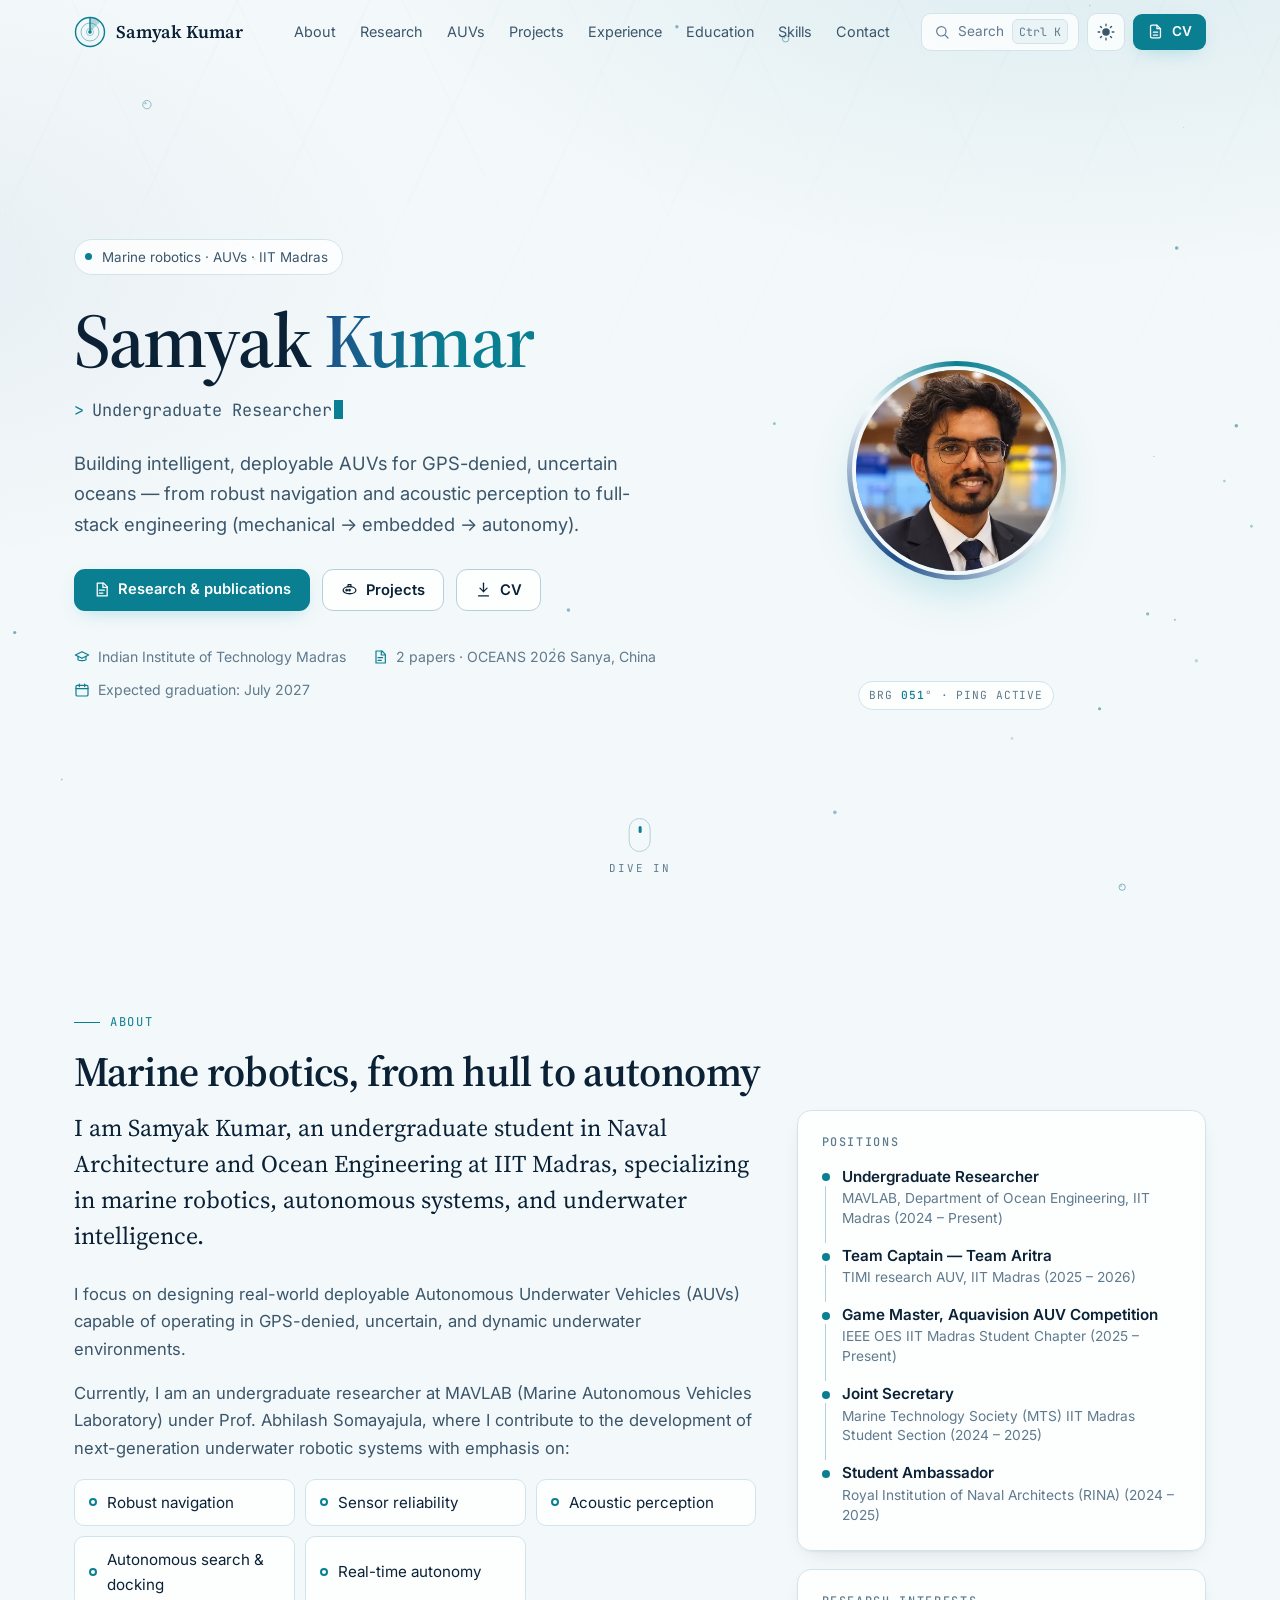
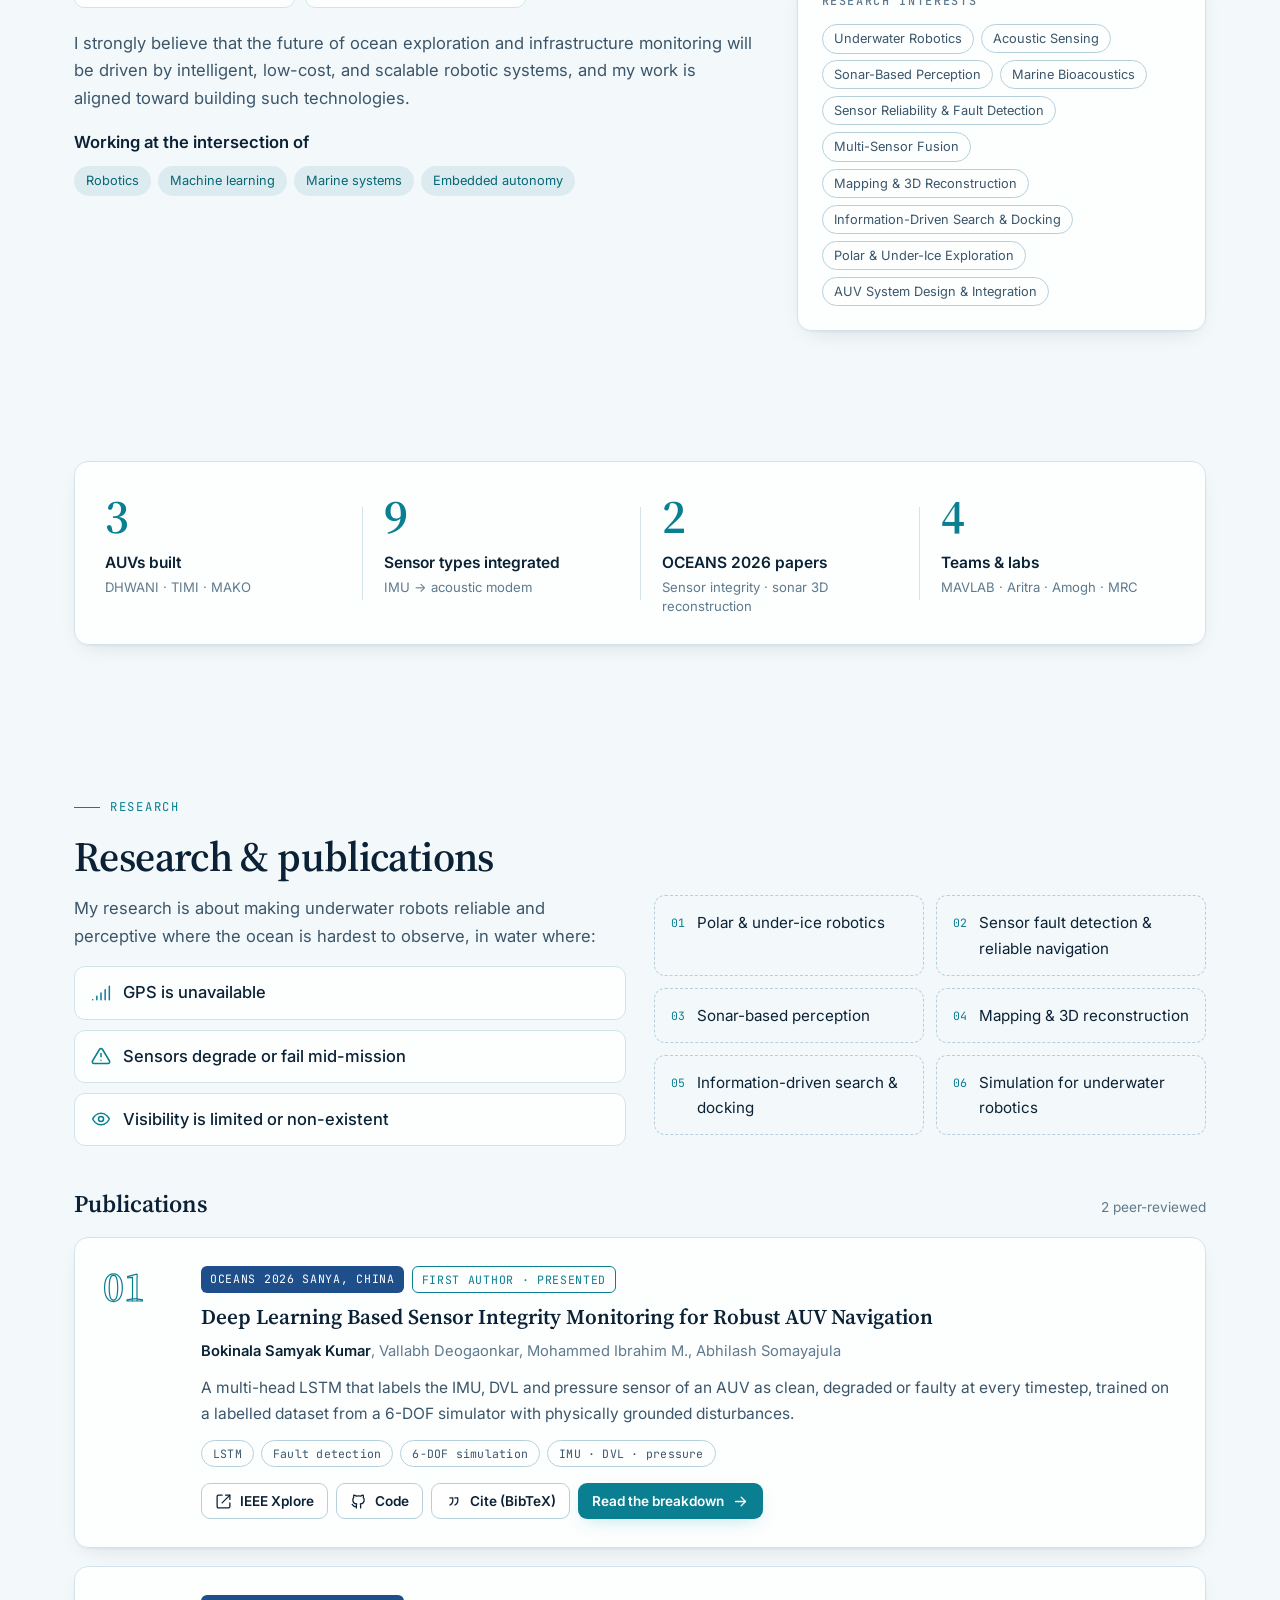
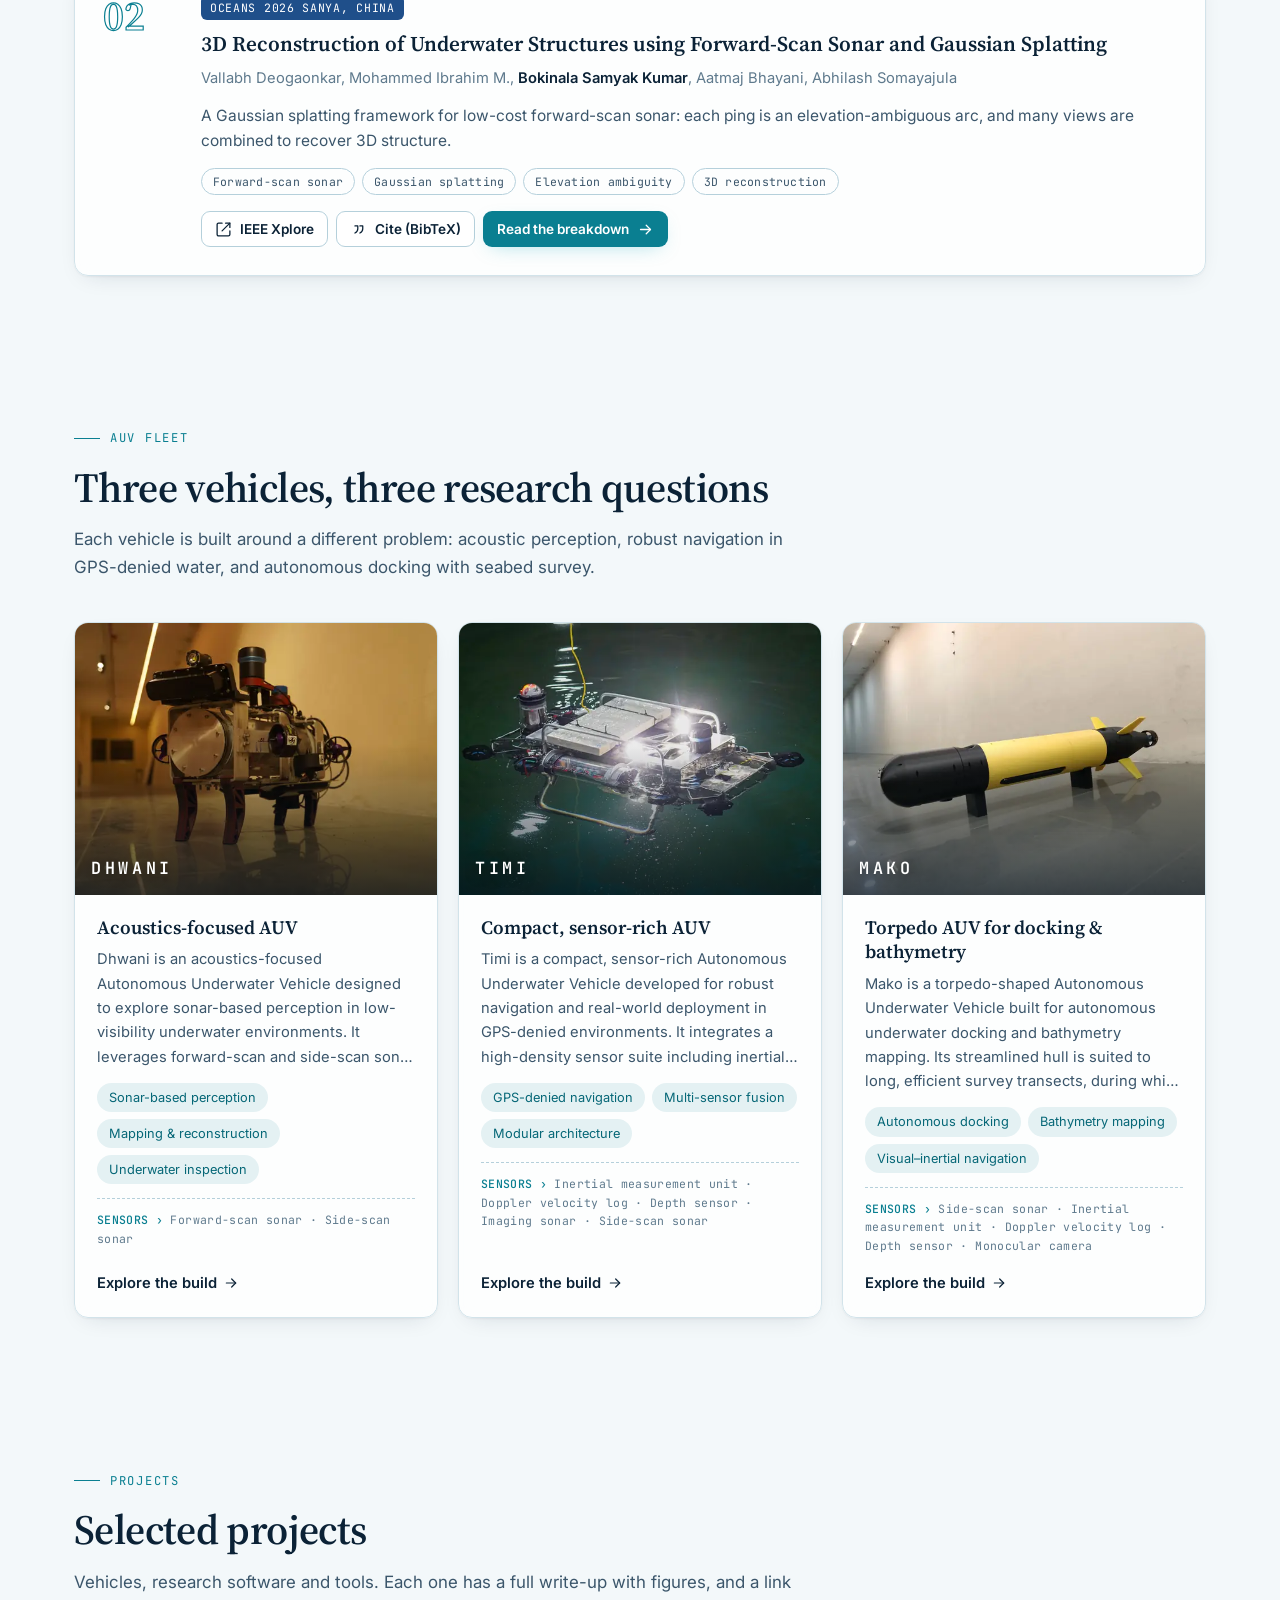
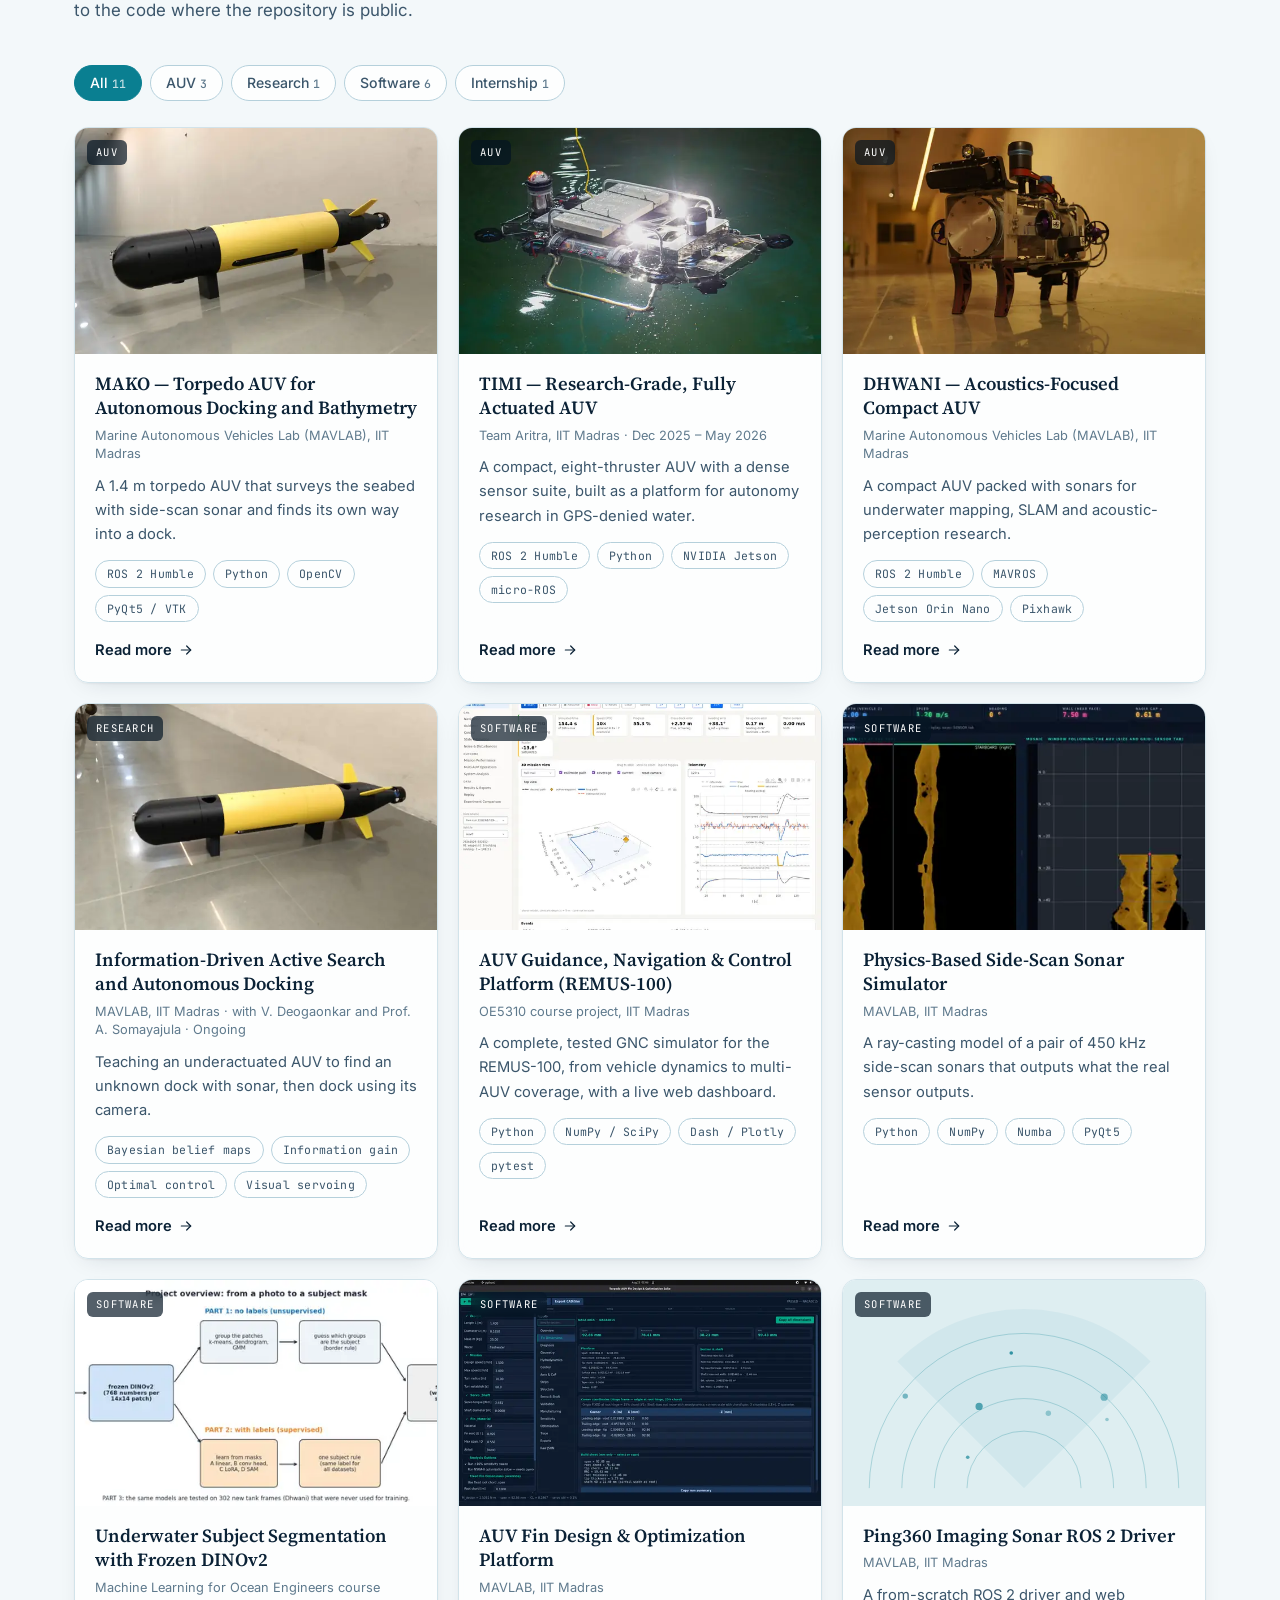
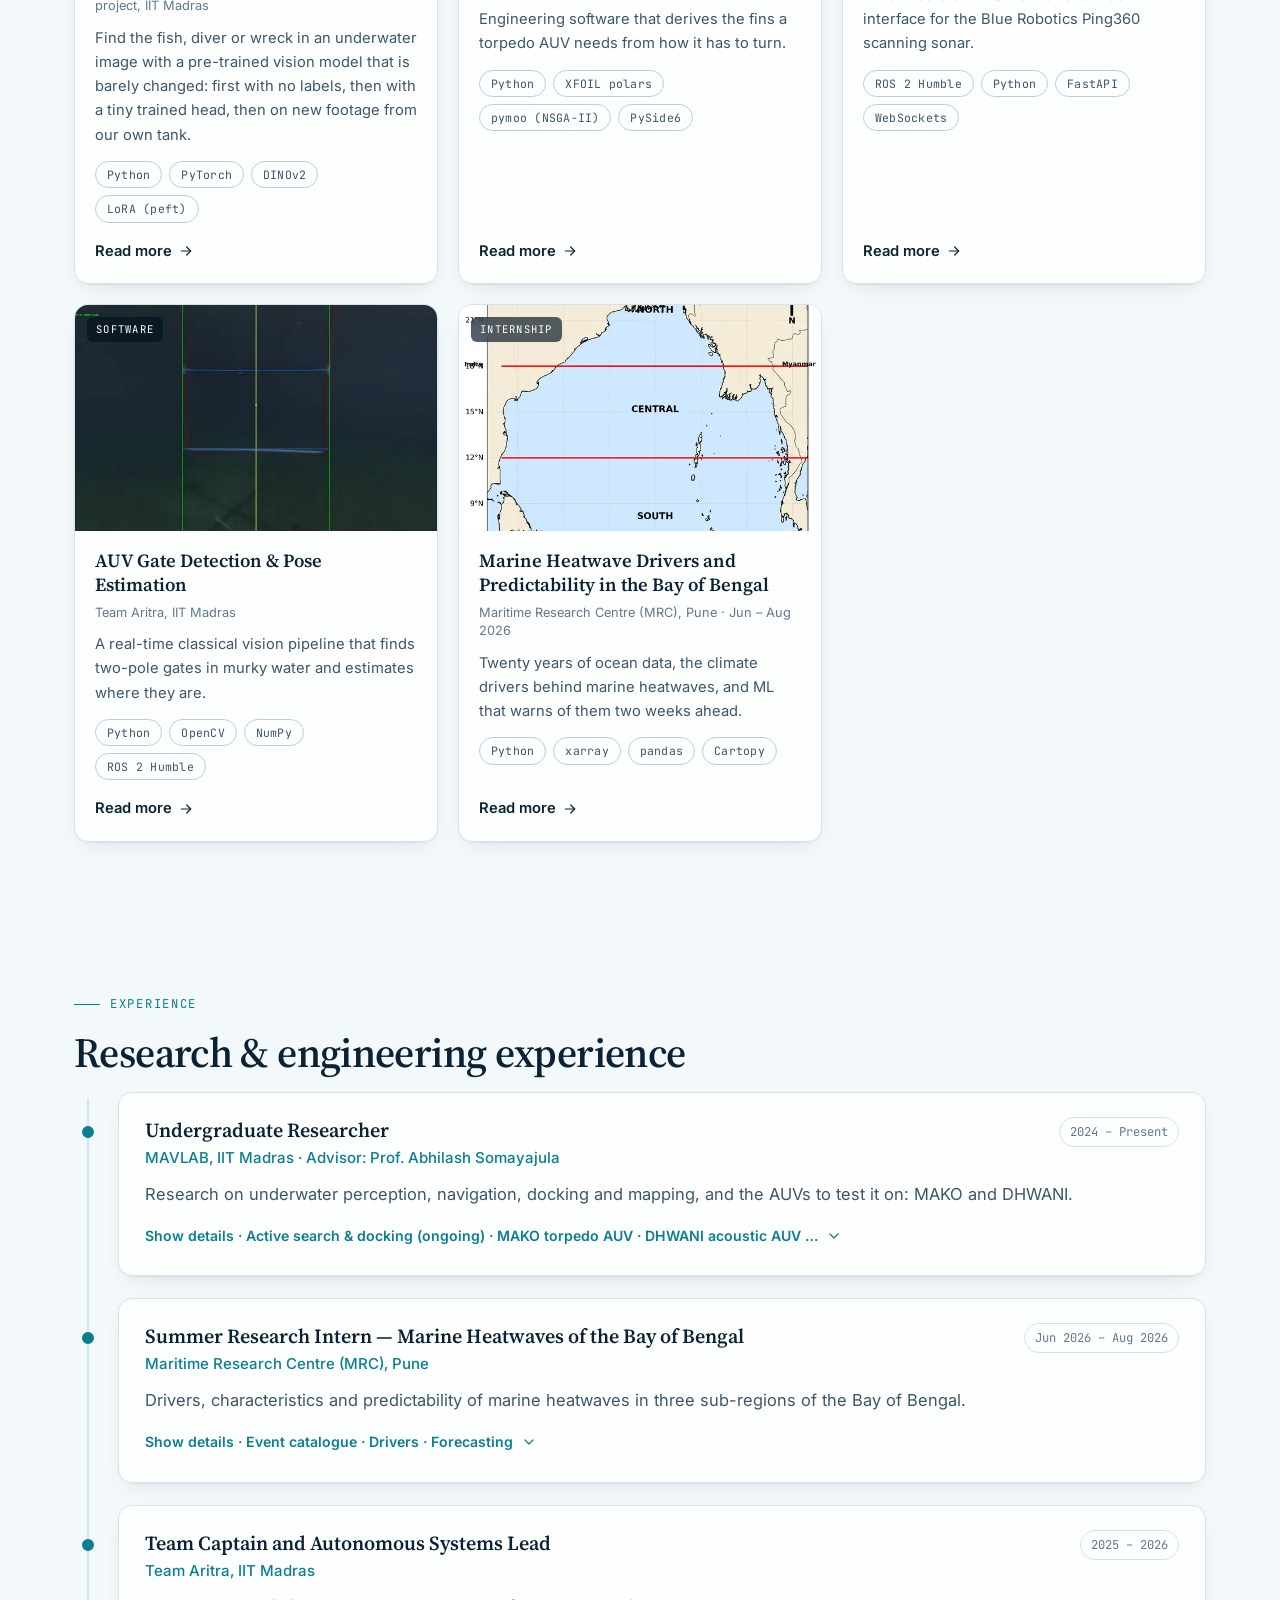
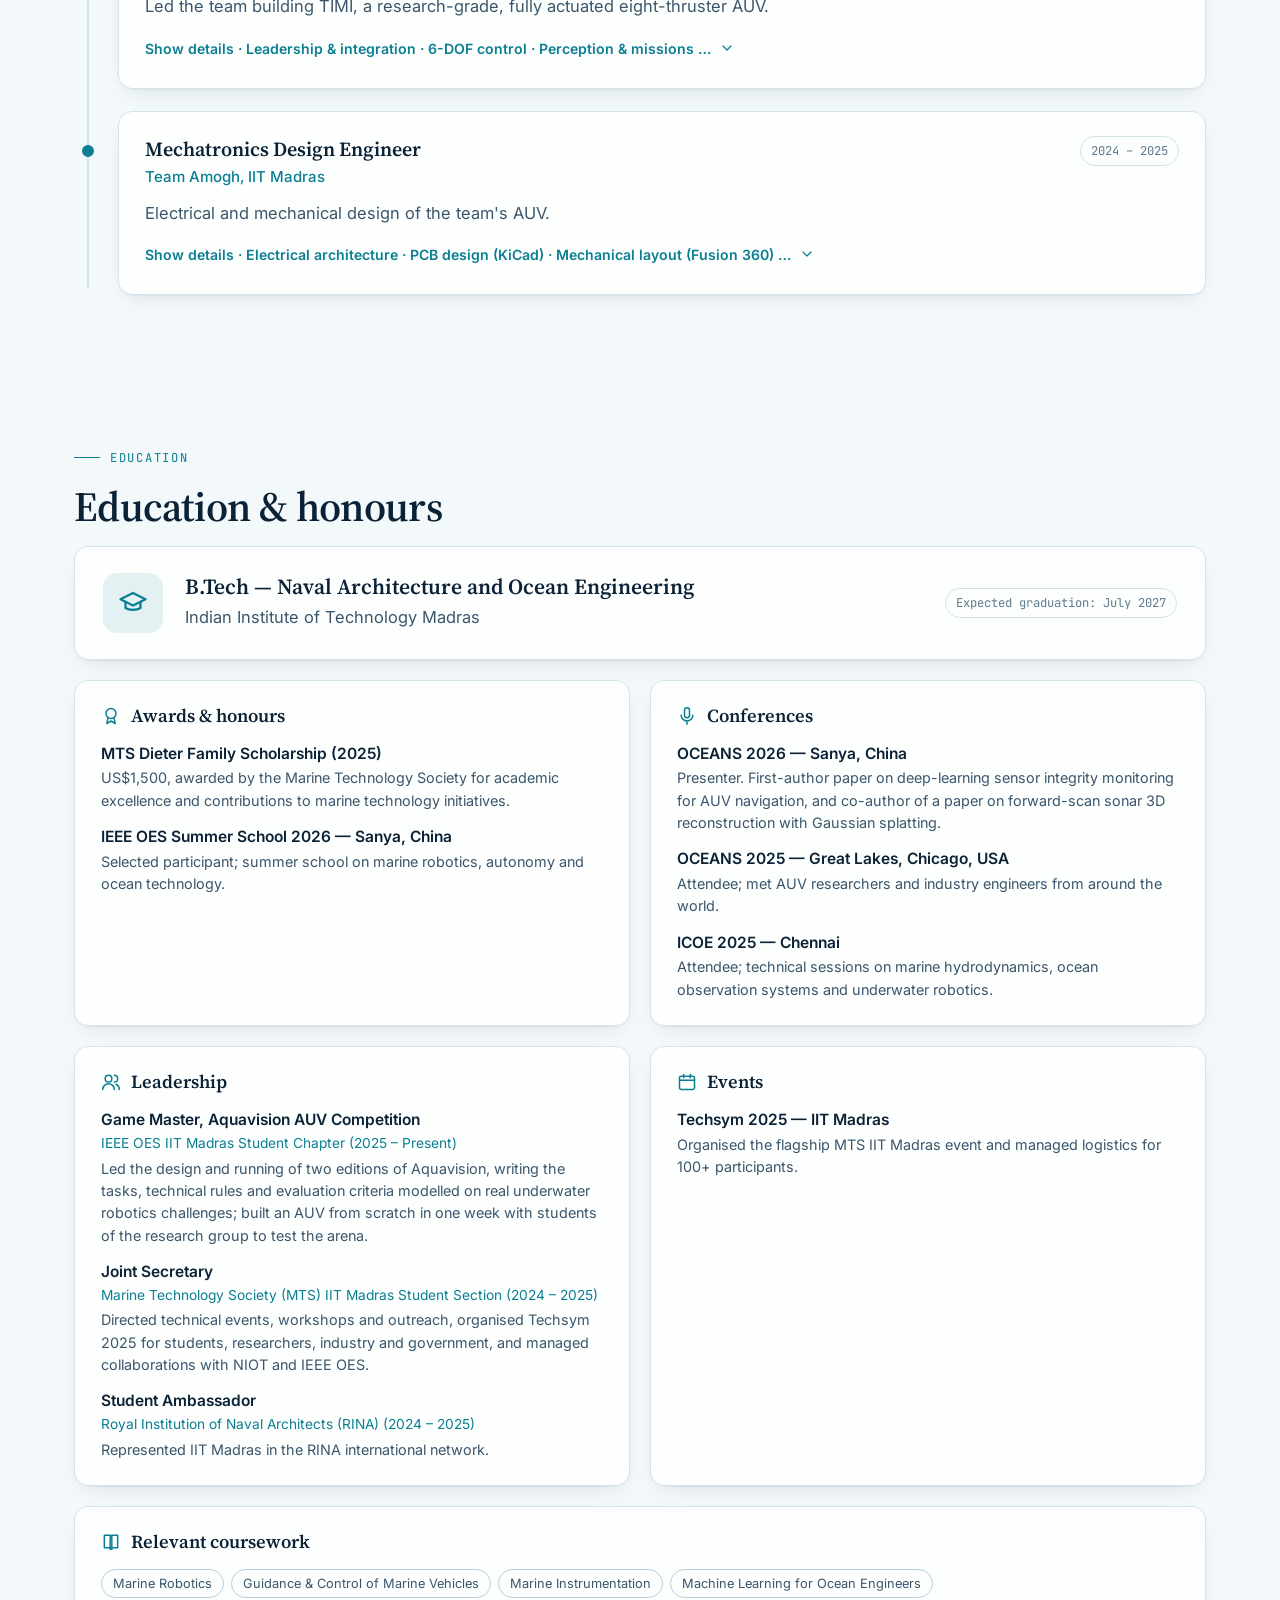
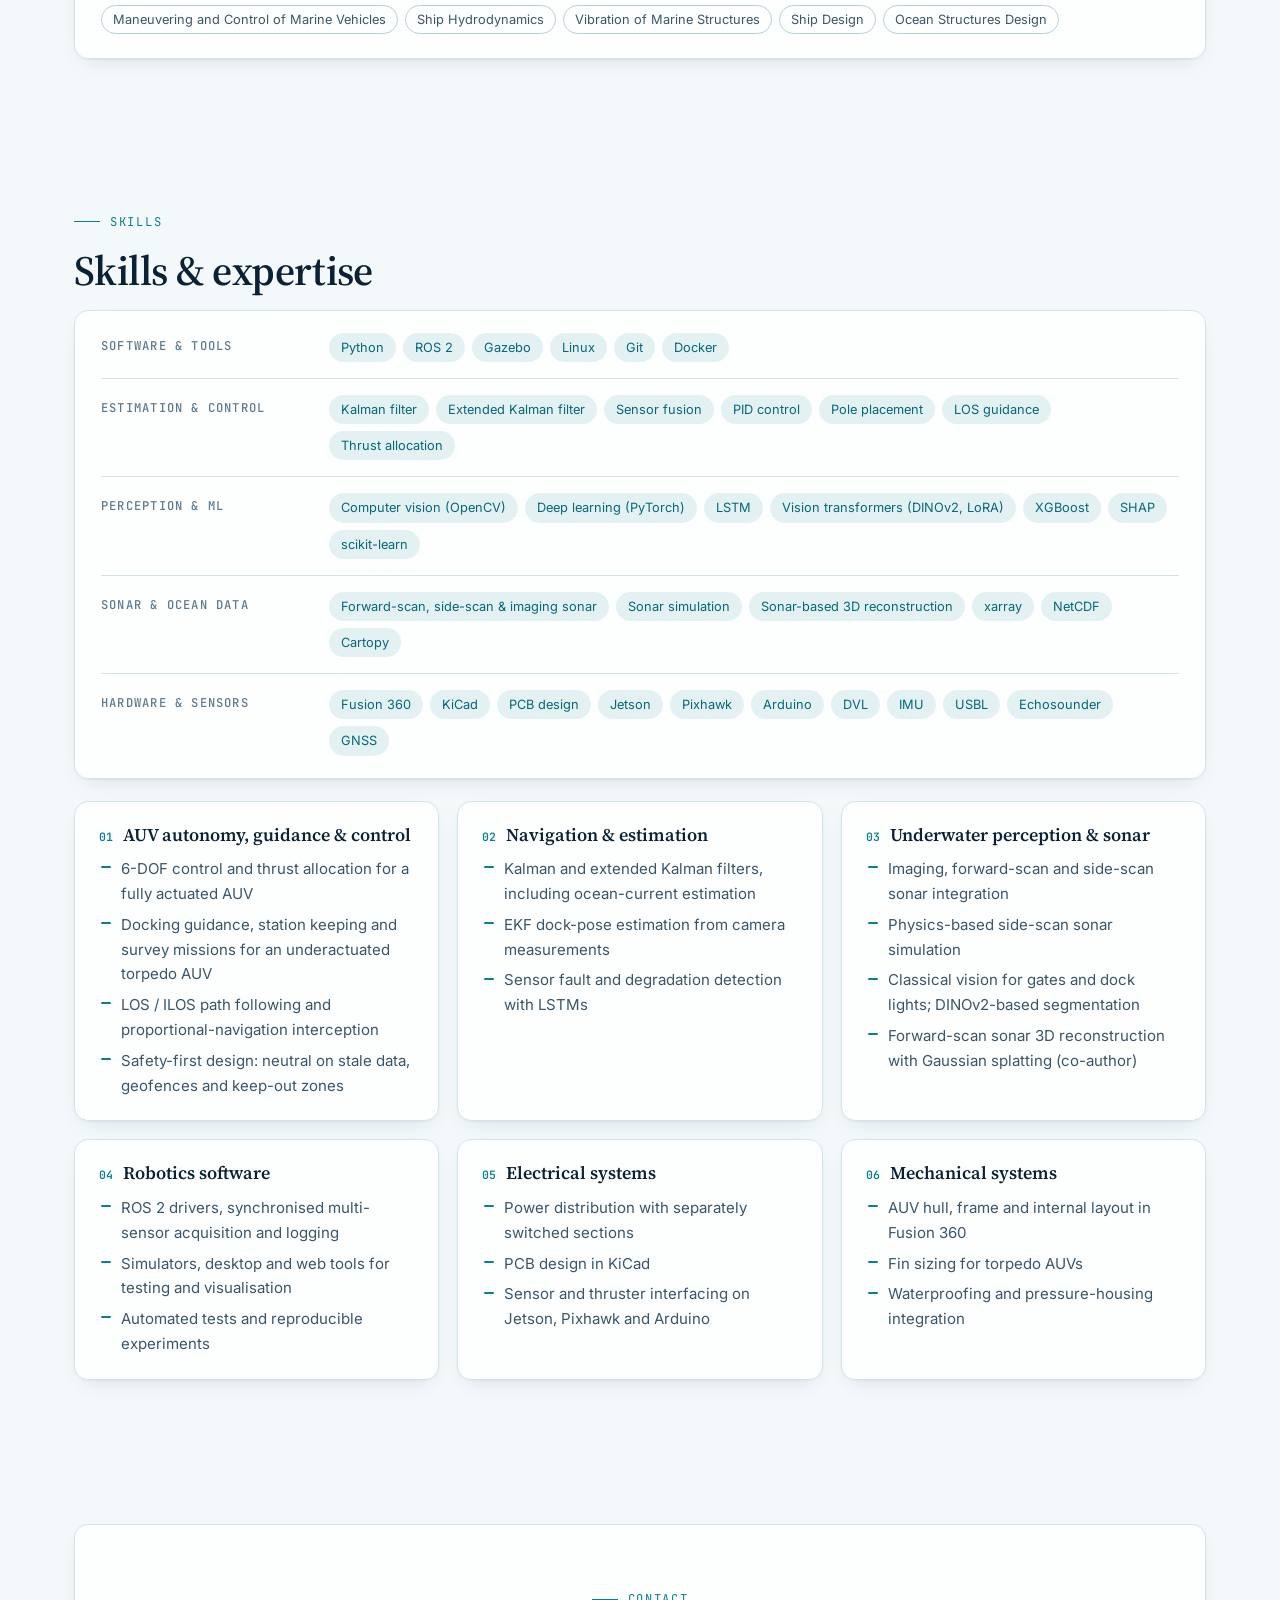
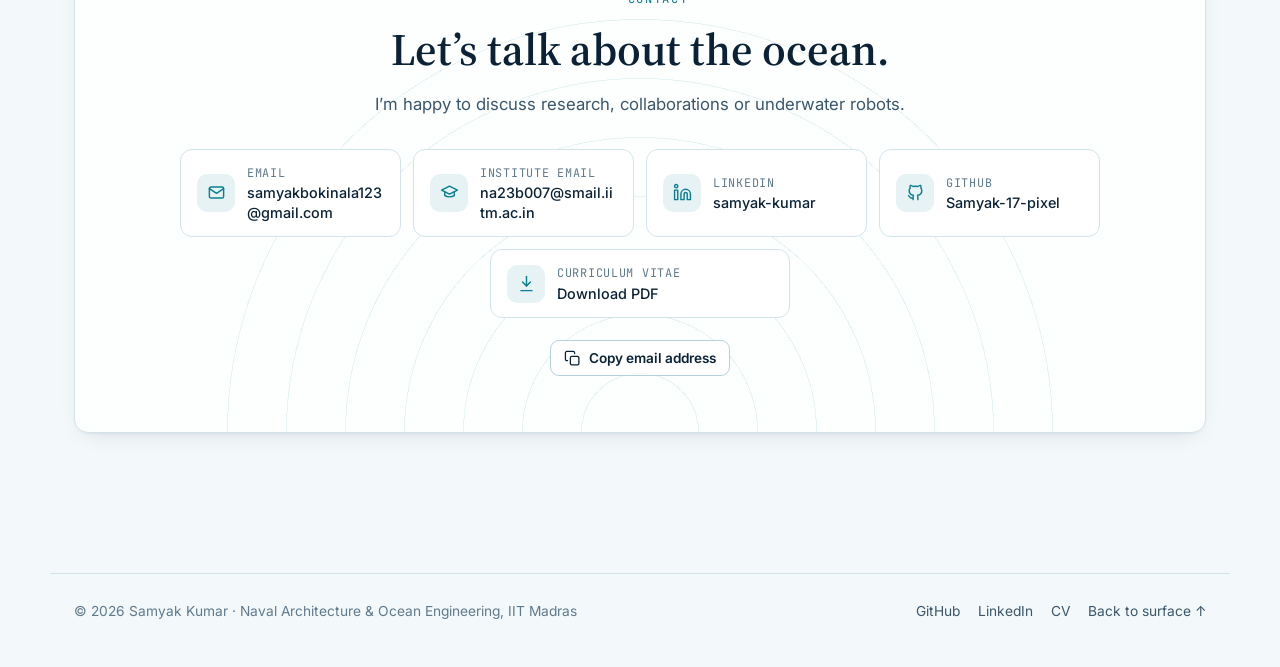
==== index.html @ 3d07dc27 "Move site to https://samyakkumarb.github.io/ (org user site)" ====
<!doctype html>
<html lang="en" data-theme="light">
<head>
  <meta charset="utf-8" />
  <meta name="viewport" content="width=device-width, initial-scale=1" />
  <title>Samyak Kumar — Marine Robotics &amp; AUV Research · IIT Madras</title>
  <meta name="description" content="Samyak Kumar — undergraduate researcher in marine robotics at IIT Madras. Autonomous underwater vehicles, sensor fusion, sonar perception, and OCEANS 2026 publications." />
  <meta name="author" content="Samyak Kumar" />
  <meta name="theme-color" content="#f3f8fa" />
  <link rel="canonical" href="https://samyakkumarb.github.io/" />

  <meta property="og:type" content="website" />
  <meta property="og:title" content="Samyak Kumar — Marine Robotics &amp; AUV Research" />
  <meta property="og:description" content="Autonomous underwater vehicles, sensor fusion and sonar perception at IIT Madras." />
  <meta property="og:url" content="https://samyakkumarb.github.io/" />
  <meta property="og:image" content="https://samyakkumarb.github.io/assets/img/og-card.png" />
  <meta name="twitter:card" content="summary_large_image" />

  <link rel="icon" href="favicon.svg" type="image/svg+xml" />
  <link rel="preconnect" href="https://fonts.googleapis.com" />
  <link rel="preconnect" href="https://fonts.gstatic.com" crossorigin />
  <link rel="stylesheet" href="https://fonts.googleapis.com/css2?family=Inter:wght@400;500;600;700&family=JetBrains+Mono:wght@400;500;600&family=Source+Serif+4:opsz,wght@8..60,500;8..60,600;8..60,700&display=swap" />
  <link rel="preload" as="image" href="assets/img/headshot.webp" />

  <!-- set the theme before first paint (light by default) -->
  <script>
    (function () {
      var t = "light";
      try { t = localStorage.getItem("theme") || "light"; } catch (e) {}
      document.documentElement.setAttribute("data-theme", t);
      document.documentElement.classList.add("js");
    })();
  </script>
  <link rel="stylesheet" href="assets/css/style.css" />
  <link rel="stylesheet" href="assets/css/print.css" media="print" />

  <script type="application/ld+json">
  {
    "@context": "https://schema.org",
    "@type": "Person",
    "name": "Samyak Kumar",
    "alternateName": "Bokinala Samyak Kumar",
    "url": "https://samyakkumarb.github.io/",
    "image": "https://samyakkumarb.github.io/assets/img/headshot.webp",
    "jobTitle": "Undergraduate Researcher, Marine Robotics",
    "affiliation": { "@type": "CollegeOrUniversity", "name": "Indian Institute of Technology Madras" },
    "sameAs": ["https://github.com/Samyak-17-pixel", "https://www.linkedin.com/in/samyak-kumar-1905saha"]
  }
  </script>

  <script defer src="assets/js/content.js"></script>
  <script defer src="assets/js/links.js"></script>
  <script defer src="assets/js/common.js"></script>
  <script defer src="assets/js/home.js"></script>
</head>
<body>
  <a class="skip-link" href="#main">Skip to content</a>

  <main id="main">
    <section class="hero" id="home" aria-label="Introduction">
      <div class="container hero-grid">
        <div class="hero-anim" id="hero-text">
          <h1>Samyak Kumar</h1>
        </div>
        <div class="hero-visual">
          <div class="sonar-wrap">
            <canvas id="sonar-canvas" aria-hidden="true"></canvas>
            <div class="portrait">
              <img src="assets/img/headshot.webp" alt="Portrait of Samyak Kumar" width="377" height="377" />
            </div>
            <div class="sonar-readout" aria-hidden="true">BRG <b id="sonar-bearing">000</b>° · PING ACTIVE</div>
          </div>
        </div>
      </div>
      <a class="scroll-cue" href="#about" aria-label="Scroll to About"><span></span>Dive in</a>
    </section>

    <section class="section" id="about" aria-label="About"><div class="container" id="about-body"></div></section>
    <section class="section" id="stats" aria-label="At a glance" style="padding-top:0"><div class="container" id="stats-body"></div></section>
    <section class="section" id="research" aria-label="Research and publications"><div class="container" id="research-body"></div></section>
    <section class="section" id="fleet" aria-label="AUV fleet"><div class="container" id="fleet-body"></div></section>
    <section class="section" id="projects" aria-label="Projects"><div class="container" id="projects-body"></div></section>
    <section class="section" id="experience" aria-label="Experience"><div class="container" id="experience-body"></div></section>
    <section class="section" id="education" aria-label="Education"><div class="container" id="education-body"></div></section>
    <section class="section" id="skills" aria-label="Skills"><div class="container" id="skills-body"></div></section>
    <section class="section" id="contact" aria-label="Contact"><div class="container" id="contact-body"></div></section>
  </main>

  <noscript>
    <div class="container" style="padding:40px 24px">
      <p>This site uses JavaScript to show its content. You can still
        <a href="Samyak_Kumar_CV.pdf">download the CV (PDF)</a>, or find Samyak on
        <a href="https://github.com/Samyak-17-pixel">GitHub</a> and
        <a href="https://www.linkedin.com/in/samyak-kumar-1905saha">LinkedIn</a>.</p>
    </div>
  </noscript>
</body>
</html>
---- assets/css/style.css ----
/* =====================================================================
   Samyak Kumar — portfolio. Plain CSS, two ocean themes (light default).
   ===================================================================== */

/* ---------- Tokens ---------- */
:root {
  --font-serif: "Source Serif 4", Georgia, "Times New Roman", serif;
  --font-sans: "Inter", system-ui, -apple-system, "Segoe UI", Roboto, sans-serif;
  --font-mono: "JetBrains Mono", ui-monospace, SFMono-Regular, Menlo, monospace;

  /* Light ocean — sunlit shallows */
  --bg: #f3f8fa;
  --bg-deep: #dcebf1;
  --surface: rgba(255, 255, 255, 0.78);
  --surface-solid: #ffffff;
  --surface-2: #eaf4f7;
  --border: #d2e3ea;
  --border-strong: #b5d0db;
  --text: #0b2236;
  --text-2: #3b566b;
  --text-3: #5f7a8d;
  --accent: #0a7f91;
  --accent-strong: #066777;
  --accent-soft: rgba(10, 127, 145, 0.1);
  --accent-2: #1f4f8a;
  --glow: rgba(10, 160, 180, 0.35);
  --particle: 10, 110, 130;
  --sonar: 10, 127, 145;
  --shadow: 0 1px 2px rgba(11, 34, 54, 0.05), 0 8px 24px -12px rgba(11, 34, 54, 0.18);
  --shadow-lg: 0 2px 4px rgba(11, 34, 54, 0.05), 0 24px 48px -20px rgba(11, 34, 54, 0.28);
  --header-bg: rgba(243, 248, 250, 0.82);

  --radius: 14px;
  --radius-sm: 9px;
  --maxw: 1180px;
  --header-h: 64px;
  --ease: cubic-bezier(0.22, 1, 0.36, 1);
  color-scheme: light;
}

:root[data-theme="dark"] {
  /* Dark ocean — twilight zone, never pure black */
  --bg: #071b2c;
  --bg-deep: #03101d;
  --surface: rgba(13, 42, 64, 0.62);
  --surface-solid: #0d2a40;
  --surface-2: #0f3049;
  --border: rgba(126, 196, 222, 0.16);
  --border-strong: rgba(126, 196, 222, 0.3);
  --text: #e4f1f6;
  --text-2: #a9c3d2;
  --text-3: #7f9eb1;
  --accent: #4fd3e3;
  --accent-strong: #84e4ef;
  --accent-soft: rgba(79, 211, 227, 0.12);
  --accent-2: #8fb8ff;
  --glow: rgba(79, 211, 227, 0.35);
  --particle: 190, 235, 245;
  --sonar: 79, 211, 227;
  --shadow: 0 1px 2px rgba(0, 0, 0, 0.3), 0 10px 28px -14px rgba(0, 0, 0, 0.6);
  --shadow-lg: 0 2px 4px rgba(0, 0, 0, 0.3), 0 28px 56px -24px rgba(0, 0, 0, 0.75);
  --header-bg: rgba(7, 27, 44, 0.8);
  color-scheme: dark;
}

/* ---------- Base ---------- */
*,
*::before,
*::after { box-sizing: border-box; }

html {
  scroll-behavior: smooth;
  scroll-padding-top: calc(var(--header-h) + 16px);
  -webkit-text-size-adjust: 100%;
}

body {
  margin: 0;
  font-family: var(--font-sans);
  font-size: 16.5px;
  line-height: 1.65;
  color: var(--text);
  background: var(--bg);
  -webkit-font-smoothing: antialiased;
  text-rendering: optimizeLegibility;
  overflow-x: hidden;
  transition: background-color 0.5s var(--ease), color 0.3s var(--ease);
}

img { max-width: 100%; display: block; }
a { color: var(--accent); text-decoration: none; }
a:hover { color: var(--accent-strong); }
p { margin: 0 0 1em; }
h1, h2, h3, h4 { margin: 0; line-height: 1.2; font-weight: 600; }
ul { margin: 0; padding: 0; }
button { font: inherit; color: inherit; }
::selection { background: var(--accent); color: #fff; }

:focus-visible {
  outline: 2px solid var(--accent);
  outline-offset: 3px;
  border-radius: 6px;
}

.skip-link {
  position: absolute;
  left: 12px;
  top: -60px;
  z-index: 200;
  padding: 10px 14px;
  border-radius: 8px;
  background: var(--accent);
  color: #fff;
  font-weight: 600;
}
.skip-link:focus { top: 12px; color: #fff; }

.sr-only {
  position: absolute; width: 1px; height: 1px; padding: 0; margin: -1px;
  overflow: hidden; clip: rect(0, 0, 0, 0); white-space: nowrap; border: 0;
}

.container {
  width: 100%;
  max-width: var(--maxw);
  margin: 0 auto;
  padding: 0 24px;
}

/* ---------- Ocean backdrop (fixed) ---------- */
.ocean {
  position: fixed;
  inset: 0;
  z-index: -1;
  pointer-events: none;
  background:
    radial-gradient(1200px 600px at 85% -10%, var(--accent-soft), transparent 60%),
    radial-gradient(900px 500px at -10% 30%, rgba(31, 79, 138, 0.06), transparent 60%),
    linear-gradient(180deg, var(--bg) 0%, var(--bg) 100%);
}
.ocean::after {
  /* the "deeper" layer: JS sets --depth 0 → 1 as you scroll */
  content: "";
  position: absolute;
  inset: 0;
  background: linear-gradient(180deg, transparent 0%, var(--bg-deep) 100%);
  opacity: calc(var(--depth, 0) * 0.95);
  transition: opacity 0.2s linear;
}
.caustics {
  position: absolute;
  inset: -20% -10% auto;
  height: 70vh;
  opacity: calc(0.5 - var(--depth, 0) * 0.5);
  background:
    repeating-linear-gradient(115deg, transparent 0 46px, rgba(var(--sonar), 0.035) 46px 49px, transparent 49px 120px),
    repeating-linear-gradient(65deg, transparent 0 70px, rgba(var(--sonar), 0.03) 70px 72px, transparent 72px 150px);
  mask-image: linear-gradient(180deg, #000 0%, transparent 100%);
  -webkit-mask-image: linear-gradient(180deg, #000 0%, transparent 100%);
  animation: caustics 18s linear infinite alternate;
}
@keyframes caustics {
  from { transform: translateX(-2%) skewX(-2deg); }
  to { transform: translateX(2%) skewX(2deg); }
}
#ocean-canvas { position: absolute; inset: 0; width: 100%; height: 100%; }

/* ---------- Header ---------- */
.progress {
  position: fixed;
  top: 0;
  left: 0;
  height: 2px;
  width: 100%;
  z-index: 120;
  transform-origin: 0 50%;
  transform: scaleX(var(--progress, 0));
  background: linear-gradient(90deg, var(--accent-2), var(--accent));
}

.site-header {
  position: fixed;
  top: 0;
  left: 0;
  right: 0;
  z-index: 100;
  height: var(--header-h);
  transition: background-color 0.3s, box-shadow 0.3s, border-color 0.3s;
  border-bottom: 1px solid transparent;
}
.site-header.scrolled {
  background: var(--header-bg);
  backdrop-filter: saturate(160%) blur(14px);
  -webkit-backdrop-filter: saturate(160%) blur(14px);
  border-bottom-color: var(--border);
}
.header-inner {
  height: 100%;
  display: flex;
  align-items: center;
  gap: 20px;
}
.brand {
  display: flex;
  align-items: center;
  gap: 10px;
  color: var(--text);
  font-weight: 600;
  letter-spacing: -0.01em;
  white-space: nowrap;
}
.brand:hover { color: var(--text); }
.brand-mark {
  width: 32px;
  height: 32px;
  flex: none;
}
.brand-mark .sweep { transform-origin: 16px 16px; animation: spin 4s linear infinite; }
.brand-name { font-family: var(--font-serif); font-size: 1.12rem; }

.nav {
  margin-left: auto;
  display: flex;
  gap: 2px;
}
.nav a {
  position: relative;
  padding: 8px 11px;
  font-size: 0.9rem;
  color: var(--text-2);
  border-radius: 8px;
  transition: color 0.2s;
}
.nav a::after {
  content: "";
  position: absolute;
  left: 11px;
  right: 11px;
  bottom: 3px;
  height: 2px;
  border-radius: 2px;
  background: var(--accent);
  transform: scaleX(0);
  transition: transform 0.35s var(--ease);
}
.nav a:hover { color: var(--text); }
.nav a.active { color: var(--text); }
.nav a.active::after { transform: scaleX(1); }

.header-actions { display: flex; align-items: center; gap: 8px; }

.icon-btn {
  width: 38px;
  height: 38px;
  display: inline-grid;
  place-items: center;
  border-radius: 10px;
  border: 1px solid var(--border);
  background: var(--surface);
  color: var(--text-2);
  cursor: pointer;
  transition: color 0.2s, border-color 0.2s, transform 0.2s;
}
.icon-btn:hover { color: var(--accent); border-color: var(--border-strong); }
.icon-btn svg { width: 18px; height: 18px; }

.search-btn {
  display: inline-flex;
  align-items: center;
  gap: 8px;
  height: 38px;
  padding: 0 10px 0 12px;
  border-radius: 10px;
  border: 1px solid var(--border);
  background: var(--surface);
  color: var(--text-3);
  font-size: 0.85rem;
  cursor: pointer;
  transition: border-color 0.2s, color 0.2s;
}
.search-btn:hover { border-color: var(--border-strong); color: var(--text-2); }
.search-btn svg { width: 16px; height: 16px; }
kbd {
  font-family: var(--font-mono);
  font-size: 0.72rem;
  padding: 2px 6px;
  border-radius: 6px;
  border: 1px solid var(--border);
  background: var(--surface-2);
  color: var(--text-3);
}

/* theme toggle: sun ↔ moon morph */
.theme-toggle svg { overflow: visible; }
.theme-toggle .sun-rays { transform-origin: 12px 12px; transition: transform 0.6s var(--ease), opacity 0.3s; }
.theme-toggle .moon-cut { transition: transform 0.6s var(--ease); }
.theme-toggle .core { transition: r 0.5s var(--ease); }
:root[data-theme="dark"] .theme-toggle .sun-rays { transform: rotate(90deg) scale(0); opacity: 0; }
:root[data-theme="dark"] .theme-toggle .moon-cut { transform: translate(-7px, 7px); }
:root[data-theme="dark"] .theme-toggle .core { r: 8; }

.btn {
  display: inline-flex;
  align-items: center;
  justify-content: center;
  gap: 8px;
  height: 42px;
  padding: 0 18px;
  border-radius: 11px;
  font-weight: 600;
  font-size: 0.92rem;
  border: 1px solid transparent;
  cursor: pointer;
  white-space: nowrap;
  transition: transform 0.25s var(--ease), box-shadow 0.25s, background-color 0.2s, border-color 0.2s, color 0.2s;
}
.btn svg { width: 17px; height: 17px; flex: none; }
.btn-primary {
  background: var(--accent);
  color: #fff;
  box-shadow: 0 6px 20px -8px var(--glow);
}
:root[data-theme="dark"] .btn-primary { color: #04202b; }
.btn-primary:hover { color: #fff; transform: translateY(-2px); box-shadow: 0 10px 26px -8px var(--glow); background: var(--accent-strong); }
:root[data-theme="dark"] .btn-primary:hover { color: #04202b; }
.btn-ghost {
  background: var(--surface);
  border-color: var(--border-strong);
  color: var(--text);
}
.btn-ghost:hover { color: var(--accent); border-color: var(--accent); transform: translateY(-2px); }
.btn-sm { height: 36px; padding: 0 13px; font-size: 0.85rem; border-radius: 9px; }

.menu-btn { display: none; }

/* mobile drawer */
.drawer {
  position: fixed;
  inset: var(--header-h) 0 auto 0;
  z-index: 99;
  padding: 12px 20px 22px;
  background: var(--header-bg);
  backdrop-filter: blur(16px);
  -webkit-backdrop-filter: blur(16px);
  border-bottom: 1px solid var(--border);
  transform: translateY(-12px);
  opacity: 0;
  visibility: hidden;
  transition: transform 0.35s var(--ease), opacity 0.25s, visibility 0.35s;
}
.drawer.open { transform: none; opacity: 1; visibility: visible; }
.drawer a {
  display: block;
  padding: 12px 4px;
  color: var(--text);
  font-size: 1.05rem;
  border-bottom: 1px solid var(--border);
}
.drawer a:last-child { border-bottom: 0; }

@media (max-width: 1120px) {
  .nav { display: none; }
  .menu-btn { display: inline-grid; }
  .header-actions { margin-left: auto; }
}
@media (max-width: 640px) {
  .search-btn .label, .search-btn kbd { display: none; }
  .search-btn { width: 38px; padding: 0; justify-content: center; }
  .header-cv { display: none; }
  .brand-name { font-size: 1.02rem; }
}

/* ---------- Sections ---------- */
main { display: block; }
.section { padding: 104px 0; position: relative; }
.section + .section { padding-top: 40px; }

.eyebrow {
  display: inline-flex;
  align-items: center;
  gap: 10px;
  font-family: var(--font-mono);
  font-size: 0.76rem;
  letter-spacing: 0.14em;
  text-transform: uppercase;
  color: var(--accent);
  margin-bottom: 14px;
}
.eyebrow::before {
  content: "";
  width: 26px;
  height: 1px;
  background: currentColor;
}
.section-title {
  font-family: var(--font-serif);
  font-size: clamp(1.9rem, 3.4vw, 2.6rem);
  font-weight: 600;
  letter-spacing: -0.015em;
  margin-bottom: 14px;
}
.section-lead {
  max-width: 720px;
  color: var(--text-2);
  font-size: 1.06rem;
  margin-bottom: 40px;
}

.card {
  position: relative;
  background: var(--surface);
  border: 1px solid var(--border);
  border-radius: var(--radius);
  box-shadow: var(--shadow);
  backdrop-filter: blur(8px);
  -webkit-backdrop-filter: blur(8px);
}

.chips { display: flex; flex-wrap: wrap; gap: 7px; list-style: none; }
.chip {
  display: inline-flex;
  align-items: center;
  padding: 4px 11px;
  border-radius: 999px;
  font-size: 0.8rem;
  line-height: 1.5;
  background: var(--accent-soft);
  color: var(--accent-strong);
  border: 1px solid transparent;
  white-space: nowrap;
}
:root[data-theme="dark"] .chip { color: var(--accent); }
.chip-outline {
  background: transparent;
  border-color: var(--border-strong);
  color: var(--text-2);
}
:root[data-theme="dark"] .chip-outline { color: var(--text-2); }
.chip-mono { font-family: var(--font-mono); font-size: 0.72rem; letter-spacing: 0.02em; }

.badge {
  display: inline-flex;
  align-items: center;
  gap: 6px;
  font-family: var(--font-mono);
  font-size: 0.7rem;
  letter-spacing: 0.08em;
  text-transform: uppercase;
  color: var(--text-3);
}
.dot {
  width: 7px;
  height: 7px;
  border-radius: 50%;
  background: var(--accent);
  box-shadow: 0 0 0 0 var(--glow);
  animation: ping 2.4s infinite;
}
@keyframes ping {
  0% { box-shadow: 0 0 0 0 var(--glow); }
  70% { box-shadow: 0 0 0 9px transparent; }
  100% { box-shadow: 0 0 0 0 transparent; }
}

/* ---------- Hero ---------- */
.hero {
  min-height: 100vh;
  min-height: 100svh;
  display: flex;
  align-items: center;
  padding: calc(var(--header-h) + 40px) 0 64px;
}
.hero-grid {
  display: grid;
  grid-template-columns: 1.08fr 0.92fr;
  gap: 48px;
  align-items: center;
}
.hero-badge {
  display: inline-flex;
  align-items: center;
  gap: 10px;
  padding: 6px 14px 6px 10px;
  border-radius: 999px;
  border: 1px solid var(--border);
  background: var(--surface);
  font-size: 0.84rem;
  color: var(--text-2);
  margin-bottom: 26px;
}
.hero h1 {
  font-family: var(--font-serif);
  font-size: clamp(2.8rem, 6.4vw, 4.8rem);
  font-weight: 600;
  letter-spacing: -0.025em;
  line-height: 1.02;
  margin-bottom: 18px;
}
.hero h1 .accent {
  background: linear-gradient(100deg, var(--accent-2), var(--accent) 60%);
  -webkit-background-clip: text;
  background-clip: text;
  color: transparent;
}
.typed {
  font-family: var(--font-mono);
  font-size: clamp(0.92rem, 1.6vw, 1.06rem);
  color: var(--text-2);
  min-height: 1.7em;
  margin-bottom: 22px;
}
.typed .prompt { color: var(--accent); margin-right: 8px; }
.typed .caret {
  display: inline-block;
  width: 9px;
  height: 1.1em;
  margin-left: 2px;
  vertical-align: -0.18em;
  background: var(--accent);
  animation: blink 1s steps(1) infinite;
}
@keyframes blink { 50% { opacity: 0; } }
.hero-lead {
  font-size: clamp(1.02rem, 1.5vw, 1.15rem);
  color: var(--text-2);
  max-width: 600px;
  margin-bottom: 30px;
}
.hero-ctas { display: flex; flex-wrap: wrap; gap: 12px; margin-bottom: 34px; }
.hero-facts {
  display: flex;
  flex-wrap: wrap;
  gap: 10px 26px;
  list-style: none;
  font-size: 0.88rem;
  color: var(--text-3);
}
.hero-facts li { display: flex; align-items: center; gap: 8px; }
.hero-facts svg { width: 16px; height: 16px; color: var(--accent); flex: none; }

.sonar-wrap {
  position: relative;
  width: 100%;
  max-width: 500px;
  aspect-ratio: 1;
  margin-left: auto;
}
#sonar-canvas { position: absolute; inset: 0; width: 100%; height: 100%; }
.portrait {
  position: absolute;
  left: 28%;
  top: 28%;
  width: 44%;
  height: 44%;
  border-radius: 50%;
  padding: 5px;
  box-shadow: 0 20px 50px -18px var(--glow);
}
.portrait::before {
  content: "";
  position: absolute;
  inset: 0;
  border-radius: 50%;
  background: conic-gradient(from 0deg, var(--accent), transparent 35%, var(--accent-2) 60%, transparent 85%, var(--accent));
  animation: spin 9s linear infinite;
}
.portrait img {
  position: relative;
  width: 100%;
  height: 100%;
  border-radius: 50%;
  object-fit: cover;
  border: 4px solid var(--bg);
}
@keyframes spin { to { transform: rotate(360deg); } }
.portrait-wrap { position: absolute; inset: 0; }
.sonar-readout {
  position: absolute;
  left: 50%;
  bottom: 2%;
  transform: translateX(-50%);
  font-family: var(--font-mono);
  font-size: 0.7rem;
  letter-spacing: 0.08em;
  color: var(--text-3);
  white-space: nowrap;
  padding: 4px 10px;
  border-radius: 999px;
  background: var(--surface);
  border: 1px solid var(--border);
}
.sonar-readout b { color: var(--accent); font-weight: 500; }

.scroll-cue {
  position: absolute;
  left: 50%;
  bottom: 22px;
  transform: translateX(-50%);
  display: flex;
  flex-direction: column;
  align-items: center;
  gap: 8px;
  font-family: var(--font-mono);
  font-size: 0.68rem;
  letter-spacing: 0.18em;
  color: var(--text-3);
  text-transform: uppercase;
}
.scroll-cue span {
  width: 22px;
  height: 34px;
  border: 1.5px solid var(--border-strong);
  border-radius: 12px;
  position: relative;
}
.scroll-cue span::after {
  content: "";
  position: absolute;
  left: 50%;
  top: 7px;
  width: 3px;
  height: 7px;
  margin-left: -1.5px;
  border-radius: 2px;
  background: var(--accent);
  animation: wheel 1.8s var(--ease) infinite;
}
@keyframes wheel {
  0% { transform: translateY(0); opacity: 1; }
  80% { transform: translateY(12px); opacity: 0; }
  100% { opacity: 0; }
}

@media (max-width: 900px) {
  .hero-grid { grid-template-columns: 1fr; gap: 28px; }
  .hero-visual { order: -1; }
  .sonar-wrap { max-width: 300px; margin: 0 auto; }
  .scroll-cue { display: none; }
}

/* ---------- About ---------- */
.about-grid {
  display: grid;
  grid-template-columns: 1.25fr 0.75fr;
  gap: 40px;
  align-items: start;
}
.prose { color: var(--text-2); font-size: 1.04rem; }
.prose strong { color: var(--text); font-weight: 600; }
.prose .lede {
  font-family: var(--font-serif);
  font-size: clamp(1.25rem, 2vw, 1.5rem);
  line-height: 1.5;
  color: var(--text);
  margin-bottom: 1.1em;
}
.emphasis-list {
  list-style: none;
  display: grid;
  grid-template-columns: repeat(auto-fill, minmax(200px, 1fr));
  gap: 10px;
  margin: 6px 0 22px;
}
.emphasis-list li {
  display: flex;
  align-items: center;
  gap: 10px;
  padding: 10px 14px;
  border-radius: 10px;
  border: 1px solid var(--border);
  background: var(--surface);
  color: var(--text);
  font-size: 0.95rem;
}
.emphasis-list li::before {
  content: "";
  width: 8px;
  height: 8px;
  border-radius: 50%;
  border: 2px solid var(--accent);
  flex: none;
}
.side-card { padding: 24px; }
.side-card + .side-card { margin-top: 18px; }
.side-card h3 {
  font-family: var(--font-mono);
  font-size: 0.74rem;
  letter-spacing: 0.14em;
  text-transform: uppercase;
  color: var(--text-3);
  font-weight: 500;
  margin-bottom: 16px;
}
.positions { list-style: none; }
.positions li {
  position: relative;
  padding: 0 0 16px 20px;
}
.positions li:last-child { padding-bottom: 0; }
.positions li::before {
  content: "";
  position: absolute;
  left: 0;
  top: 8px;
  width: 8px;
  height: 8px;
  border-radius: 50%;
  background: var(--accent);
}
.positions li::after {
  content: "";
  position: absolute;
  left: 3.5px;
  top: 20px;
  bottom: 2px;
  width: 1px;
  background: var(--border-strong);
}
.positions li:last-child::after { display: none; }
.positions .pos-role { font-weight: 600; color: var(--text); font-size: 0.95rem; line-height: 1.4; }
.positions .pos-org { font-size: 0.86rem; color: var(--text-3); line-height: 1.45; margin-top: 2px; }

.vision-grid {
  display: grid;
  grid-template-columns: 1fr 1fr;
  gap: 18px;
  margin-top: 26px;
}
.vision-card { padding: 22px 24px; }
.vision-card h3 { font-family: var(--font-serif); font-size: 1.2rem; margin-bottom: 8px; }
.vision-card p { color: var(--text-2); font-size: 0.95rem; margin-bottom: 10px; }
.ticks { list-style: none; display: grid; gap: 6px; font-size: 0.94rem; color: var(--text-2); }
.ticks li { position: relative; padding-left: 22px; }
.ticks li::before {
  content: "";
  position: absolute;
  left: 2px;
  top: 0.62em;
  width: 10px;
  height: 2px;
  border-radius: 2px;
  background: var(--accent);
}

@media (max-width: 900px) {
  .about-grid, .vision-grid { grid-template-columns: 1fr; }
}

/* ---------- Stats ---------- */
.stats {
  display: grid;
  grid-template-columns: repeat(4, 1fr);
  gap: 0;
  padding: 8px;
  border-radius: var(--radius);
  overflow: hidden;
}
.stat {
  padding: 22px 22px 20px;
  position: relative;
}
.stat + .stat::before {
  content: "";
  position: absolute;
  left: 0;
  top: 22%;
  bottom: 22%;
  width: 1px;
  background: var(--border);
}
.stat-value {
  font-family: var(--font-serif);
  font-size: clamp(2.2rem, 4vw, 3rem);
  font-weight: 600;
  line-height: 1;
  color: var(--accent);
  font-variant-numeric: tabular-nums;
}
.stat-label { font-weight: 600; margin-top: 10px; font-size: 0.97rem; }
.stat-detail { font-size: 0.82rem; color: var(--text-3); margin-top: 2px; line-height: 1.45; }
@media (max-width: 820px) {
  .stats { grid-template-columns: 1fr 1fr; }
  .stat:nth-child(3)::before { display: none; }
}

/* ---------- Research & publications ---------- */
.research-intro {
  display: grid;
  grid-template-columns: 1fr 1fr;
  gap: 28px;
  margin-bottom: 44px;
}
.env-list { list-style: none; display: grid; gap: 10px; }
.env-list li {
  display: flex;
  align-items: center;
  gap: 12px;
  padding: 12px 16px;
  border-radius: 11px;
  background: var(--surface);
  border: 1px solid var(--border);
  font-weight: 500;
}
.env-list svg { width: 20px; height: 20px; color: var(--accent); flex: none; }
.themes {
  display: grid;
  grid-template-columns: repeat(auto-fill, minmax(240px, 1fr));
  gap: 12px;
  list-style: none;
}
.theme {
  display: flex;
  gap: 12px;
  align-items: flex-start;
  padding: 14px 16px;
  border-radius: 11px;
  border: 1px dashed var(--border-strong);
  font-size: 0.95rem;
  color: var(--text);
  transition: border-color 0.2s, background-color 0.2s;
}
.theme:hover { border-color: var(--accent); background: var(--accent-soft); }
.theme .n { font-family: var(--font-mono); font-size: 0.72rem; color: var(--accent); padding-top: 3px; }

.subhead {
  display: flex;
  align-items: baseline;
  justify-content: space-between;
  gap: 16px;
  margin: 8px 0 18px;
}
.subhead h3 { font-family: var(--font-serif); font-size: 1.5rem; }
.subhead .hint { font-size: 0.85rem; color: var(--text-3); }

.pubs { display: grid; gap: 18px; }
.pub {
  display: grid;
  grid-template-columns: 76px 1fr;
  gap: 22px;
  padding: 28px;
  transition: transform 0.35s var(--ease), box-shadow 0.35s, border-color 0.3s;
}
.pub:hover { transform: translateY(-3px); box-shadow: var(--shadow-lg); border-color: var(--border-strong); }
.pub-index {
  font-family: var(--font-serif);
  font-size: 2.6rem;
  line-height: 1;
  font-weight: 600;
  color: transparent;
  -webkit-text-stroke: 1.2px var(--accent);
}
.pub-meta { display: flex; flex-wrap: wrap; gap: 8px; margin-bottom: 10px; }
.pub-venue {
  font-family: var(--font-mono);
  font-size: 0.72rem;
  letter-spacing: 0.06em;
  text-transform: uppercase;
  padding: 3px 9px;
  border-radius: 6px;
  background: var(--accent-2);
  color: #fff;
}
:root[data-theme="dark"] .pub-venue { background: rgba(143, 184, 255, 0.16); color: var(--accent-2); }
.pub-role {
  font-family: var(--font-mono);
  font-size: 0.72rem;
  letter-spacing: 0.06em;
  text-transform: uppercase;
  padding: 3px 9px;
  border-radius: 6px;
  border: 1px solid var(--accent);
  color: var(--accent);
}
.pub h4 {
  font-family: var(--font-serif);
  font-size: 1.32rem;
  line-height: 1.32;
  margin-bottom: 8px;
}
.pub h4 a { color: var(--text); background: linear-gradient(var(--accent), var(--accent)) 0 100% / 0 1.5px no-repeat; transition: background-size 0.4s var(--ease); }
.pub h4 a:hover { background-size: 100% 1.5px; }
.authors { font-size: 0.92rem; color: var(--text-3); margin-bottom: 12px; }
.authors b { color: var(--text); font-weight: 600; }
.pub-summary { color: var(--text-2); font-size: 0.97rem; margin-bottom: 14px; }
.pub-actions { display: flex; flex-wrap: wrap; gap: 8px; margin-top: 16px; }
@media (max-width: 720px) {
  .research-intro { grid-template-columns: 1fr; }
  .pub { grid-template-columns: 1fr; gap: 6px; padding: 22px; }
  .pub-index { font-size: 2rem; }
}

/* ---------- AUV fleet ---------- */
.fleet {
  display: grid;
  grid-template-columns: repeat(3, 1fr);
  gap: 20px;
}
.auv {
  display: flex;
  flex-direction: column;
  overflow: hidden;
  transition: transform 0.4s var(--ease), box-shadow 0.4s, border-color 0.3s;
}
.auv:hover { transform: translateY(-5px); box-shadow: var(--shadow-lg); border-color: var(--border-strong); }
.auv-media {
  position: relative;
  aspect-ratio: 4 / 3;
  overflow: hidden;
  background: var(--surface-2);
}
.auv-media img {
  width: 100%;
  height: 100%;
  object-fit: cover;
  transition: transform 0.8s var(--ease);
}
.auv:hover .auv-media img { transform: scale(1.06); }
.auv-media::after {
  /* sonar scan line sweeping over the photo on hover */
  content: "";
  position: absolute;
  inset: 0;
  background: linear-gradient(90deg, transparent 0%, rgba(var(--sonar), 0.28) 48%, rgba(255, 255, 255, 0.5) 50%, transparent 52%);
  transform: translateX(-100%);
  pointer-events: none;
}
.auv:hover .auv-media::after { animation: scanline 1.2s var(--ease); }
@keyframes scanline { to { transform: translateX(100%); } }
.auv-name {
  position: absolute;
  left: 16px;
  bottom: 12px;
  font-family: var(--font-mono);
  font-weight: 600;
  letter-spacing: 0.22em;
  font-size: 1.05rem;
  color: #fff;
  text-shadow: 0 2px 12px rgba(0, 0, 0, 0.55);
}
.auv-media .shade {
  position: absolute;
  inset: 45% 0 0;
  background: linear-gradient(180deg, transparent, rgba(3, 16, 29, 0.7));
}
.auv-body { padding: 20px 22px 22px; display: flex; flex-direction: column; flex: 1; }
.auv-tagline { font-family: var(--font-serif); font-size: 1.18rem; font-weight: 600; margin-bottom: 8px; line-height: 1.3; }
.auv-desc {
  color: var(--text-2);
  font-size: 0.92rem;
  display: -webkit-box;
  -webkit-line-clamp: 5;
  -webkit-box-orient: vertical;
  overflow: hidden;
  margin-bottom: 14px;
}
.auv-sensors {
  font-family: var(--font-mono);
  font-size: 0.72rem;
  color: var(--text-3);
  letter-spacing: 0.03em;
  line-height: 1.6;
  margin: 14px 0 16px;
  padding-top: 12px;
  border-top: 1px dashed var(--border-strong);
}
.auv-sensors b { color: var(--accent); font-weight: 500; }
.more-link {
  margin-top: auto;
  display: inline-flex;
  align-items: center;
  gap: 6px;
  font-weight: 600;
  font-size: 0.92rem;
}
.more-link svg { width: 16px; height: 16px; transition: transform 0.3s var(--ease); }
.more-link:hover svg, .auv:hover .more-link svg, .project:hover .more-link svg { transform: translateX(4px); }
@media (max-width: 980px) { .fleet { grid-template-columns: 1fr 1fr; } }
@media (max-width: 640px) { .fleet { grid-template-columns: 1fr; } }

/* ---------- Projects ---------- */
.filters {
  display: flex;
  flex-wrap: wrap;
  gap: 8px;
  margin-bottom: 26px;
}
.filter {
  height: 36px;
  padding: 0 15px;
  border-radius: 999px;
  border: 1px solid var(--border-strong);
  background: var(--surface);
  color: var(--text-2);
  font-size: 0.88rem;
  font-weight: 500;
  cursor: pointer;
  transition: all 0.25s var(--ease);
}
.filter .count { font-family: var(--font-mono); font-size: 0.72rem; color: var(--text-3); margin-left: 4px; }
.filter:hover { border-color: var(--accent); color: var(--accent); }
.filter[aria-pressed="true"] { background: var(--accent); border-color: var(--accent); color: #fff; }
:root[data-theme="dark"] .filter[aria-pressed="true"] { color: #04202b; }
.filter[aria-pressed="true"] .count { color: inherit; opacity: 0.75; }

.projects {
  display: grid;
  grid-template-columns: repeat(3, 1fr);
  gap: 20px;
}
.project {
  display: flex;
  flex-direction: column;
  overflow: hidden;
  color: var(--text);
  transform-style: preserve-3d;
  transition: transform 0.5s var(--ease), box-shadow 0.4s, border-color 0.3s, opacity 0.4s;
  will-change: transform;
}
.project:hover { color: var(--text); box-shadow: var(--shadow-lg); border-color: var(--border-strong); }
.project.hide { display: none; }
.project-media {
  position: relative;
  aspect-ratio: 16 / 10;
  overflow: hidden;
  background: var(--surface-2);
}
.project-media img { width: 100%; height: 100%; object-fit: cover; transition: transform 0.8s var(--ease); }
.project:hover .project-media img { transform: scale(1.06); }
.project-media .placeholder { width: 100%; height: 100%; color: var(--accent); }
.cat {
  position: absolute;
  left: 12px;
  top: 12px;
  font-family: var(--font-mono);
  font-size: 0.66rem;
  letter-spacing: 0.12em;
  text-transform: uppercase;
  padding: 4px 9px;
  border-radius: 6px;
  background: rgba(3, 20, 34, 0.68);
  color: #fff;
  backdrop-filter: blur(6px);
}
.project-body { padding: 18px 20px 20px; display: flex; flex-direction: column; flex: 1; }
.project h3 { font-family: var(--font-serif); font-size: 1.16rem; line-height: 1.3; margin-bottom: 6px; }
.project .org { font-size: 0.8rem; color: var(--text-3); margin-bottom: 10px; line-height: 1.45; }
.project .tagline { font-size: 0.92rem; color: var(--text-2); margin-bottom: 14px; }
.project .chips { margin-bottom: 16px; }
.glare {
  position: absolute;
  inset: 0;
  pointer-events: none;
  border-radius: inherit;
  background: radial-gradient(420px circle at var(--mx, 50%) var(--my, 50%), rgba(255, 255, 255, 0.16), transparent 45%);
  opacity: 0;
  transition: opacity 0.3s;
  z-index: 2;
}
:root[data-theme="dark"] .glare { background: radial-gradient(420px circle at var(--mx, 50%) var(--my, 50%), rgba(var(--sonar), 0.14), transparent 45%); }
.project:hover .glare { opacity: 1; }
@media (max-width: 980px) { .projects { grid-template-columns: 1fr 1fr; } }
@media (max-width: 640px) { .projects { grid-template-columns: 1fr; } }

/* ---------- Experience timeline ---------- */
.timeline {
  position: relative;
  padding-left: 44px;
  --p: 0;
}
.timeline::before,
.timeline::after {
  content: "";
  position: absolute;
  left: 13px;
  top: 6px;
  bottom: 6px;
  width: 2px;
  border-radius: 2px;
}
.timeline::before { background: var(--border); }
.timeline::after {
  background: linear-gradient(180deg, var(--accent-2), var(--accent));
  transform-origin: top;
  transform: scaleY(var(--p));
}
.role { position: relative; margin-bottom: 22px; }
.role:last-child { margin-bottom: 0; }
.role-node {
  position: absolute;
  left: -44px;
  top: 26px;
  width: 28px;
  height: 28px;
  display: grid;
  place-items: center;
}
.role-node::before {
  content: "";
  width: 12px;
  height: 12px;
  border-radius: 50%;
  background: var(--bg);
  border: 2px solid var(--border-strong);
  transition: all 0.4s var(--ease);
  z-index: 1;
}
.role-node::after {
  content: "";
  position: absolute;
  inset: 0;
  border-radius: 50%;
  border: 2px solid var(--accent);
  opacity: 0;
  transform: scale(0.4);
}
.role.in .role-node::before { background: var(--accent); border-color: var(--accent); }
.role.in .role-node::after { animation: nodeping 1.4s var(--ease) 0.2s; }
@keyframes nodeping {
  0% { opacity: 0.9; transform: scale(0.4); }
  100% { opacity: 0; transform: scale(1.6); }
}
.role-card { padding: 24px 26px; }
.role-head {
  display: flex;
  justify-content: space-between;
  align-items: flex-start;
  gap: 8px 20px;
  flex-wrap: wrap;
  margin-bottom: 10px;
}
.role h3 { font-family: var(--font-serif); font-size: 1.25rem; line-height: 1.3; }
.role .org { color: var(--accent); font-weight: 500; font-size: 0.94rem; margin-top: 3px; }
.period {
  font-family: var(--font-mono);
  font-size: 0.76rem;
  color: var(--text-3);
  padding: 4px 10px;
  border-radius: 999px;
  border: 1px solid var(--border);
  white-space: nowrap;
}
.role-intro { color: var(--text-2); margin-bottom: 12px; }
.role details { margin-top: 4px; }
.role summary {
  display: inline-flex;
  align-items: center;
  gap: 8px;
  cursor: pointer;
  list-style: none;
  font-weight: 600;
  font-size: 0.88rem;
  color: var(--accent);
  padding: 4px 0;
}
.role summary::-webkit-details-marker { display: none; }
.role summary svg { width: 16px; height: 16px; transition: transform 0.3s var(--ease); }
.role details[open] summary svg { transform: rotate(180deg); }
.role details[open] summary .open-label { display: none; }
.role details:not([open]) summary .close-label { display: none; }
.role-sections {
  display: grid;
  grid-template-columns: 1fr 1fr;
  gap: 18px 28px;
  margin-top: 14px;
  padding-top: 18px;
  border-top: 1px dashed var(--border-strong);
}
.role-sections h4 {
  font-size: 0.82rem;
  font-family: var(--font-mono);
  letter-spacing: 0.06em;
  text-transform: uppercase;
  color: var(--text);
  font-weight: 600;
  margin-bottom: 8px;
}
.role-sections ul { list-style: none; display: grid; gap: 6px; }
.role-sections li { position: relative; padding-left: 16px; font-size: 0.92rem; color: var(--text-2); }
.role-sections li::before {
  content: "";
  position: absolute;
  left: 0;
  top: 0.66em;
  width: 6px;
  height: 6px;
  border-radius: 50%;
  border: 1.5px solid var(--accent);
}
@media (max-width: 760px) {
  .timeline { padding-left: 30px; }
  .timeline::before, .timeline::after { left: 6px; }
  .role-node { left: -31px; }
  .role-card { padding: 20px; }
  .role-sections { grid-template-columns: 1fr; }
}

/* ---------- Education ---------- */
.edu-hero {
  display: grid;
  grid-template-columns: auto 1fr auto;
  gap: 22px;
  align-items: center;
  padding: 26px 28px;
  margin-bottom: 20px;
}
.edu-logo {
  width: 60px;
  height: 60px;
  border-radius: 14px;
  display: grid;
  place-items: center;
  background: var(--accent-soft);
  color: var(--accent);
}
.edu-logo svg { width: 30px; height: 30px; }
.edu-hero h3 { font-family: var(--font-serif); font-size: 1.35rem; margin-bottom: 4px; }
.edu-hero .school { color: var(--text-2); }
.edu-grid {
  display: grid;
  grid-template-columns: repeat(2, 1fr);
  gap: 20px;
}
.edu-card { padding: 24px 26px; }
.edu-card h3 {
  display: flex;
  align-items: center;
  gap: 10px;
  font-family: var(--font-serif);
  font-size: 1.15rem;
  margin-bottom: 16px;
}
.edu-card h3 svg { width: 20px; height: 20px; color: var(--accent); }
.items { list-style: none; display: grid; gap: 14px; }
.items .t { font-weight: 600; font-size: 0.97rem; line-height: 1.4; }
.items .s { font-size: 0.86rem; color: var(--accent); margin-top: 1px; }
.items .d { font-size: 0.9rem; color: var(--text-2); margin-top: 3px; line-height: 1.55; }
.edu-wide { grid-column: 1 / -1; }
@media (max-width: 820px) {
  .edu-grid { grid-template-columns: 1fr; }
  .edu-hero { grid-template-columns: auto 1fr; }
  .edu-hero .period { grid-column: 1 / -1; justify-self: start; }
}

/* ---------- Skills ---------- */
.skill-groups {
  display: grid;
  gap: 0;
  padding: 6px 26px;
  margin-bottom: 22px;
}
.skill-row {
  display: grid;
  grid-template-columns: 210px 1fr;
  gap: 18px;
  padding: 16px 0;
  align-items: start;
}
.skill-row + .skill-row { border-top: 1px solid var(--border); }
.skill-row h3 {
  font-family: var(--font-mono);
  font-size: 0.76rem;
  letter-spacing: 0.1em;
  text-transform: uppercase;
  color: var(--text-3);
  font-weight: 500;
  padding-top: 6px;
}
.expertise {
  display: grid;
  grid-template-columns: repeat(auto-fill, minmax(320px, 1fr));
  gap: 18px;
}
.exp-card { padding: 22px 24px; transition: border-color 0.3s, transform 0.4s var(--ease); }
.exp-card:hover { border-color: var(--accent); transform: translateY(-3px); }
.exp-card h3 { font-family: var(--font-serif); font-size: 1.12rem; margin-bottom: 12px; display: flex; gap: 10px; align-items: baseline; }
.exp-card h3 .n { font-family: var(--font-mono); font-size: 0.72rem; color: var(--accent); }
@media (max-width: 700px) {
  .skill-row { grid-template-columns: 1fr; gap: 8px; }
  .skill-groups { padding: 6px 20px; }
  .expertise { grid-template-columns: 1fr; }
}

/* ---------- Contact ---------- */
.contact {
  padding: 56px;
  text-align: center;
  overflow: hidden;
}
.contact::before {
  content: "";
  position: absolute;
  left: 50%;
  top: 100%;
  width: 900px;
  height: 900px;
  margin-left: -450px;
  margin-top: -450px;
  border-radius: 50%;
  background: repeating-radial-gradient(circle, transparent 0 58px, rgba(var(--sonar), 0.09) 58px 59px);
  pointer-events: none;
  animation: ripple 6s linear infinite;
}
@keyframes ripple {
  from { transform: scale(1); }
  to { transform: scale(1.13); }
}
.contact > * { position: relative; }
.contact h2 { font-family: var(--font-serif); font-size: clamp(1.9rem, 4vw, 2.8rem); margin-bottom: 14px; }
.contact p { color: var(--text-2); max-width: 600px; margin: 0 auto 30px; font-size: 1.05rem; }
.contact-links {
  display: flex;
  flex-wrap: wrap;
  justify-content: center;
  gap: 12px;
  max-width: 920px;
  margin: 0 auto;
  text-align: left;
}
.contact-link {
  flex: 1 1 200px;
  max-width: 300px;
  display: flex;
  align-items: center;
  gap: 12px;
  padding: 14px 16px;
  border-radius: 12px;
  border: 1px solid var(--border);
  background: var(--surface-solid);
  color: var(--text);
  transition: border-color 0.2s, transform 0.3s var(--ease);
  cursor: pointer;
  font: inherit;
  text-align: left;
  width: 100%;
}
.contact-link:hover { border-color: var(--accent); transform: translateY(-2px); color: var(--text); }
.contact-link .ic {
  width: 38px;
  height: 38px;
  border-radius: 10px;
  display: grid;
  place-items: center;
  background: var(--accent-soft);
  color: var(--accent);
  flex: none;
}
.contact-link .ic svg { width: 19px; height: 19px; }
.contact-link .k { font-size: 0.74rem; font-family: var(--font-mono); color: var(--text-3); letter-spacing: 0.06em; text-transform: uppercase; }
.contact-link .v { font-size: 0.9rem; font-weight: 500; word-break: break-all; line-height: 1.35; }
@media (max-width: 640px) { .contact { padding: 40px 20px; } }

/* ---------- Footer ---------- */
.site-footer {
  padding: 36px 0 44px;
  color: var(--text-3);
  font-size: 0.86rem;
}
.footer-inner {
  display: flex;
  flex-wrap: wrap;
  gap: 12px 24px;
  justify-content: space-between;
  align-items: center;
  border-top: 1px solid var(--border);
  padding-top: 26px;
}
.footer-inner a { color: var(--text-2); }
.footer-inner a:hover { color: var(--accent); }

/* ---------- Reveal animations ---------- */
.js [data-reveal] {
  opacity: 0;
  transform: translateY(26px);
  transition: opacity 0.9s var(--ease), transform 0.9s var(--ease);
  transition-delay: var(--d, 0s);
}
.js [data-reveal="left"] { transform: translateX(-30px); }
.js [data-reveal="scale"] { transform: scale(0.96); }
.js [data-reveal].in { opacity: 1; transform: none; }
.js .project[data-reveal].in { transition: transform 0.5s var(--ease), box-shadow 0.4s, border-color 0.3s, opacity 0.9s var(--ease); }

.hero-anim > * {
  opacity: 0;
  transform: translateY(18px);
  animation: rise 1s var(--ease) forwards;
}
.hero-anim > *:nth-child(1) { animation-delay: 0.1s; }
.hero-anim > *:nth-child(2) { animation-delay: 0.2s; }
.hero-anim > *:nth-child(3) { animation-delay: 0.32s; }
.hero-anim > *:nth-child(4) { animation-delay: 0.44s; }
.hero-anim > *:nth-child(5) { animation-delay: 0.56s; }
.hero-anim > *:nth-child(6) { animation-delay: 0.68s; }
.hero-visual { animation: fadein 1.4s var(--ease) 0.2s both; }
@keyframes rise { to { opacity: 1; transform: none; } }
@keyframes fadein { from { opacity: 0; transform: scale(0.94); } to { opacity: 1; transform: none; } }

/* ---------- Command palette ---------- */
.palette {
  position: fixed;
  inset: 0;
  z-index: 300;
  display: none;
  align-items: flex-start;
  justify-content: center;
  padding: 12vh 16px 16px;
  background: rgba(3, 16, 29, 0.42);
  backdrop-filter: blur(4px);
  -webkit-backdrop-filter: blur(4px);
}
.palette.open { display: flex; animation: fade 0.2s ease; }
@keyframes fade { from { opacity: 0; } }
.palette-box {
  width: 100%;
  max-width: 620px;
  border-radius: 16px;
  background: var(--surface-solid);
  border: 1px solid var(--border-strong);
  box-shadow: var(--shadow-lg);
  overflow: hidden;
  animation: pop 0.25s var(--ease);
}
@keyframes pop { from { transform: translateY(-8px) scale(0.98); opacity: 0; } }
.palette-input {
  display: flex;
  align-items: center;
  gap: 12px;
  padding: 0 18px;
  border-bottom: 1px solid var(--border);
}
.palette-input svg { width: 18px; height: 18px; color: var(--text-3); flex: none; }
.palette-input input {
  flex: 1;
  height: 56px;
  border: 0;
  outline: 0;
  background: transparent;
  color: var(--text);
  font: inherit;
  font-size: 1.02rem;
}
.palette-list { max-height: 52vh; overflow-y: auto; padding: 8px; list-style: none; margin: 0; }
.palette-group {
  font-family: var(--font-mono);
  font-size: 0.68rem;
  letter-spacing: 0.12em;
  text-transform: uppercase;
  color: var(--text-3);
  padding: 10px 12px 6px;
}
.palette-item {
  display: flex;
  align-items: center;
  gap: 12px;
  padding: 10px 12px;
  border-radius: 10px;
  cursor: pointer;
  color: var(--text);
}
.palette-item .pi-ic {
  width: 30px;
  height: 30px;
  border-radius: 8px;
  display: grid;
  place-items: center;
  background: var(--surface-2);
  color: var(--accent);
  flex: none;
}
.palette-item .pi-ic svg { width: 16px; height: 16px; }
.palette-item .pi-t { font-size: 0.94rem; line-height: 1.3; }
.palette-item .pi-s { font-size: 0.78rem; color: var(--text-3); line-height: 1.3; }
.palette-item[aria-selected="true"] { background: var(--accent-soft); }
.palette-empty { padding: 26px; text-align: center; color: var(--text-3); }
.palette-foot {
  display: flex;
  gap: 16px;
  padding: 10px 16px;
  border-top: 1px solid var(--border);
  font-size: 0.75rem;
  color: var(--text-3);
}

/* ---------- Toast ---------- */
.toast {
  position: fixed;
  left: 50%;
  bottom: 28px;
  z-index: 400;
  transform: translate(-50%, 20px);
  opacity: 0;
  padding: 10px 18px;
  border-radius: 10px;
  background: var(--text);
  color: var(--bg);
  font-size: 0.9rem;
  font-weight: 500;
  box-shadow: var(--shadow-lg);
  transition: opacity 0.3s, transform 0.4s var(--ease);
  pointer-events: none;
}
.toast.show { opacity: 1; transform: translate(-50%, 0); }

/* =====================================================================
   Detail pages (project.html, paper.html)
   ===================================================================== */
.detail { padding: calc(var(--header-h) + 36px) 0 40px; }
.crumbs {
  display: flex;
  align-items: center;
  gap: 8px;
  font-size: 0.88rem;
  color: var(--text-3);
  margin-bottom: 26px;
}
.crumbs a { color: var(--text-2); display: inline-flex; align-items: center; gap: 6px; }
.crumbs a:hover { color: var(--accent); }
.crumbs svg { width: 15px; height: 15px; }
.detail-head { max-width: 900px; margin-bottom: 48px; }
.detail-head h1 {
  font-family: var(--font-serif);
  font-size: clamp(2rem, 4.4vw, 3.1rem);
  letter-spacing: -0.02em;
  line-height: 1.12;
  margin: 12px 0 16px;
}
.detail-tagline { font-size: clamp(1.05rem, 1.6vw, 1.22rem); color: var(--text-2); margin-bottom: 22px; }
.detail-meta {
  display: flex;
  flex-wrap: wrap;
  gap: 10px 28px;
  margin-bottom: 20px;
  font-size: 0.92rem;
}
.detail-meta div { display: flex; flex-direction: column; }
.detail-meta .k { font-family: var(--font-mono); font-size: 0.68rem; letter-spacing: 0.12em; text-transform: uppercase; color: var(--text-3); }
.detail-meta .v { color: var(--text); font-weight: 500; }
.detail-actions { display: flex; flex-wrap: wrap; gap: 10px; margin-top: 22px; }

.detail-hero {
  border-radius: var(--radius);
  overflow: hidden;
  border: 1px solid var(--border);
  box-shadow: var(--shadow-lg);
  margin-bottom: 46px;
  background: var(--surface-2);
  cursor: zoom-in;
}
.detail-hero img { width: 100%; max-height: 560px; object-fit: cover; }

.detail-layout {
  display: grid;
  grid-template-columns: 220px minmax(0, 1fr);
  gap: 56px;
  align-items: start;
}
.toc {
  position: sticky;
  top: calc(var(--header-h) + 24px);
  font-size: 0.88rem;
}
.toc h2 {
  font-family: var(--font-mono);
  font-size: 0.7rem;
  letter-spacing: 0.14em;
  text-transform: uppercase;
  color: var(--text-3);
  font-weight: 500;
  margin-bottom: 12px;
}
.toc ol { list-style: none; padding: 0; margin: 0; border-left: 1px solid var(--border); }
.toc a {
  display: block;
  padding: 6px 0 6px 14px;
  margin-left: -1px;
  border-left: 2px solid transparent;
  color: var(--text-3);
  line-height: 1.4;
  transition: color 0.2s, border-color 0.2s;
}
.toc a:hover { color: var(--text); }
.toc a.active { color: var(--accent); border-left-color: var(--accent); }

.article > section { margin-bottom: 52px; scroll-margin-top: calc(var(--header-h) + 20px); }
.article h2 {
  font-family: var(--font-serif);
  font-size: 1.65rem;
  margin-bottom: 16px;
  letter-spacing: -0.01em;
}
.article p, .article li { color: var(--text-2); font-size: 1.02rem; }
.article .bullets { list-style: none; display: grid; gap: 9px; margin: 6px 0 0; }
.article .bullets li { position: relative; padding-left: 22px; }
.article .bullets li::before {
  content: "";
  position: absolute;
  left: 2px;
  top: 0.7em;
  width: 9px;
  height: 2px;
  background: var(--accent);
  border-radius: 2px;
}
.equations {
  margin: 16px 0 0;
  padding: 16px 20px;
  border-radius: 11px;
  background: var(--surface-2);
  border: 1px solid var(--border);
  font-family: var(--font-mono);
  font-size: 0.86rem;
  color: var(--text);
  overflow-x: auto;
  white-space: pre;
  line-height: 1.8;
}

.results {
  display: grid;
  grid-template-columns: repeat(auto-fill, minmax(200px, 1fr));
  gap: 14px;
}
.result { padding: 18px 18px 16px; }
.result .v {
  font-family: var(--font-serif);
  font-size: 1.7rem;
  font-weight: 600;
  color: var(--accent);
  line-height: 1.1;
  margin-bottom: 8px;
  font-variant-numeric: tabular-nums;
}
.result .l { font-size: 0.88rem; color: var(--text-2); line-height: 1.5; }
.result .n {
  display: inline-block;
  margin-top: 8px;
  font-family: var(--font-mono);
  font-size: 0.66rem;
  letter-spacing: 0.08em;
  text-transform: uppercase;
  color: var(--text-3);
}

.specs {
  width: 100%;
  border-collapse: collapse;
  font-size: 0.94rem;
  overflow: hidden;
}
.specs-wrap { padding: 4px 22px; }
.specs th, .specs td { text-align: left; padding: 12px 0; vertical-align: top; border-bottom: 1px solid var(--border); }
.specs tr:last-child th, .specs tr:last-child td { border-bottom: 0; }
.specs th { width: 34%; padding-right: 20px; font-weight: 500; color: var(--text-3); font-family: var(--font-mono); font-size: 0.78rem; letter-spacing: 0.04em; }
.specs td { color: var(--text); }

.pipeline {
  display: grid;
  grid-template-columns: repeat(auto-fit, minmax(160px, 1fr));
  gap: 12px;
  counter-reset: step;
  list-style: none;
  padding: 0;
  margin: 0;
}
.step {
  position: relative;
  padding: 18px 16px 16px;
  counter-increment: step;
}
.step::before {
  content: counter(step, decimal-leading-zero);
  font-family: var(--font-mono);
  font-size: 0.72rem;
  color: var(--accent);
  display: block;
  margin-bottom: 8px;
}
.step::after {
  content: "";
  position: absolute;
  left: 16px;
  right: 16px;
  top: 0;
  height: 2px;
  border-radius: 2px;
  background: linear-gradient(90deg, var(--accent-2), var(--accent));
  transform: scaleX(0);
  transform-origin: left;
  transition: transform 0.8s var(--ease);
  transition-delay: var(--d, 0s);
}
.step.in::after { transform: scaleX(1); }
.step h3 { font-size: 1rem; margin-bottom: 6px; font-family: var(--font-sans); }
.step p, .step li { font-size: 0.88rem !important; color: var(--text-2); margin: 0; line-height: 1.55; }
.step ul { list-style: none; display: grid; gap: 5px; }
.step li { position: relative; padding-left: 12px; }
.step li::before { content: "·"; position: absolute; left: 0; color: var(--accent); font-weight: 700; }

.gallery {
  display: grid;
  grid-template-columns: repeat(auto-fill, minmax(240px, 1fr));
  gap: 14px;
}
.gallery figure {
  margin: 0;
  border-radius: 12px;
  overflow: hidden;
  border: 1px solid var(--border);
  background: var(--surface);
  cursor: zoom-in;
  transition: transform 0.4s var(--ease), box-shadow 0.4s;
}
.gallery figure:hover { transform: translateY(-3px); box-shadow: var(--shadow-lg); }
.gallery img { width: 100%; aspect-ratio: 4 / 3; object-fit: cover; background: var(--surface-2); }
.gallery figcaption { padding: 10px 12px 12px; font-size: 0.8rem; color: var(--text-2); line-height: 1.45; }

.related {
  display: grid;
  grid-template-columns: repeat(auto-fill, minmax(240px, 1fr));
  gap: 14px;
}
.related a { display: block; padding: 18px; color: var(--text); transition: border-color 0.2s, transform 0.3s var(--ease); }
.related a:hover { border-color: var(--accent); transform: translateY(-2px); color: var(--text); }
.related .k { font-family: var(--font-mono); font-size: 0.68rem; letter-spacing: 0.1em; text-transform: uppercase; color: var(--accent); }
.related .t { font-family: var(--font-serif); font-weight: 600; font-size: 1.04rem; line-height: 1.35; margin-top: 6px; }

.pager {
  display: grid;
  grid-template-columns: 1fr 1fr;
  gap: 14px;
  margin-top: 30px;
  padding-top: 30px;
  border-top: 1px solid var(--border);
}
.pager a { display: block; padding: 18px 20px; color: var(--text); }
.pager a:hover { border-color: var(--accent); color: var(--text); }
.pager .k { font-size: 0.78rem; color: var(--text-3); display: flex; align-items: center; gap: 6px; }
.pager .k svg { width: 14px; height: 14px; }
.pager .t { font-family: var(--font-serif); font-weight: 600; margin-top: 4px; line-height: 1.35; }
.pager .next { text-align: right; }
.pager .next .k { justify-content: flex-end; }

.not-found { text-align: center; padding: 18vh 0; }
.not-found h1 { font-family: var(--font-serif); font-size: clamp(2.4rem, 6vw, 4rem); margin-bottom: 12px; }
.not-found p { color: var(--text-2); margin-bottom: 26px; }

@media (max-width: 960px) {
  .detail-layout { grid-template-columns: minmax(0, 1fr); gap: 0; }
  .toc { display: none; }
}
@media (max-width: 600px) {
  .pager { grid-template-columns: 1fr; }
  .specs th { width: 40%; }
  .specs-wrap { padding: 2px 16px; }
}

/* ---------- Lightbox ---------- */
.lightbox {
  position: fixed;
  inset: 0;
  z-index: 350;
  display: none;
  align-items: center;
  justify-content: center;
  padding: 60px 70px;
  background: rgba(2, 12, 22, 0.92);
}
.lightbox.open { display: flex; animation: fade 0.25s ease; }
.lightbox figure { margin: 0; max-width: 1200px; width: 100%; text-align: center; }
.lightbox img { max-height: 78vh; width: auto; max-width: 100%; margin: 0 auto; border-radius: 10px; animation: pop 0.3s var(--ease); }
.lightbox figcaption { color: #cfe3ec; font-size: 0.92rem; margin-top: 14px; }
.lightbox figcaption .count { font-family: var(--font-mono); font-size: 0.75rem; color: #8fb0c0; margin-right: 10px; }
.lb-btn {
  position: absolute;
  width: 46px;
  height: 46px;
  border-radius: 50%;
  border: 1px solid rgba(255, 255, 255, 0.2);
  background: rgba(255, 255, 255, 0.06);
  color: #fff;
  cursor: pointer;
  display: grid;
  place-items: center;
}
.lb-btn:hover { background: rgba(255, 255, 255, 0.16); }
.lb-btn svg { width: 22px; height: 22px; }
.lb-close { top: 16px; right: 16px; }
.lb-prev { left: 14px; top: 50%; margin-top: -23px; }
.lb-next { right: 14px; top: 50%; margin-top: -23px; }
@media (max-width: 640px) {
  .lightbox { padding: 60px 10px; }
  .lb-prev, .lb-next { top: auto; bottom: 14px; margin: 0; }
  .lb-prev { left: calc(50% - 56px); }
  .lb-next { right: calc(50% - 56px); }
}

/* ---------- Reduced motion ---------- */
@media (prefers-reduced-motion: reduce) {
  html { scroll-behavior: auto; }
  *, *::before, *::after {
    animation-duration: 0.001ms !important;
    animation-iteration-count: 1 !important;
    transition-duration: 0.001ms !important;
  }
  .js [data-reveal] { opacity: 1; transform: none; }
  .hero-anim > * { opacity: 1; transform: none; }
  .caustics { display: none; }
}
---- assets/css/print.css ----
/* Clean, ink-friendly print view (Ctrl/⌘+P). */
@page { margin: 16mm 14mm; }

:root, :root[data-theme="dark"] {
  --bg: #fff;
  --bg-deep: #fff;
  --surface: #fff;
  --surface-solid: #fff;
  --surface-2: #f4f6f7;
  --border: #d5dde2;
  --border-strong: #c2ccd2;
  --text: #000;
  --text-2: #222;
  --text-3: #555;
  --accent: #0a5f6c;
  --accent-strong: #0a5f6c;
  --accent-soft: transparent;
  --accent-2: #1f4f8a;
  --shadow: none;
  --shadow-lg: none;
  color-scheme: light;
}

html, body { background: #fff !important; color: #000; font-size: 10.5pt; line-height: 1.5; }

.ocean, .progress, .site-header, .drawer, .palette, .toast, .lightbox, .scroll-cue,
.hero-visual, .filters, .pub-actions .btn-cite, .search-btn, .skip-link, .toc,
.pager, .detail-actions, .hero-ctas, .contact::before, .glare, .more-link, .role summary {
  display: none !important;
}

.js [data-reveal], .hero-anim > *, .hero-visual { opacity: 1 !important; transform: none !important; animation: none !important; }
*, *::before, *::after { animation: none !important; transition: none !important; box-shadow: none !important; backdrop-filter: none !important; }

.section, .detail { padding: 0 0 14pt !important; }
.hero { min-height: 0 !important; padding: 0 0 14pt !important; display: block; }
.hero-grid, .about-grid, .vision-grid, .research-intro, .detail-layout { display: block !important; }
.hero h1 { font-size: 26pt; margin-bottom: 4pt; }
.section-title { font-size: 16pt; margin-bottom: 6pt; }
.section-lead { margin-bottom: 10pt; }
.eyebrow { margin-bottom: 2pt; }
.card { border-color: #d5dde2 !important; background: #fff !important; break-inside: avoid; }
.project, .auv, .pub, .role-card, .edu-card, .exp-card, .result, .step, .gallery figure { break-inside: avoid; }
.projects, .fleet { grid-template-columns: 1fr 1fr !important; gap: 8pt !important; }
.project-media, .auv-media { display: none !important; }
.project.hide { display: flex !important; }
.auv-desc { -webkit-line-clamp: unset !important; display: block !important; }
.pub-index { -webkit-text-stroke: 0 !important; color: #0a5f6c !important; font-size: 18pt; }
.pub-venue { background: #fff !important; color: #1f4f8a !important; border: 1px solid #1f4f8a; }
.chip { border: 1px solid #c2ccd2 !important; color: #222 !important; padding: 0 6px; }
.stat-value, .result .v { color: #0a5f6c !important; }
.timeline::after { transform: none !important; }
.role-sections { display: grid !important; }
.detail-hero { box-shadow: none !important; max-height: 70mm; }
.detail-hero img { max-height: 70mm; }
.gallery { grid-template-columns: repeat(3, 1fr) !important; }

/* show where links go */
.article a[href^="http"]::after, .pub h4 a::after, .contact-link[href^="http"] .v::after {
  content: " (" attr(href) ")";
  font-size: 8pt;
  color: #555;
  word-break: break-all;
}
.contact { padding: 10pt !important; text-align: left; }
.contact-links { display: grid !important; grid-template-columns: 1fr 1fr; }
.contact-link { max-width: none !important; }
.site-footer { padding: 8pt 0 0; }
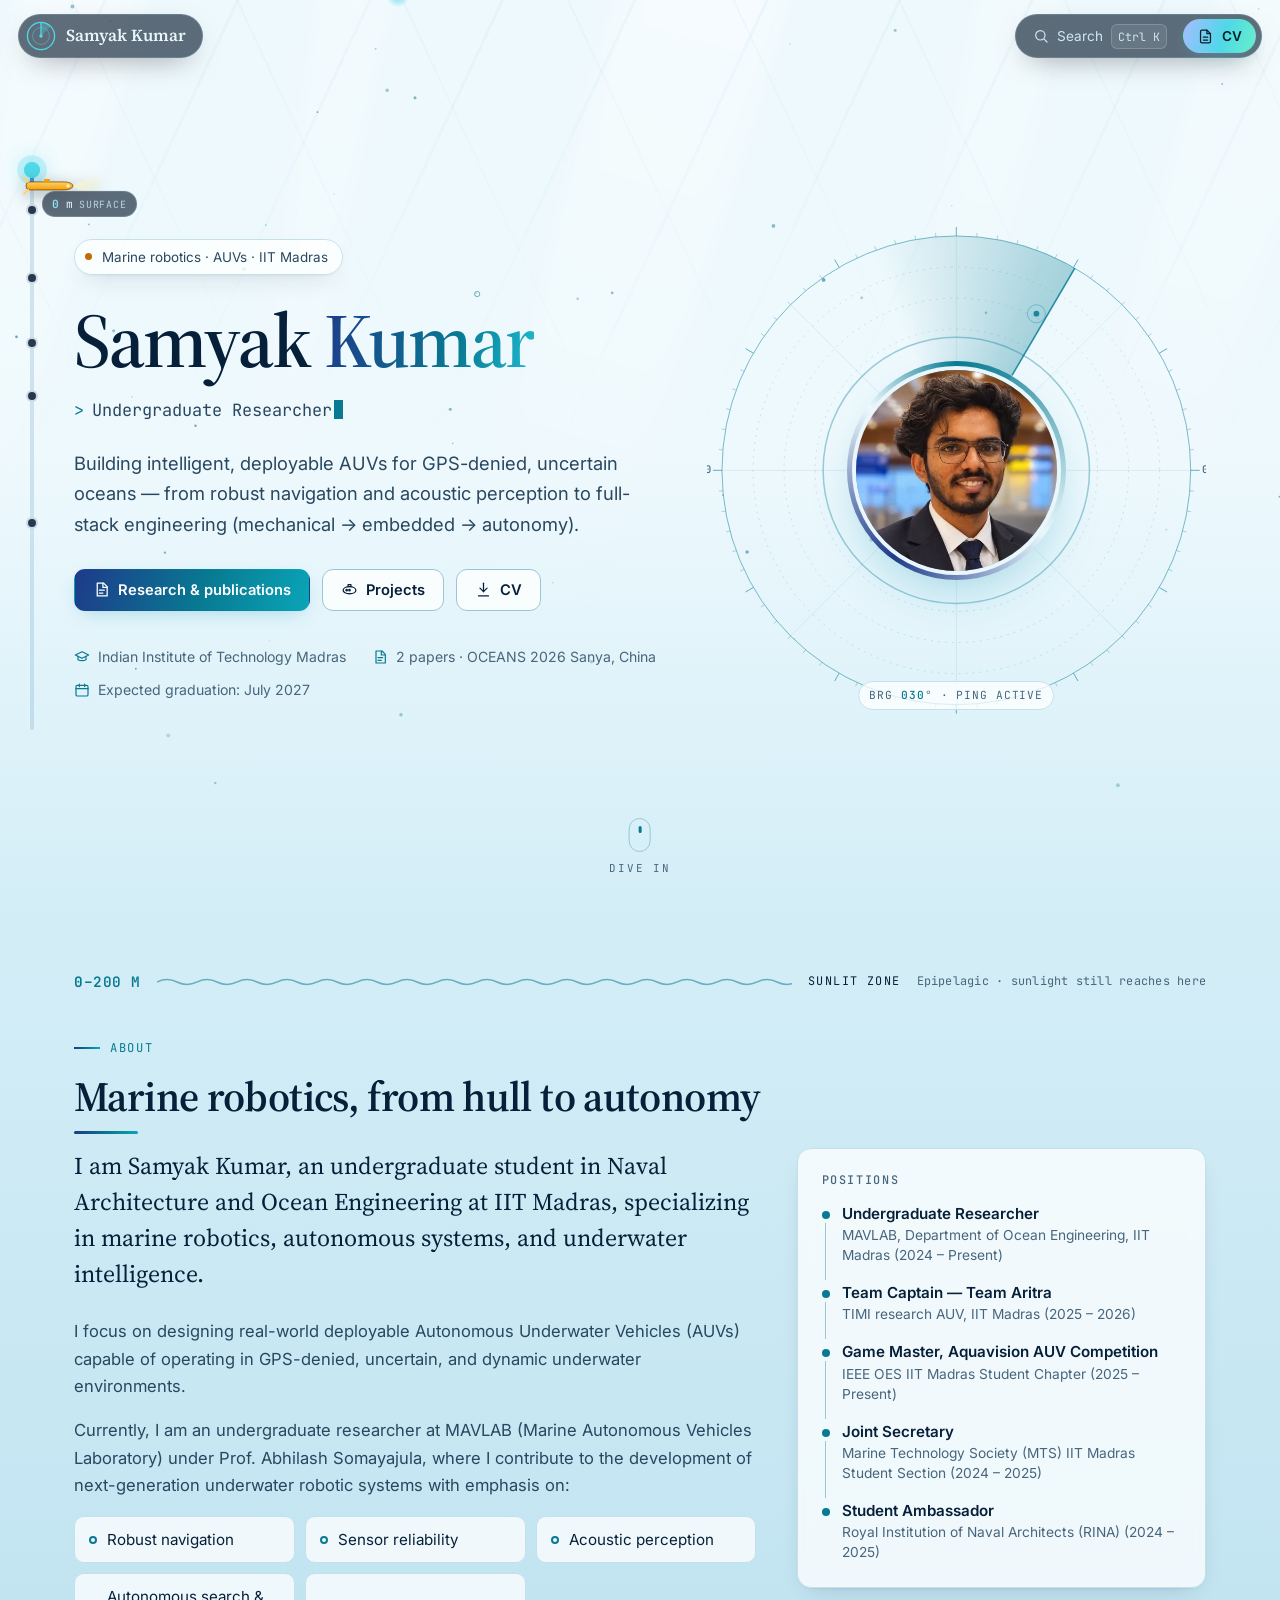
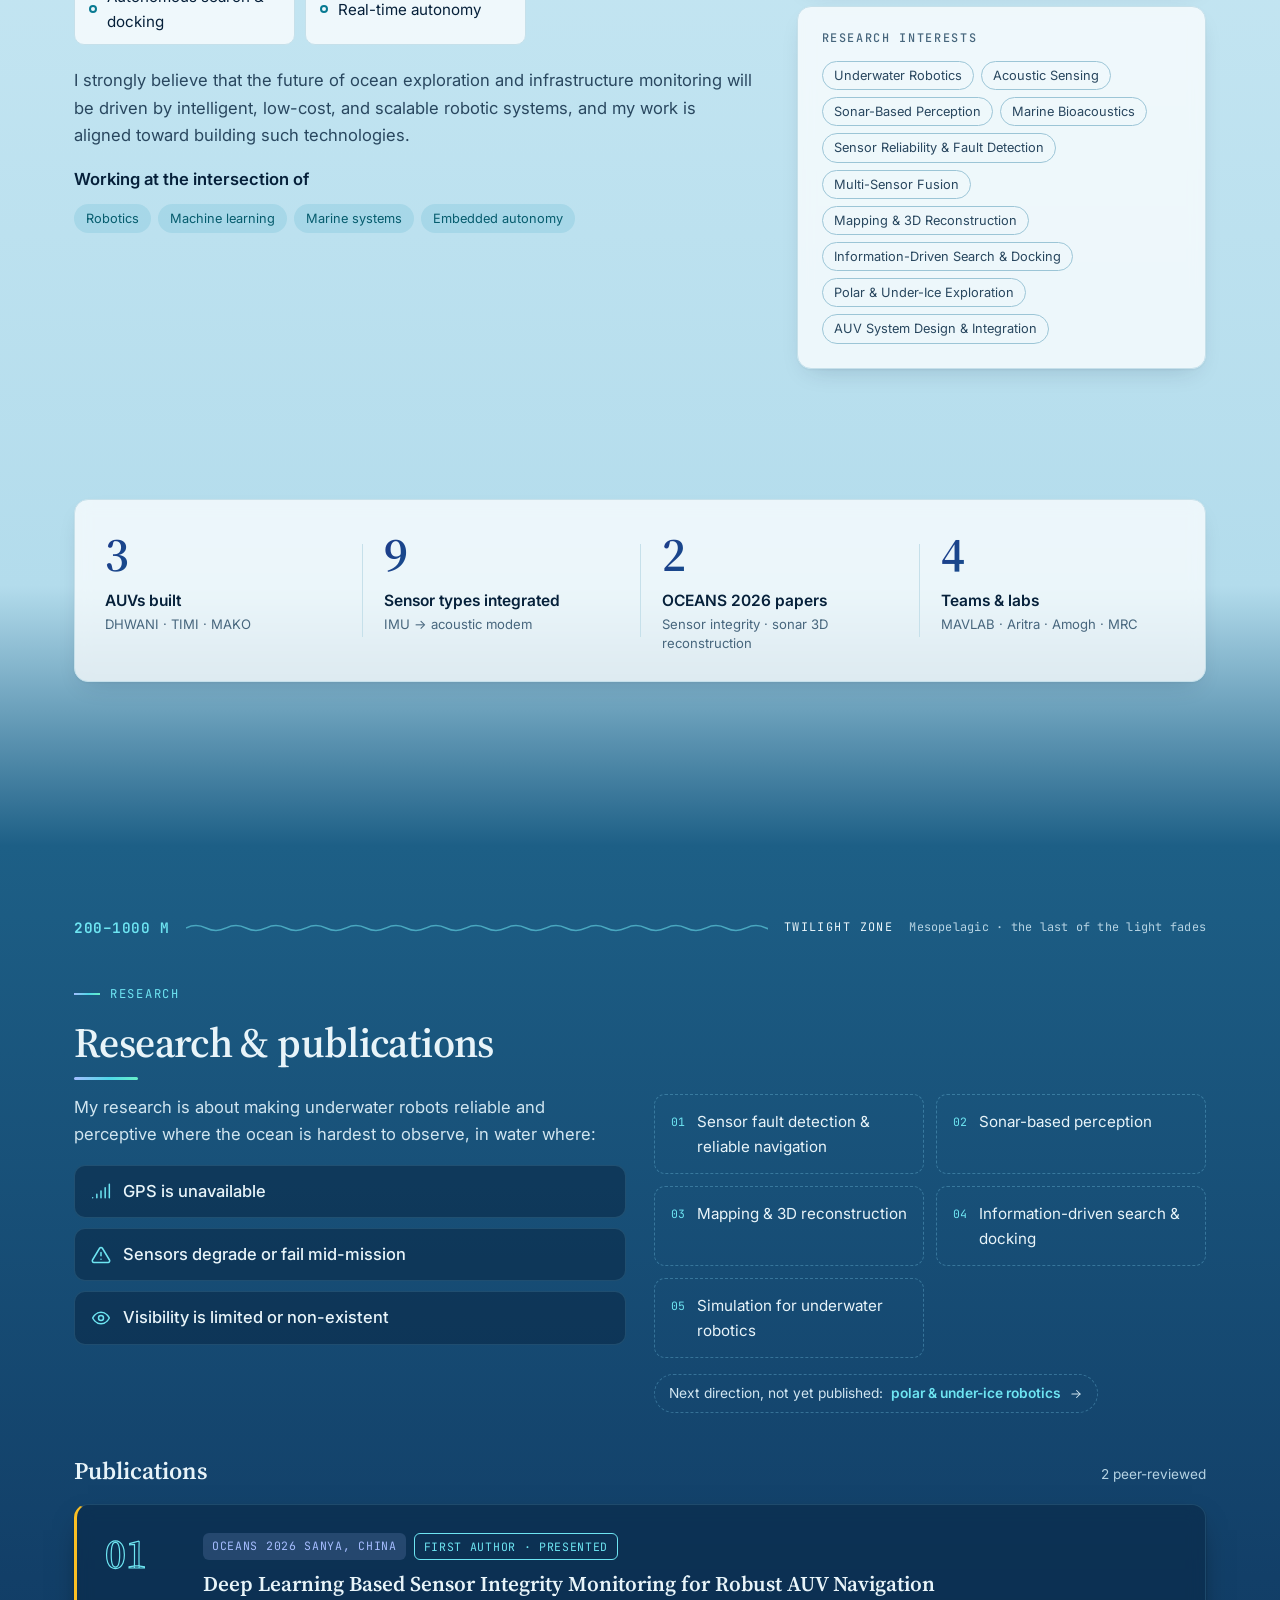
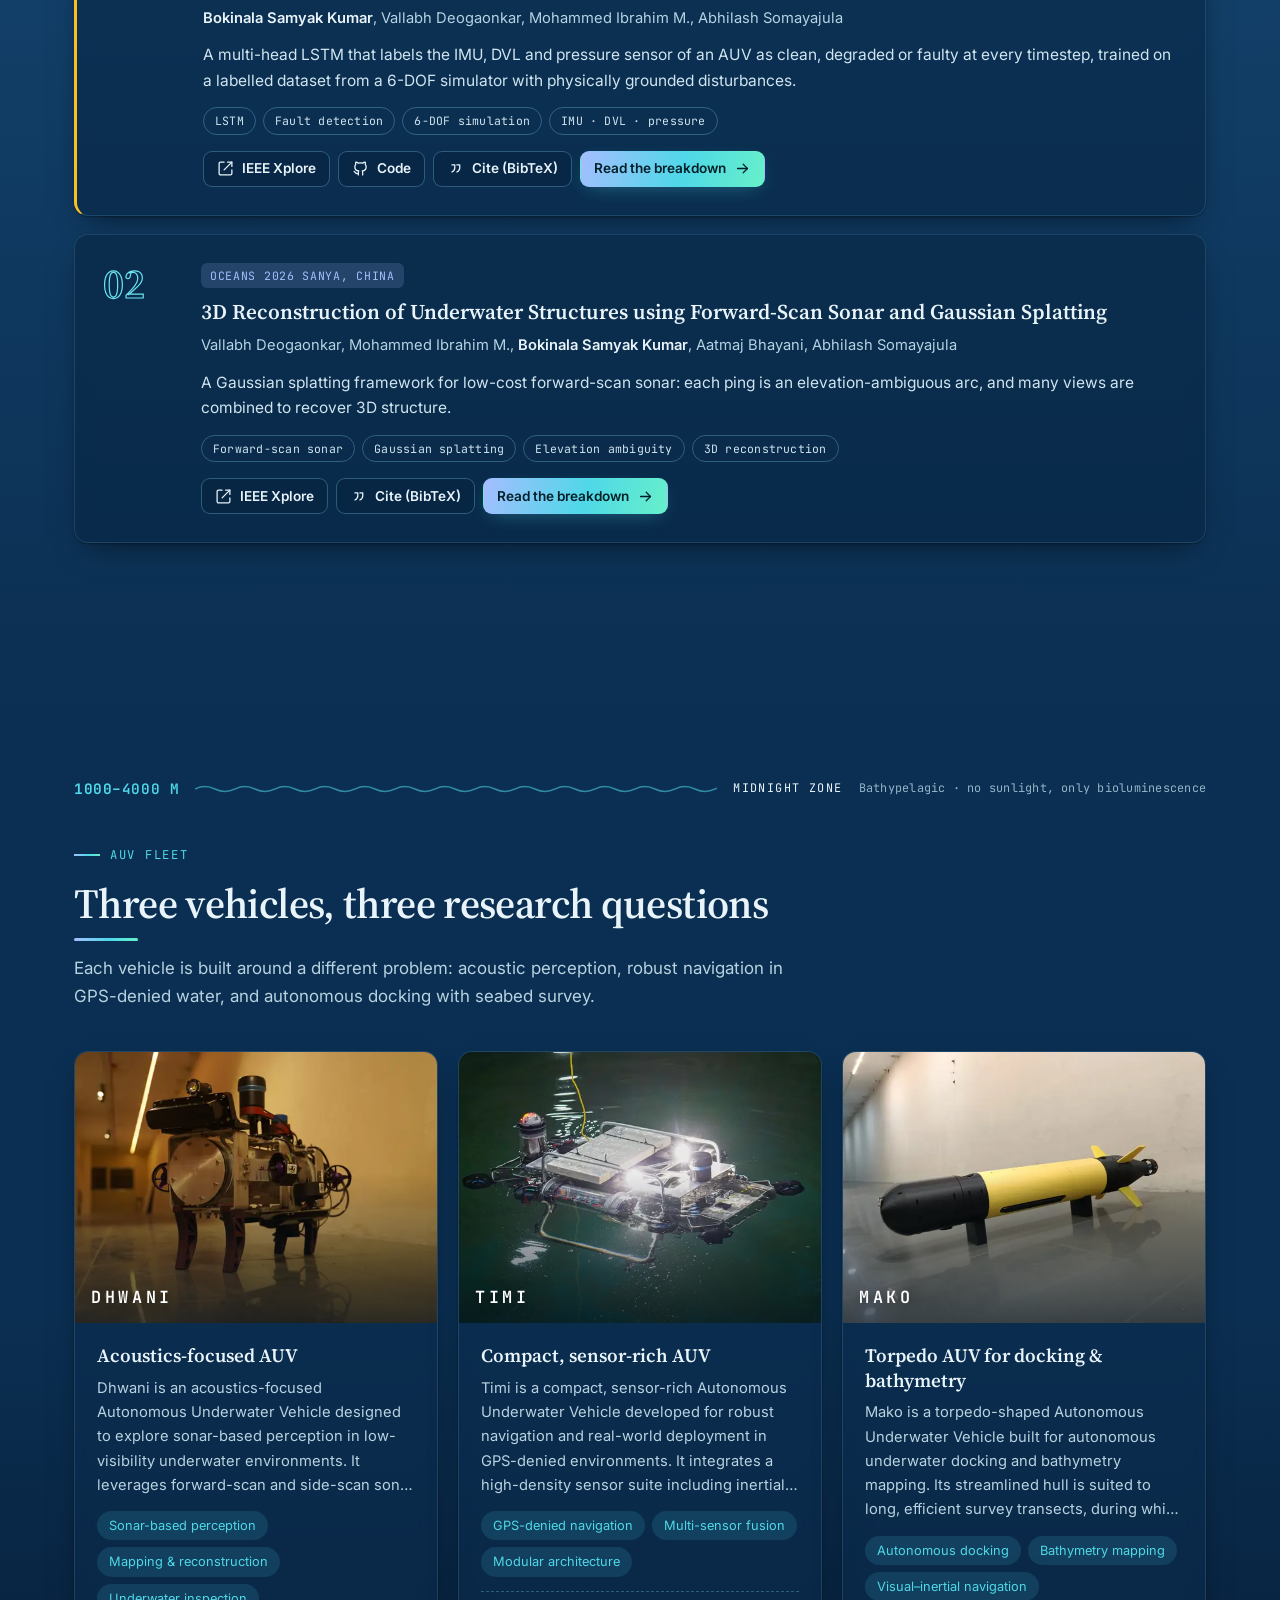
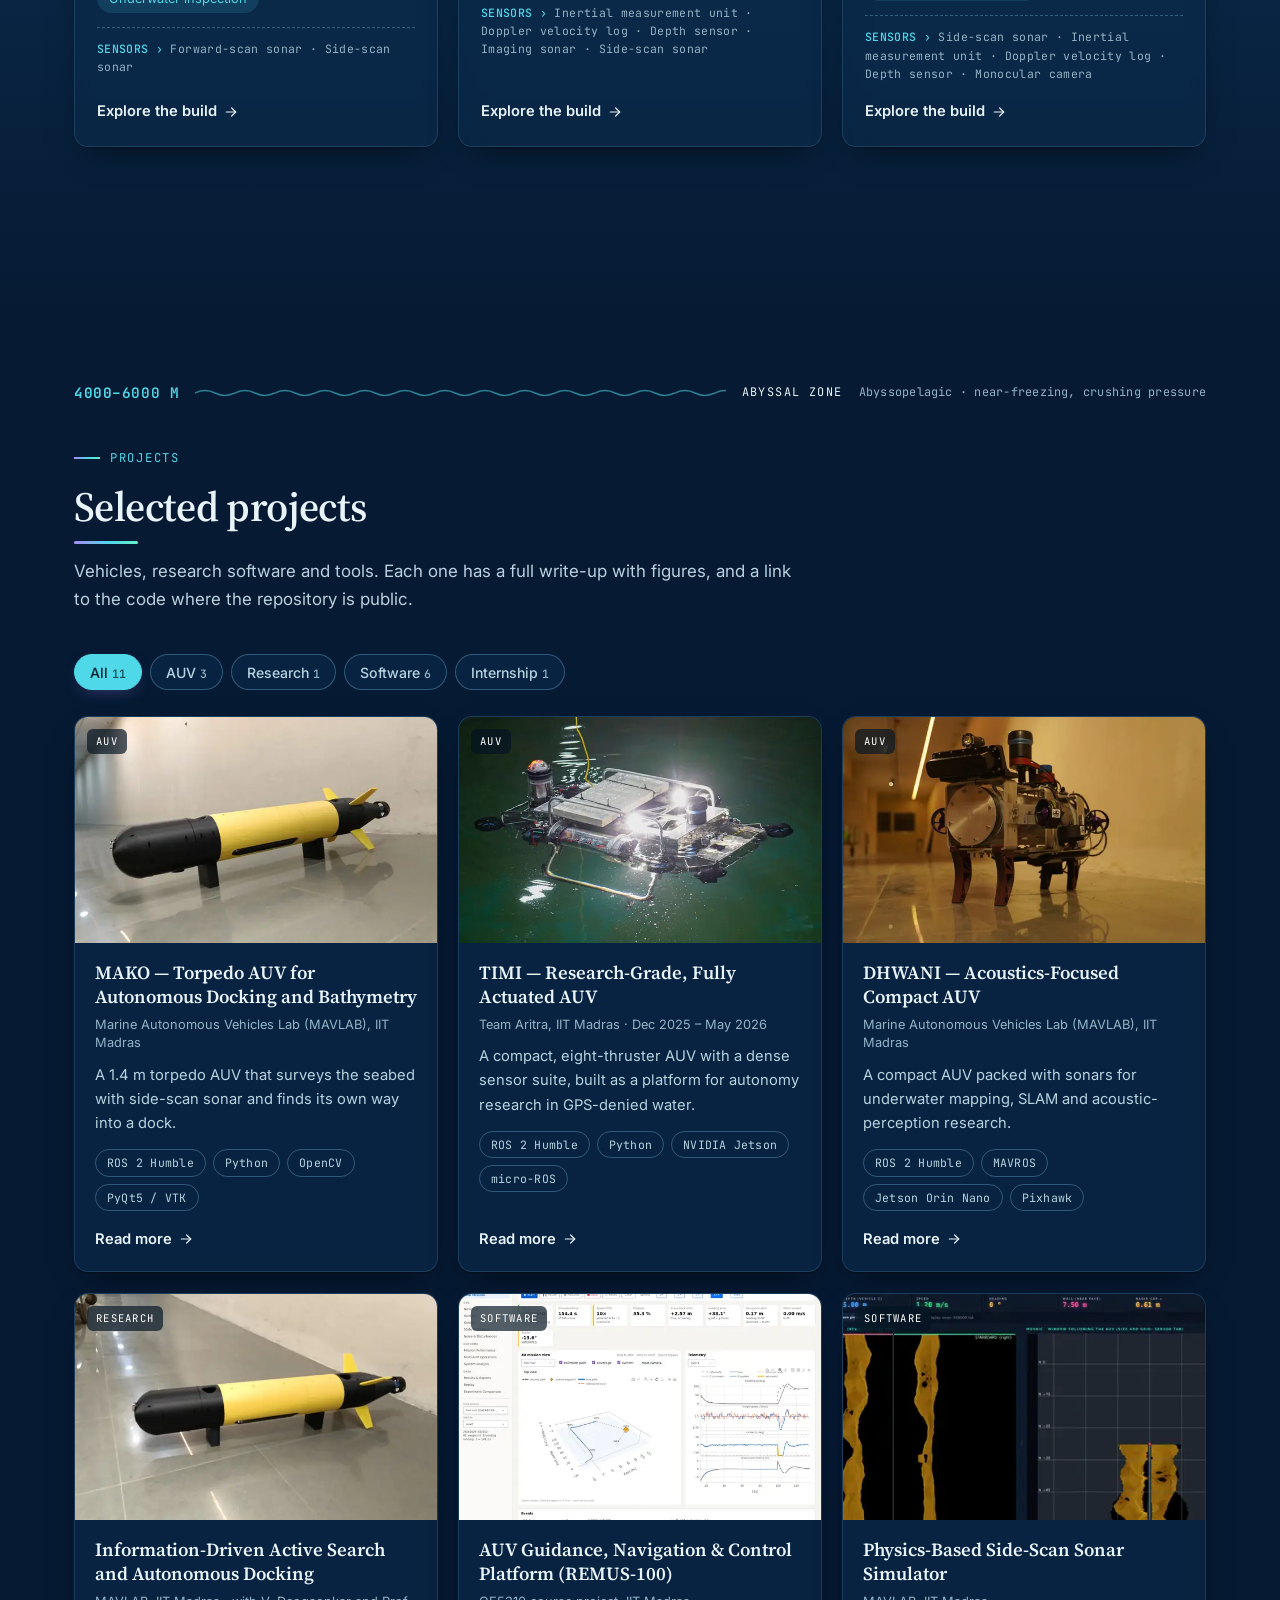
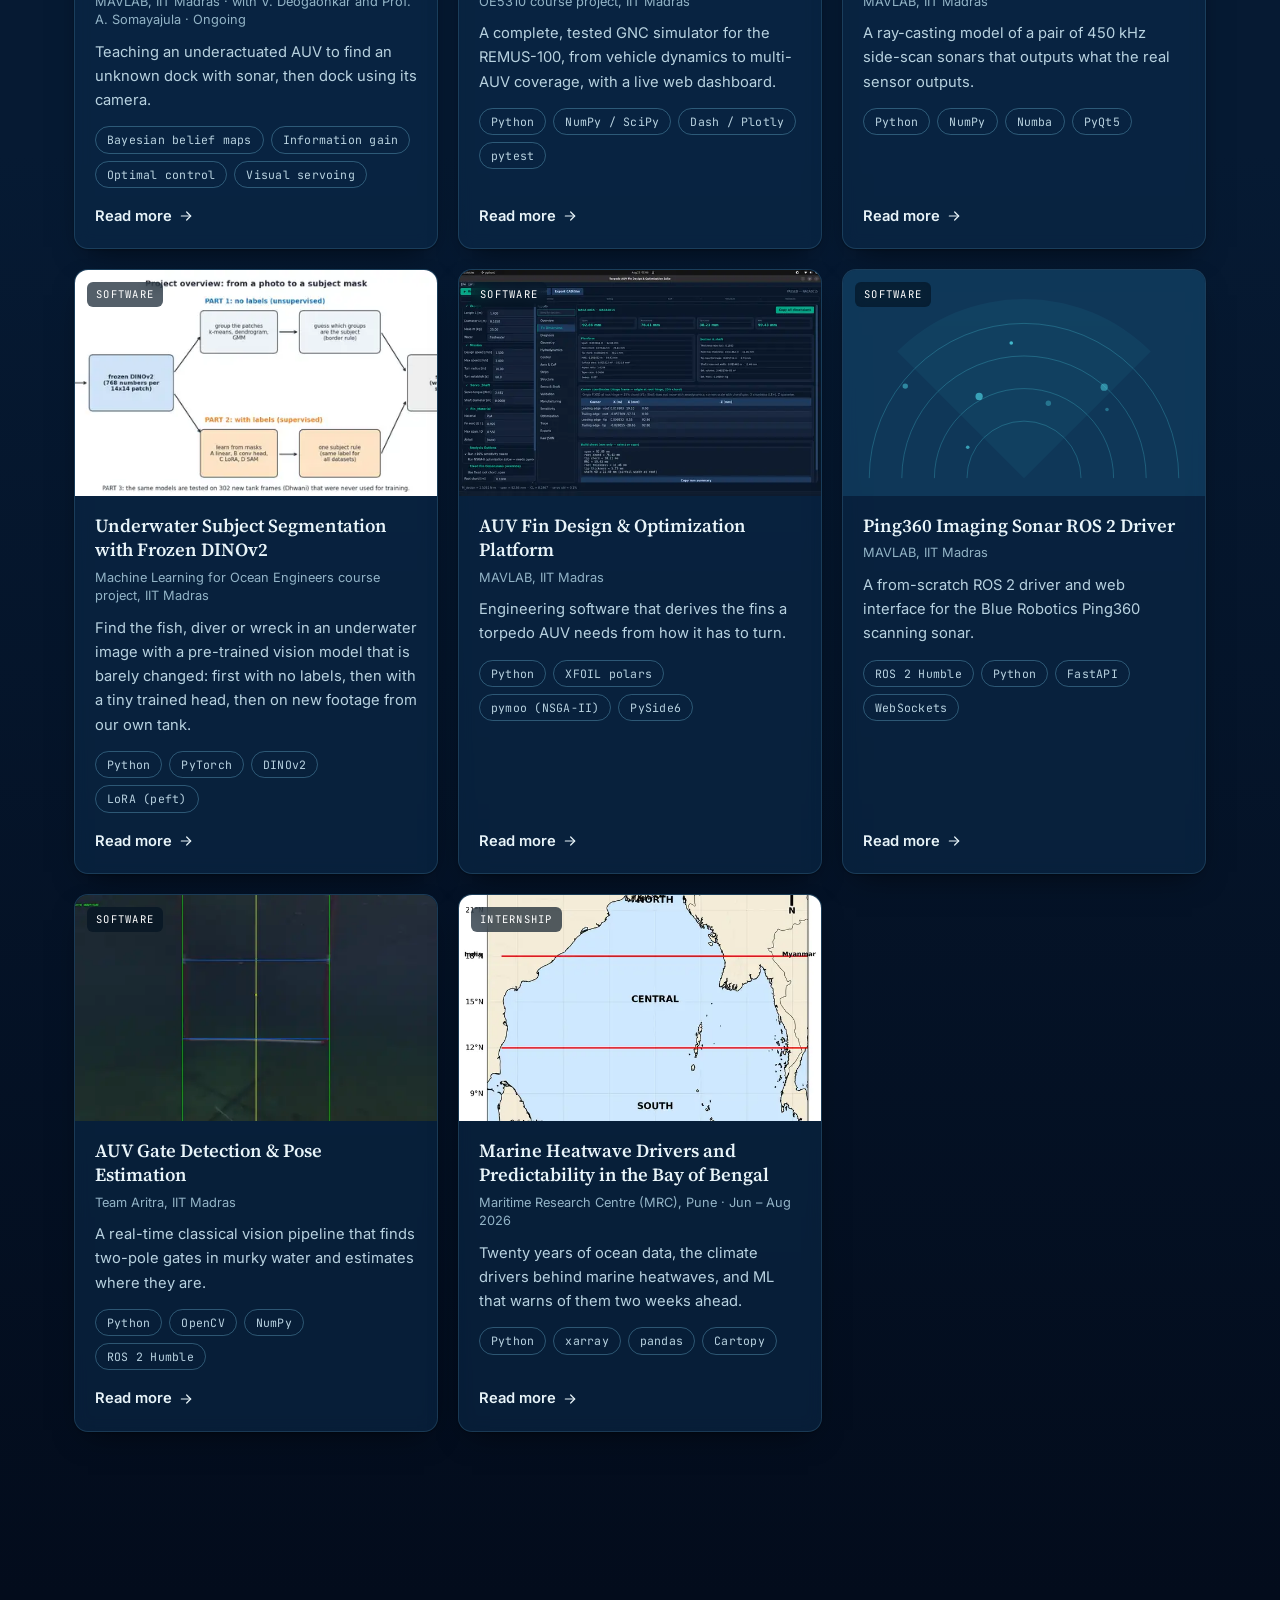
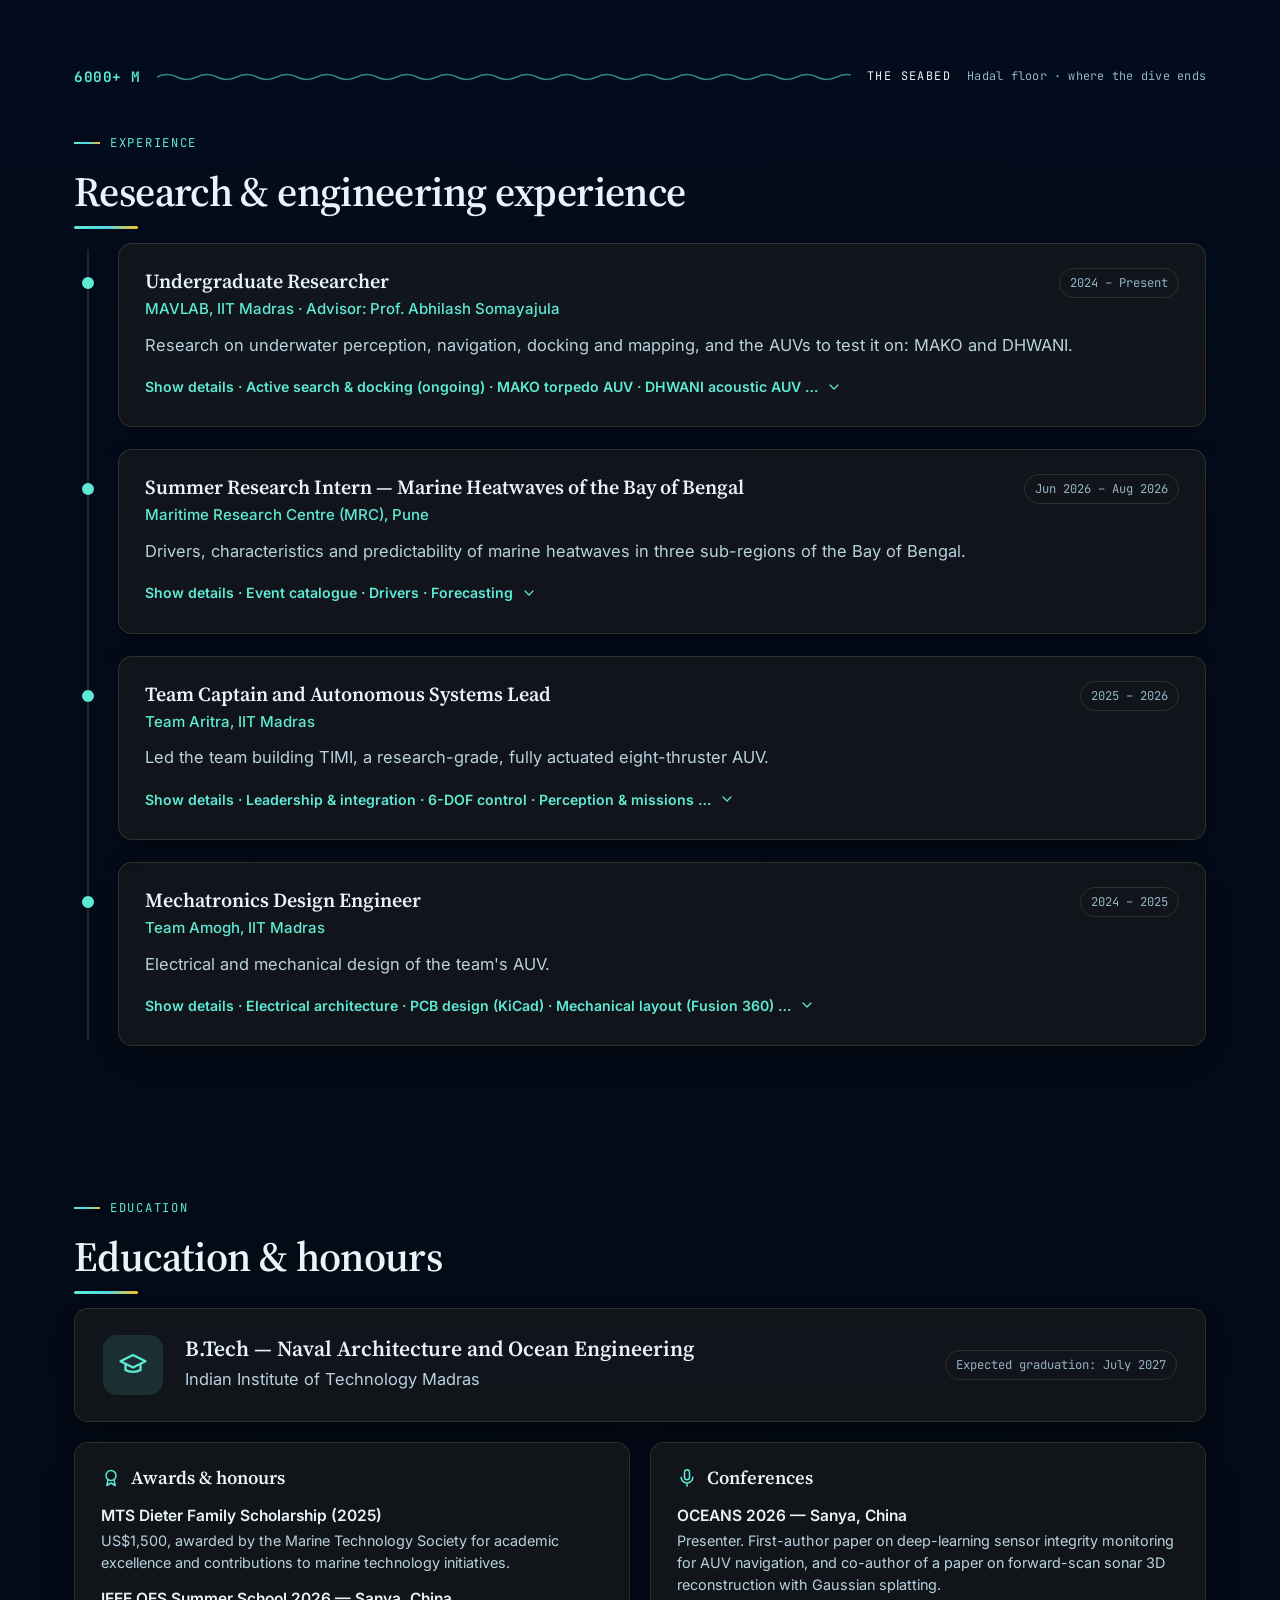
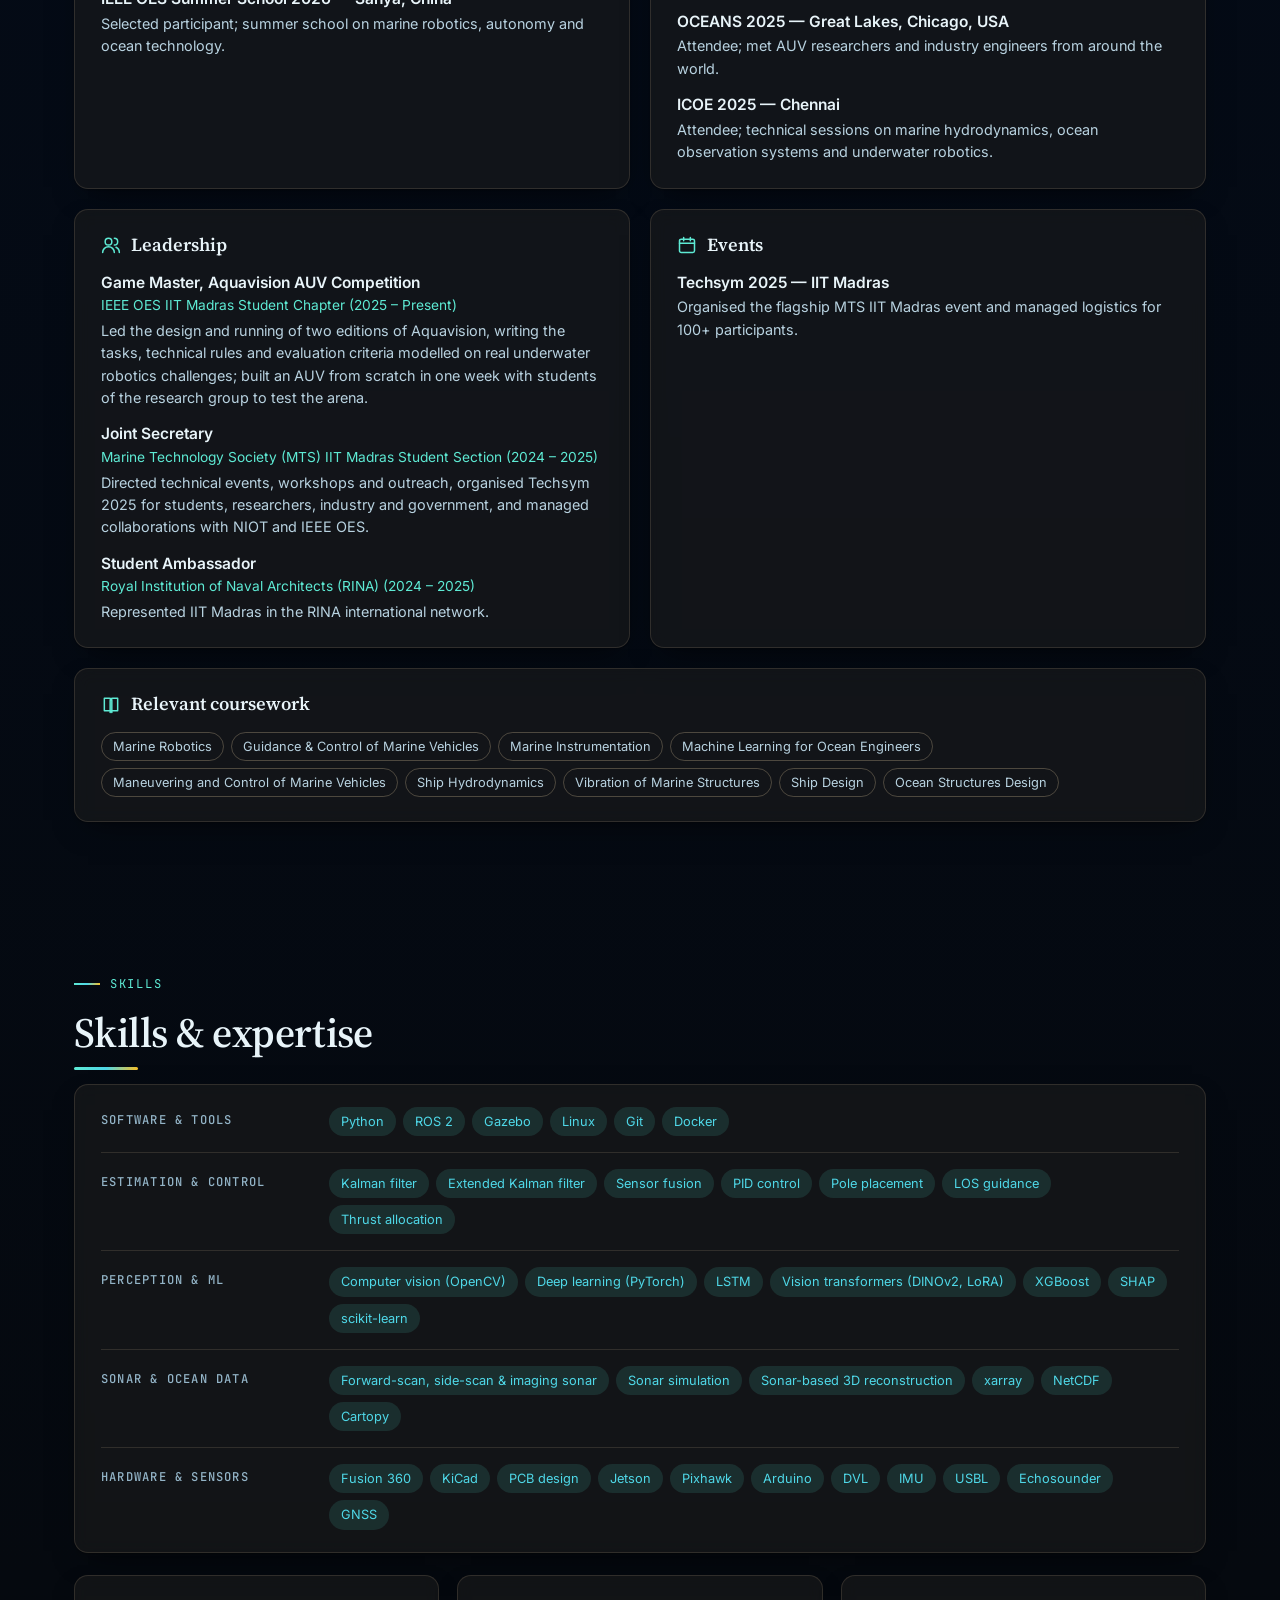
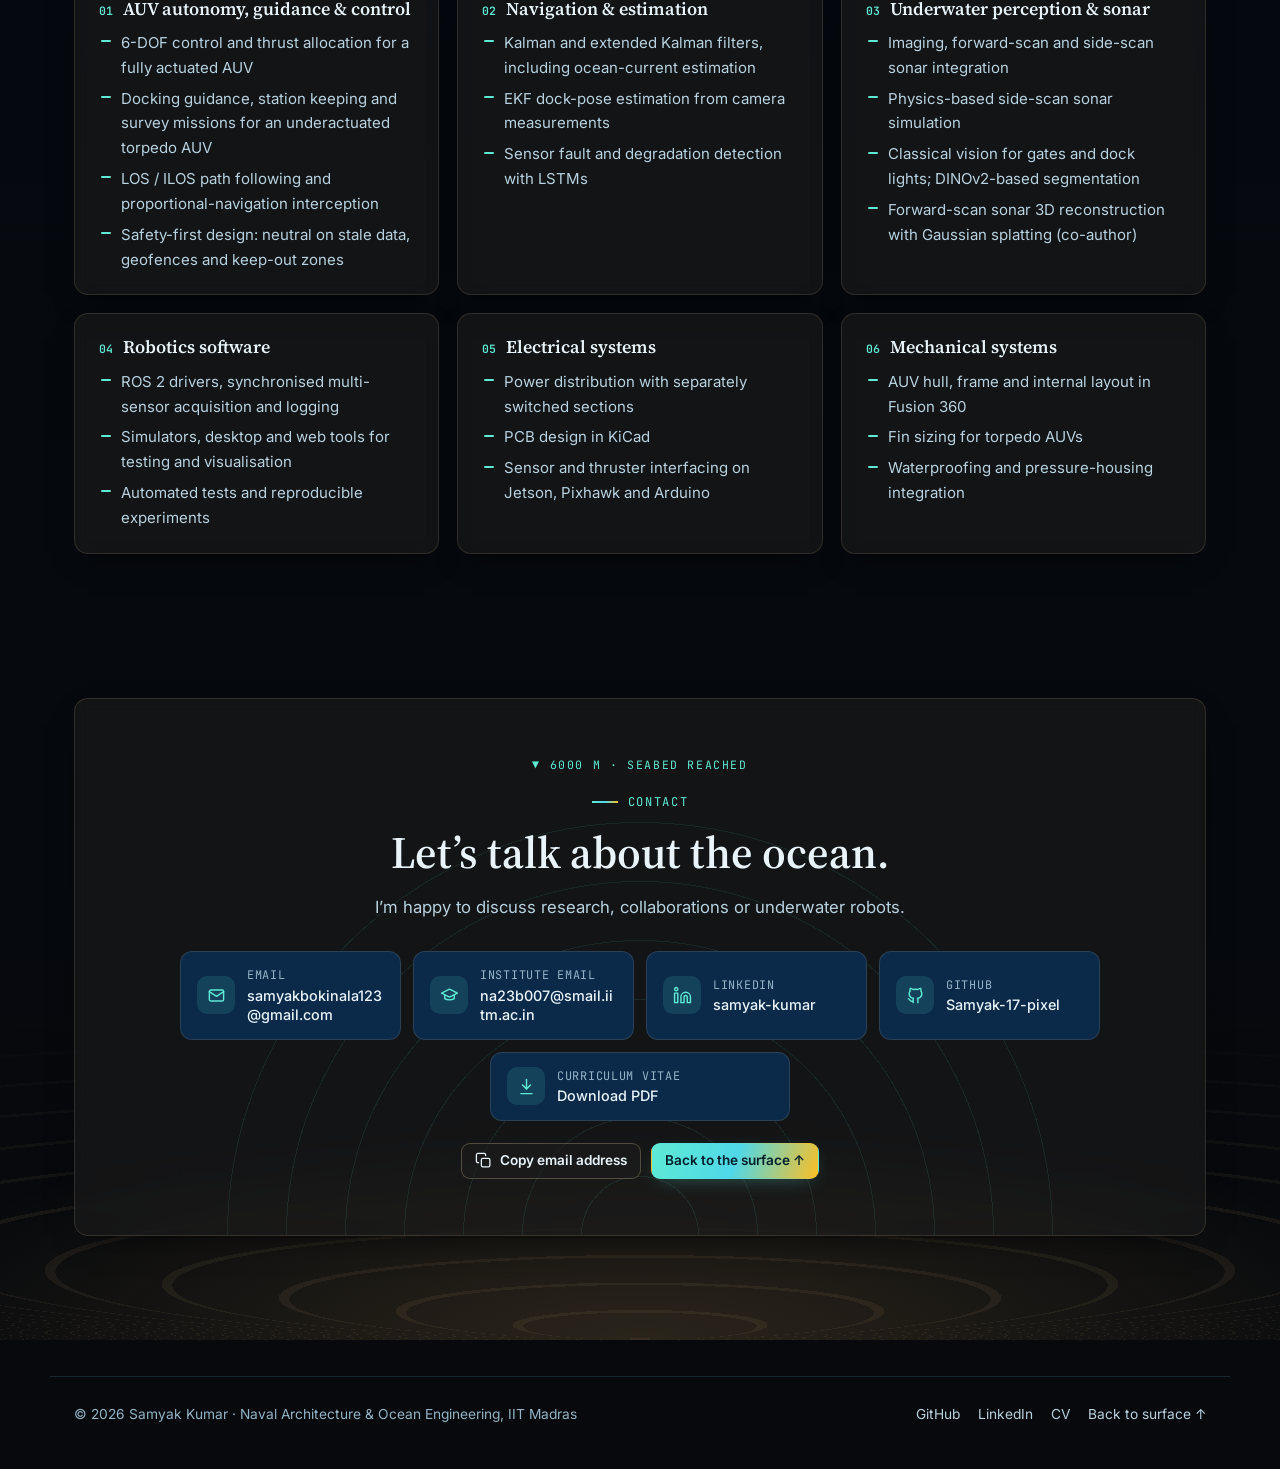
==== commit f1fdd001: "Redesign as 'The Dive': depth zones, depth-gauge nav, descending AUV, depth-aware ocean; drop polar " ====
--- a/index.html
+++ b/index.html
@@ -1,12 +1,12 @@
 <!doctype html>
-<html lang="en" data-theme="light">
+<html lang="en">
 <head>
   <meta charset="utf-8" />
   <meta name="viewport" content="width=device-width, initial-scale=1" />
   <title>Samyak Kumar — Marine Robotics &amp; AUV Research · IIT Madras</title>
   <meta name="description" content="Samyak Kumar — undergraduate researcher in marine robotics at IIT Madras. Autonomous underwater vehicles, sensor fusion, sonar perception, and OCEANS 2026 publications." />
   <meta name="author" content="Samyak Kumar" />
-  <meta name="theme-color" content="#f3f8fa" />
+  <meta name="theme-color" content="#e9f6fb" />
   <link rel="canonical" href="https://samyakkumarb.github.io/" />
 
   <meta property="og:type" content="website" />
@@ -22,15 +22,7 @@
   <link rel="stylesheet" href="https://fonts.googleapis.com/css2?family=Inter:wght@400;500;600;700&family=JetBrains+Mono:wght@400;500;600&family=Source+Serif+4:opsz,wght@8..60,500;8..60,600;8..60,700&display=swap" />
   <link rel="preload" as="image" href="assets/img/headshot.webp" />
 
-  <!-- set the theme before first paint (light by default) -->
-  <script>
-    (function () {
-      var t = "light";
-      try { t = localStorage.getItem("theme") || "light"; } catch (e) {}
-      document.documentElement.setAttribute("data-theme", t);
-      document.documentElement.classList.add("js");
-    })();
-  </script>
+  <script>document.documentElement.classList.add("js");</script>
   <link rel="stylesheet" href="assets/css/style.css" />
   <link rel="stylesheet" href="assets/css/print.css" media="print" />
 
@@ -57,6 +49,7 @@
   <a class="skip-link" href="#main">Skip to content</a>
 
   <main id="main">
+    <div class="zone tone-light" data-zone="surface" data-depth="0">
     <section class="hero" id="home" aria-label="Introduction">
       <div class="container hero-grid">
         <div class="hero-anim" id="hero-text">
@@ -75,15 +68,36 @@
       <a class="scroll-cue" href="#about" aria-label="Scroll to About"><span></span>Dive in</a>
     </section>
 
-    <section class="section" id="about" aria-label="About"><div class="container" id="about-body"></div></section>
-    <section class="section" id="stats" aria-label="At a glance" style="padding-top:0"><div class="container" id="stats-body"></div></section>
-    <section class="section" id="research" aria-label="Research and publications"><div class="container" id="research-body"></div></section>
-    <section class="section" id="fleet" aria-label="AUV fleet"><div class="container" id="fleet-body"></div></section>
-    <section class="section" id="projects" aria-label="Projects"><div class="container" id="projects-body"></div></section>
-    <section class="section" id="experience" aria-label="Experience"><div class="container" id="experience-body"></div></section>
-    <section class="section" id="education" aria-label="Education"><div class="container" id="education-body"></div></section>
-    <section class="section" id="skills" aria-label="Skills"><div class="container" id="skills-body"></div></section>
-    <section class="section" id="contact" aria-label="Contact"><div class="container" id="contact-body"></div></section>
+    </div>
+
+    <div class="zone tone-light" data-zone="sunlit" data-depth="5">
+      <div class="container"><div class="zone-banner" data-reveal><span class="zb-depth"><b>0</b>–200 m</span><span class="zb-wave" aria-hidden="true"></span><span class="zb-name">Sunlit zone</span><span class="zb-note">Epipelagic · sunlight still reaches here</span></div></div>
+      <section class="section" id="about" aria-label="About"><div class="container" id="about-body"></div></section>
+      <section class="section" id="stats" aria-label="At a glance" style="padding-top:0"><div class="container" id="stats-body"></div></section>
+    </div>
+
+    <div class="zone" data-zone="twilight" data-depth="200">
+      <div class="container"><div class="zone-banner" data-reveal><span class="zb-depth"><b data-count="200">0</b>–1000 m</span><span class="zb-wave" aria-hidden="true"></span><span class="zb-name">Twilight zone</span><span class="zb-note">Mesopelagic · the last of the light fades</span></div></div>
+      <section class="section" id="research" aria-label="Research and publications"><div class="container" id="research-body"></div></section>
+    </div>
+
+    <div class="zone" data-zone="midnight" data-depth="1000">
+      <div class="container"><div class="zone-banner" data-reveal><span class="zb-depth"><b data-count="1000">0</b>–4000 m</span><span class="zb-wave" aria-hidden="true"></span><span class="zb-name">Midnight zone</span><span class="zb-note">Bathypelagic · no sunlight, only bioluminescence</span></div></div>
+      <section class="section" id="fleet" aria-label="AUV fleet"><div class="container" id="fleet-body"></div></section>
+    </div>
+
+    <div class="zone" data-zone="abyss" data-depth="4000">
+      <div class="container"><div class="zone-banner" data-reveal><span class="zb-depth"><b data-count="4000">0</b>–6000 m</span><span class="zb-wave" aria-hidden="true"></span><span class="zb-name">Abyssal zone</span><span class="zb-note">Abyssopelagic · near-freezing, crushing pressure</span></div></div>
+      <section class="section" id="projects" aria-label="Projects"><div class="container" id="projects-body"></div></section>
+    </div>
+
+    <div class="zone" data-zone="seabed" data-depth="6000">
+      <div class="container"><div class="zone-banner" data-reveal><span class="zb-depth"><b data-count="6000">0</b>+ m</span><span class="zb-wave" aria-hidden="true"></span><span class="zb-name">The seabed</span><span class="zb-note">Hadal floor · where the dive ends</span></div></div>
+      <section class="section" id="experience" aria-label="Experience"><div class="container" id="experience-body"></div></section>
+      <section class="section" id="education" aria-label="Education"><div class="container" id="education-body"></div></section>
+      <section class="section" id="skills" aria-label="Skills"><div class="container" id="skills-body"></div></section>
+      <section class="section" id="contact" aria-label="Contact"><div class="container" id="contact-body"></div></section>
+    </div>
   </main>
 
   <noscript>
--- a/assets/css/style.css
+++ b/assets/css/style.css
@@ -1,66 +1,79 @@
 /* =====================================================================
-   Samyak Kumar — portfolio. Plain CSS, two ocean themes (light default).
+   Samyak Kumar — portfolio. Plain CSS. "The dive": surface → seabed.
    ===================================================================== */
 
-/* ---------- Tokens ---------- */
+/* ---------- Tokens ----------
+   The page is a dive: the root tokens are the deep ocean; .tone-light zones
+   (surface, sunlit) switch to the bright palette; each zone tunes its accents. */
 :root {
   --font-serif: "Source Serif 4", Georgia, "Times New Roman", serif;
   --font-sans: "Inter", system-ui, -apple-system, "Segoe UI", Roboto, sans-serif;
   --font-mono: "JetBrains Mono", ui-monospace, SFMono-Regular, Menlo, monospace;
 
-  /* Light ocean — sunlit shallows */
-  --bg: #f3f8fa;
-  --bg-deep: #dcebf1;
-  --surface: rgba(255, 255, 255, 0.78);
-  --surface-solid: #ffffff;
-  --surface-2: #eaf4f7;
-  --border: #d2e3ea;
-  --border-strong: #b5d0db;
-  --text: #0b2236;
-  --text-2: #3b566b;
-  --text-3: #5f7a8d;
-  --accent: #0a7f91;
-  --accent-strong: #066777;
-  --accent-soft: rgba(10, 127, 145, 0.1);
-  --accent-2: #1f4f8a;
-  --glow: rgba(10, 160, 180, 0.35);
-  --particle: 10, 110, 130;
-  --sonar: 10, 127, 145;
-  --shadow: 0 1px 2px rgba(11, 34, 54, 0.05), 0 8px 24px -12px rgba(11, 34, 54, 0.18);
-  --shadow-lg: 0 2px 4px rgba(11, 34, 54, 0.05), 0 24px 48px -20px rgba(11, 34, 54, 0.28);
-  --header-bg: rgba(243, 248, 250, 0.82);
+  --bg: #061a33;
+  --bg-deep: #030c1c;
+  --surface: rgba(12, 44, 78, 0.55);
+  --surface-solid: #0b2a4a;
+  --surface-2: rgba(16, 54, 92, 0.6);
+  --border: rgba(125, 205, 235, 0.16);
+  --border-strong: rgba(125, 205, 235, 0.32);
+  --text: #e8f4f9;
+  --text-2: #b8d2e0;
+  --text-3: #93b4c7;
+  --accent: #4fd8e8;
+  --accent-strong: #93ecf5;
+  --accent-soft: rgba(79, 216, 232, 0.13);
+  --accent-2: #a5bdff;
+  --pop: #fbbf24;
+  --glow: rgba(79, 216, 232, 0.42);
+  --on-accent: #03202a;
+  --chip-fg: var(--accent);
+  --venue-bg: rgba(165, 189, 255, 0.16);
+  --venue-fg: var(--accent-2);
+  --glare-c: rgba(var(--sonar), 0.16);
+  --particle: 200, 235, 245;
+  --sonar: 79, 216, 232;
+  --grad: linear-gradient(110deg, var(--accent-2), var(--accent) 55%, #67f0c8);
+  --shadow: 0 1px 2px rgba(0, 0, 0, 0.3), 0 12px 30px -14px rgba(0, 0, 0, 0.65);
+  --shadow-lg: 0 2px 4px rgba(0, 0, 0, 0.3), 0 30px 60px -24px rgba(0, 0, 0, 0.8);
+  --glass: rgba(4, 20, 40, 0.62);
+  --glass-border: rgba(170, 225, 245, 0.18);
 
   --radius: 14px;
   --radius-sm: 9px;
   --maxw: 1180px;
   --header-h: 64px;
   --ease: cubic-bezier(0.22, 1, 0.36, 1);
+  color-scheme: dark;
+}
+
+.tone-light {
+  --bg: #e9f6fb;
+  --bg-deep: #cfeaf4;
+  --surface: rgba(255, 255, 255, 0.74);
+  --surface-solid: #ffffff;
+  --surface-2: #e2f1f7;
+  --border: #c6e0ea;
+  --border-strong: #9cc5d6;
+  --text: #06203a;
+  --text-2: #29475f;
+  --text-3: #47667d;
+  --accent: #087a92;
+  --accent-strong: #065c6e;
+  --accent-soft: rgba(8, 145, 178, 0.12);
+  --accent-2: #1e3a8a;
+  --pop: #c26a00;
+  --glow: rgba(8, 145, 178, 0.38);
+  --on-accent: #ffffff;
+  --chip-fg: var(--accent-strong);
+  --venue-bg: var(--accent-2);
+  --venue-fg: #ffffff;
+  --glare-c: rgba(255, 255, 255, 0.45);
+  --sonar: 8, 125, 150;
+  --grad: linear-gradient(110deg, #1e3a8a, #087a92 55%, #0aa5b8);
+  --shadow: 0 1px 2px rgba(6, 32, 58, 0.05), 0 10px 26px -12px rgba(6, 32, 58, 0.22);
+  --shadow-lg: 0 2px 4px rgba(6, 32, 58, 0.06), 0 26px 50px -20px rgba(6, 32, 58, 0.32);
   color-scheme: light;
-}
-
-:root[data-theme="dark"] {
-  /* Dark ocean — twilight zone, never pure black */
-  --bg: #071b2c;
-  --bg-deep: #03101d;
-  --surface: rgba(13, 42, 64, 0.62);
-  --surface-solid: #0d2a40;
-  --surface-2: #0f3049;
-  --border: rgba(126, 196, 222, 0.16);
-  --border-strong: rgba(126, 196, 222, 0.3);
-  --text: #e4f1f6;
-  --text-2: #a9c3d2;
-  --text-3: #7f9eb1;
-  --accent: #4fd3e3;
-  --accent-strong: #84e4ef;
-  --accent-soft: rgba(79, 211, 227, 0.12);
-  --accent-2: #8fb8ff;
-  --glow: rgba(79, 211, 227, 0.35);
-  --particle: 190, 235, 245;
-  --sonar: 79, 211, 227;
-  --shadow: 0 1px 2px rgba(0, 0, 0, 0.3), 0 10px 28px -14px rgba(0, 0, 0, 0.6);
-  --shadow-lg: 0 2px 4px rgba(0, 0, 0, 0.3), 0 28px 56px -24px rgba(0, 0, 0, 0.75);
-  --header-bg: rgba(7, 27, 44, 0.8);
-  color-scheme: dark;
 }
 
 /* ---------- Base ---------- */
@@ -80,12 +93,12 @@
   font-size: 16.5px;
   line-height: 1.65;
   color: var(--text);
-  background: var(--bg);
   -webkit-font-smoothing: antialiased;
   text-rendering: optimizeLegibility;
   overflow-x: hidden;
-  transition: background-color 0.5s var(--ease), color 0.3s var(--ease);
-}
+}
+html { background: #07090c; }
+html.page-deep { background: #061a33; }
 
 img { max-width: 100%; display: block; }
 a { color: var(--accent); text-decoration: none; }
@@ -127,34 +140,22 @@
   padding: 0 24px;
 }
 
-/* ---------- Ocean backdrop (fixed) ---------- */
+/* ---------- Ocean backdrop (fixed) ----------
+   JS sets --light (1 at the surface → 0 below ~250 m). */
 .ocean {
   position: fixed;
   inset: 0;
   z-index: -1;
   pointer-events: none;
-  background:
-    radial-gradient(1200px 600px at 85% -10%, var(--accent-soft), transparent 60%),
-    radial-gradient(900px 500px at -10% 30%, rgba(31, 79, 138, 0.06), transparent 60%),
-    linear-gradient(180deg, var(--bg) 0%, var(--bg) 100%);
-}
-.ocean::after {
-  /* the "deeper" layer: JS sets --depth 0 → 1 as you scroll */
-  content: "";
-  position: absolute;
-  inset: 0;
-  background: linear-gradient(180deg, transparent 0%, var(--bg-deep) 100%);
-  opacity: calc(var(--depth, 0) * 0.95);
-  transition: opacity 0.2s linear;
-}
+}
+.caustics, .rays { opacity: var(--light, 0); transition: opacity 0.4s linear; }
 .caustics {
   position: absolute;
   inset: -20% -10% auto;
   height: 70vh;
-  opacity: calc(0.5 - var(--depth, 0) * 0.5);
   background:
-    repeating-linear-gradient(115deg, transparent 0 46px, rgba(var(--sonar), 0.035) 46px 49px, transparent 49px 120px),
-    repeating-linear-gradient(65deg, transparent 0 70px, rgba(var(--sonar), 0.03) 70px 72px, transparent 72px 150px);
+    repeating-linear-gradient(115deg, transparent 0 46px, rgba(8, 125, 150, 0.05) 46px 49px, transparent 49px 120px),
+    repeating-linear-gradient(65deg, transparent 0 70px, rgba(8, 125, 150, 0.045) 70px 72px, transparent 72px 150px);
   mask-image: linear-gradient(180deg, #000 0%, transparent 100%);
   -webkit-mask-image: linear-gradient(180deg, #000 0%, transparent 100%);
   animation: caustics 18s linear infinite alternate;
@@ -163,123 +164,89 @@
   from { transform: translateX(-2%) skewX(-2deg); }
   to { transform: translateX(2%) skewX(2deg); }
 }
+/* sunlight shafts slanting down from the surface */
+.rays { position: absolute; inset: -10% -20% 0; overflow: hidden; }
+.rays i {
+  position: absolute;
+  top: -10%;
+  width: 120px;
+  height: 110%;
+  background: linear-gradient(180deg, rgba(255, 255, 255, 0.55), rgba(255, 255, 255, 0) 75%);
+  transform-origin: 50% 0;
+  filter: blur(14px);
+  animation: sway 11s ease-in-out infinite alternate;
+}
+.rays i:nth-child(1) { left: 18%; transform: rotate(14deg); animation-delay: -2s; }
+.rays i:nth-child(2) { left: 34%; width: 70px; transform: rotate(10deg); animation-delay: -6s; opacity: 0.7; }
+.rays i:nth-child(3) { left: 52%; width: 160px; transform: rotate(16deg); animation-delay: -4s; }
+.rays i:nth-child(4) { left: 71%; width: 90px; transform: rotate(12deg); animation-delay: -9s; opacity: 0.6; }
+.rays i:nth-child(5) { left: 86%; width: 130px; transform: rotate(18deg); animation-delay: -1s; opacity: 0.8; }
+@keyframes sway {
+  0% { transform: rotate(10deg) scaleX(0.9); opacity: 0.45; }
+  50% { opacity: 0.95; }
+  100% { transform: rotate(18deg) scaleX(1.15); opacity: 0.55; }
+}
 #ocean-canvas { position: absolute; inset: 0; width: 100%; height: 100%; }
 
-/* ---------- Header ---------- */
-.progress {
+/* ---------- Floating chrome (no header bar) ---------- */
+.glass {
+  background: var(--glass);
+  border: 1px solid var(--glass-border);
+  color: #eaf6fb;
+  backdrop-filter: saturate(150%) blur(14px);
+  -webkit-backdrop-filter: saturate(150%) blur(14px);
+  box-shadow: 0 10px 30px -14px rgba(0, 0, 0, 0.55);
+}
+.brand {
   position: fixed;
-  top: 0;
-  left: 0;
-  height: 2px;
-  width: 100%;
-  z-index: 120;
-  transform-origin: 0 50%;
-  transform: scaleX(var(--progress, 0));
-  background: linear-gradient(90deg, var(--accent-2), var(--accent));
-}
-
-.site-header {
+  top: 14px;
+  left: 18px;
+  z-index: 100;
+  display: flex;
+  align-items: center;
+  gap: 10px;
+  height: 44px;
+  padding: 0 16px 0 7px;
+  border-radius: 999px;
+  color: #eaf6fb;
+  font-weight: 600;
+  white-space: nowrap;
+  transition: transform 0.3s var(--ease);
+}
+.brand:hover { color: #fff; transform: translateY(-1px); }
+.brand-mark { width: 30px; height: 30px; flex: none; }
+.brand-mark .sweep { transform-origin: 16px 16px; animation: spin 4s linear infinite; }
+.brand-name { font-family: var(--font-serif); font-size: 1.05rem; }
+.actions {
   position: fixed;
-  top: 0;
-  left: 0;
-  right: 0;
+  top: 14px;
+  right: 18px;
   z-index: 100;
-  height: var(--header-h);
-  transition: background-color 0.3s, box-shadow 0.3s, border-color 0.3s;
-  border-bottom: 1px solid transparent;
-}
-.site-header.scrolled {
-  background: var(--header-bg);
-  backdrop-filter: saturate(160%) blur(14px);
-  -webkit-backdrop-filter: saturate(160%) blur(14px);
-  border-bottom-color: var(--border);
-}
-.header-inner {
-  height: 100%;
-  display: flex;
-  align-items: center;
-  gap: 20px;
-}
-.brand {
-  display: flex;
-  align-items: center;
-  gap: 10px;
-  color: var(--text);
-  font-weight: 600;
-  letter-spacing: -0.01em;
-  white-space: nowrap;
-}
-.brand:hover { color: var(--text); }
-.brand-mark {
-  width: 32px;
-  height: 32px;
-  flex: none;
-}
-.brand-mark .sweep { transform-origin: 16px 16px; animation: spin 4s linear infinite; }
-.brand-name { font-family: var(--font-serif); font-size: 1.12rem; }
-
-.nav {
-  margin-left: auto;
-  display: flex;
-  gap: 2px;
-}
-.nav a {
-  position: relative;
-  padding: 8px 11px;
-  font-size: 0.9rem;
-  color: var(--text-2);
-  border-radius: 8px;
-  transition: color 0.2s;
-}
-.nav a::after {
-  content: "";
-  position: absolute;
-  left: 11px;
-  right: 11px;
-  bottom: 3px;
-  height: 2px;
-  border-radius: 2px;
-  background: var(--accent);
-  transform: scaleX(0);
-  transition: transform 0.35s var(--ease);
-}
-.nav a:hover { color: var(--text); }
-.nav a.active { color: var(--text); }
-.nav a.active::after { transform: scaleX(1); }
-
-.header-actions { display: flex; align-items: center; gap: 8px; }
-
-.icon-btn {
-  width: 38px;
-  height: 38px;
-  display: inline-grid;
-  place-items: center;
-  border-radius: 10px;
-  border: 1px solid var(--border);
-  background: var(--surface);
-  color: var(--text-2);
-  cursor: pointer;
-  transition: color 0.2s, border-color 0.2s, transform 0.2s;
-}
-.icon-btn:hover { color: var(--accent); border-color: var(--border-strong); }
-.icon-btn svg { width: 18px; height: 18px; }
-
+  display: flex;
+  align-items: center;
+  gap: 6px;
+  height: 44px;
+  padding: 0 5px;
+  border-radius: 999px;
+}
 .search-btn {
   display: inline-flex;
   align-items: center;
   gap: 8px;
-  height: 38px;
+  height: 34px;
   padding: 0 10px 0 12px;
-  border-radius: 10px;
-  border: 1px solid var(--border);
-  background: var(--surface);
-  color: var(--text-3);
+  border-radius: 999px;
+  border: 0;
+  background: transparent;
+  color: #cfe6f0;
   font-size: 0.85rem;
   cursor: pointer;
-  transition: border-color 0.2s, color 0.2s;
-}
-.search-btn:hover { border-color: var(--border-strong); color: var(--text-2); }
+  transition: background-color 0.2s, color 0.2s;
+}
+.search-btn:hover { background: rgba(255, 255, 255, 0.1); color: #fff; }
 .search-btn svg { width: 16px; height: 16px; }
+.search-btn kbd { border-color: rgba(255, 255, 255, 0.18); background: rgba(255, 255, 255, 0.08); color: #cfe6f0; }
+.actions .btn-primary { height: 34px; border-radius: 999px; }
 kbd {
   font-family: var(--font-mono);
   font-size: 0.72rem;
@@ -289,15 +256,159 @@
   background: var(--surface-2);
   color: var(--text-3);
 }
-
-/* theme toggle: sun ↔ moon morph */
-.theme-toggle svg { overflow: visible; }
-.theme-toggle .sun-rays { transform-origin: 12px 12px; transition: transform 0.6s var(--ease), opacity 0.3s; }
-.theme-toggle .moon-cut { transition: transform 0.6s var(--ease); }
-.theme-toggle .core { transition: r 0.5s var(--ease); }
-:root[data-theme="dark"] .theme-toggle .sun-rays { transform: rotate(90deg) scale(0); opacity: 0; }
-:root[data-theme="dark"] .theme-toggle .moon-cut { transform: translate(-7px, 7px); }
-:root[data-theme="dark"] .theme-toggle .core { r: 8; }
+@media (max-width: 640px) {
+  .brand { top: 10px; left: 10px; height: 40px; }
+  .brand-name { font-size: 0.98rem; }
+  .actions { top: 10px; right: 10px; height: 40px; }
+  .search-btn .label, .search-btn kbd { display: none; }
+  .search-btn { width: 34px; padding: 0; justify-content: center; }
+}
+
+/* ---------- Depth gauge (replaces the menu) ---------- */
+.gauge {
+  position: fixed;
+  left: 30px;
+  top: 50%;
+  z-index: 90;
+  height: min(64vh, 560px);
+  width: 4px;
+  transform: translateY(-50%);
+  border-radius: 4px;
+  background: rgba(120, 170, 200, 0.28);
+  box-shadow: 0 0 0 1px rgba(255, 255, 255, 0.12);
+}
+.gauge-fill {
+  position: absolute;
+  left: 0;
+  top: 0;
+  width: 100%;
+  height: 100%;
+  border-radius: inherit;
+  background: linear-gradient(180deg, #7fdcf0, #22b8cf 30%, #3b6fd8 60%, #8b5cf6 85%, #34d399);
+  transform-origin: 0 0;
+  transform: scaleY(var(--dive, 0));
+}
+.g-mark {
+  position: absolute;
+  left: 50%;
+  display: flex;
+  align-items: center;
+  transform: translate(-50%, -50%);
+  color: #eaf6fb;
+}
+.g-dot {
+  width: 12px;
+  height: 12px;
+  border-radius: 50%;
+  border: 2px solid rgba(234, 246, 251, 0.85);
+  background: rgba(6, 26, 51, 0.85);
+  transition: transform 0.3s var(--ease), background-color 0.3s, box-shadow 0.3s;
+}
+.g-mark:hover .g-dot { transform: scale(1.3); }
+.g-mark.passed .g-dot { background: #4fd8e8; border-color: #4fd8e8; }
+.g-mark.active .g-dot { transform: scale(1.35); box-shadow: 0 0 0 5px rgba(79, 216, 232, 0.25), 0 0 16px rgba(79, 216, 232, 0.8); }
+.g-label {
+  position: absolute;
+  left: 22px;
+  white-space: nowrap;
+  font-family: var(--font-mono);
+  font-size: 0.68rem;
+  letter-spacing: 0.08em;
+  text-transform: uppercase;
+  padding: 3px 9px;
+  border-radius: 999px;
+  background: var(--glass);
+  border: 1px solid var(--glass-border);
+  color: #eaf6fb;
+  opacity: 0;
+  transform: translateX(-6px);
+  pointer-events: none;
+  transition: opacity 0.25s, transform 0.3s var(--ease);
+}
+.g-label i { font-style: normal; color: #8fe3ef; margin-left: 6px; }
+.g-mark:hover .g-label, .g-mark:focus-visible .g-label { opacity: 1; transform: none; }
+.gauge:not(:hover) .g-mark.active .g-label { opacity: 0; }
+/* the AUV that dives with you */
+.g-auv {
+  position: absolute;
+  left: -6px;
+  top: 0;
+  width: 58px;
+  transform: translateY(calc(var(--dive, 0) * min(64vh, 560px) - 50%));
+  pointer-events: none;
+}
+.g-auv svg { display: block; width: 58px; height: 22px; overflow: visible; animation: bob 3.2s ease-in-out infinite; filter: drop-shadow(0 4px 8px rgba(0, 0, 0, 0.35)); }
+.g-auv .beam { opacity: 0; transition: opacity 0.6s; }
+.g-auv.lights .beam { opacity: 1; }
+@keyframes bob { 0%, 100% { transform: translate(14px, 0) rotate(12deg); } 50% { transform: translate(14px, 3px) rotate(16deg); } }
+.g-read {
+  position: absolute;
+  left: 18px;
+  top: 16px;
+  white-space: nowrap;
+  font-family: var(--font-mono);
+  font-size: 0.7rem;
+  padding: 3px 9px;
+  border-radius: 999px;
+}
+.g-read b { color: #8fe3ef; font-weight: 600; }
+.g-read span { color: #b9d3df; margin-left: 6px; text-transform: uppercase; letter-spacing: 0.08em; font-size: 0.62rem; }
+
+/* small screens: thin bar on the right + a depth chip that opens the zone list */
+.depth-chip, .zone-sheet { display: none; }
+@media (max-width: 1240px) {
+  .gauge { left: auto; right: 8px; width: 3px; height: 46vh; }
+  .g-auv, .g-label { display: none; }
+  .g-dot { width: 9px; height: 9px; border-width: 1.5px; }
+  .depth-chip {
+    position: fixed;
+    right: 14px;
+    bottom: 16px;
+    z-index: 95;
+    display: inline-flex;
+    align-items: center;
+    gap: 8px;
+    height: 40px;
+    padding: 0 14px;
+    border-radius: 999px;
+    font-family: var(--font-mono);
+    font-size: 0.78rem;
+    cursor: pointer;
+  }
+  .depth-chip b { color: #8fe3ef; }
+  .depth-chip svg { width: 14px; height: 14px; }
+  .zone-sheet {
+    position: fixed;
+    right: 14px;
+    bottom: 64px;
+    z-index: 96;
+    display: block;
+    min-width: 230px;
+    padding: 8px;
+    border-radius: 16px;
+    opacity: 0;
+    visibility: hidden;
+    transform: translateY(10px) scale(0.98);
+    transform-origin: 100% 100%;
+    transition: opacity 0.25s, transform 0.3s var(--ease), visibility 0.3s;
+  }
+  .zone-sheet.open { opacity: 1; visibility: visible; transform: none; }
+  .zone-sheet a {
+    display: flex;
+    justify-content: space-between;
+    gap: 16px;
+    padding: 11px 12px;
+    border-radius: 10px;
+    color: #eaf6fb;
+    font-size: 0.95rem;
+  }
+  .zone-sheet a:hover, .zone-sheet a.active { background: rgba(255, 255, 255, 0.09); color: #fff; }
+  .zone-sheet a i { font-style: normal; font-family: var(--font-mono); font-size: 0.75rem; color: #8fe3ef; }
+}
+@media (max-width: 640px) {
+  .gauge { display: none; }
+  .depth-chip { height: 36px; padding: 0 12px; font-size: 0.72rem; right: 10px; bottom: 12px; }
+}
 
 .btn {
   display: inline-flex;
@@ -312,63 +423,36 @@
   border: 1px solid transparent;
   cursor: pointer;
   white-space: nowrap;
+  position: relative;
+  overflow: hidden;
+  isolation: isolate;
   transition: transform 0.25s var(--ease), box-shadow 0.25s, background-color 0.2s, border-color 0.2s, color 0.2s;
 }
 .btn svg { width: 17px; height: 17px; flex: none; }
 .btn-primary {
-  background: var(--accent);
-  color: #fff;
+  background: var(--grad);
+  color: var(--on-accent);
   box-shadow: 0 6px 20px -8px var(--glow);
 }
-:root[data-theme="dark"] .btn-primary { color: #04202b; }
-.btn-primary:hover { color: #fff; transform: translateY(-2px); box-shadow: 0 10px 26px -8px var(--glow); background: var(--accent-strong); }
-:root[data-theme="dark"] .btn-primary:hover { color: #04202b; }
+.btn-primary::after {
+  /* shine sweep */
+  content: "";
+  position: absolute;
+  inset: 0;
+  z-index: -1;
+  background: linear-gradient(110deg, transparent 30%, rgba(255, 255, 255, 0.45) 50%, transparent 70%);
+  transform: translateX(-120%);
+  transition: transform 0.7s var(--ease);
+}
+.btn-primary:hover::after { transform: translateX(120%); }
+.btn-primary:hover { color: var(--on-accent); transform: translateY(-2px); box-shadow: 0 12px 30px -8px var(--glow); }
 .btn-ghost {
   background: var(--surface);
   border-color: var(--border-strong);
   color: var(--text);
 }
-.btn-ghost:hover { color: var(--accent); border-color: var(--accent); transform: translateY(-2px); }
+.btn-ghost:hover { color: var(--accent); border-color: var(--accent); transform: translateY(-2px); box-shadow: 0 10px 24px -14px var(--glow); }
 .btn-sm { height: 36px; padding: 0 13px; font-size: 0.85rem; border-radius: 9px; }
-
-.menu-btn { display: none; }
-
-/* mobile drawer */
-.drawer {
-  position: fixed;
-  inset: var(--header-h) 0 auto 0;
-  z-index: 99;
-  padding: 12px 20px 22px;
-  background: var(--header-bg);
-  backdrop-filter: blur(16px);
-  -webkit-backdrop-filter: blur(16px);
-  border-bottom: 1px solid var(--border);
-  transform: translateY(-12px);
-  opacity: 0;
-  visibility: hidden;
-  transition: transform 0.35s var(--ease), opacity 0.25s, visibility 0.35s;
-}
-.drawer.open { transform: none; opacity: 1; visibility: visible; }
-.drawer a {
-  display: block;
-  padding: 12px 4px;
-  color: var(--text);
-  font-size: 1.05rem;
-  border-bottom: 1px solid var(--border);
-}
-.drawer a:last-child { border-bottom: 0; }
-
-@media (max-width: 1120px) {
-  .nav { display: none; }
-  .menu-btn { display: inline-grid; }
-  .header-actions { margin-left: auto; }
-}
-@media (max-width: 640px) {
-  .search-btn .label, .search-btn kbd { display: none; }
-  .search-btn { width: 38px; padding: 0; justify-content: center; }
-  .header-cv { display: none; }
-  .brand-name { font-size: 1.02rem; }
-}
 
 /* ---------- Sections ---------- */
 main { display: block; }
@@ -425,17 +509,15 @@
   font-size: 0.8rem;
   line-height: 1.5;
   background: var(--accent-soft);
-  color: var(--accent-strong);
+  color: var(--chip-fg);
   border: 1px solid transparent;
   white-space: nowrap;
 }
-:root[data-theme="dark"] .chip { color: var(--accent); }
 .chip-outline {
   background: transparent;
   border-color: var(--border-strong);
   color: var(--text-2);
 }
-:root[data-theme="dark"] .chip-outline { color: var(--text-2); }
 .chip-mono { font-family: var(--font-mono); font-size: 0.72rem; letter-spacing: 0.02em; }
 
 .badge {
@@ -857,10 +939,9 @@
   text-transform: uppercase;
   padding: 3px 9px;
   border-radius: 6px;
-  background: var(--accent-2);
-  color: #fff;
-}
-:root[data-theme="dark"] .pub-venue { background: rgba(143, 184, 255, 0.16); color: var(--accent-2); }
+  background: var(--venue-bg);
+  color: var(--venue-fg);
+}
 .pub-role {
   font-family: var(--font-mono);
   font-size: 0.72rem;
@@ -998,8 +1079,7 @@
 }
 .filter .count { font-family: var(--font-mono); font-size: 0.72rem; color: var(--text-3); margin-left: 4px; }
 .filter:hover { border-color: var(--accent); color: var(--accent); }
-.filter[aria-pressed="true"] { background: var(--accent); border-color: var(--accent); color: #fff; }
-:root[data-theme="dark"] .filter[aria-pressed="true"] { color: #04202b; }
+.filter[aria-pressed="true"] { background: var(--accent); border-color: var(--accent); color: var(--on-accent); box-shadow: 0 6px 18px -8px var(--glow); }
 .filter[aria-pressed="true"] .count { color: inherit; opacity: 0.75; }
 
 .projects {
@@ -1051,12 +1131,11 @@
   inset: 0;
   pointer-events: none;
   border-radius: inherit;
-  background: radial-gradient(420px circle at var(--mx, 50%) var(--my, 50%), rgba(255, 255, 255, 0.16), transparent 45%);
+  background: radial-gradient(420px circle at var(--mx, 50%) var(--my, 50%), var(--glare-c), transparent 45%);
   opacity: 0;
   transition: opacity 0.3s;
   z-index: 2;
 }
-:root[data-theme="dark"] .glare { background: radial-gradient(420px circle at var(--mx, 50%) var(--my, 50%), rgba(var(--sonar), 0.14), transparent 45%); }
 .project:hover .glare { opacity: 1; }
 @media (max-width: 980px) { .projects { grid-template-columns: 1fr 1fr; } }
 @media (max-width: 640px) { .projects { grid-template-columns: 1fr; } }
@@ -1793,6 +1872,189 @@
   .lb-next { right: calc(50% - 56px); }
 }
 
+/* ---------- The dive: depth zones ----------
+   Each zone paints its own water colour (::before sits behind the particle
+   layer), so the page darkens continuously without JS. Text colours are fixed
+   per zone, so contrast never depends on scroll position. */
+.zone { position: relative; color: var(--text); padding-bottom: 60px; }
+.zone::before {
+  content: "";
+  position: absolute;
+  inset: 0;
+  z-index: -2;
+  background: linear-gradient(180deg, var(--z-top), var(--z-mid, var(--z-top)) var(--z-mid-at, 50%), var(--z-bot));
+}
+.zone[data-zone="surface"] { --z-top: #eef9fd; --z-bot: #d4eef7; padding-bottom: 0; }
+.zone[data-zone="sunlit"] { --z-top: #d4eef7; --z-mid: #b3dcec; --z-mid-at: calc(100% - 260px); --z-bot: #1d5f86; }
+.zone[data-zone="twilight"] {
+  --z-top: #1d5f86; --z-mid: #123f68; --z-bot: #0b2f52;
+  --surface: rgba(6, 34, 62, 0.5);
+  --text-2: #d0e5f0;
+  --text-3: #b5d3e3;
+  --accent: #6ee5f2;
+  --accent-strong: #a6f1f8;
+}
+.zone[data-zone="midnight"] { --z-top: #0b2f52; --z-bot: #061a33; }
+.zone[data-zone="abyss"] {
+  --z-top: #061a33; --z-bot: #030c1c;
+  --accent-2: #c4b5fd;
+  --glow: rgba(167, 139, 250, 0.42);
+  --grad: linear-gradient(110deg, #a78bfa, #4fd8e8 55%, #67f0c8);
+}
+.zone[data-zone="seabed"] {
+  --z-top: #030c1c; --z-mid: #05090f; --z-mid-at: 70%; --z-bot: #07090c;
+  --surface: rgba(30, 30, 30, 0.55);
+  --surface-2: rgba(44, 40, 34, 0.6);
+  --border: rgba(230, 205, 160, 0.14);
+  --border-strong: rgba(230, 205, 160, 0.28);
+  --accent: #5eead4;
+  --accent-strong: #99f6e4;
+  --accent-soft: rgba(94, 234, 212, 0.12);
+  --glow: rgba(94, 234, 212, 0.4);
+  --sonar: 94, 234, 212;
+  --grad: linear-gradient(110deg, #5eead4, #4fd8e8 50%, #fbbf24);
+  padding-bottom: 0;
+}
+/* sand ripples on the seabed */
+.zone[data-zone="seabed"]::after {
+  content: "";
+  position: absolute;
+  left: 0;
+  right: 0;
+  bottom: 0;
+  height: 340px;
+  z-index: -2;
+  background:
+    repeating-radial-gradient(ellipse 140% 40px at 50% 100%, rgba(214, 182, 128, 0.07) 0 2px, transparent 2px 22px),
+    radial-gradient(ellipse 90% 100% at 50% 100%, rgba(120, 96, 60, 0.32), transparent 70%);
+  mask-image: linear-gradient(180deg, transparent, #000 60%);
+  -webkit-mask-image: linear-gradient(180deg, transparent, #000 60%);
+}
+.zone > .container + .section { padding-top: 36px; }
+
+/* zone banner: depth · animated wave · name · note */
+.zone-banner {
+  display: flex;
+  align-items: center;
+  gap: 16px;
+  padding: 70px 0 0;
+  font-family: var(--font-mono);
+  font-size: 0.74rem;
+  letter-spacing: 0.12em;
+  text-transform: uppercase;
+  color: var(--text-3);
+}
+.zb-depth { color: var(--accent); font-weight: 600; font-size: 0.9rem; letter-spacing: 0.04em; white-space: nowrap; }
+.zb-name { color: var(--text); white-space: nowrap; }
+.zb-note { text-transform: none; letter-spacing: 0.02em; white-space: nowrap; overflow: hidden; text-overflow: ellipsis; }
+.zb-wave {
+  flex: 1;
+  min-width: 40px;
+  height: 10px;
+  background: var(--accent);
+  opacity: 0.55;
+  -webkit-mask: url("data:image/svg+xml,%3Csvg xmlns='http://www.w3.org/2000/svg' width='40' height='10' viewBox='0 0 40 10'%3E%3Cpath d='M0 5 Q10 0 20 5 T40 5' fill='none' stroke='%23000' stroke-width='1.4'/%3E%3C/svg%3E") repeat-x 0 50% / 40px 10px;
+  mask: url("data:image/svg+xml,%3Csvg xmlns='http://www.w3.org/2000/svg' width='40' height='10' viewBox='0 0 40 10'%3E%3Cpath d='M0 5 Q10 0 20 5 T40 5' fill='none' stroke='%23000' stroke-width='1.4'/%3E%3C/svg%3E") repeat-x 0 50% / 40px 10px;
+  animation: drift 4s linear infinite;
+  transform-origin: 0 50%;
+}
+.js .zone-banner .zb-wave { transform: scaleX(0); transition: transform 1.4s var(--ease) 0.2s; }
+.js .zone-banner.in .zb-wave { transform: scaleX(1); }
+@keyframes drift { to { -webkit-mask-position: 40px 50%; mask-position: 40px 50%; } }
+@media (max-width: 760px) {
+  .zone-banner { flex-wrap: wrap; gap: 6px 12px; padding-top: 54px; }
+  .zb-wave { order: 3; flex-basis: 100%; }
+  .zb-note { order: 4; flex-basis: 100%; white-space: normal; }
+}
+
+/* section titles get a growing gradient underline */
+.section-title { position: relative; padding-bottom: 12px; }
+.section-title::after {
+  content: "";
+  position: absolute;
+  left: 0;
+  bottom: 0;
+  width: 64px;
+  height: 3px;
+  border-radius: 3px;
+  background: var(--grad);
+  transform-origin: 0 50%;
+  transition: transform 1s var(--ease) 0.25s;
+}
+.js [data-reveal]:not(.in) .section-title::after { transform: scaleX(0); }
+.eyebrow::before { background: var(--grad); height: 2px; }
+
+/* hero: shimmering surname + sunlit glow */
+.hero h1 .accent {
+  background: linear-gradient(100deg, #1e3a8a, #087a92 30%, #22c5dc 50%, #087a92 70%, #1e3a8a);
+  background-size: 220% 100%;
+  -webkit-background-clip: text;
+  background-clip: text;
+  animation: shimmer 9s ease-in-out infinite;
+}
+@keyframes shimmer { 0%, 100% { background-position: 0% 50%; } 50% { background-position: 100% 50%; } }
+.hero-badge { box-shadow: var(--shadow); }
+.hero-badge .dot { background: var(--pop); --glow: rgba(251, 191, 36, 0.5); }
+.sonar-wrap::before {
+  /* ping ring on load */
+  content: "";
+  position: absolute;
+  inset: 22%;
+  border-radius: 50%;
+  border: 2px solid rgba(var(--sonar), 0.5);
+  opacity: 0;
+  animation: pingout 1.8s var(--ease) 0.6s 2;
+  pointer-events: none;
+}
+@keyframes pingout { 0% { transform: scale(0.6); opacity: 0.9; } 100% { transform: scale(1.5); opacity: 0; } }
+
+/* cards: glowing edge + cursor light in the dark zones */
+.zone:not(.tone-light) .card { transition: box-shadow 0.4s var(--ease), border-color 0.3s, transform 0.4s var(--ease), opacity 0.9s var(--ease); }
+.zone:not(.tone-light) .card:hover { border-color: rgba(var(--sonar), 0.45); box-shadow: 0 0 0 1px rgba(var(--sonar), 0.18), 0 24px 60px -26px var(--glow); }
+.zone:not(.tone-light) .card.auv:hover, .zone:not(.tone-light) .card.pub:hover { transform: translateY(-5px); }
+.card.pub.first-author { border-left: 3px solid var(--pop); }
+.stat-value {
+  background: var(--grad);
+  -webkit-background-clip: text;
+  background-clip: text;
+  color: transparent;
+}
+
+/* bioluminescent blur-in for the deep zones */
+.js .zone:not(.tone-light) [data-reveal]:not(.in) { filter: blur(6px); }
+.js .zone:not(.tone-light) [data-reveal] { transition: opacity 1s var(--ease), transform 1s var(--ease), filter 1s var(--ease); transition-delay: var(--d, 0s); }
+
+/* Research: honest pointer to the future direction */
+.next-hint {
+  display: inline-flex;
+  align-items: center;
+  gap: 8px;
+  margin-top: 16px;
+  padding: 7px 14px;
+  border-radius: 999px;
+  border: 1px dashed var(--border-strong);
+  color: var(--text-2);
+  font-size: 0.86rem;
+}
+.next-hint b { color: var(--accent); font-weight: 600; }
+.next-hint svg { width: 14px; height: 14px; }
+.next-hint:hover { color: var(--text); border-color: var(--accent); }
+
+/* Seabed contact */
+.seabed-mark {
+  font-family: var(--font-mono);
+  font-size: 0.72rem;
+  letter-spacing: 0.14em;
+  text-transform: uppercase;
+  color: var(--accent);
+  margin-bottom: 10px;
+}
+.ascend { margin-top: 22px; }
+
+/* pages other than home sit at midnight depth */
+.page-deep .detail, .page-deep main { color: var(--text); }
+.site-footer { position: relative; }
+
 /* ---------- Reduced motion ---------- */
 @media (prefers-reduced-motion: reduce) {
   html { scroll-behavior: auto; }
@@ -1803,5 +2065,8 @@
   }
   .js [data-reveal] { opacity: 1; transform: none; }
   .hero-anim > * { opacity: 1; transform: none; }
-  .caustics { display: none; }
-}
+  .caustics, .rays { display: none; }
+  .js .zone [data-reveal] { filter: none !important; }
+  .js .zone-banner .zb-wave { transform: none; }
+  .js [data-reveal]:not(.in) .section-title::after { transform: none; }
+}
--- a/assets/css/print.css
+++ b/assets/css/print.css
@@ -1,7 +1,7 @@
 /* Clean, ink-friendly print view (Ctrl/⌘+P). */
 @page { margin: 16mm 14mm; }
 
-:root, :root[data-theme="dark"] {
+:root, .tone-light, .zone, .zone[data-zone] {
   --bg: #fff;
   --bg-deep: #fff;
   --surface: #fff;
@@ -18,12 +18,21 @@
   --accent-2: #1f4f8a;
   --shadow: none;
   --shadow-lg: none;
+  --on-accent: #fff;
+  --chip-fg: #0a5f6c;
+  --venue-bg: #1f4f8a;
+  --venue-fg: #fff;
+  --grad: linear-gradient(#0a5f6c, #0a5f6c);
   color-scheme: light;
 }
+.zone::before, .zone::after { display: none !important; }
+.zone { padding-bottom: 0 !important; }
+.stat-value { color: #0a5f6c !important; background: none !important; }
+.js .zone [data-reveal] { filter: none !important; }
 
 html, body { background: #fff !important; color: #000; font-size: 10.5pt; line-height: 1.5; }
 
-.ocean, .progress, .site-header, .drawer, .palette, .toast, .lightbox, .scroll-cue,
+.ocean, .brand, .actions, .gauge, .depth-chip, .zone-sheet, .zone-banner, .next-hint, .ascend, .seabed-mark, .palette, .toast, .lightbox, .scroll-cue,
 .hero-visual, .filters, .pub-actions .btn-cite, .search-btn, .skip-link, .toc,
 .pager, .detail-actions, .hero-ctas, .contact::before, .glare, .more-link, .role summary {
   display: none !important;
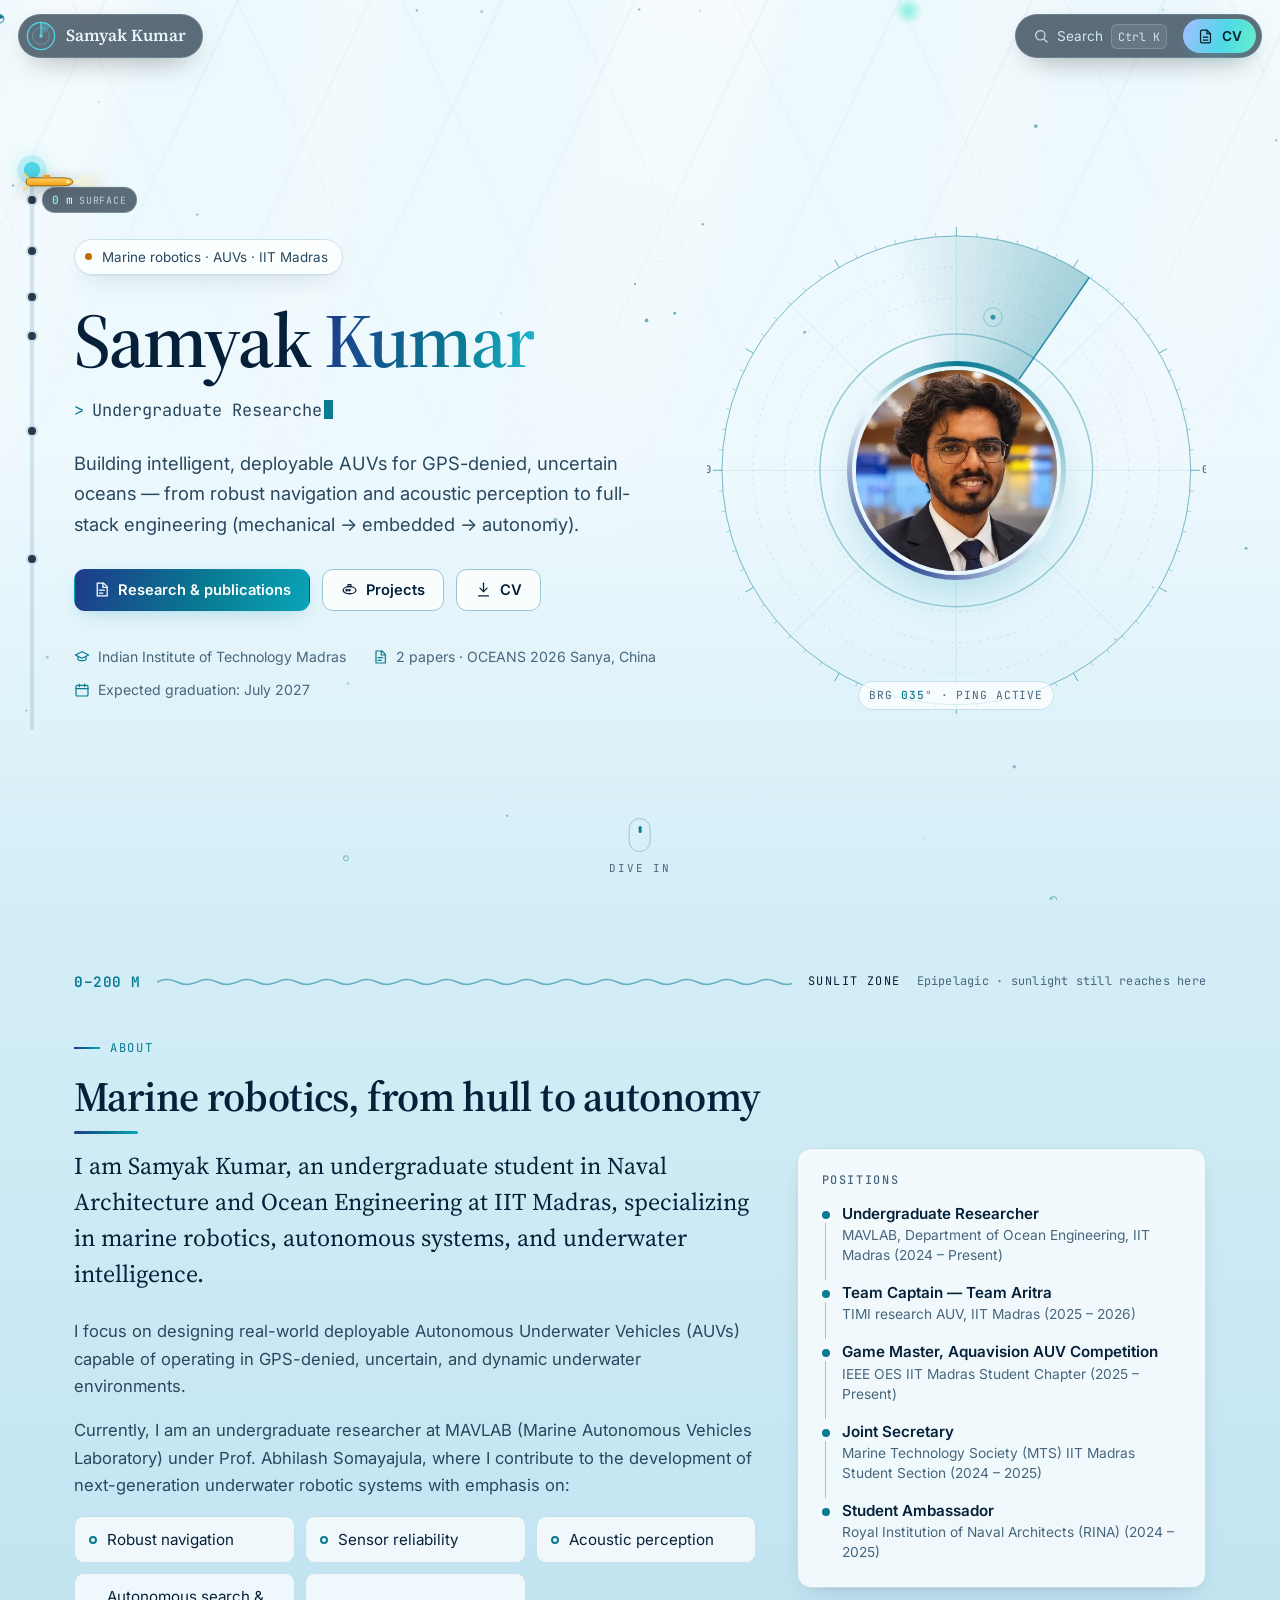
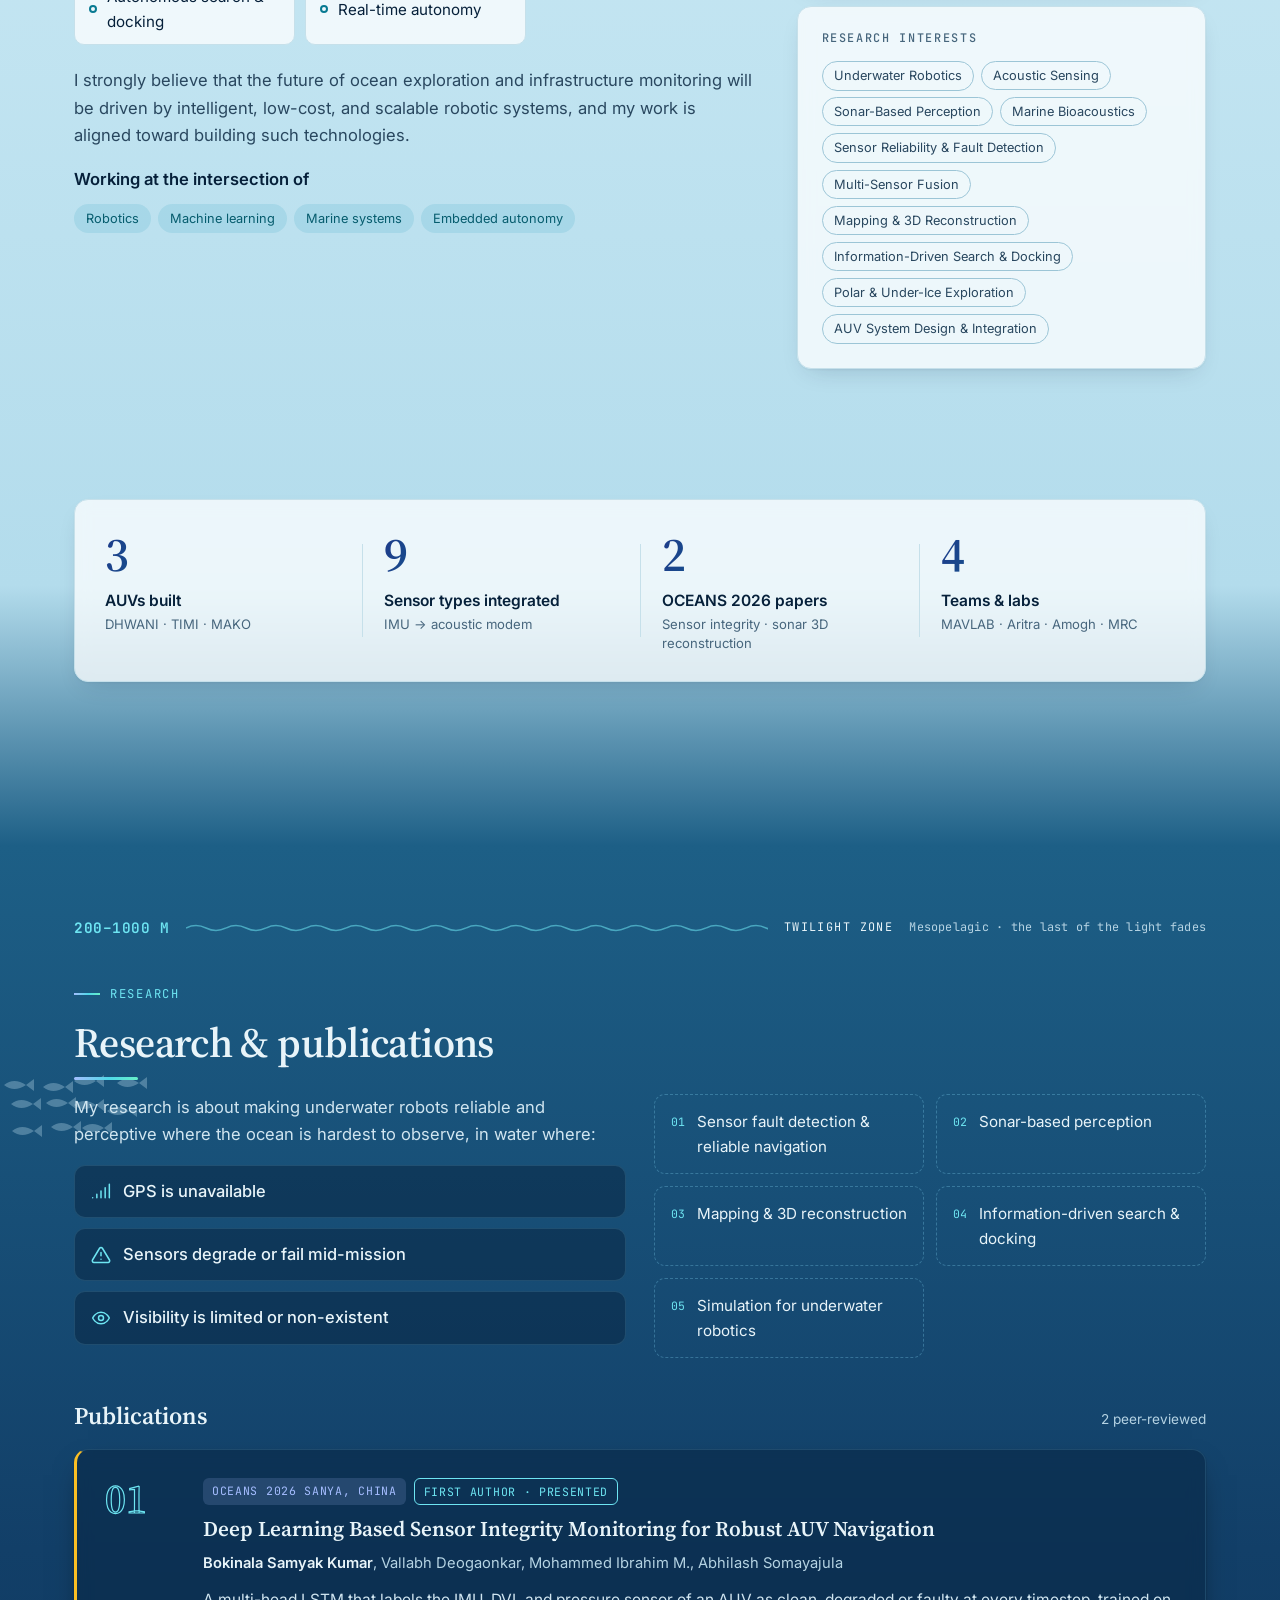
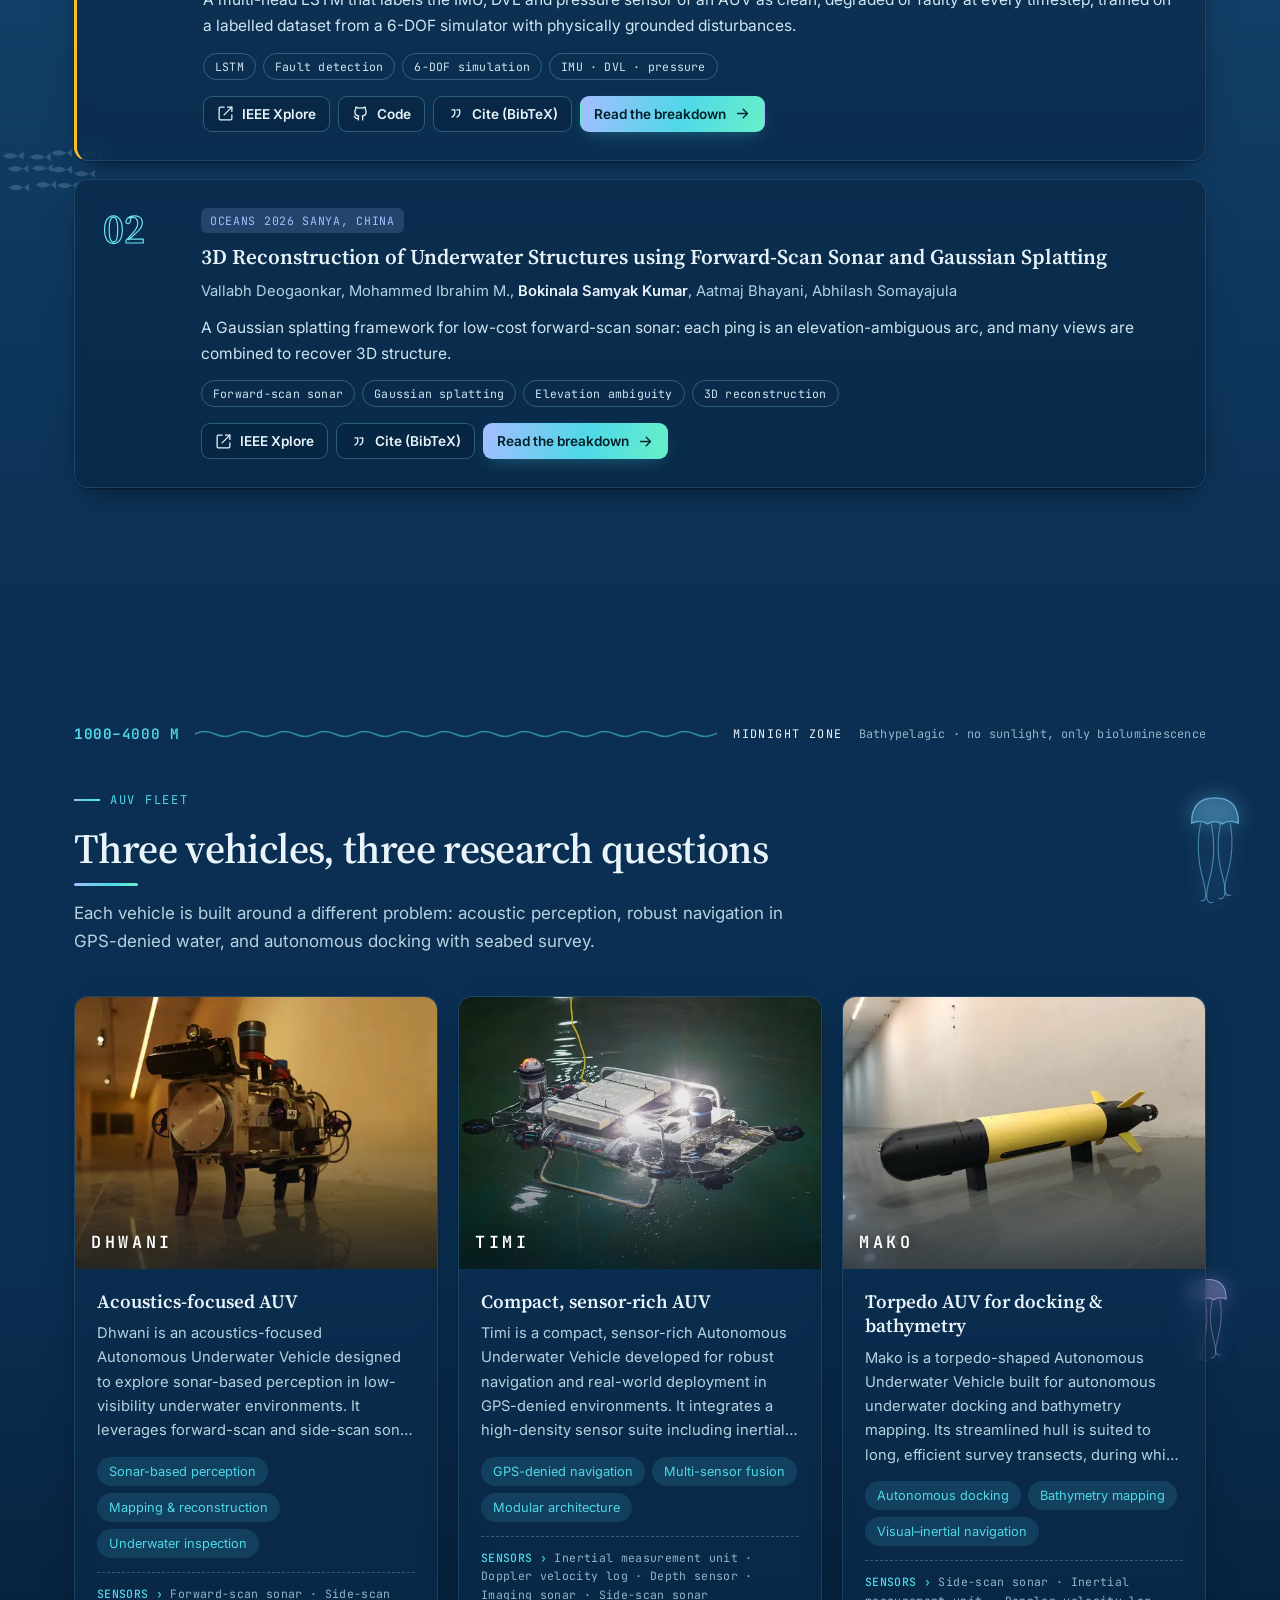
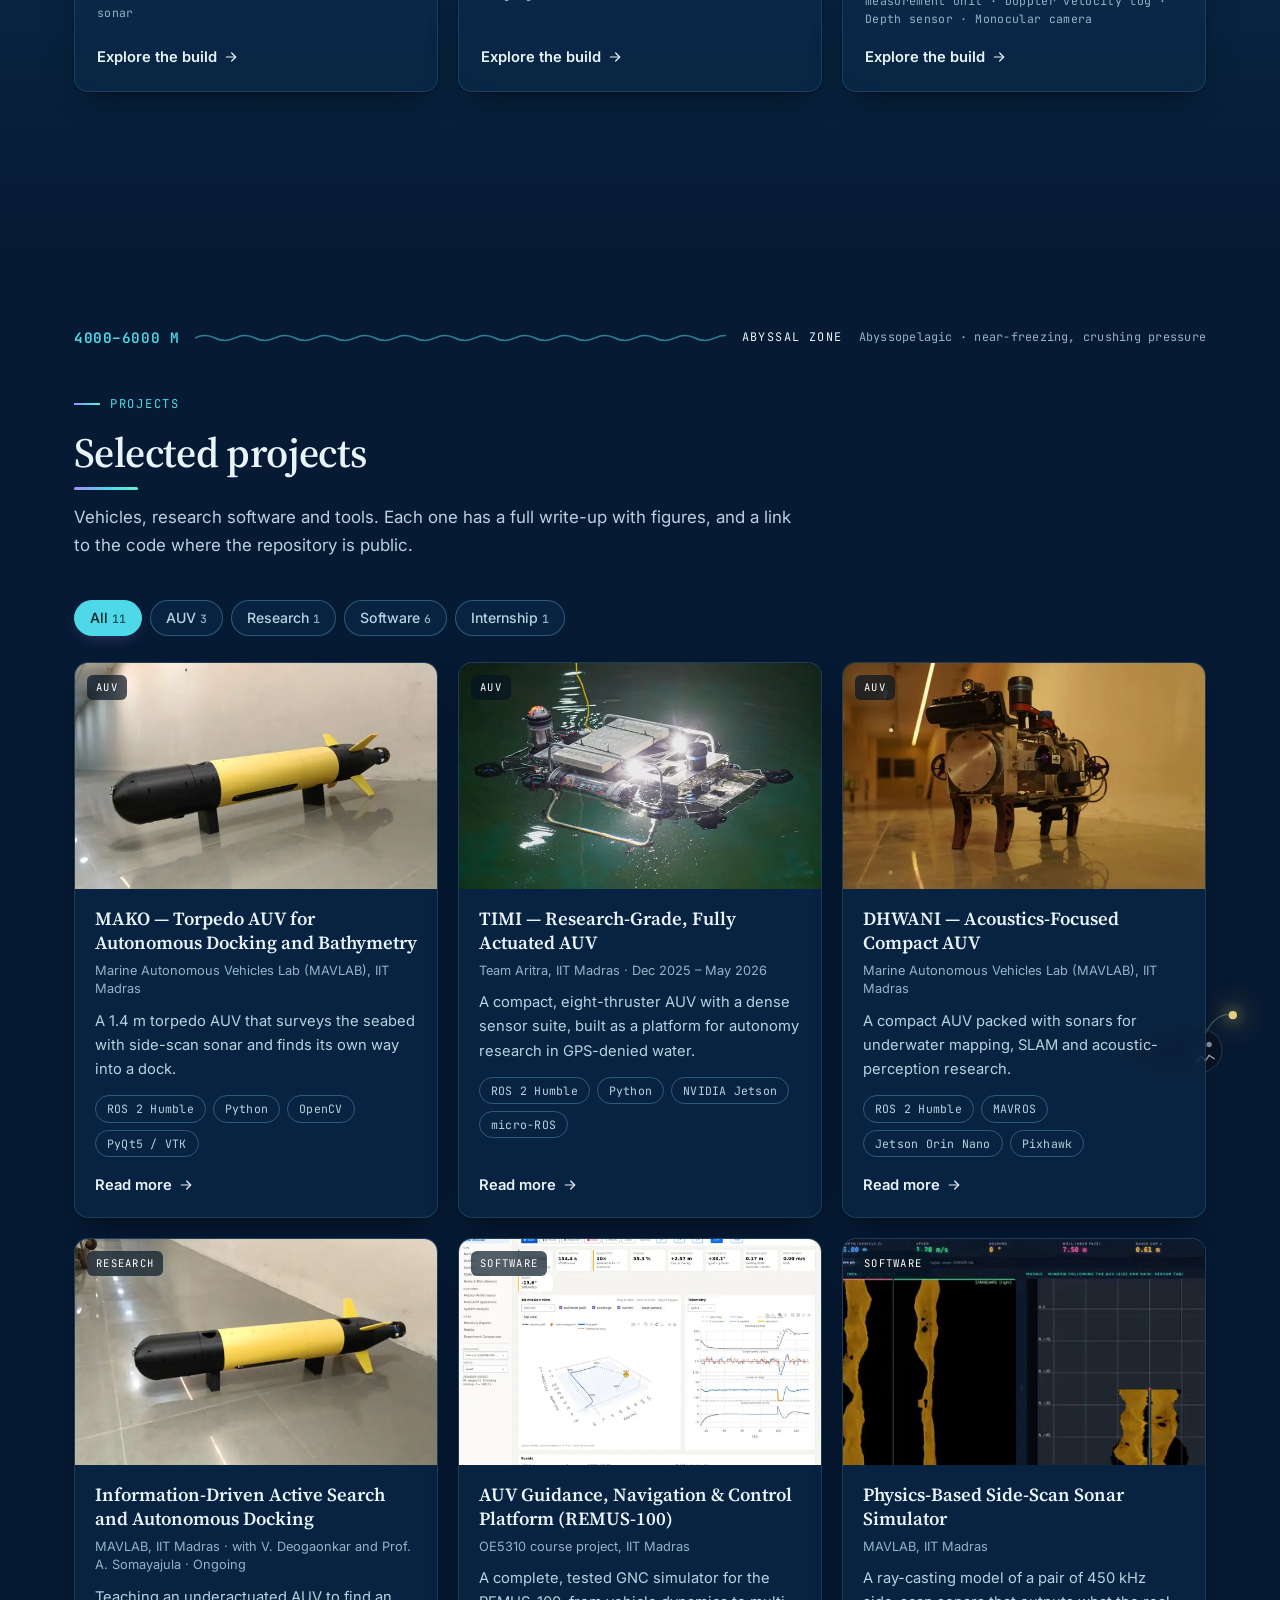
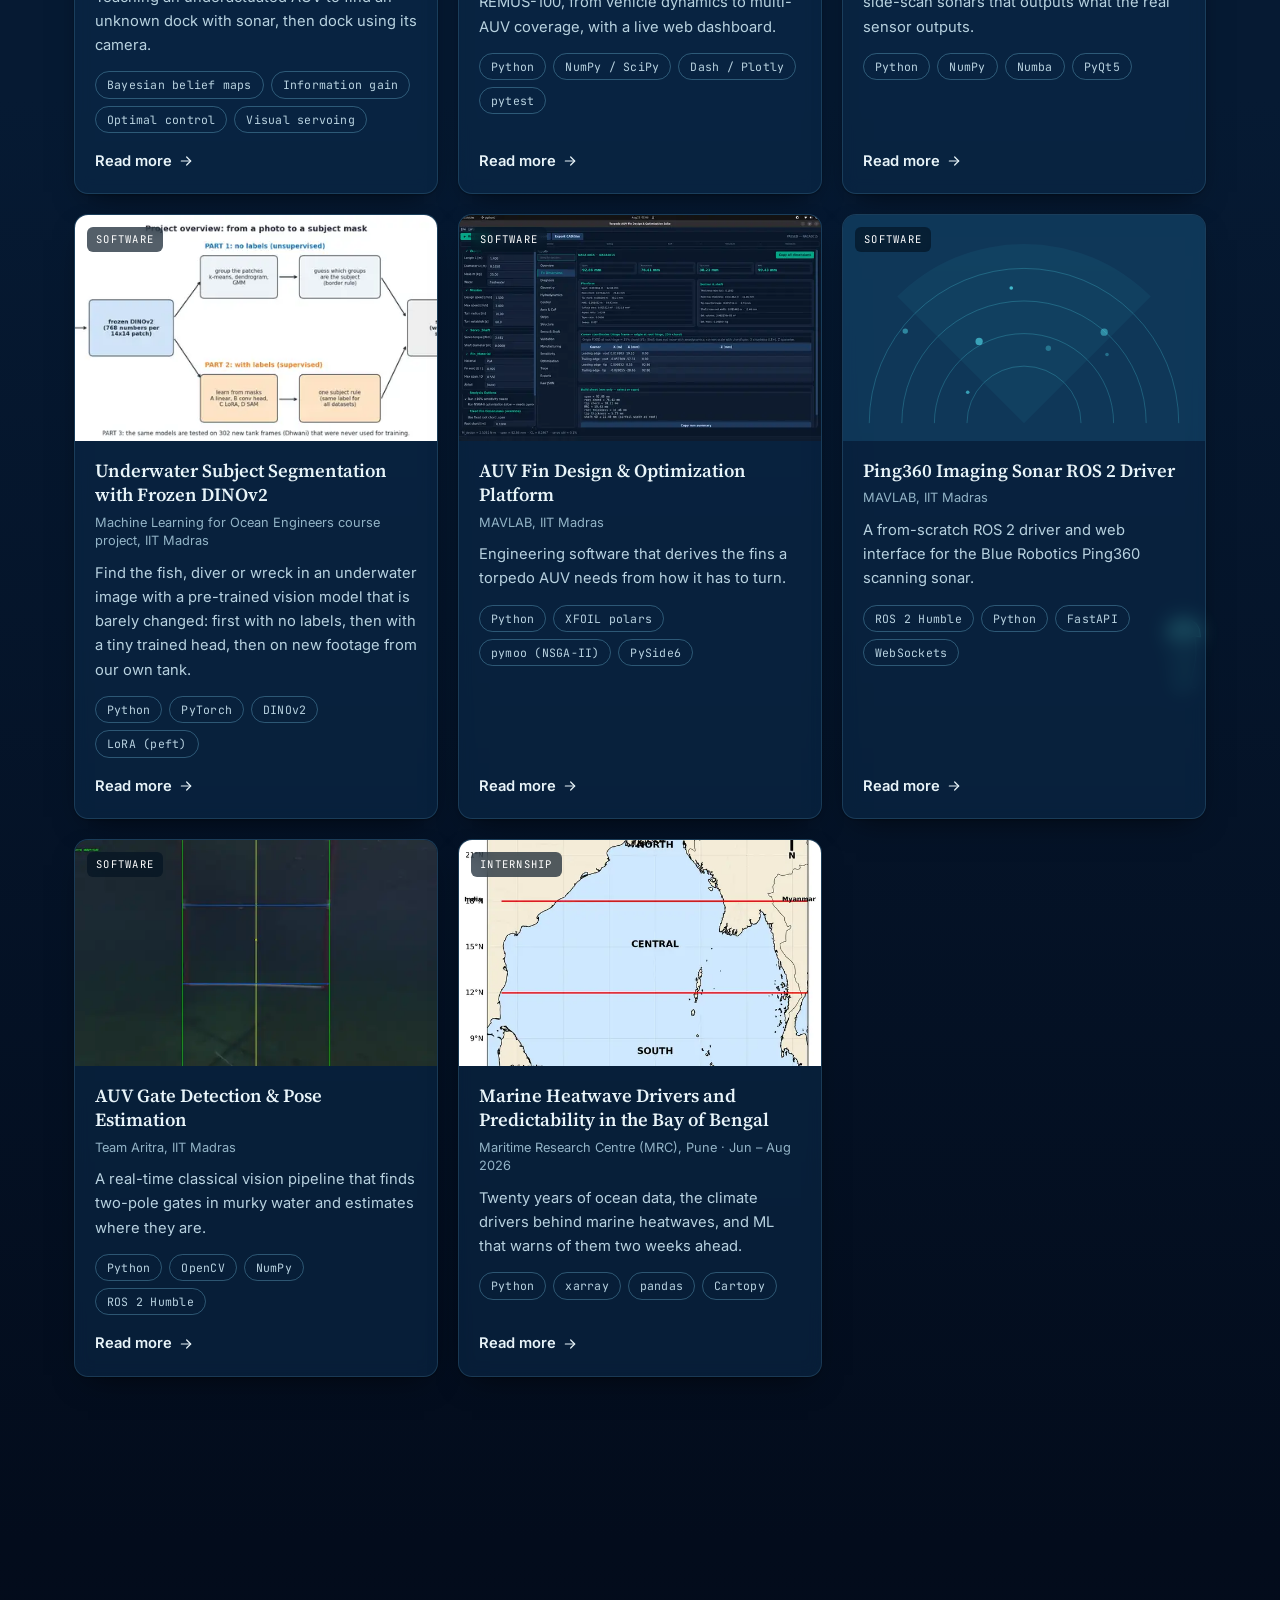
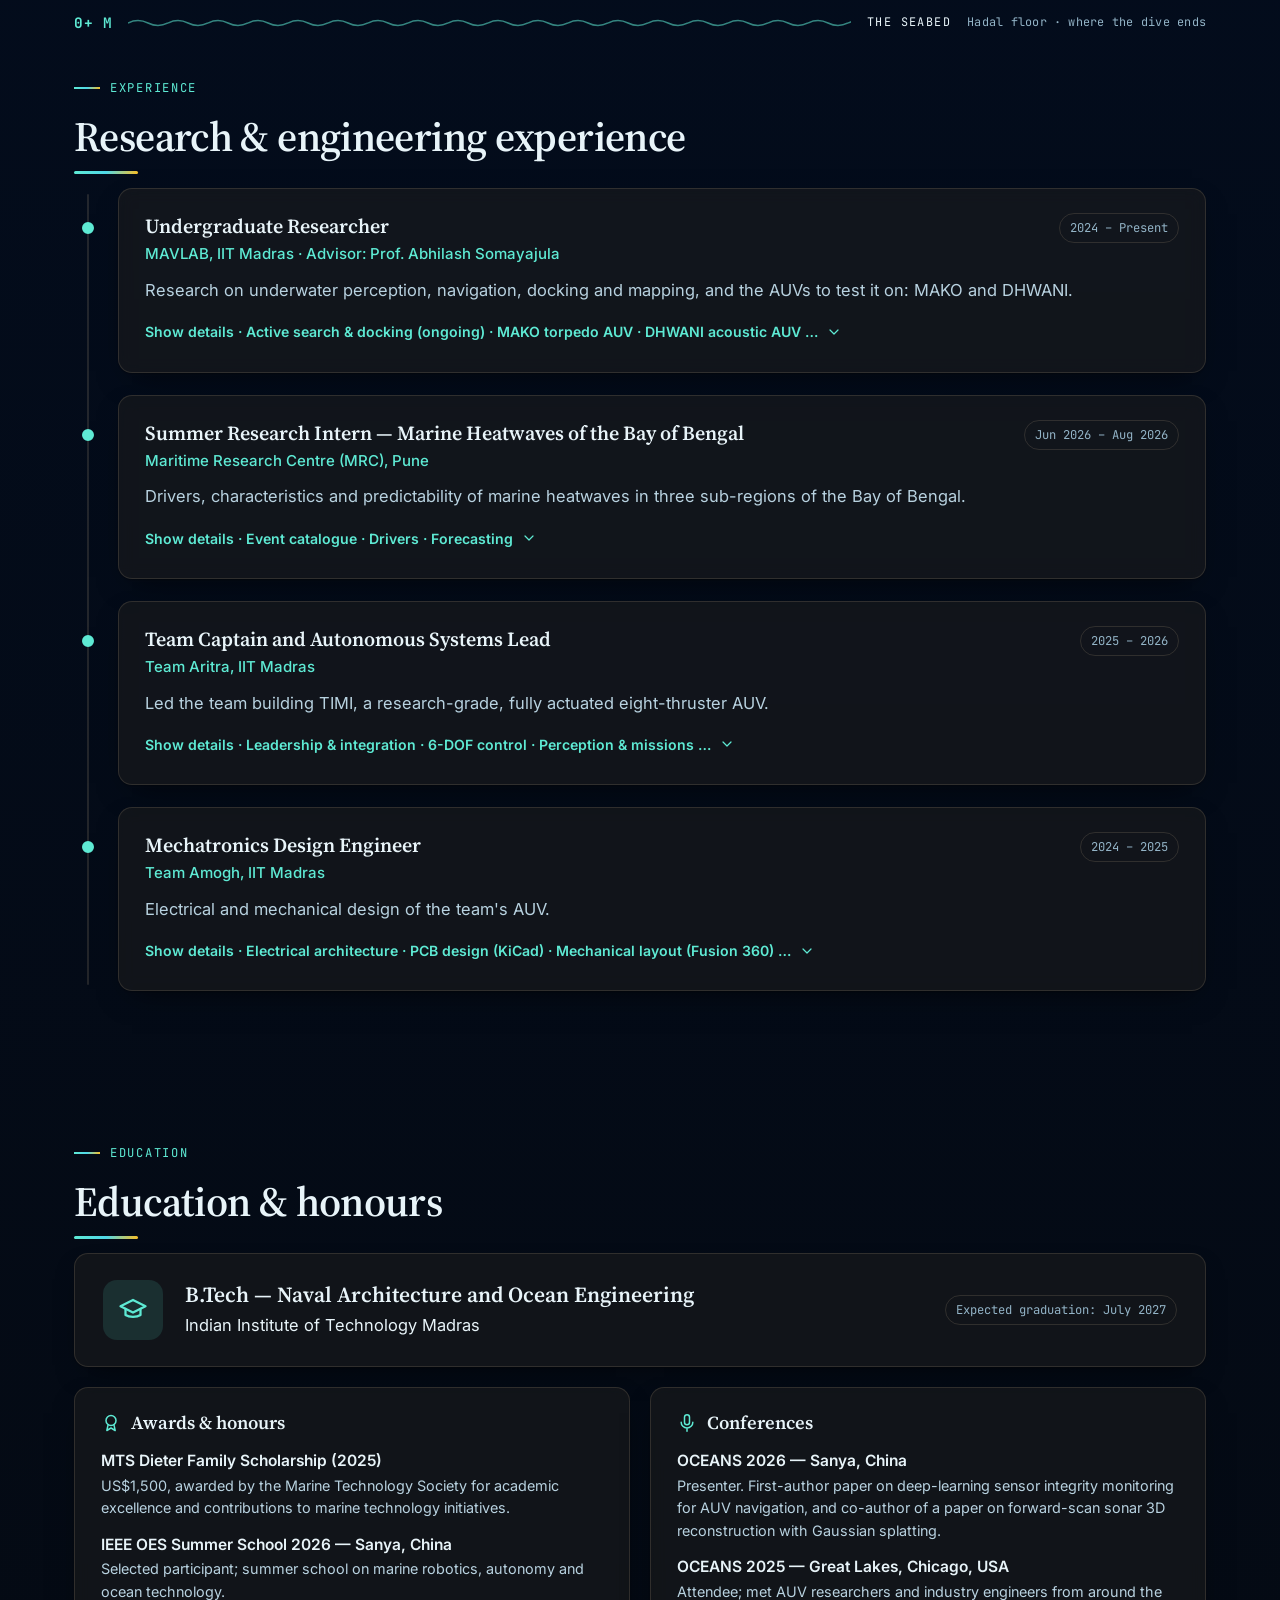
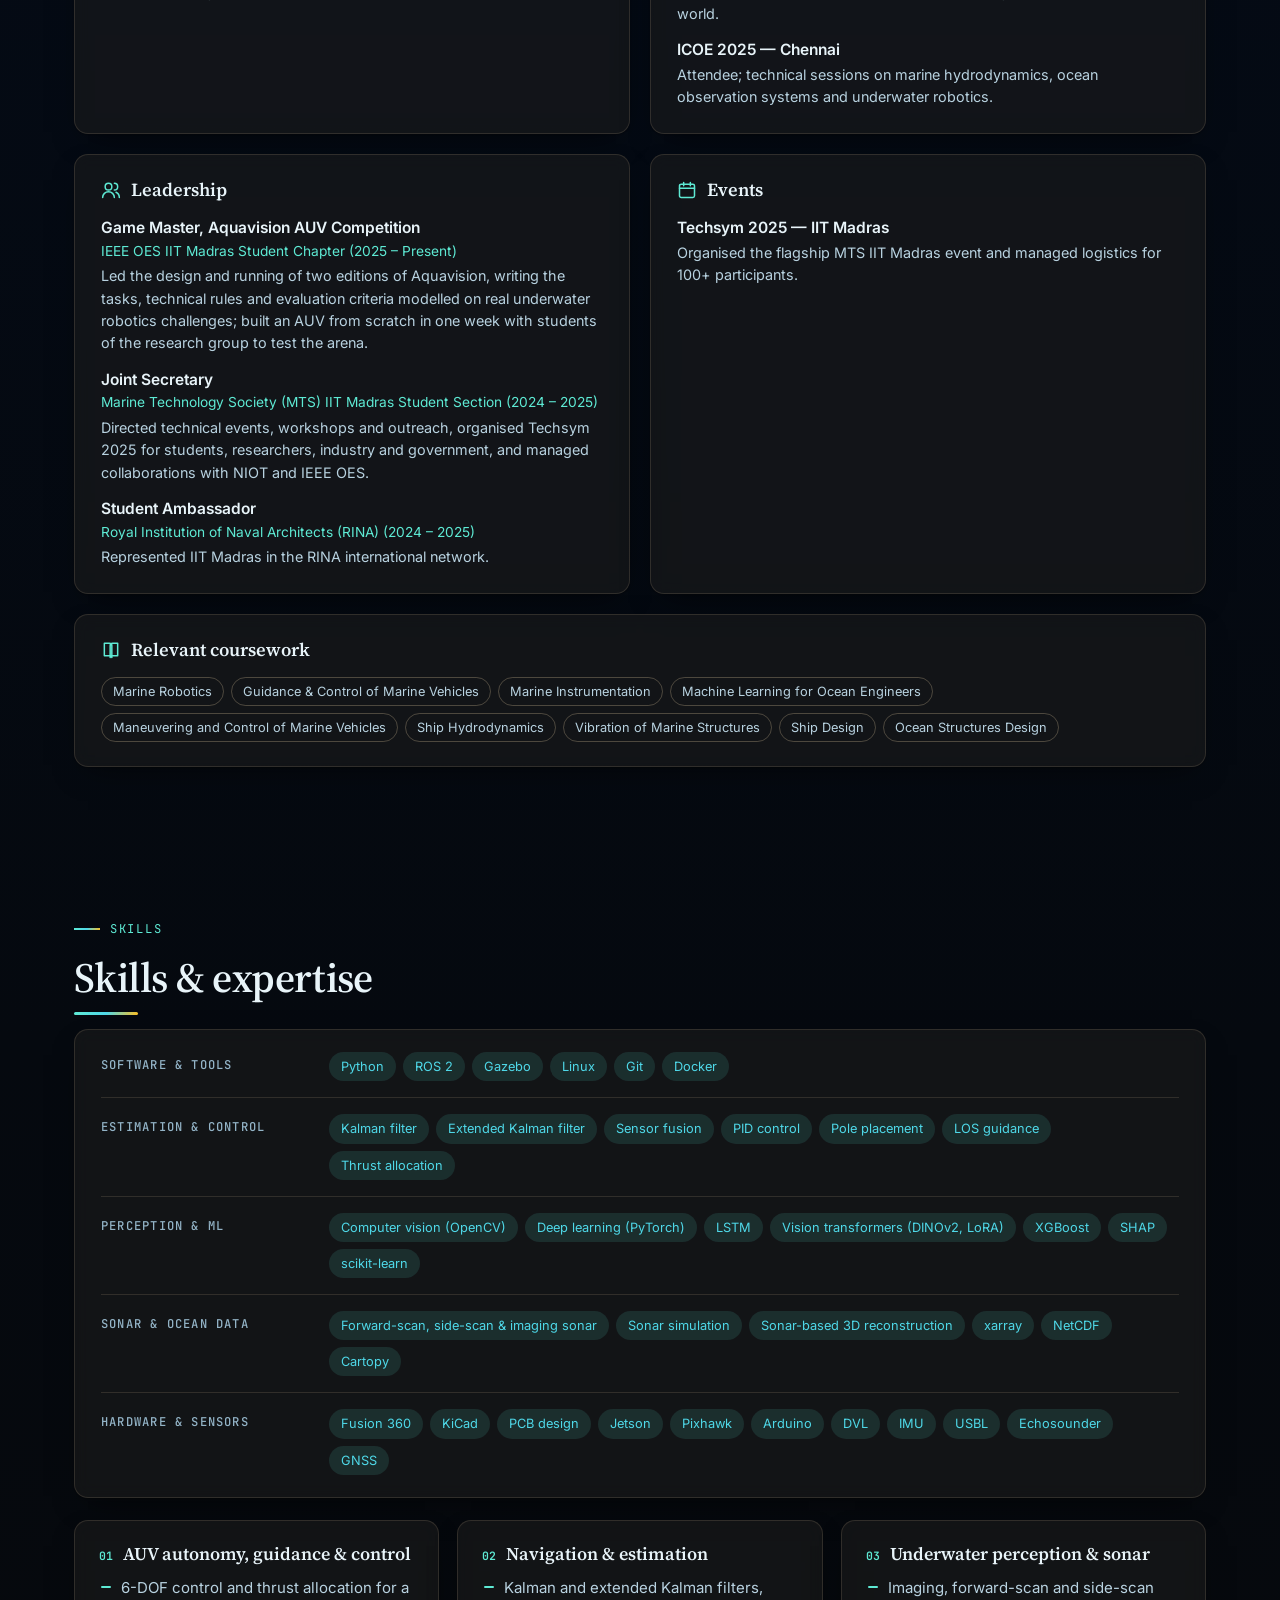
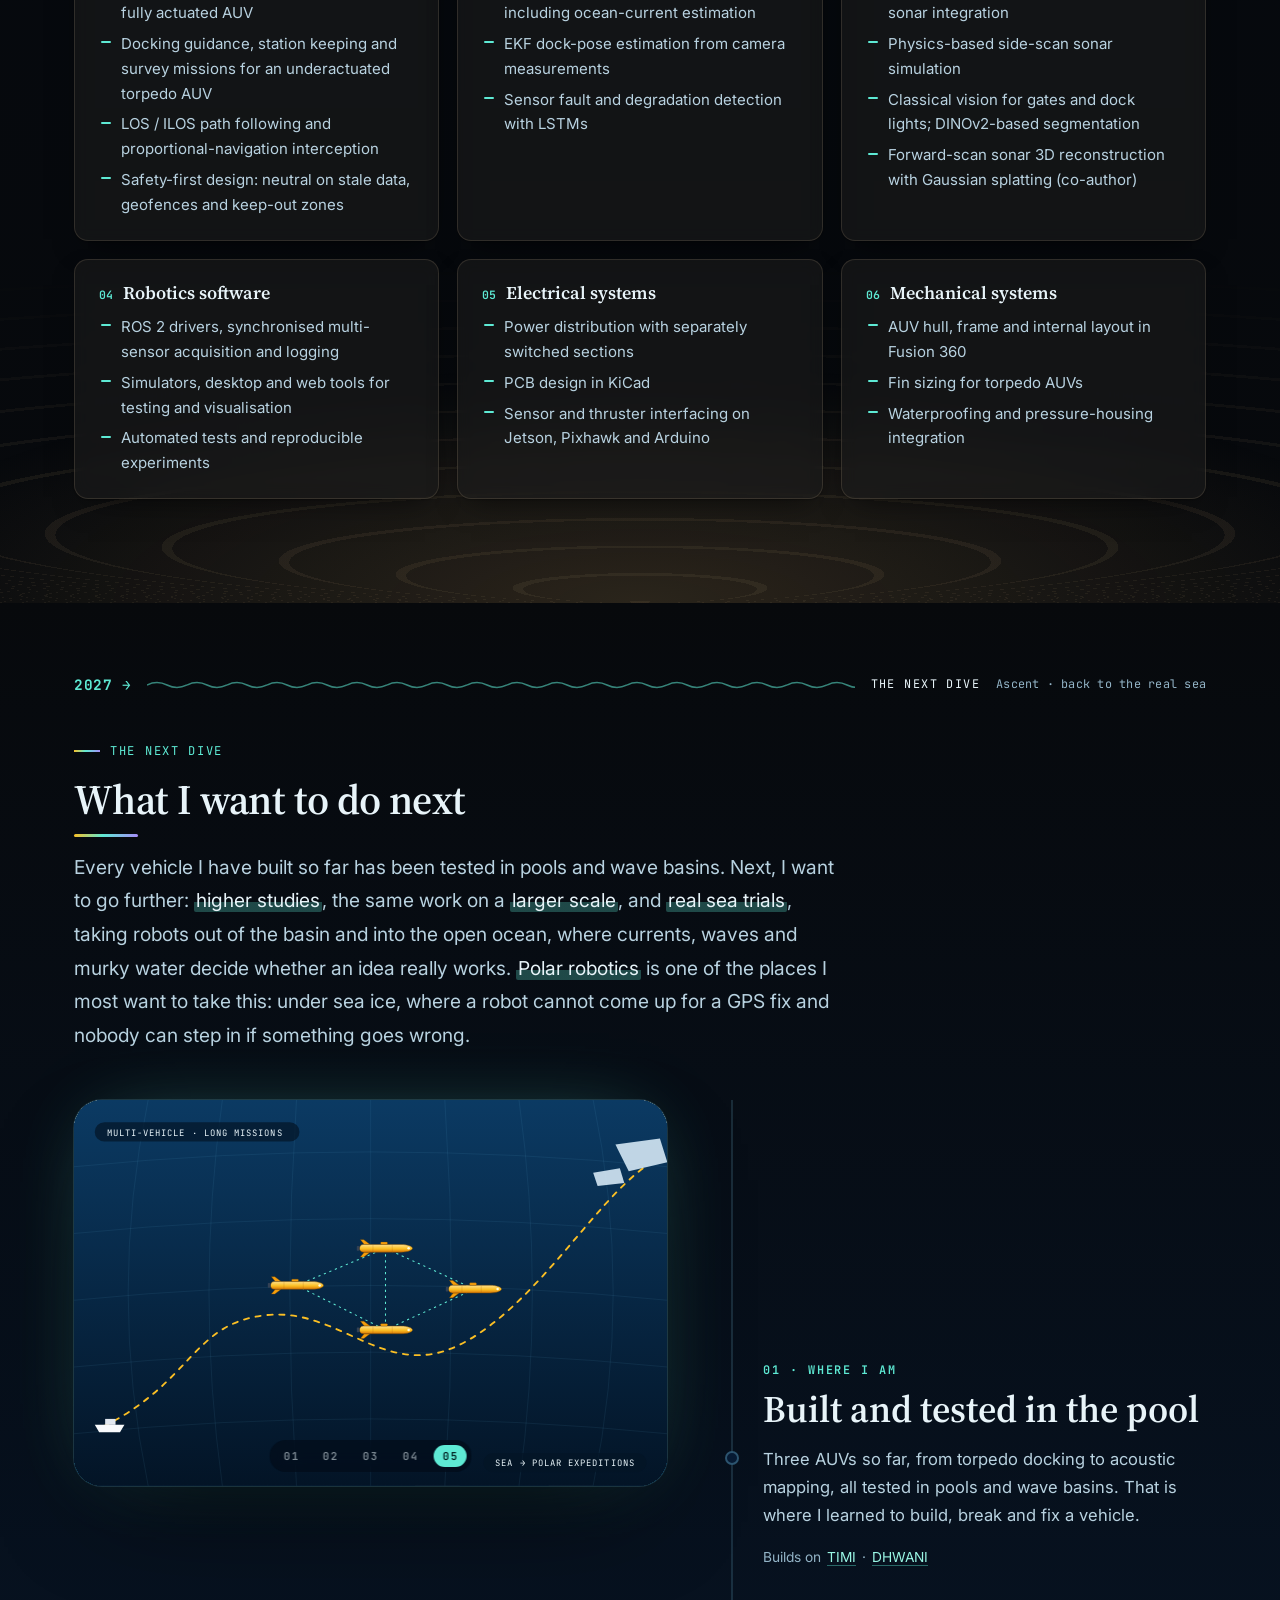
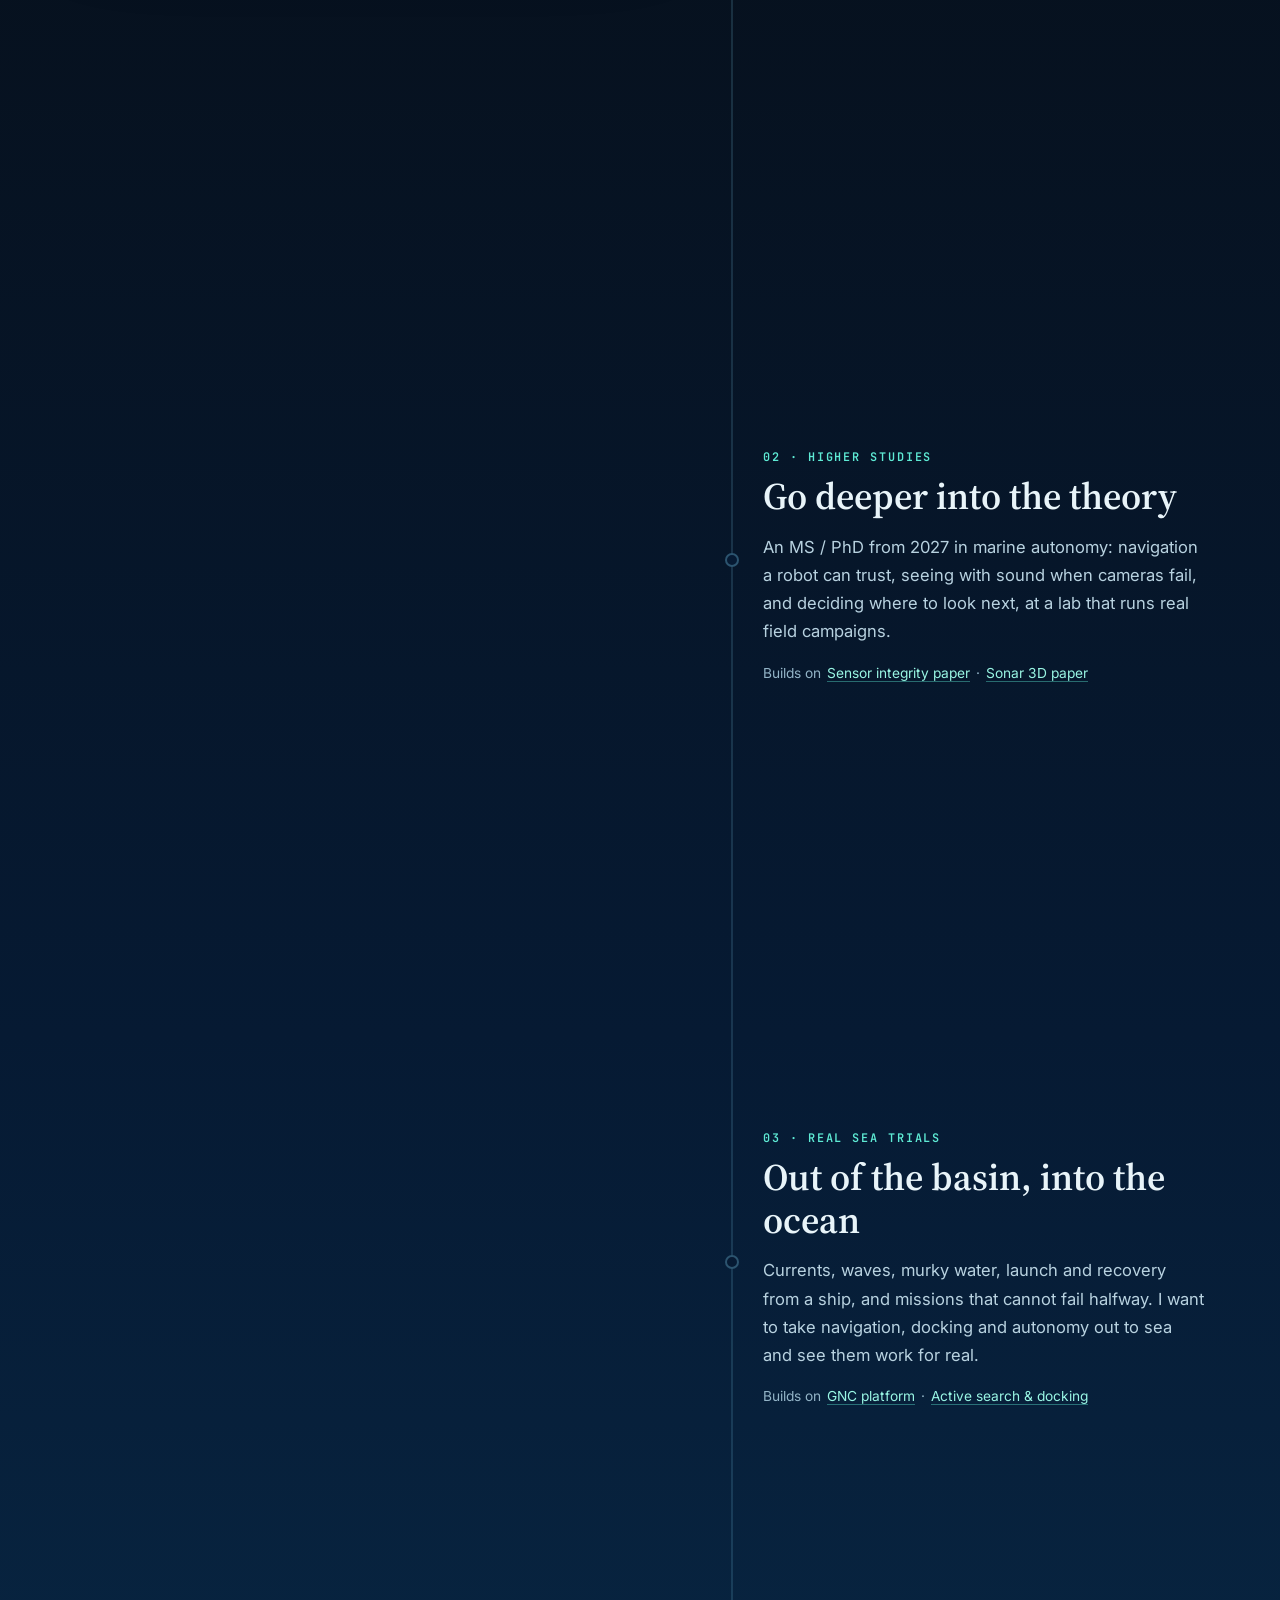
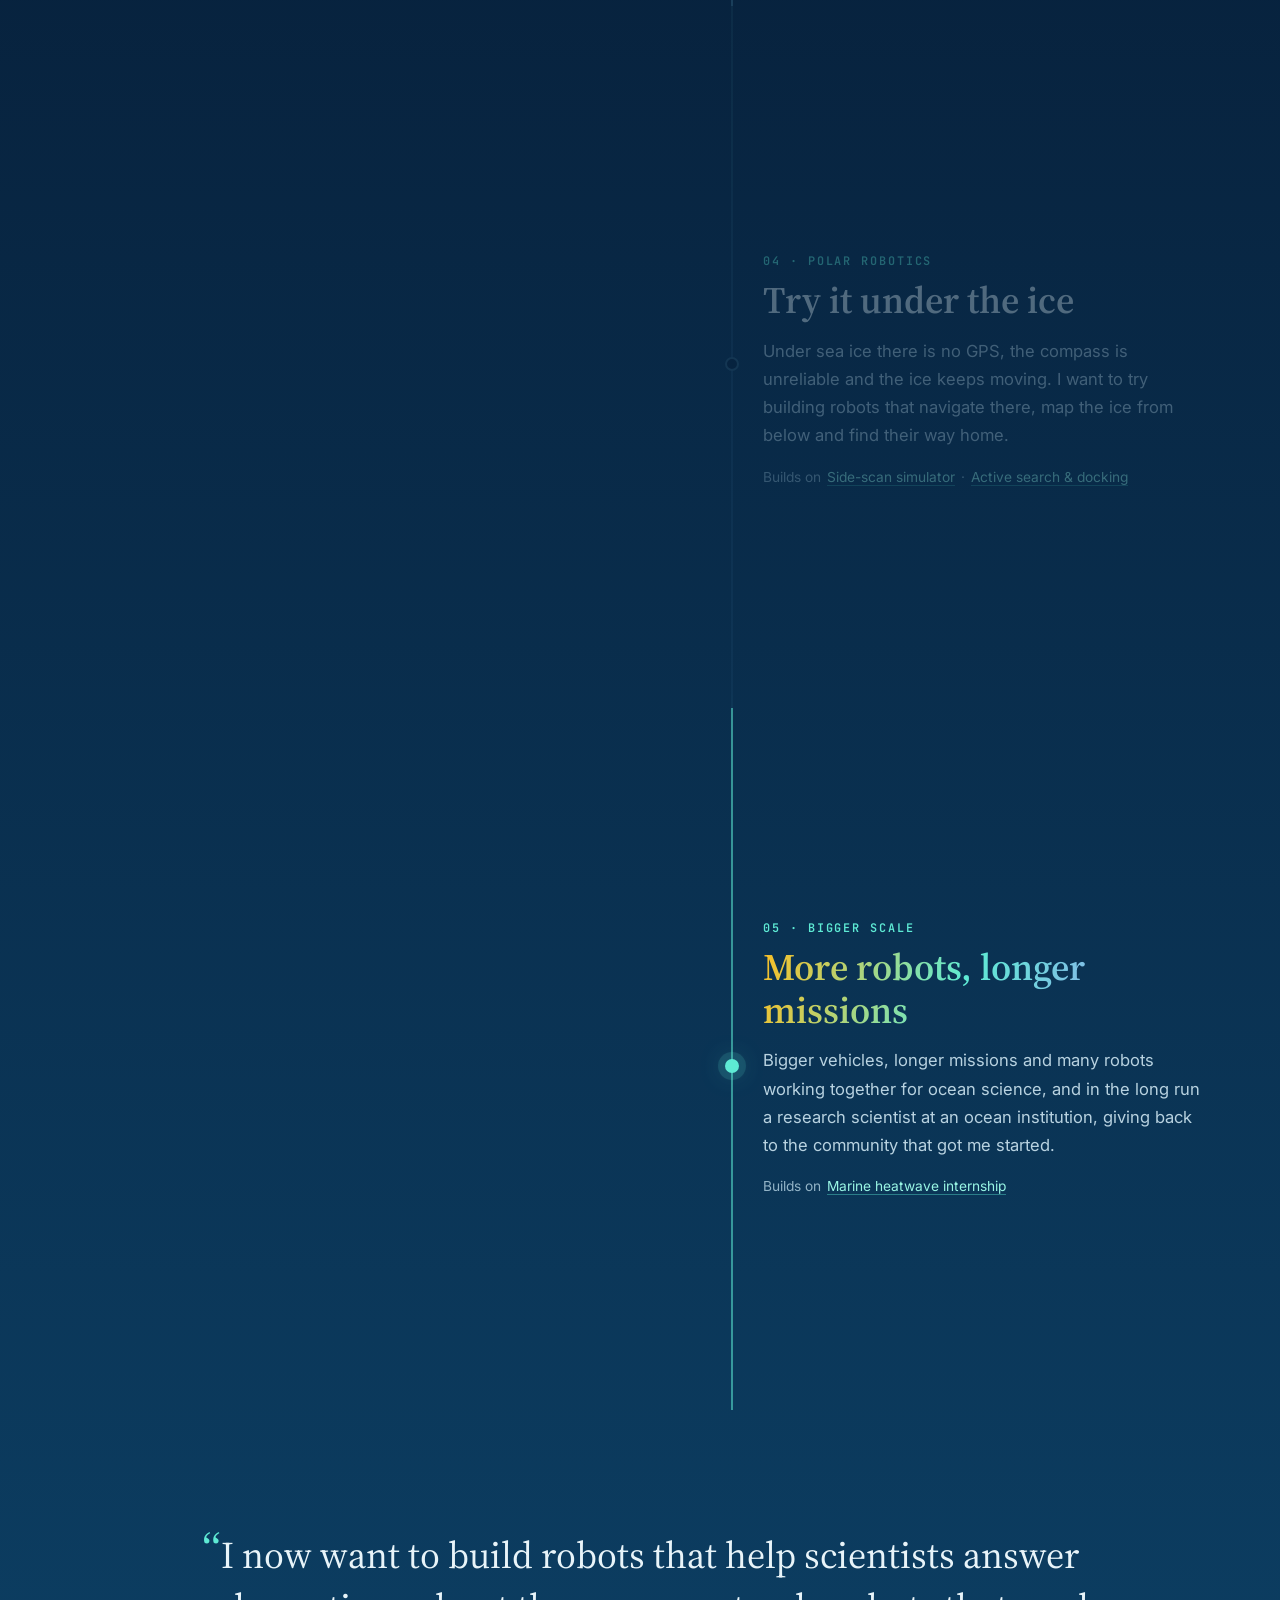
==== commit e7a4facd: "Add 'The next dive': ascent zone with a five-act animated story (pool, higher studies, real sea tria" ====
--- a/index.html
+++ b/index.html
@@ -44,6 +44,7 @@
   <script defer src="assets/js/links.js"></script>
   <script defer src="assets/js/common.js"></script>
   <script defer src="assets/js/home.js"></script>
+  <script defer src="assets/js/next.js"></script>
 </head>
 <body>
   <a class="skip-link" href="#main">Skip to content</a>
@@ -96,6 +97,11 @@
       <section class="section" id="experience" aria-label="Experience"><div class="container" id="experience-body"></div></section>
       <section class="section" id="education" aria-label="Education"><div class="container" id="education-body"></div></section>
       <section class="section" id="skills" aria-label="Skills"><div class="container" id="skills-body"></div></section>
+    </div>
+
+    <div class="zone" data-zone="next" data-depth="6500" data-label="2027">
+      <div class="container"><div class="zone-banner" data-reveal><span class="zb-depth"><b>2027</b> →</span><span class="zb-wave" aria-hidden="true"></span><span class="zb-name">The next dive</span><span class="zb-note">Ascent · back to the real sea</span></div></div>
+      <section class="section" id="next" aria-label="What I want to do next"><div class="container" id="next-body"></div></section>
       <section class="section" id="contact" aria-label="Contact"><div class="container" id="contact-body"></div></section>
     </div>
   </main>
--- a/assets/css/style.css
+++ b/assets/css/style.css
@@ -341,6 +341,8 @@
 .g-auv .beam { opacity: 0; transition: opacity 0.6s; }
 .g-auv.lights .beam { opacity: 1; }
 @keyframes bob { 0%, 100% { transform: translate(14px, 0) rotate(12deg); } 50% { transform: translate(14px, 3px) rotate(16deg); } }
+.g-auv.rising svg { animation-name: bob-up; }
+@keyframes bob-up { 0%, 100% { transform: translate(14px, 0) rotate(-14deg); } 50% { transform: translate(14px, -3px) rotate(-18deg); } }
 .g-read {
   position: absolute;
   left: 18px;
@@ -1293,7 +1295,7 @@
 }
 .edu-logo svg { width: 30px; height: 30px; }
 .edu-hero h3 { font-family: var(--font-serif); font-size: 1.35rem; margin-bottom: 4px; }
-.edu-hero .school { color: var(--text-2); }
+.edu-hero .cr-school { color: var(--text-2); }
 .edu-grid {
   display: grid;
   grid-template-columns: repeat(2, 1fr);
@@ -2024,22 +2026,6 @@
 .js .zone:not(.tone-light) [data-reveal]:not(.in) { filter: blur(6px); }
 .js .zone:not(.tone-light) [data-reveal] { transition: opacity 1s var(--ease), transform 1s var(--ease), filter 1s var(--ease); transition-delay: var(--d, 0s); }
 
-/* Research: honest pointer to the future direction */
-.next-hint {
-  display: inline-flex;
-  align-items: center;
-  gap: 8px;
-  margin-top: 16px;
-  padding: 7px 14px;
-  border-radius: 999px;
-  border: 1px dashed var(--border-strong);
-  color: var(--text-2);
-  font-size: 0.86rem;
-}
-.next-hint b { color: var(--accent); font-weight: 600; }
-.next-hint svg { width: 14px; height: 14px; }
-.next-hint:hover { color: var(--text); border-color: var(--accent); }
-
 /* Seabed contact */
 .seabed-mark {
   font-family: var(--font-mono);
@@ -2054,6 +2040,224 @@
 /* pages other than home sit at midnight depth */
 .page-deep .detail, .page-deep main { color: var(--text); }
 .site-footer { position: relative; }
+/* the home page ends in the ascent zone: footer continues its colour */
+body:has(.zone[data-zone="next"]) .site-footer { background: #0e4a72; border-top-color: transparent; }
+
+/* ================= The next dive (ascent zone + five-act story) ================= */
+.zone[data-zone="next"] {
+  --z-top: #07090c; --z-mid: #061a33; --z-mid-at: 40%; --z-bot: #0e4a72;
+  --accent: #5eead4;
+  --accent-strong: #99f6e4;
+  --accent-soft: rgba(94, 234, 212, 0.14);
+  --glow: rgba(94, 234, 212, 0.42);
+  --sonar: 94, 234, 212;
+  --grad: linear-gradient(110deg, #fbbf24, #5eead4 45%, #a78bfa);
+  padding-bottom: 0;
+}
+/* light from the surface returning at the end of the ascent */
+.zone[data-zone="next"]::after {
+  content: "";
+  position: absolute;
+  left: 0; right: 0; bottom: 0;
+  height: 520px;
+  z-index: -2;
+  background: radial-gradient(ellipse 70% 100% at 50% 100%, rgba(253, 226, 184, 0.16), transparent 70%);
+  pointer-events: none;
+}
+.nd-lead { max-width: 64ch; font-size: clamp(1.05rem, 1.6vw, 1.2rem); line-height: 1.75; color: var(--text-2); margin: 6px 0 0; }
+.nd-lead mark { background: linear-gradient(transparent 58%, rgba(var(--sonar), 0.28) 0); color: var(--text); padding: 0 2px; border-radius: 2px; }
+
+.nd { position: relative; display: grid; grid-template-columns: minmax(0, 1.25fr) minmax(0, 1fr); gap: clamp(28px, 5vw, 64px); margin-top: 48px; }
+.nd-stage {
+  position: sticky;
+  top: max(84px, calc(50vh - 210px));
+  aspect-ratio: 800 / 520;
+  border-radius: 28px;
+  overflow: hidden;
+  background: #04131f;
+  box-shadow: 0 0 0 1px var(--border), 0 40px 110px -40px rgba(0, 0, 0, 0.85), 0 0 80px -30px var(--glow);
+  isolation: isolate;
+}
+.nd-svg { display: block; width: 100%; height: 100%; }
+.nd-svg text { font-family: var(--font-mono); font-size: 12px; letter-spacing: 0.12em; fill: #e8f4f9; }
+.nd-svg .act { opacity: 0; transform-box: view-box; transform-origin: 50% 50%; transform: scale(1.08); transition: opacity 0.9s var(--ease), transform 1.4s var(--ease); }
+.nd[data-act="pool"] .act[data-act="pool"],
+.nd[data-act="study"] .act[data-act="study"],
+.nd[data-act="sea"] .act[data-act="sea"],
+.nd[data-act="polar"] .act[data-act="polar"],
+.nd[data-act="scale"] .act[data-act="scale"] { opacity: 1; transform: none; }
+.nd-svg .act * { animation-play-state: paused; }
+.nd.live[data-act="pool"] .act[data-act="pool"] *,
+.nd.live[data-act="study"] .act[data-act="study"] *,
+.nd.live[data-act="sea"] .act[data-act="sea"] *,
+.nd.live[data-act="polar"] .act[data-act="polar"] *,
+.nd.live[data-act="scale"] .act[data-act="scale"] * { animation-play-state: running; }
+
+.nd-hud { position: absolute; left: 50%; bottom: 14px; transform: translateX(-50%); display: flex; gap: 6px; padding: 5px; border-radius: 999px; background: rgba(2, 10, 20, 0.55); backdrop-filter: blur(8px); -webkit-backdrop-filter: blur(8px); }
+.nd-hud span { font: 600 0.68rem var(--font-mono); letter-spacing: 0.08em; color: rgba(232, 244, 249, 0.55); padding: 4px 9px; border-radius: 999px; transition: background 0.4s, color 0.4s; }
+.nd[data-act="pool"] .nd-hud [data-act="pool"],
+.nd[data-act="study"] .nd-hud [data-act="study"],
+.nd[data-act="sea"] .nd-hud [data-act="sea"],
+.nd[data-act="polar"] .nd-hud [data-act="polar"],
+.nd[data-act="scale"] .nd-hud [data-act="scale"] { background: var(--accent); color: #022; }
+
+/* chapters: plain text on a glowing rail, no cards */
+.nd-chapters { list-style: none; margin: 0; padding: 0; }
+.nd-ch { position: relative; min-height: 78vh; display: flex; flex-direction: column; justify-content: center; padding-left: 30px; border-left: 2px solid var(--border); opacity: 0.32; transition: opacity 0.7s var(--ease), border-color 0.7s; }
+.nd-ch::before { content: ""; position: absolute; left: -8px; top: 50%; width: 14px; height: 14px; border-radius: 50%; background: #061a33; border: 2px solid var(--border-strong); transition: background 0.5s, box-shadow 0.5s, border-color 0.5s; }
+.nd-ch.on { opacity: 1; border-color: rgba(var(--sonar), 0.55); }
+.nd-ch.on::before { background: var(--accent); border-color: var(--accent); box-shadow: 0 0 0 7px var(--accent-soft), 0 0 26px var(--glow); }
+.nd-ch > * { transition: transform 0.8s var(--ease); }
+.nd-ch:not(.on) > * { transform: translateY(14px); }
+.nd-kicker { font: 600 0.74rem var(--font-mono); letter-spacing: 0.16em; text-transform: uppercase; color: var(--accent); margin-bottom: 10px; }
+.nd-ch h3 { font-family: var(--font-serif); font-size: clamp(1.6rem, 3vw, 2.35rem); line-height: 1.15; margin: 0 0 14px; color: var(--text); }
+.nd-ch.on h3 { background: var(--grad); -webkit-background-clip: text; background-clip: text; color: transparent; }
+.nd-ch p { color: var(--text-2); font-size: 1.04rem; line-height: 1.7; margin: 0; max-width: 46ch; }
+.nd-ch .nd-builds { margin-top: 16px; font-size: 0.86rem; color: var(--text-3); }
+.nd-builds a { color: var(--accent-strong); border-bottom: 1px solid rgba(var(--sonar), 0.4); margin: 0 2px; }
+.nd-builds a:hover { border-bottom-color: currentColor; }
+
+.nd-quote { margin: clamp(60px, 10vw, 120px) auto 10px; max-width: 920px; text-align: center; font-family: var(--font-serif); font-size: clamp(1.45rem, 3.2vw, 2.35rem); line-height: 1.38; color: var(--text); }
+.nd-quote p { margin: 0; }
+.nd-quote p::before, .nd-quote p::after { color: var(--accent); font-size: 1.3em; line-height: 0; }
+.nd-quote p::before { content: "“"; }
+.nd-quote p::after { content: "”"; }
+.nd-quote span { display: inline-block; opacity: 0; transform: translateY(0.5em); filter: blur(5px); transition: opacity 0.7s var(--ease), transform 0.7s var(--ease), filter 0.7s var(--ease); transition-delay: calc(var(--i) * 55ms + 0.2s); }
+.nd-quote.in span { opacity: 1; transform: none; filter: none; }
+
+@media (max-width: 760px) {
+  .nd { grid-template-columns: minmax(0, 1fr); gap: 0; margin-top: 28px; }
+  .nd-stage { top: 64px; border-radius: 20px; z-index: 2; }
+  .nd-chapters { padding-top: 8vh; }
+  .nd-ch { min-height: 72vh; padding-left: 22px; justify-content: flex-end; padding-bottom: 6vh; }
+  .nd-ch::before { top: auto; bottom: calc(6vh + 8px); }
+  .nd-hud { bottom: 8px; }
+  .nd-hud span { padding: 3px 7px; }
+}
+
+/* ---- act 1: pool ---- */
+.act .surf { animation: nd-slide 3s linear infinite; --w: -80px; }
+.act .rope { animation: nd-bob 2.4s ease-in-out infinite alternate; }
+.act .caus { animation: nd-caus 4.5s ease-in-out infinite; animation-delay: var(--d); }
+.act .lap { animation: nd-lap 11s ease-in-out infinite; }
+.act .lap-flip { transform-box: fill-box; transform-origin: 50% 50%; animation: nd-flip 11s ease-in-out infinite; }
+.act .bub { animation: nd-bub 2.6s ease-out infinite; animation-delay: var(--d); opacity: 0; }
+@keyframes nd-slide { to { transform: translateX(var(--w)); } }
+@keyframes nd-bob { to { transform: translateY(3px); } }
+@keyframes nd-caus { 0%, 100% { opacity: 0; transform: translateX(0); } 50% { opacity: 0.45; transform: translateX(24px); } }
+@keyframes nd-lap { 0%, 100% { transform: translateX(-220px); } 45%, 50% { transform: translateX(220px) translateY(-14px); } 95% { transform: translateX(-220px); } }
+@keyframes nd-flip { 0%, 44% { transform: scaleX(1); } 50%, 94% { transform: scaleX(-1); } 100% { transform: scaleX(1); } }
+@keyframes nd-bub { 0% { opacity: 0.9; transform: translate(0, 0); } 100% { opacity: 0; transform: translate(var(--x), -70px); } }
+
+/* ---- act 2: higher studies (one-shot drawing on each visit) ---- */
+.act .draw { stroke-dasharray: var(--len); stroke-dashoffset: var(--len); }
+.act.play .draw { animation: nd-draw 1.5s var(--ease) forwards; animation-delay: var(--d); }
+.act .thin { stroke-width: 1.2; stroke: #7dd3fc; fill: none; }
+.act .callout text, .act .bp-t, .act .eq { opacity: 0; }
+.act.play .callout text, .act.play .bp-t { animation: nd-fade 0.7s var(--ease) forwards; animation-delay: var(--d); }
+.act.play .eq { animation: nd-fade 0.9s var(--ease) 0.4s forwards; }
+.act.play .eq2 { animation-delay: 2.8s; }
+.act .eq { font-size: 15px; fill: #bfdbfe; letter-spacing: 0.04em; }
+.act .bp-t, .act .callout text { fill: #bfdbfe; }
+.act .fan2 { animation: nd-pulse 2.2s ease-in-out infinite; }
+@keyframes nd-draw { to { stroke-dashoffset: 0; } }
+@keyframes nd-fade { from { opacity: 0; transform: translateY(6px); } to { opacity: 1; transform: none; } }
+@keyframes nd-pulse { 0%, 100% { opacity: 0.05; } 50% { opacity: 0.22; } }
+
+/* ---- act 3: real sea trials ---- */
+.act .w1 { animation: nd-slide 7s linear infinite; --w: -200px; }
+.act .w2 { animation: nd-slide 5s linear infinite; --w: -140px; }
+.act .w3 { animation: nd-slide 4s linear infinite; --w: -100px; }
+.act .ship { transform-box: fill-box; transform-origin: 50% 90%; animation: nd-rock 4.2s ease-in-out infinite alternate; }
+.act .cloud { animation: nd-cloud 14s ease-in-out infinite alternate; }
+.act .c2 { animation-duration: 19s; }
+.act .sun { transform-box: fill-box; transform-origin: 50% 50%; animation: nd-sun 6s ease-in-out infinite alternate; }
+.act .dv { transform-box: fill-box; transform-origin: 50% 50%; animation: nd-deploy 10s ease-in-out infinite; }
+.act .cable { transform-box: fill-box; transform-origin: 50% 0; animation: nd-cable 10s ease-in-out infinite; }
+.act .splash { transform-box: fill-box; transform-origin: 50% 50%; opacity: 0; animation: nd-splash 10s ease-out infinite; }
+.act .g-on { animation: nd-gps-on 10s step-end infinite; }
+.act .g-off { opacity: 0; fill: #fca5a5; animation: nd-gps-off 10s step-end infinite; }
+@keyframes nd-rock { from { transform: rotate(-2.2deg) translateY(0); } to { transform: rotate(2deg) translateY(3px); } }
+@keyframes nd-cloud { to { transform: translateX(46px); } }
+@keyframes nd-sun { to { transform: scale(1.08); } }
+@keyframes nd-deploy {
+  0% { transform: translate(0, -26px); opacity: 1; }
+  22% { transform: translate(0, 0); }
+  30% { transform: translate(0, 46px); }
+  38% { transform: translate(12px, 64px) rotate(4deg); }
+  88% { transform: translate(470px, 220px) rotate(12deg); opacity: 1; }
+  96%, 100% { transform: translate(520px, 236px) rotate(12deg); opacity: 0; }
+}
+@keyframes nd-cable { 0% { transform: scaleY(0.25); opacity: 1; } 22% { transform: scaleY(0.78); } 30% { transform: scaleY(1.75); opacity: 1; } 33%, 96% { transform: scaleY(1.75); opacity: 0; } 100% { transform: scaleY(0.25); opacity: 0; } }
+@keyframes nd-splash { 0%, 22% { opacity: 0; transform: scale(0.3); } 25% { opacity: 1; } 36%, 100% { opacity: 0; transform: scale(1.9); } }
+@keyframes nd-gps-on { 0% { opacity: 1; } 34% { opacity: 0; } }
+@keyframes nd-gps-off { 0% { opacity: 0; } 34% { opacity: 1; } 97% { opacity: 0; } }
+
+/* ---- act 4: polar robotics ---- */
+.act .icesheet, .act .cracks { transform: translateY(-90px); opacity: 0; }
+.act.play .icesheet, .act.play .cracks { animation: nd-ice 1.6s var(--ease) 0.2s forwards; }
+.act .aur { animation: nd-aurora 9s ease-in-out infinite alternate; }
+.act .a2 { animation-duration: 13s; animation-direction: alternate-reverse; }
+.act .star { animation: nd-twinkle 2.6s ease-in-out infinite alternate; animation-delay: var(--d); }
+.act .shafts { opacity: 0.06; animation: nd-shaft 5s ease-in-out infinite alternate; }
+.act .cracks path { animation: nd-crack 3s ease-in-out infinite alternate; }
+.act .glide { animation: nd-glide 13s linear infinite; }
+.act .sfan { transform-box: fill-box; transform-origin: 50% 100%; animation: nd-fan 1.3s ease-in-out infinite alternate; }
+.act .mapped { stroke-dasharray: 1100; stroke-dashoffset: 1100; filter: drop-shadow(0 0 4px #5eead4); animation: nd-map 13s linear infinite; }
+.act .flake { animation: nd-flake var(--t) linear infinite; animation-delay: var(--d); }
+.act .compass text { font-size: 10px; fill: #7dd3fc; }
+.act .needle { transform-box: fill-box; transform-origin: 50% 50%; animation: nd-needle 3.4s ease-in-out infinite; }
+@keyframes nd-ice { to { transform: none; opacity: 1; } }
+@keyframes nd-aurora { from { transform: translateX(-50px) scaleY(0.9); opacity: 0.55; } to { transform: translateX(50px) scaleY(1.15); opacity: 1; } }
+@keyframes nd-twinkle { from { opacity: 0.15; } to { opacity: 1; } }
+@keyframes nd-shaft { to { opacity: 0.16; } }
+@keyframes nd-crack { from { stroke-opacity: 0.25; } to { stroke-opacity: 1; } }
+@keyframes nd-glide { from { transform: translateX(-340px); } to { transform: translateX(340px); } }
+@keyframes nd-fan { from { opacity: 0.35; transform: scaleY(0.82); } to { opacity: 1; transform: scaleY(1.05); } }
+@keyframes nd-map { 0% { stroke-dashoffset: 1100; opacity: 1; } 92% { stroke-dashoffset: 0; opacity: 1; } 100% { stroke-dashoffset: 0; opacity: 0; } }
+@keyframes nd-flake { 0% { transform: translate(0, -40px); opacity: 0; } 15% { opacity: 0.8; } 100% { transform: translate(24px, 230px); opacity: 0; } }
+@keyframes nd-needle { 0%, 100% { transform: rotate(0); } 20% { transform: rotate(-38deg); } 45% { transform: rotate(26deg); } 70% { transform: rotate(-14deg); } 85% { transform: rotate(40deg); } }
+
+/* ---- act 5: bigger scale ---- */
+.act .route { animation: nd-ants 1.4s linear infinite; }
+.act .fleet { animation: nd-fleet 7s ease-in-out infinite alternate; }
+.act .fl { animation: nd-bob 2.4s ease-in-out infinite alternate; animation-delay: var(--d); }
+.act .ping { transform-box: fill-box; transform-origin: 50% 50%; opacity: 0; animation: nd-ping 2.8s ease-out infinite; animation-delay: var(--d); }
+.act .links { animation: nd-fleet 7s ease-in-out infinite alternate; }
+.act .link { animation: nd-link 1.6s ease-in-out infinite alternate; animation-delay: var(--d); }
+.act .pings { animation: nd-fleet 7s ease-in-out infinite alternate; }
+@keyframes nd-ants { to { stroke-dashoffset: -32; } }
+@keyframes nd-fleet { to { transform: translate(28px, -14px); } }
+@keyframes nd-ping { 0% { opacity: 0.9; transform: scale(0.2); } 100% { opacity: 0; transform: scale(2); } }
+@keyframes nd-link { from { stroke-opacity: 0.15; } to { stroke-opacity: 0.9; } }
+
+/* ================= ambient sea life ================= */
+.critters { position: absolute; inset: 0; overflow: hidden; contain: paint; pointer-events: none; z-index: -1; }
+.critters:not(.is-live) * { animation-play-state: paused !important; }
+.cr-school { position: absolute; left: 0; width: 150px; color: rgba(205, 236, 250, 0.3); animation: cr-swim 38s linear infinite; }
+.cr-school.s1 { top: 16%; }
+.cr-school.s2 { top: 64%; width: 104px; color: rgba(205, 236, 250, 0.18); animation-duration: 52s; animation-delay: -24s; }
+.cr-fish { display: block; width: 100%; height: auto; }
+.cr-fish .fish { transform-box: fill-box; transform-origin: 70% 50%; animation: cr-wiggle 0.55s ease-in-out infinite alternate; animation-delay: var(--d); }
+.cr-jel { position: absolute; width: 54px; animation: cr-drift 16s ease-in-out infinite alternate; }
+.cr-jel.j1 { right: 3%; top: 12%; }
+.cr-jel.j2 { right: 4%; top: 52%; width: 42px; animation-duration: 21s; }
+.cr-jel.j3 { right: 6%; top: 68%; width: 38px; animation-duration: 18s; }
+.cr-jelly { display: block; width: 100%; height: auto; color: var(--h); filter: drop-shadow(0 0 10px var(--h)); opacity: 0.75; overflow: visible; }
+.cr-jelly .bell { transform-box: fill-box; transform-origin: 50% 0; animation: cr-pulse 2.4s ease-in-out infinite; }
+.cr-jelly .tent { transform-box: fill-box; transform-origin: 50% 0; animation: cr-sway 3.2s ease-in-out infinite alternate; }
+.cr-ang { position: absolute; right: 3%; top: 26%; width: 128px; opacity: 0.9; animation: cr-prowl 24s ease-in-out infinite alternate; }
+.cr-angler { display: block; width: 100%; height: auto; overflow: visible; }
+.cr-angler .lure { filter: drop-shadow(0 0 8px #fde68a) drop-shadow(0 0 18px #fbbf24); animation: cr-blink 2.4s ease-in-out infinite; }
+@keyframes cr-swim { from { transform: translateX(100vw); } to { transform: translateX(-220px); } }
+@keyframes cr-wiggle { from { transform: skewY(-7deg); } to { transform: skewY(7deg); } }
+@keyframes cr-drift { from { transform: translateY(0); } to { transform: translateY(-140px); } }
+@keyframes cr-pulse { 0%, 100% { transform: scale(1, 1); } 50% { transform: scale(1.12, 0.82); } }
+@keyframes cr-sway { from { transform: skewX(-7deg); } to { transform: skewX(7deg); } }
+@keyframes cr-prowl { from { transform: translate(0, 0); } to { transform: translate(-70px, 46px); } }
+@keyframes cr-blink { 0%, 100% { opacity: 0.25; } 12%, 60% { opacity: 1; } }
+@media (max-width: 1180px) { .cr-jel, .cr-ang { display: none; } }
+@media (max-width: 700px) { .critters { display: none; } }
 
 /* ---------- Reduced motion ---------- */
 @media (prefers-reduced-motion: reduce) {
@@ -2069,4 +2273,8 @@
   .js .zone [data-reveal] { filter: none !important; }
   .js .zone-banner .zb-wave { transform: none; }
   .js [data-reveal]:not(.in) .section-title::after { transform: none; }
-}
+  .nd-svg .act *, .critters * { animation: none !important; }
+  .nd-svg .act .draw, .nd-svg .act .mapped { stroke-dashoffset: 0; }
+  .nd-svg .act .icesheet, .nd-svg .act .cracks, .nd-svg .act .callout text, .nd-svg .act .bp-t, .nd-svg .act .eq { transform: none; opacity: 1; }
+  .nd-quote span { opacity: 1; transform: none; filter: none; }
+}
--- a/assets/css/print.css
+++ b/assets/css/print.css
@@ -32,7 +32,7 @@
 
 html, body { background: #fff !important; color: #000; font-size: 10.5pt; line-height: 1.5; }
 
-.ocean, .brand, .actions, .gauge, .depth-chip, .zone-sheet, .zone-banner, .next-hint, .ascend, .seabed-mark, .palette, .toast, .lightbox, .scroll-cue,
+.ocean, .brand, .actions, .gauge, .depth-chip, .zone-sheet, .zone-banner, .nd-stage, .critters, .ascend, .seabed-mark, .palette, .toast, .lightbox, .scroll-cue,
 .hero-visual, .filters, .pub-actions .btn-cite, .search-btn, .skip-link, .toc,
 .pager, .detail-actions, .hero-ctas, .contact::before, .glare, .more-link, .role summary {
   display: none !important;
@@ -75,3 +75,9 @@
 .contact-links { display: grid !important; grid-template-columns: 1fr 1fr; }
 .contact-link { max-width: none !important; }
 .site-footer { padding: 8pt 0 0; }
+.nd { display: block !important; }
+.nd-ch { min-height: 0 !important; opacity: 1 !important; padding: 6pt 0 !important; border: 0 !important; }
+.nd-ch::before { display: none !important; }
+.nd-ch > * { transform: none !important; }
+.nd-ch.on h3, .nd-ch h3 { background: none !important; color: #000 !important; }
+.nd-quote span { opacity: 1 !important; transform: none !important; filter: none !important; }
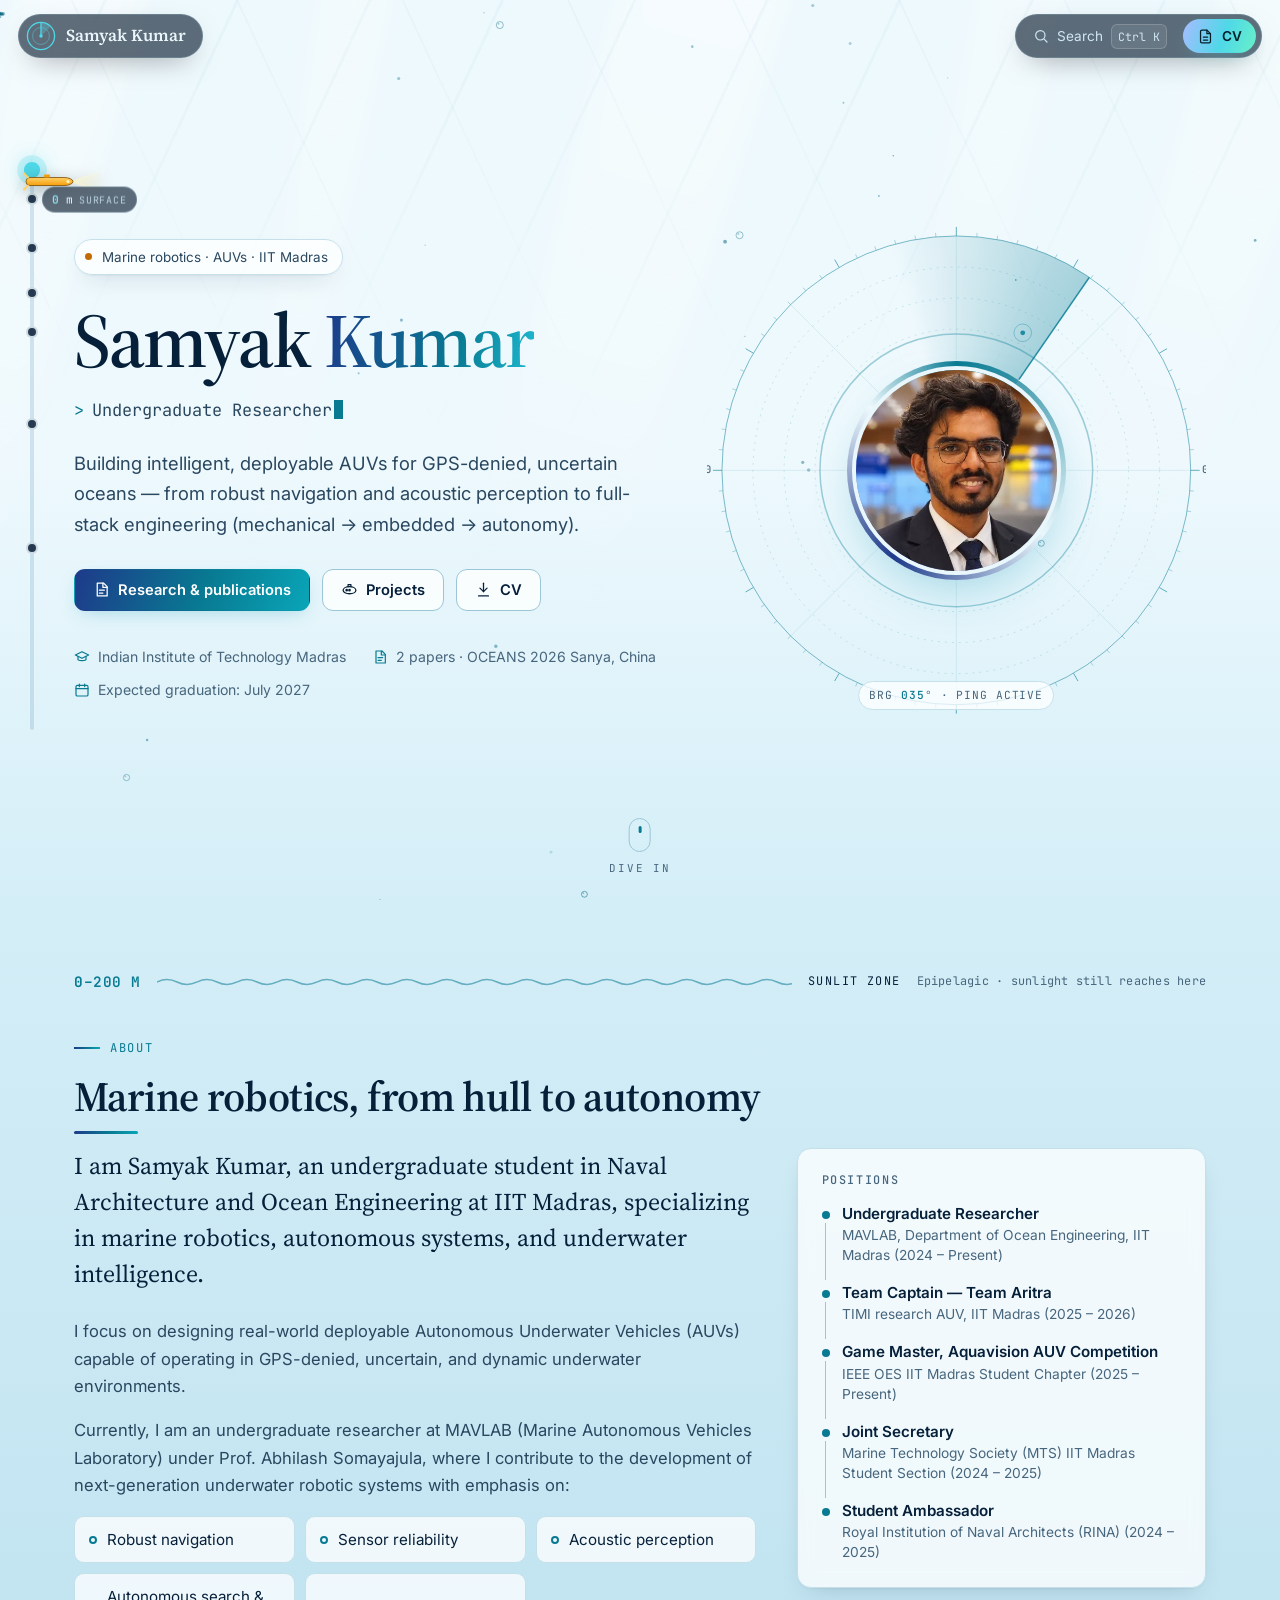
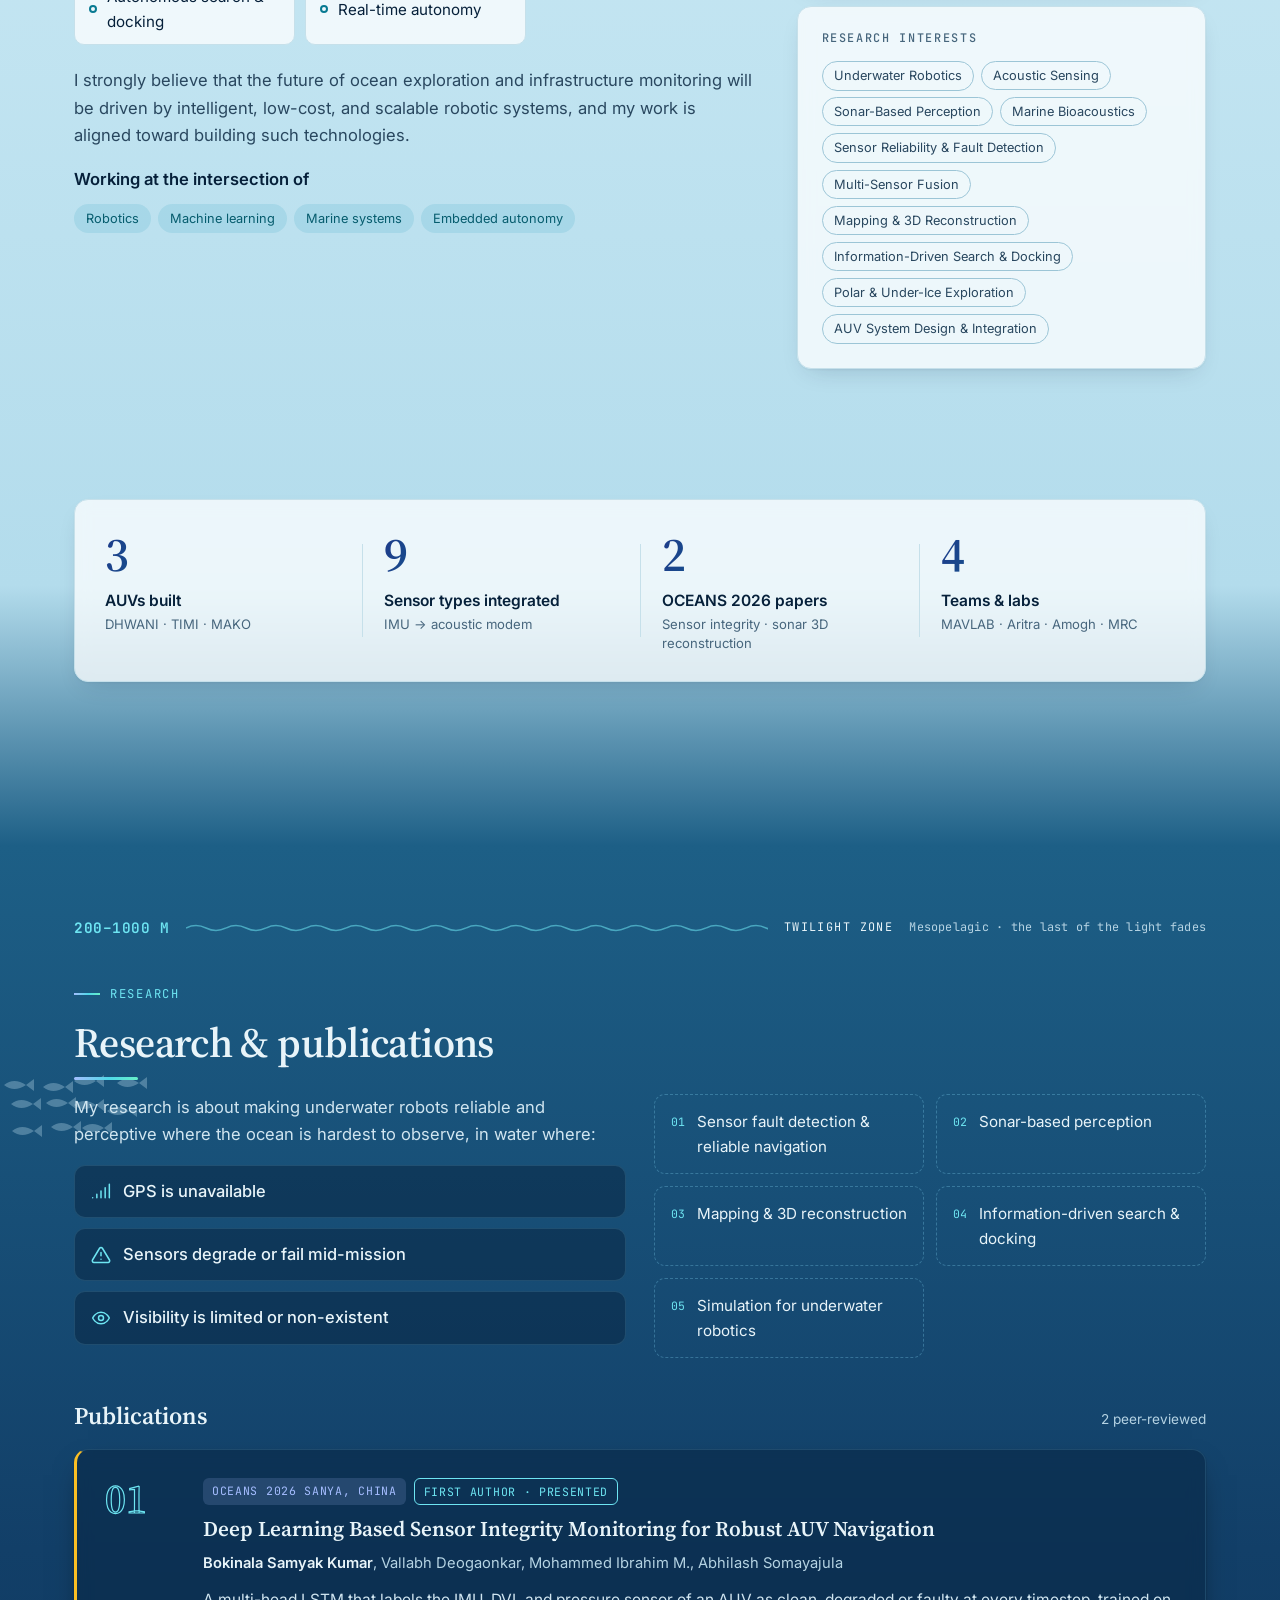
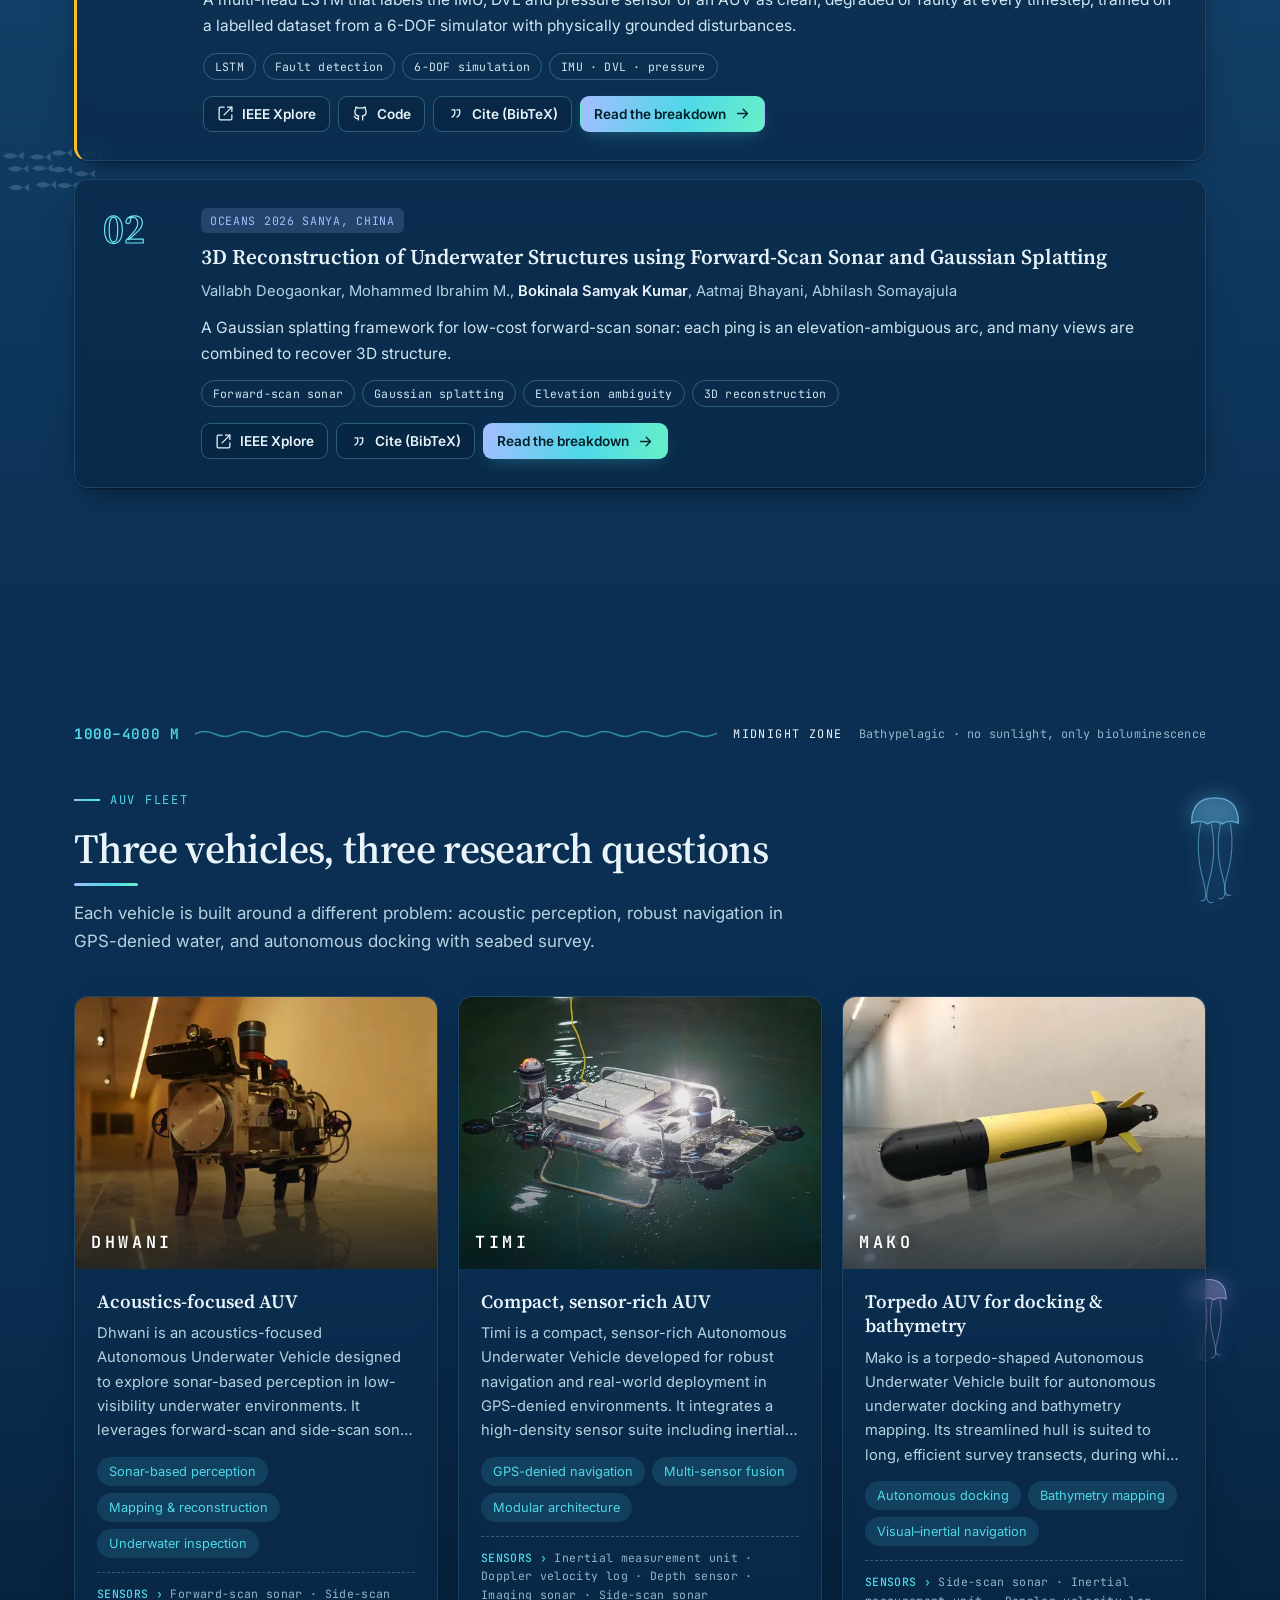
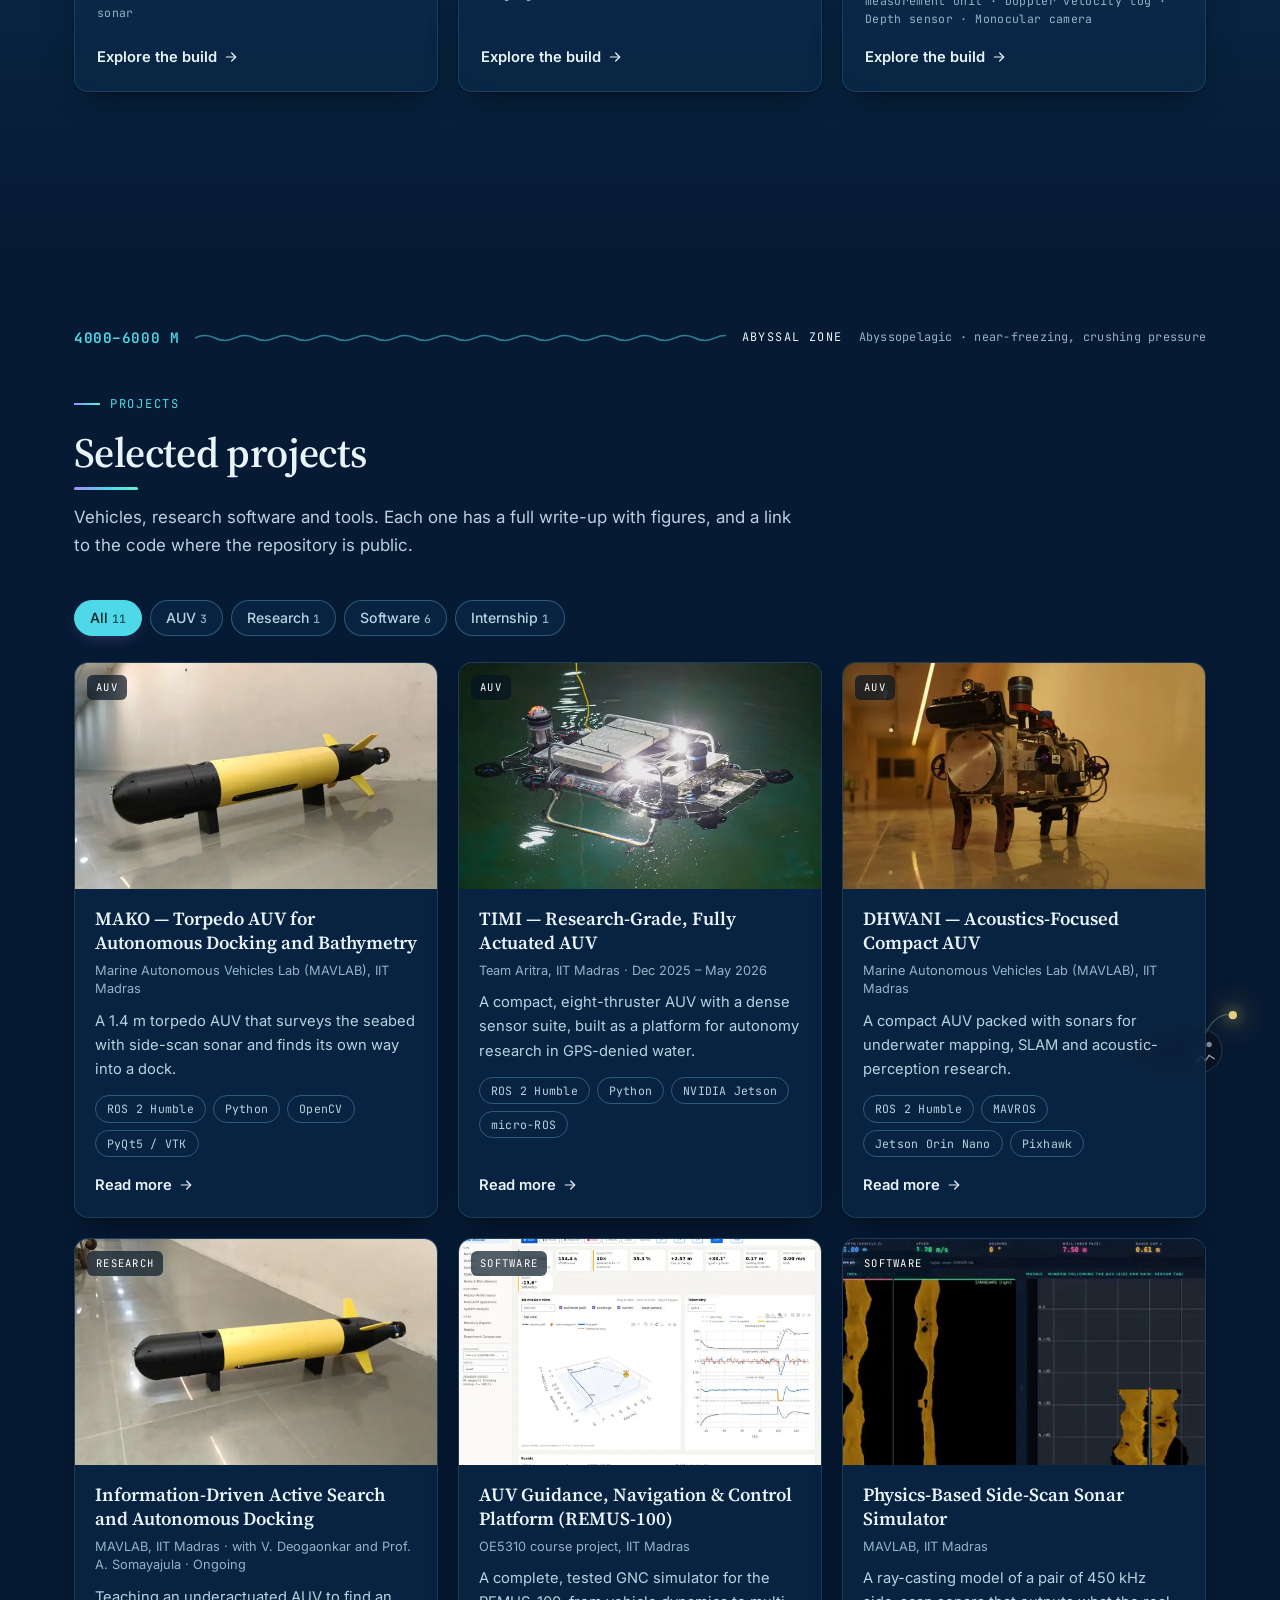
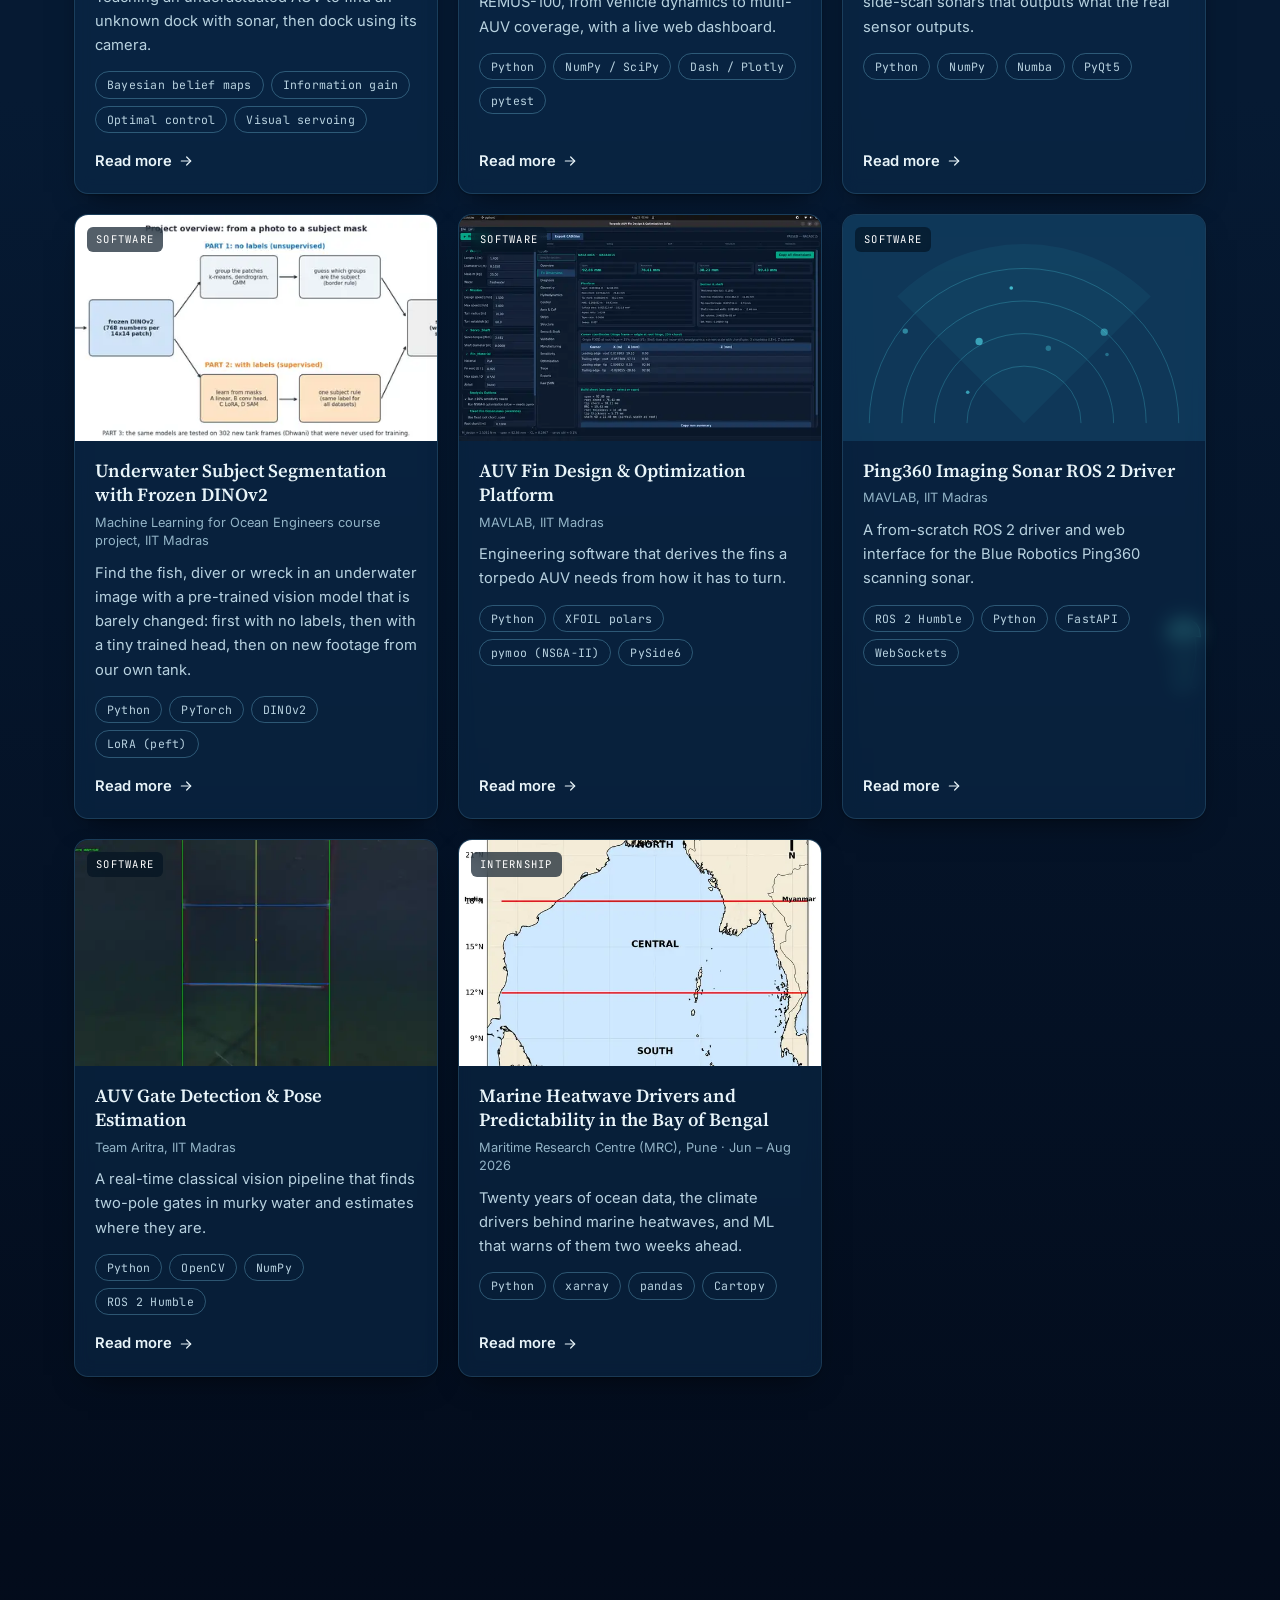
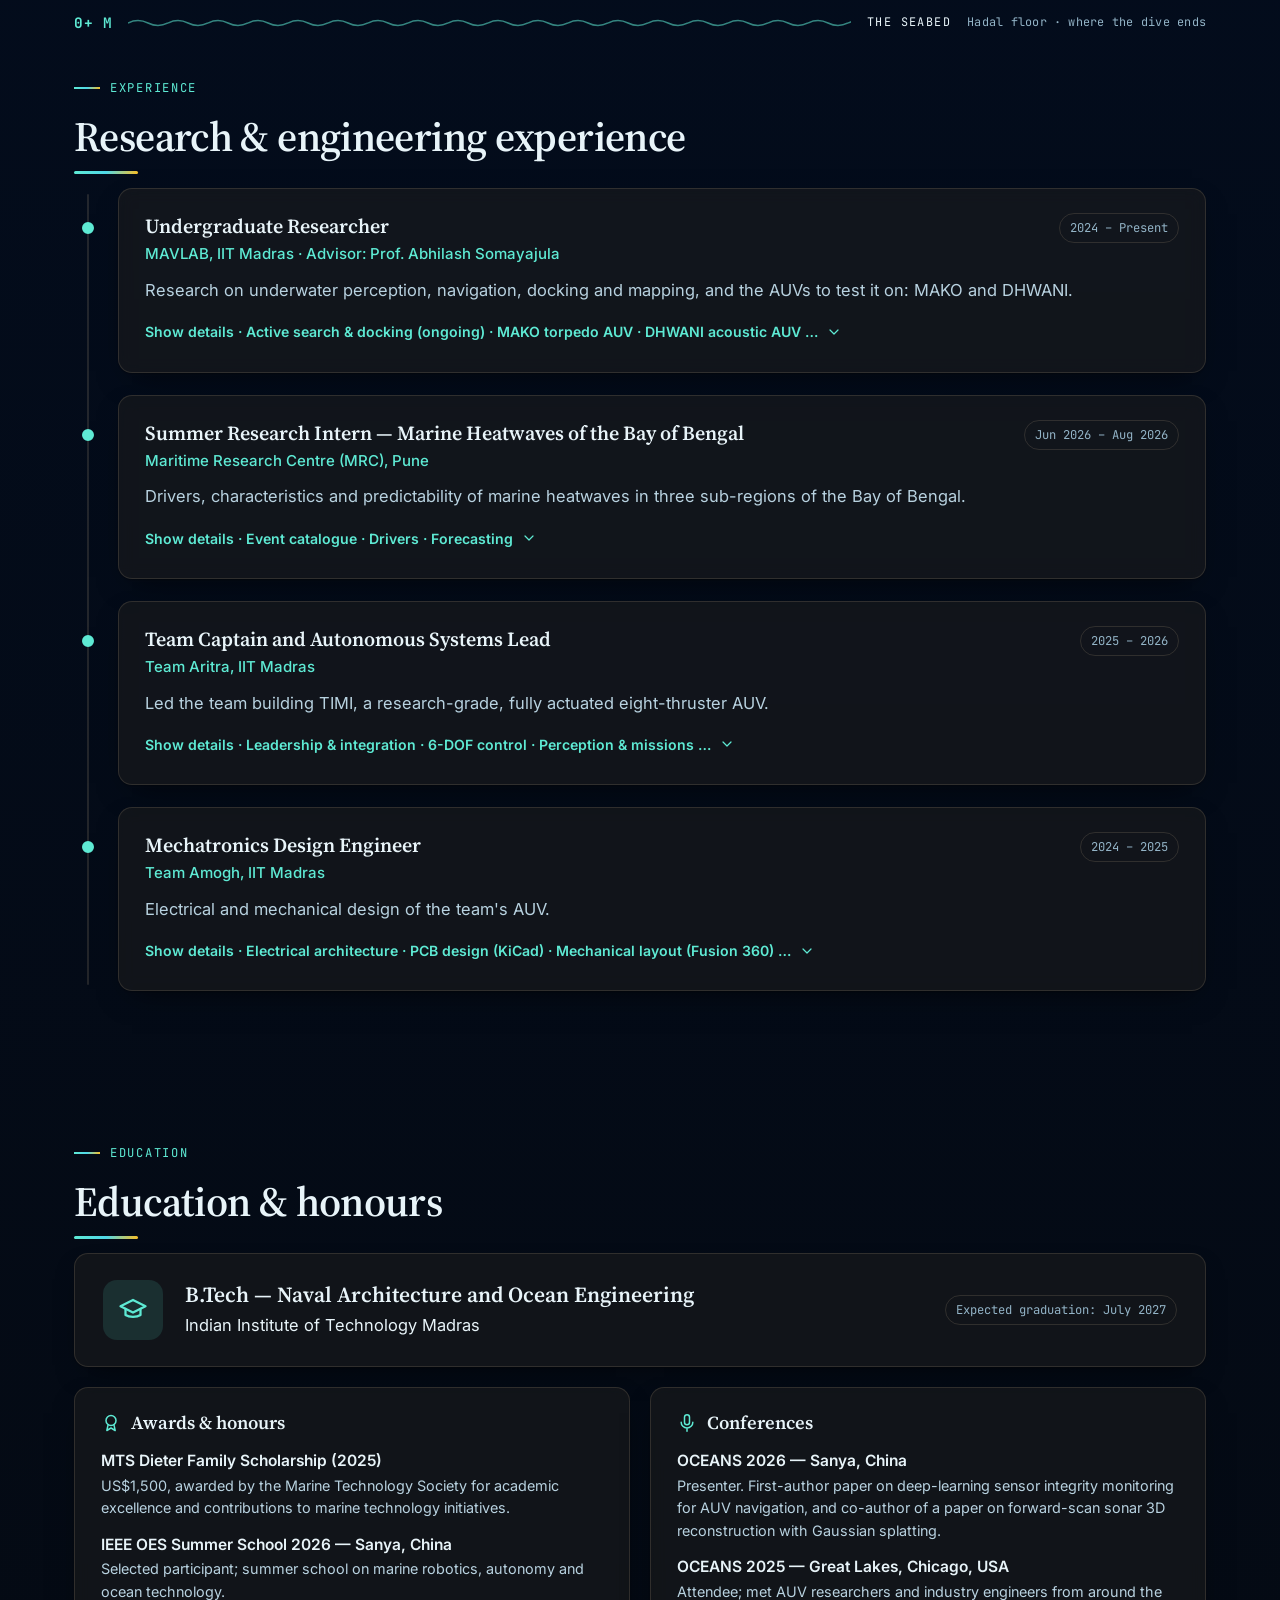
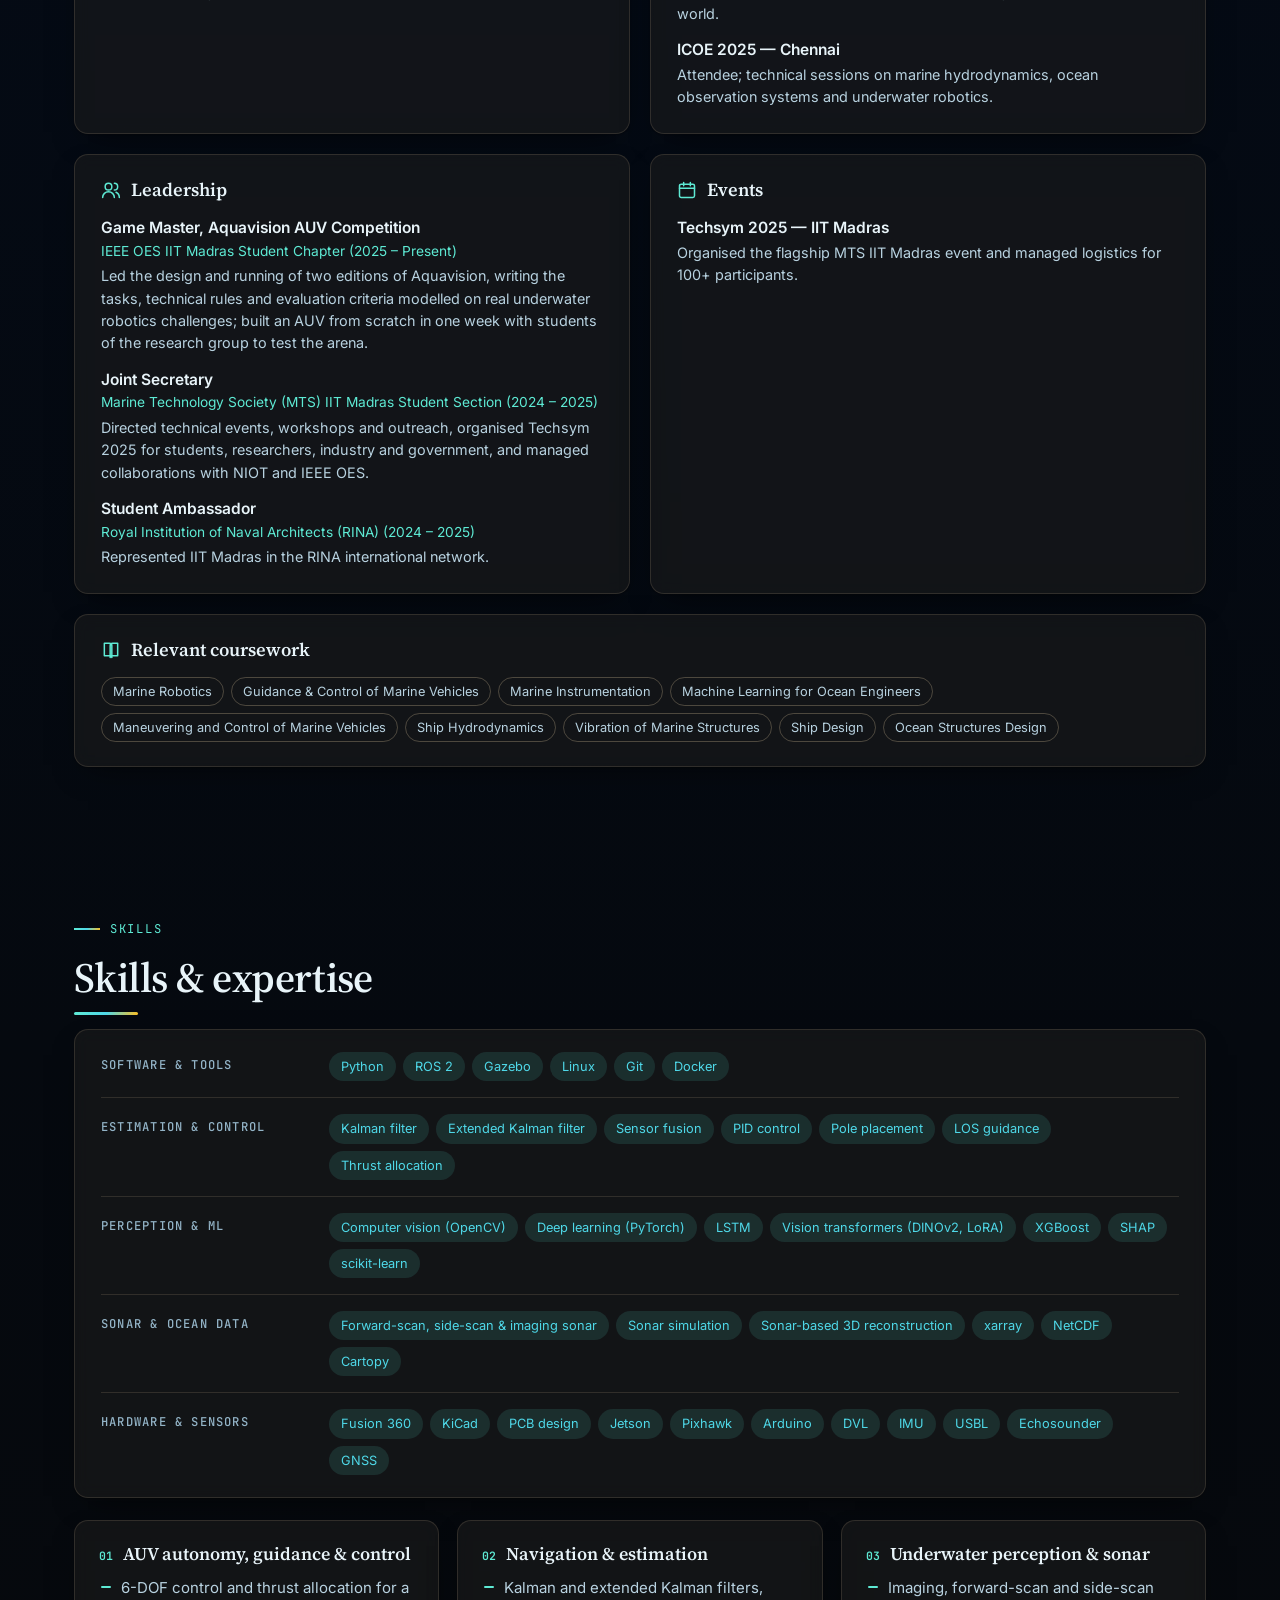
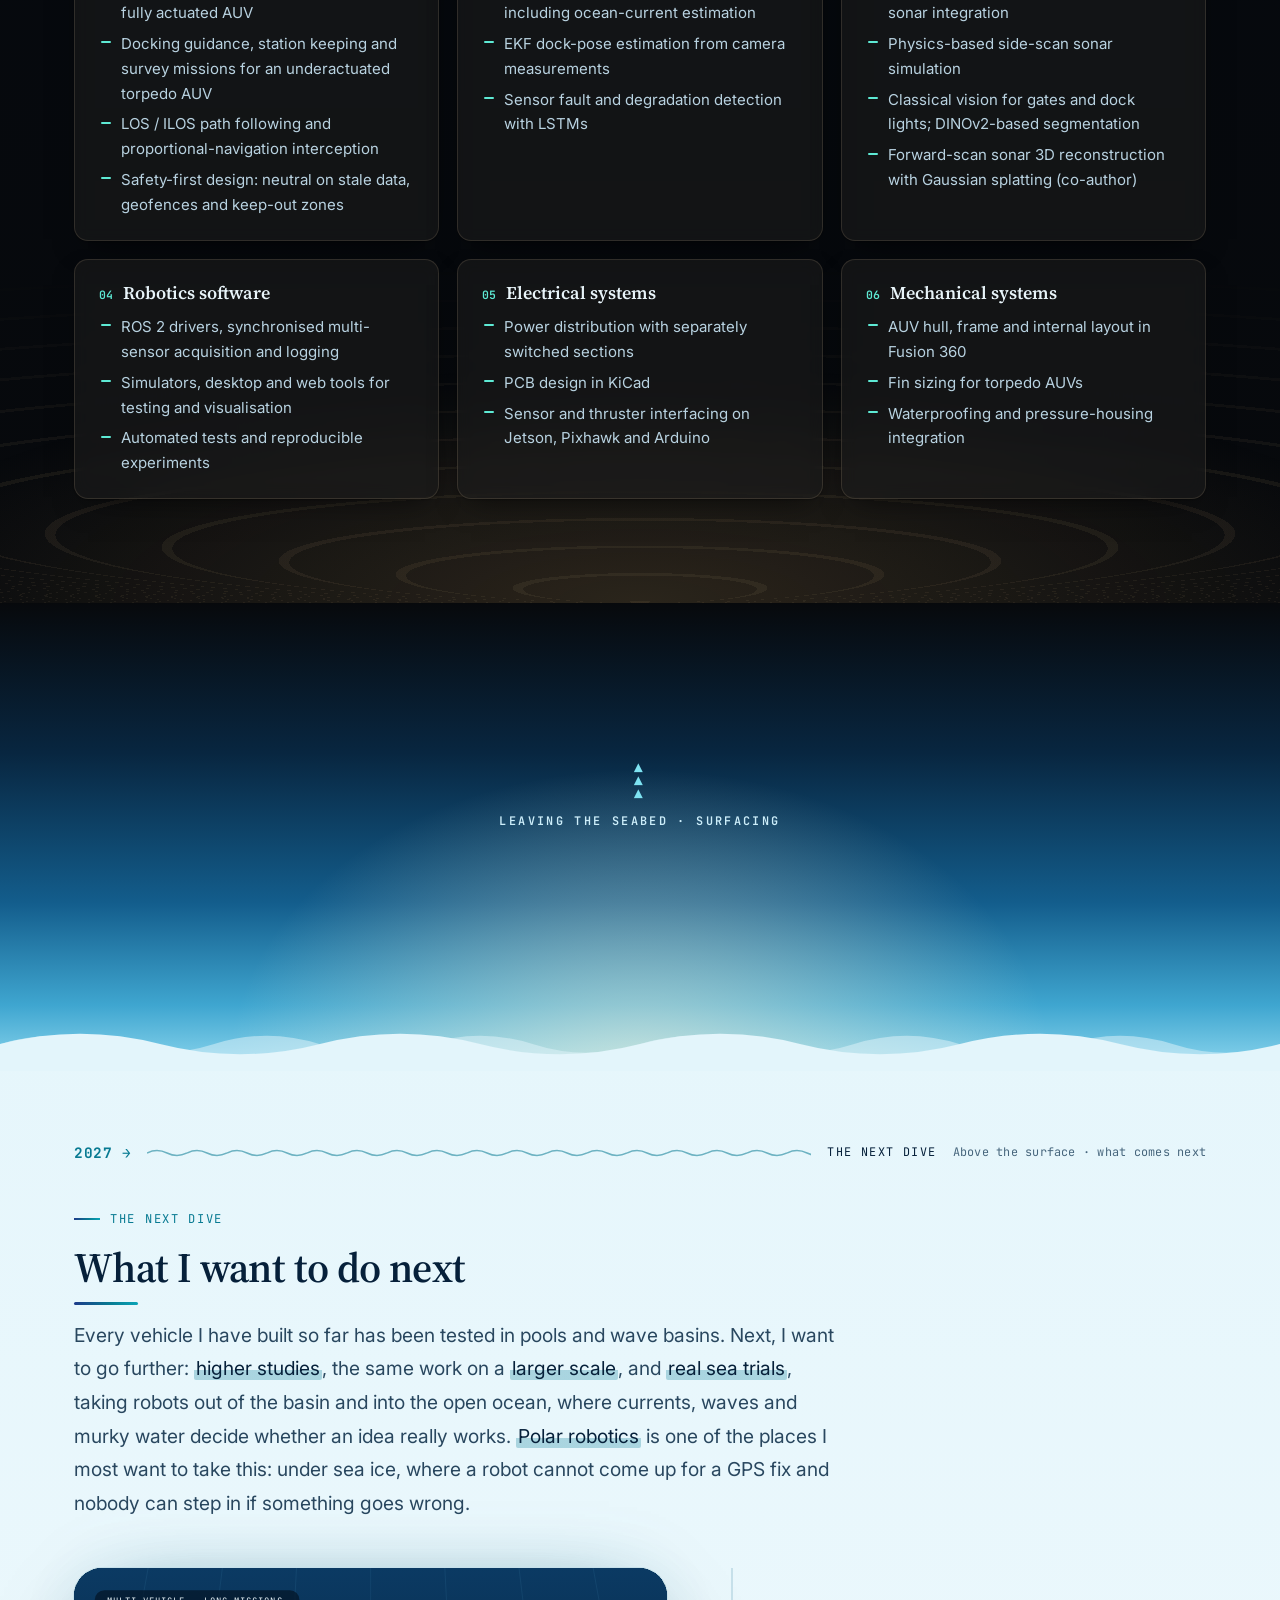
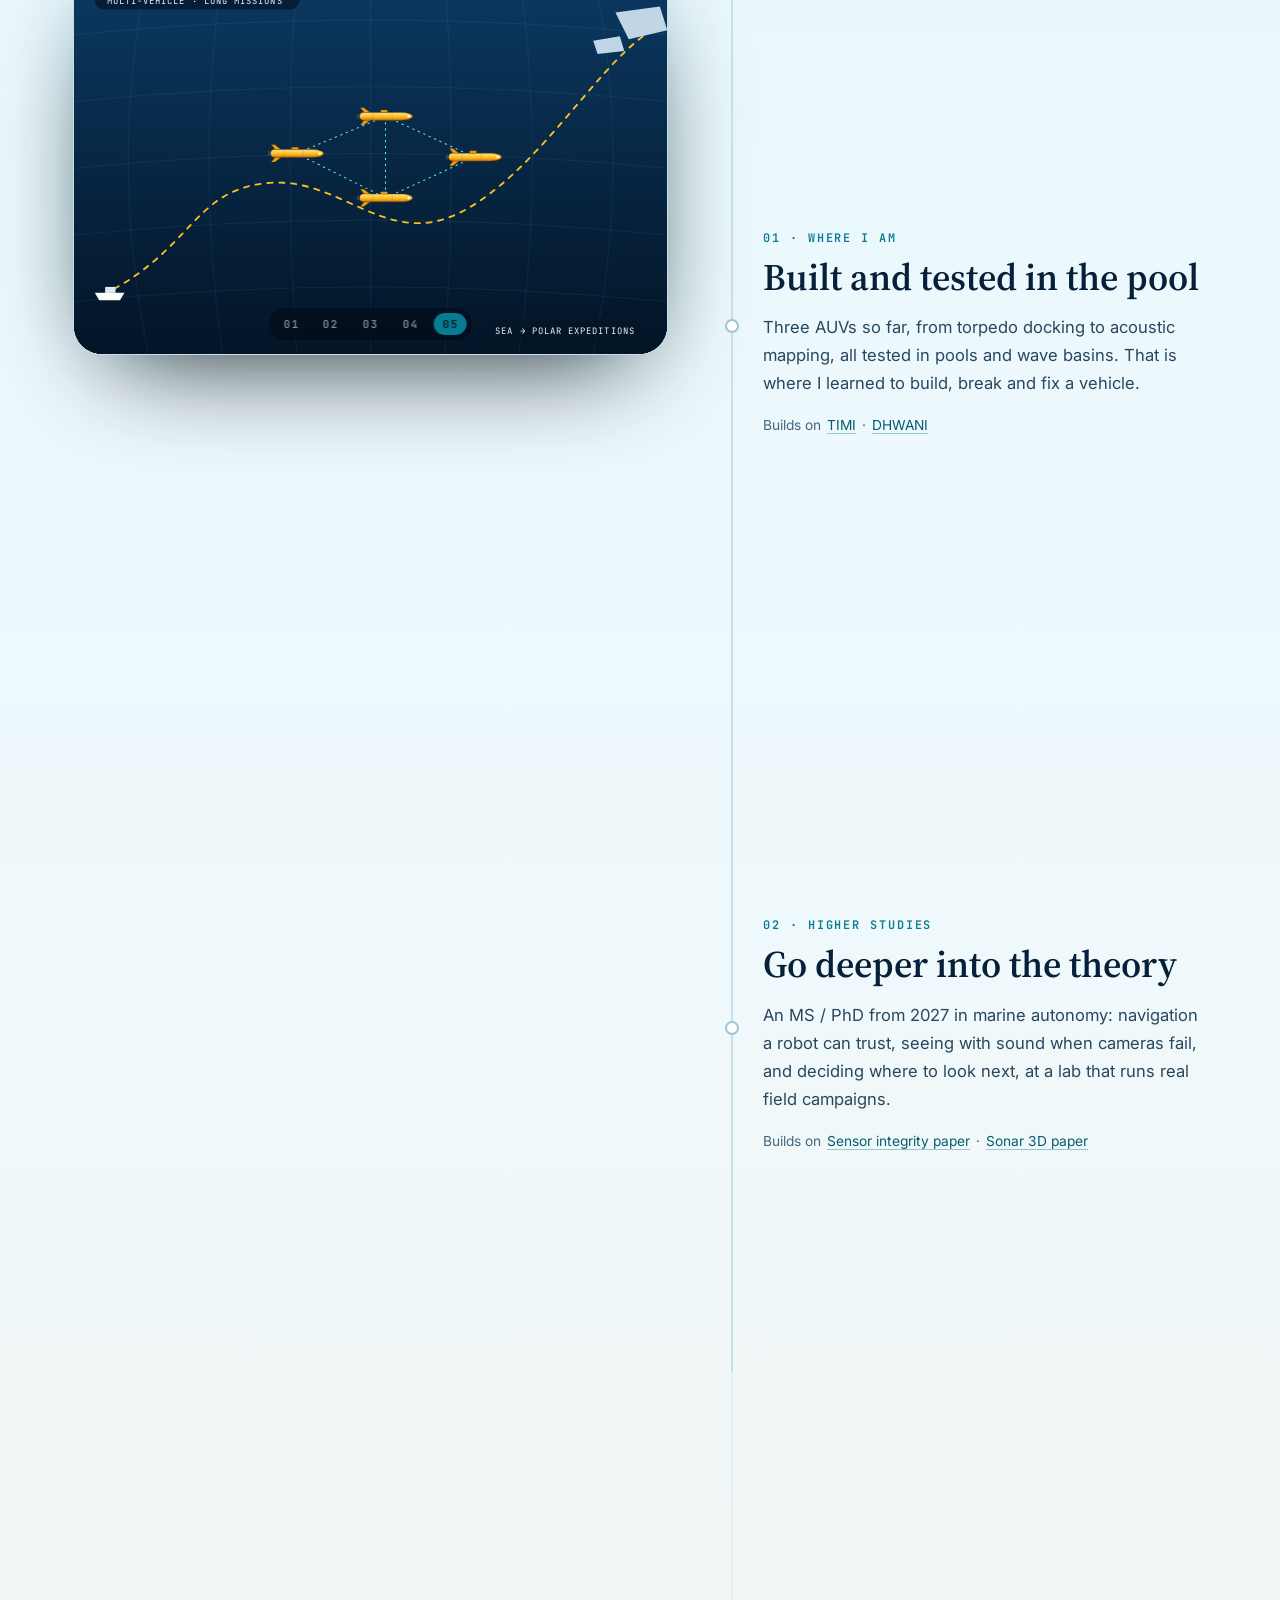
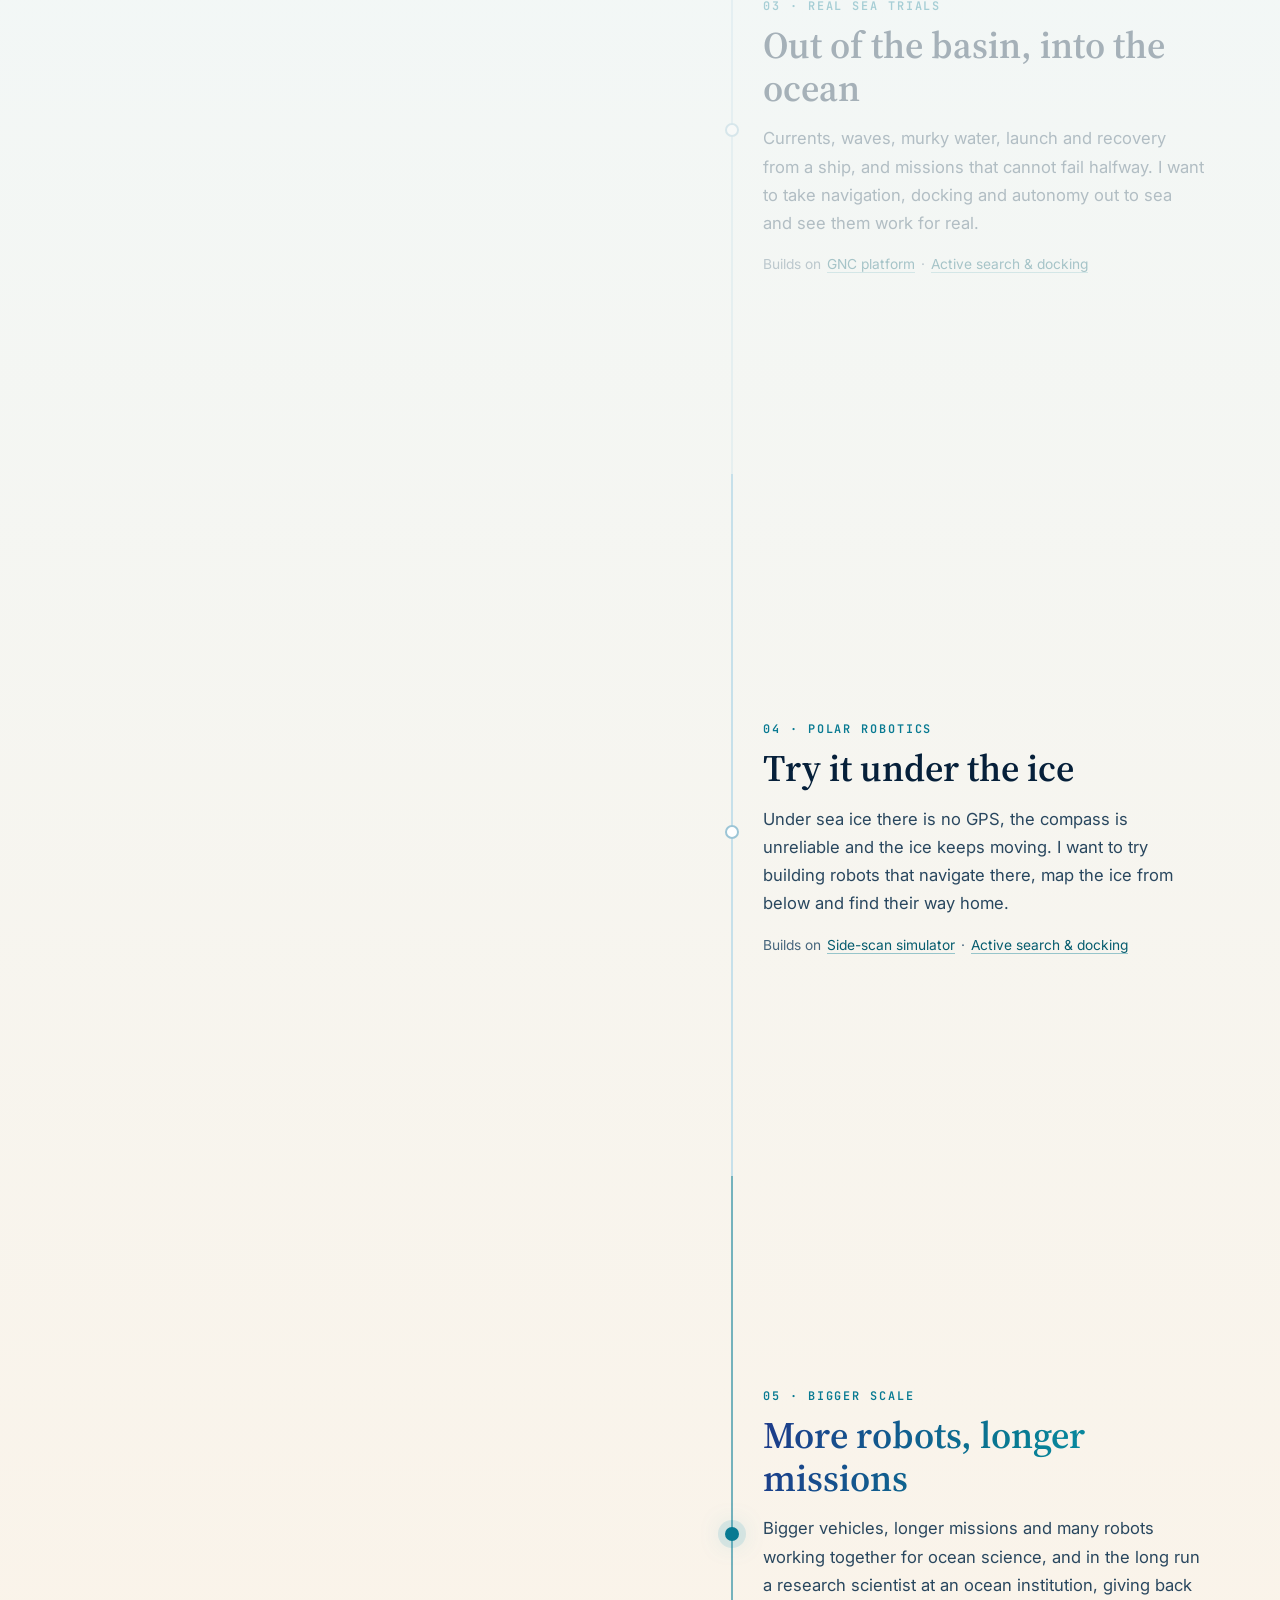
==== commit 6f6329f2: "Next dive: rise through an ascent strip to a moving sea surface, then a bright above-water sky; dept" ====
--- a/index.html
+++ b/index.html
@@ -99,8 +99,14 @@
       <section class="section" id="skills" aria-label="Skills"><div class="container" id="skills-body"></div></section>
     </div>
 
-    <div class="zone" data-zone="next" data-depth="6500" data-label="2027">
-      <div class="container"><div class="zone-banner" data-reveal><span class="zb-depth"><b>2027</b> →</span><span class="zb-wave" aria-hidden="true"></span><span class="zb-name">The next dive</span><span class="zb-note">Ascent · back to the real sea</span></div></div>
+    <div class="zone tone-light" data-zone="next" data-depth="6500" data-label="2027">
+      <div class="ascent" aria-hidden="true">
+        <div class="asc-bubbles"><i style="--x:61.6%;--s:13px;--t:8.2s;--d:-8.5s"></i><i style="--x:72.6%;--s:15px;--t:5.1s;--d:-4.2s"></i><i style="--x:91.7%;--s:12px;--t:8.6s;--d:-1.0s"></i><i style="--x:47.1%;--s:8px;--t:7.2s;--d:-5.2s"></i><i style="--x:4.2%;--s:7px;--t:6.1s;--d:-8.2s"></i><i style="--x:75.0%;--s:7px;--t:8.2s;--d:-1.2s"></i><i style="--x:61.0%;--s:6px;--t:5.0s;--d:-7.8s"></i><i style="--x:22.7%;--s:7px;--t:8.9s;--d:-7.9s"></i><i style="--x:30.2%;--s:16px;--t:7.2s;--d:-6.1s"></i><i style="--x:22.2%;--s:15px;--t:7.8s;--d:-8.7s"></i><i style="--x:87.0%;--s:8px;--t:6.4s;--d:-1.5s"></i><i style="--x:16.7%;--s:6px;--t:6.2s;--d:-5.4s"></i><i style="--x:3.3%;--s:12px;--t:6.4s;--d:-2.8s"></i><i style="--x:79.9%;--s:10px;--t:6.3s;--d:-4.3s"></i><i style="--x:69.2%;--s:6px;--t:8.9s;--d:-0.2s"></i><i style="--x:73.5%;--s:14px;--t:5.1s;--d:-7.1s"></i><i style="--x:37.4%;--s:11px;--t:5.0s;--d:-0.4s"></i><i style="--x:20.0%;--s:16px;--t:5.8s;--d:-6.8s"></i><i style="--x:90.4%;--s:15px;--t:6.4s;--d:-3.2s"></i><i style="--x:52.3%;--s:14px;--t:5.4s;--d:-6.7s"></i><i style="--x:77.9%;--s:14px;--t:5.1s;--d:-8.5s"></i><i style="--x:11.6%;--s:9px;--t:7.4s;--d:-8.3s"></i></div>
+        <div class="asc-label"><span class="asc-arrows"><i>▲</i><i>▲</i><i>▲</i></span>Leaving the seabed · surfacing</div>
+        <svg class="asc-wave w-back" viewBox="0 0 3360 60" preserveAspectRatio="none"><path d="M0 34 q70 -16 140 0 t140 0 q70 -16 140 0 t140 0 q70 -16 140 0 t140 0 q70 -16 140 0 t140 0 q70 -16 140 0 t140 0 q70 -16 140 0 t140 0 q70 -16 140 0 t140 0 q70 -16 140 0 t140 0 q70 -16 140 0 t140 0 q70 -16 140 0 t140 0 q70 -16 140 0 t140 0 q70 -16 140 0 t140 0 V60 H0Z"/></svg>
+        <svg class="asc-wave w-front" viewBox="0 0 1600 60" preserveAspectRatio="none"><path d="M0 30 q50 -22 100 0 t100 0 q50 -22 100 0 t100 0 q50 -22 100 0 t100 0 q50 -22 100 0 t100 0 q50 -22 100 0 t100 0 q50 -22 100 0 t100 0 q50 -22 100 0 t100 0 q50 -22 100 0 t100 0 V60 H0Z"/></svg>
+      </div>
+      <div class="container"><div class="zone-banner" data-reveal><span class="zb-depth"><b>2027</b> →</span><span class="zb-wave" aria-hidden="true"></span><span class="zb-name">The next dive</span><span class="zb-note">Above the surface · what comes next</span></div></div>
       <section class="section" id="next" aria-label="What I want to do next"><div class="container" id="next-body"></div></section>
       <section class="section" id="contact" aria-label="Contact"><div class="container" id="contact-body"></div></section>
     </div>
--- a/assets/css/style.css
+++ b/assets/css/style.css
@@ -47,7 +47,8 @@
   color-scheme: dark;
 }
 
-.tone-light {
+.tone-light,
+body:has(.zone[data-zone="next"]) .site-footer {
   --bg: #e9f6fb;
   --bg-deep: #cfeaf4;
   --surface: rgba(255, 255, 255, 0.74);
@@ -2041,29 +2042,43 @@
 .page-deep .detail, .page-deep main { color: var(--text); }
 .site-footer { position: relative; }
 /* the home page ends in the ascent zone: footer continues its colour */
-body:has(.zone[data-zone="next"]) .site-footer { background: #0e4a72; border-top-color: transparent; }
+body:has(.zone[data-zone="next"]) .site-footer { background: #fde9d2; }
 
 /* ================= The next dive (ascent zone + five-act story) ================= */
-.zone[data-zone="next"] {
-  --z-top: #07090c; --z-mid: #061a33; --z-mid-at: 40%; --z-bot: #0e4a72;
-  --accent: #5eead4;
-  --accent-strong: #99f6e4;
-  --accent-soft: rgba(94, 234, 212, 0.14);
-  --glow: rgba(94, 234, 212, 0.42);
-  --sonar: 94, 234, 212;
-  --grad: linear-gradient(110deg, #fbbf24, #5eead4 45%, #a78bfa);
-  padding-bottom: 0;
-}
-/* light from the surface returning at the end of the ascent */
+.zone[data-zone="next"] { padding-bottom: 0; }
+/* above the waterline: bright morning sky that warms toward the bottom */
+.zone[data-zone="next"]::before { background: linear-gradient(180deg, #e3f5fb 0, #eef9fd 30%, #fbf3e8 80%, #fde9d2 100%); }
 .zone[data-zone="next"]::after {
   content: "";
   position: absolute;
   left: 0; right: 0; bottom: 0;
-  height: 520px;
+  height: 620px;
   z-index: -2;
-  background: radial-gradient(ellipse 70% 100% at 50% 100%, rgba(253, 226, 184, 0.16), transparent 70%);
+  background: radial-gradient(ellipse 60% 90% at 50% 100%, rgba(255, 196, 120, 0.32), transparent 70%);
   pointer-events: none;
 }
+/* the ascent: dark water brightening up to a moving sea surface */
+.ascent {
+  position: relative;
+  height: clamp(340px, 52vh, 500px);
+  overflow: hidden;
+  contain: paint;
+  background: linear-gradient(180deg, #07090c 0%, #082640 32%, #135d8c 64%, #3fa6d0 86%, #8fd8ef 100%);
+}
+.ascent::after { content: ""; position: absolute; left: 50%; bottom: 0; width: 70%; height: 70%; transform: translateX(-50%); background: radial-gradient(ellipse at 50% 100%, rgba(255, 244, 214, 0.55), transparent 65%); pointer-events: none; }
+.asc-bubbles i { position: absolute; bottom: -24px; left: var(--x); width: var(--s); height: var(--s); border-radius: 50%; border: 1.5px solid rgba(225, 247, 255, 0.65); background: radial-gradient(circle at 32% 30%, rgba(255, 255, 255, 0.7) 0 18%, transparent 22%); animation: asc-rise var(--t) linear infinite; animation-delay: var(--d); }
+.asc-label { position: absolute; left: 50%; top: 34%; transform: translateX(-50%); display: flex; flex-direction: column; align-items: center; gap: 12px; font: 600 0.74rem var(--font-mono); letter-spacing: 0.2em; text-transform: uppercase; color: #cdeefa; white-space: nowrap; z-index: 1; }
+.asc-arrows { display: flex; flex-direction: column; line-height: 0.9; font-size: 0.9rem; color: #7ee3f2; }
+.asc-arrows i { font-style: normal; animation: asc-chev 1.6s ease-in-out infinite; }
+.asc-arrows i:nth-child(2) { animation-delay: 0.2s; }
+.asc-arrows i:nth-child(3) { animation-delay: 0.4s; }
+.asc-wave { position: absolute; left: 0; bottom: -1px; width: 200%; height: 56px; z-index: 2; }
+.asc-wave path { fill: #e3f5fb; }
+.asc-wave.w-front { animation: asc-wave 9s linear infinite; }
+.asc-wave.w-back { height: 64px; opacity: 0.5; animation: asc-wave 14s linear infinite reverse; }
+@keyframes asc-rise { 0% { transform: translate(0, 0); opacity: 0; } 10% { opacity: 1; } 90% { opacity: 0.9; } 100% { transform: translate(14px, -540px); opacity: 0; } }
+@keyframes asc-chev { 0%, 100% { opacity: 0.25; transform: translateY(4px); } 50% { opacity: 1; transform: translateY(-2px); } }
+@keyframes asc-wave { to { transform: translateX(-50%); } }
 .nd-lead { max-width: 64ch; font-size: clamp(1.05rem, 1.6vw, 1.2rem); line-height: 1.75; color: var(--text-2); margin: 6px 0 0; }
 .nd-lead mark { background: linear-gradient(transparent 58%, rgba(var(--sonar), 0.28) 0); color: var(--text); padding: 0 2px; border-radius: 2px; }
 
@@ -2104,7 +2119,7 @@
 /* chapters: plain text on a glowing rail, no cards */
 .nd-chapters { list-style: none; margin: 0; padding: 0; }
 .nd-ch { position: relative; min-height: 78vh; display: flex; flex-direction: column; justify-content: center; padding-left: 30px; border-left: 2px solid var(--border); opacity: 0.32; transition: opacity 0.7s var(--ease), border-color 0.7s; }
-.nd-ch::before { content: ""; position: absolute; left: -8px; top: 50%; width: 14px; height: 14px; border-radius: 50%; background: #061a33; border: 2px solid var(--border-strong); transition: background 0.5s, box-shadow 0.5s, border-color 0.5s; }
+.nd-ch::before { content: ""; position: absolute; left: -8px; top: 50%; width: 14px; height: 14px; border-radius: 50%; background: var(--surface-solid); border: 2px solid var(--border-strong); transition: background 0.5s, box-shadow 0.5s, border-color 0.5s; }
 .nd-ch.on { opacity: 1; border-color: rgba(var(--sonar), 0.55); }
 .nd-ch.on::before { background: var(--accent); border-color: var(--accent); box-shadow: 0 0 0 7px var(--accent-soft), 0 0 26px var(--glow); }
 .nd-ch > * { transition: transform 0.8s var(--ease); }
@@ -2273,7 +2288,8 @@
   .js .zone [data-reveal] { filter: none !important; }
   .js .zone-banner .zb-wave { transform: none; }
   .js [data-reveal]:not(.in) .section-title::after { transform: none; }
-  .nd-svg .act *, .critters * { animation: none !important; }
+  .nd-svg .act *, .critters *, .asc-bubbles i, .asc-wave, .asc-arrows i { animation: none !important; }
+  .asc-bubbles i { display: none; }
   .nd-svg .act .draw, .nd-svg .act .mapped { stroke-dashoffset: 0; }
   .nd-svg .act .icesheet, .nd-svg .act .cracks, .nd-svg .act .callout text, .nd-svg .act .bp-t, .nd-svg .act .eq { transform: none; opacity: 1; }
   .nd-quote span { opacity: 1; transform: none; filter: none; }
--- a/assets/css/print.css
+++ b/assets/css/print.css
@@ -32,7 +32,7 @@
 
 html, body { background: #fff !important; color: #000; font-size: 10.5pt; line-height: 1.5; }
 
-.ocean, .brand, .actions, .gauge, .depth-chip, .zone-sheet, .zone-banner, .nd-stage, .critters, .ascend, .seabed-mark, .palette, .toast, .lightbox, .scroll-cue,
+.ocean, .brand, .actions, .gauge, .depth-chip, .zone-sheet, .zone-banner, .nd-stage, .critters, .ascent, .ascend, .seabed-mark, .palette, .toast, .lightbox, .scroll-cue,
 .hero-visual, .filters, .pub-actions .btn-cite, .search-btn, .skip-link, .toc,
 .pager, .detail-actions, .hero-ctas, .contact::before, .glare, .more-link, .role summary {
   display: none !important;
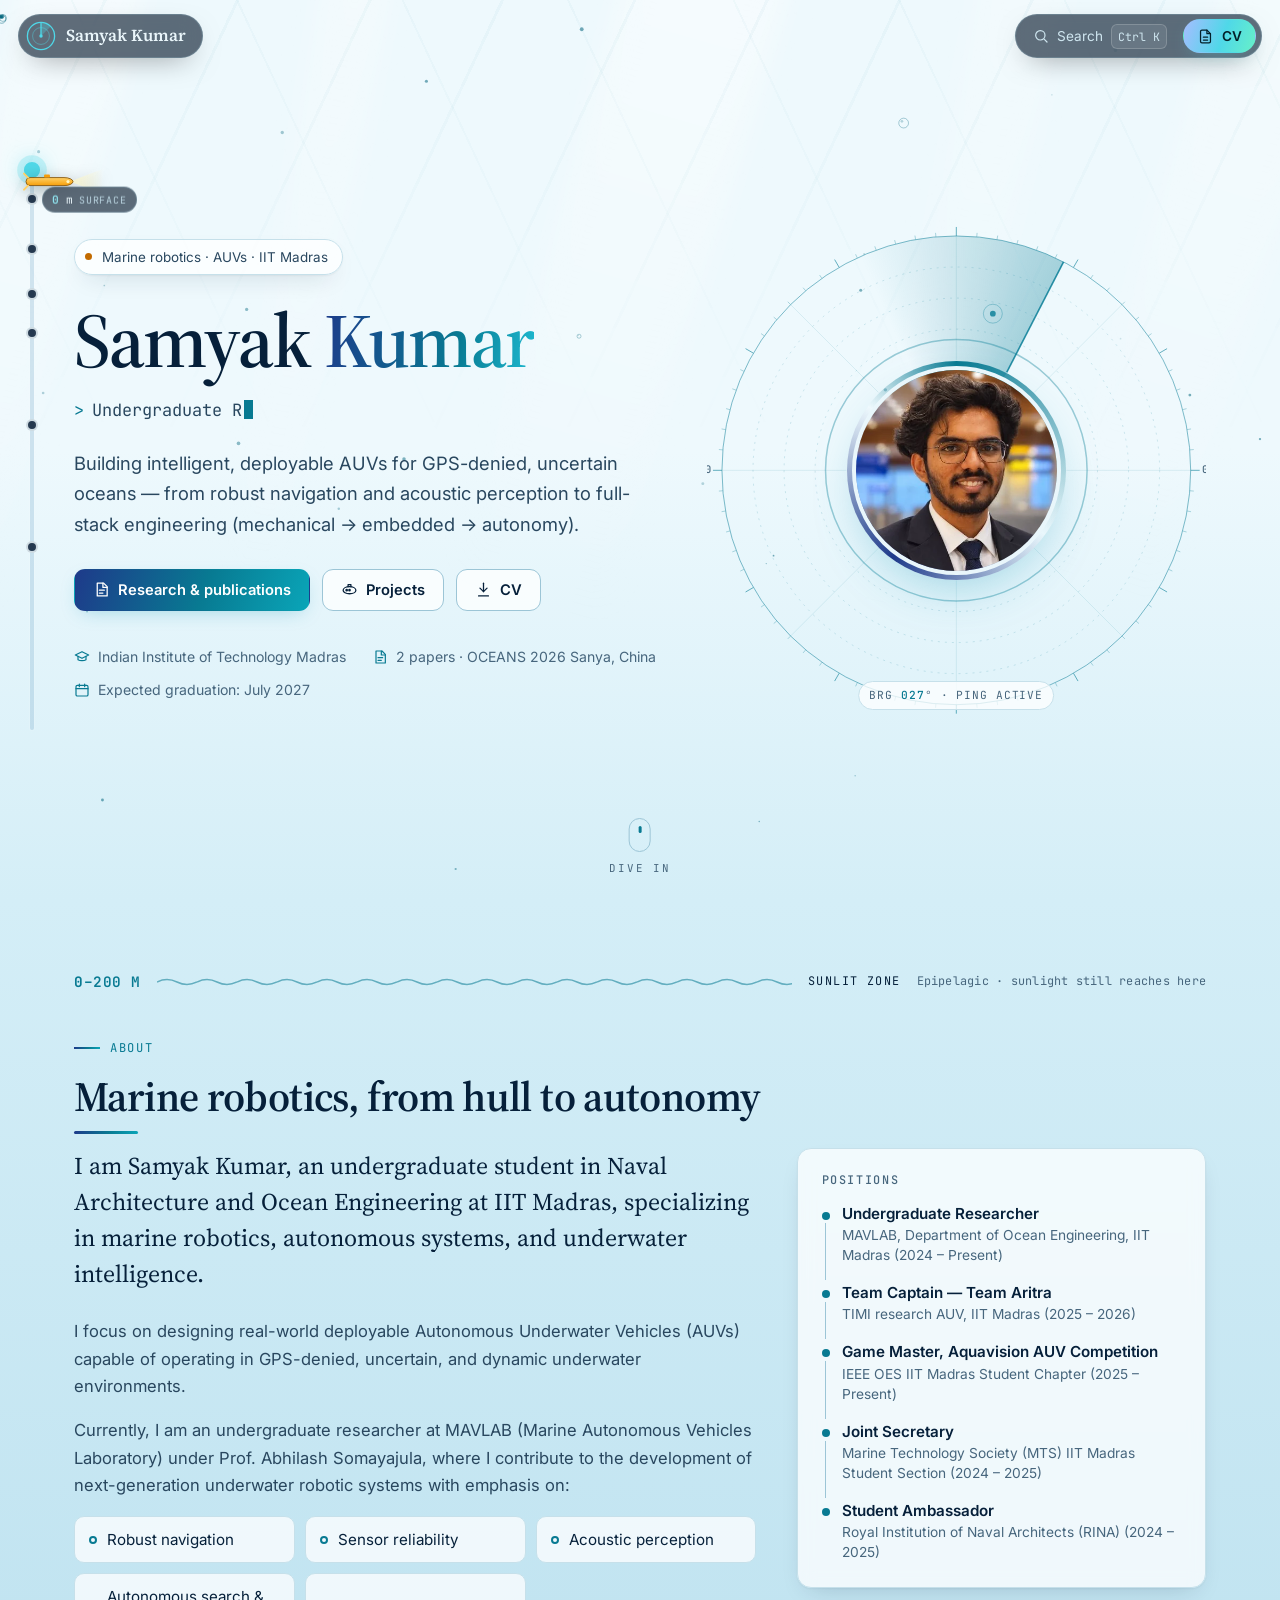
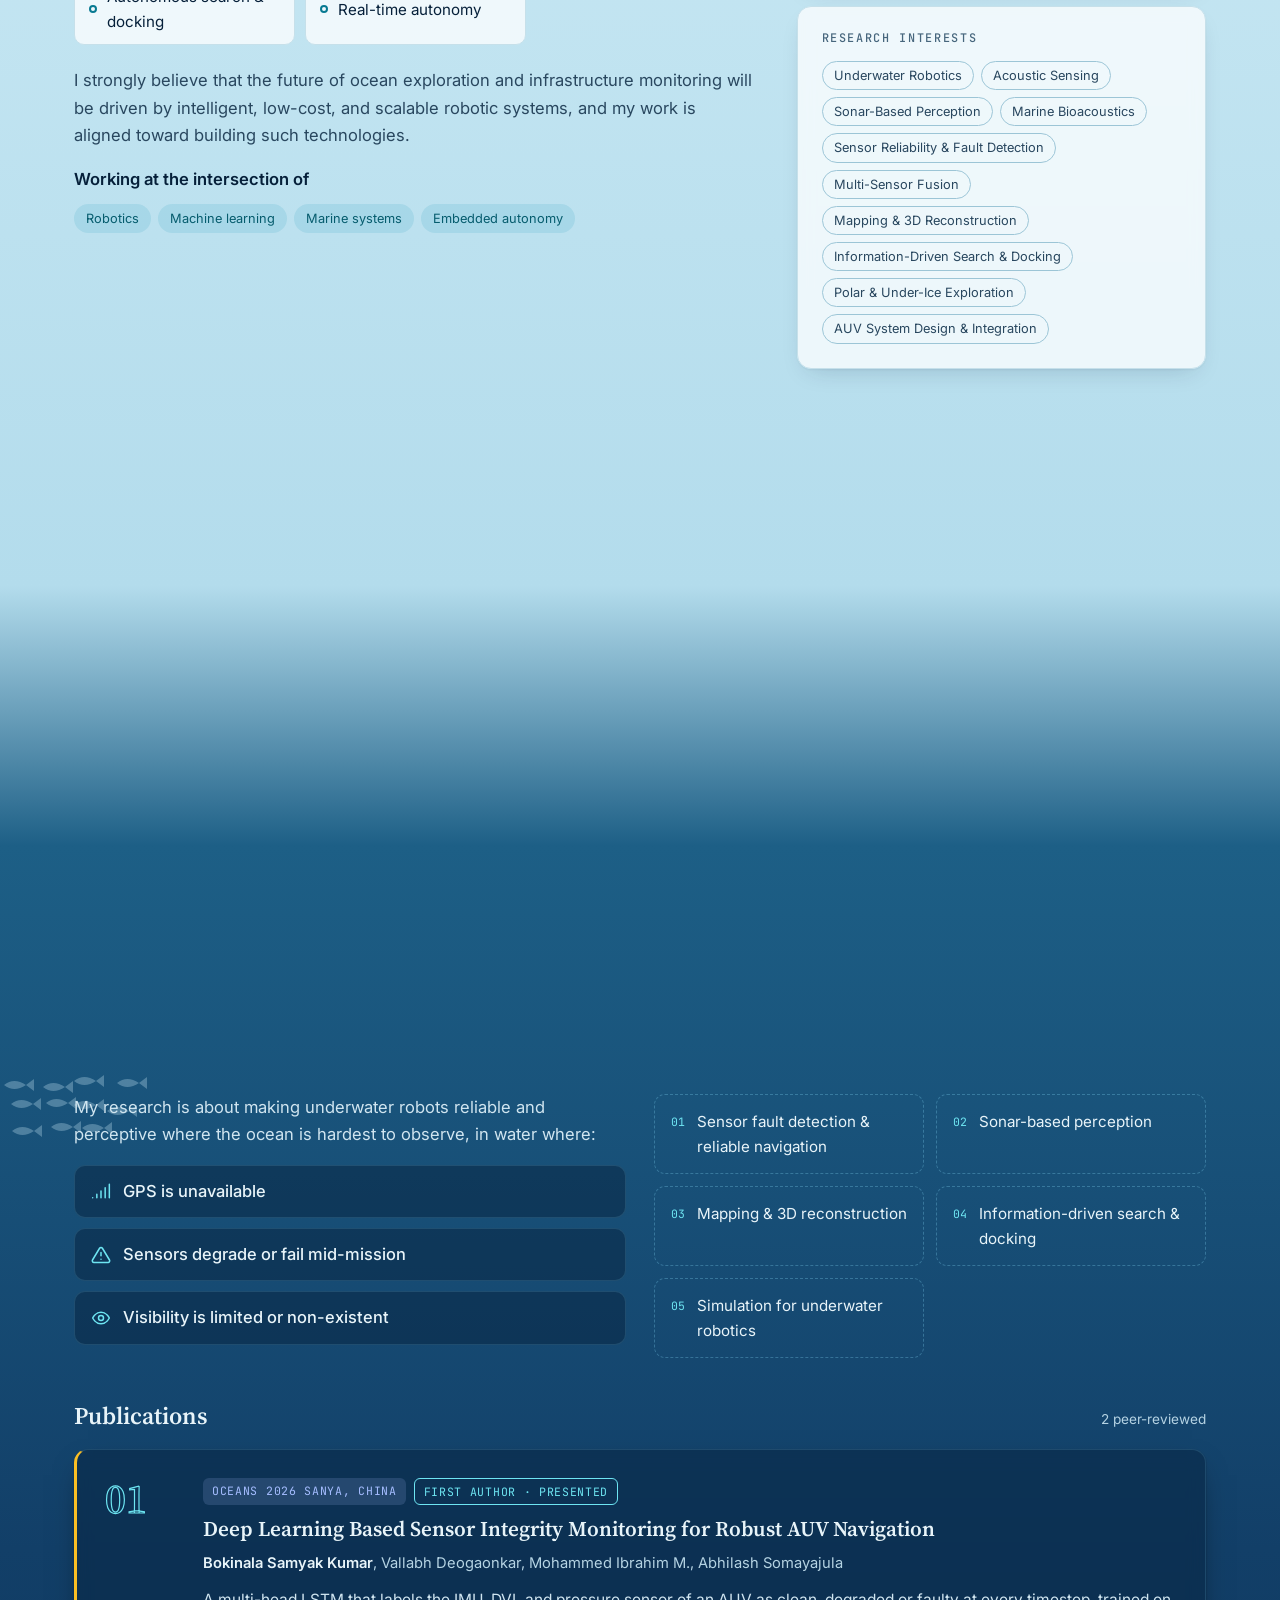
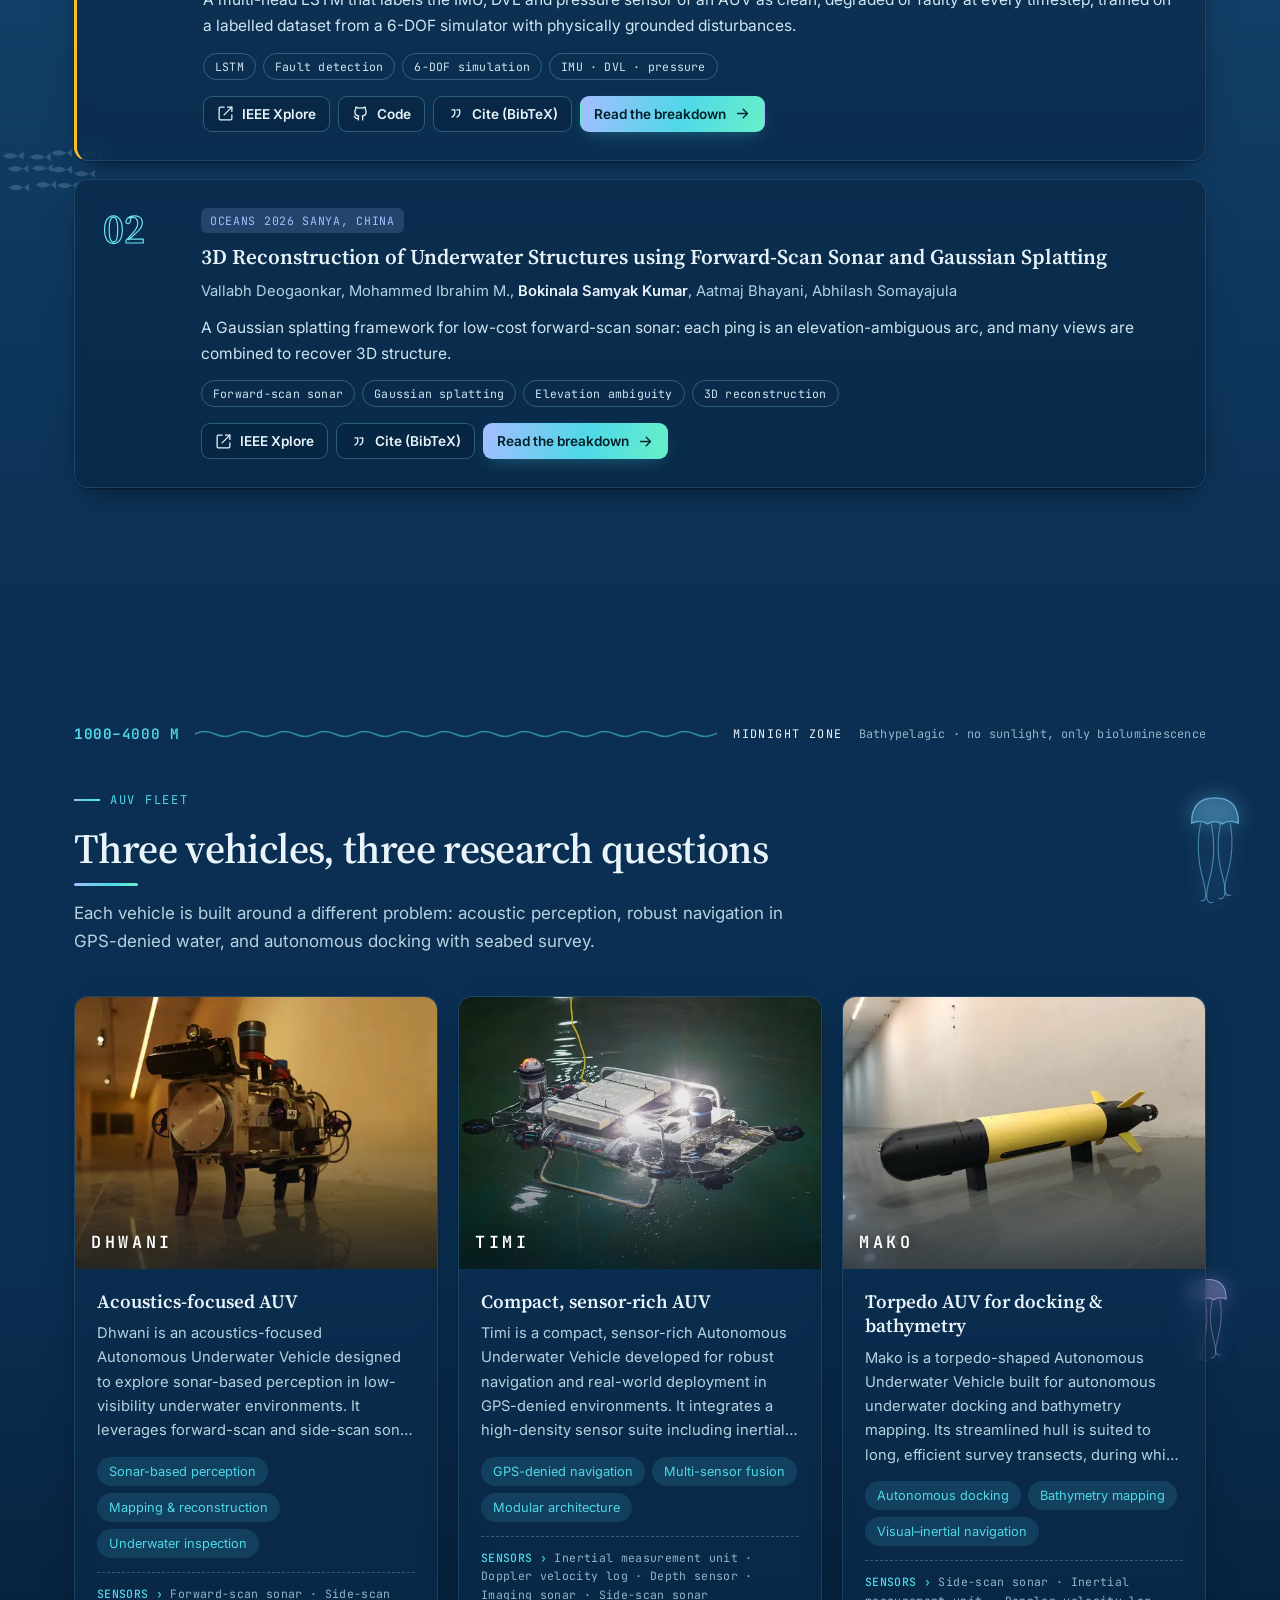
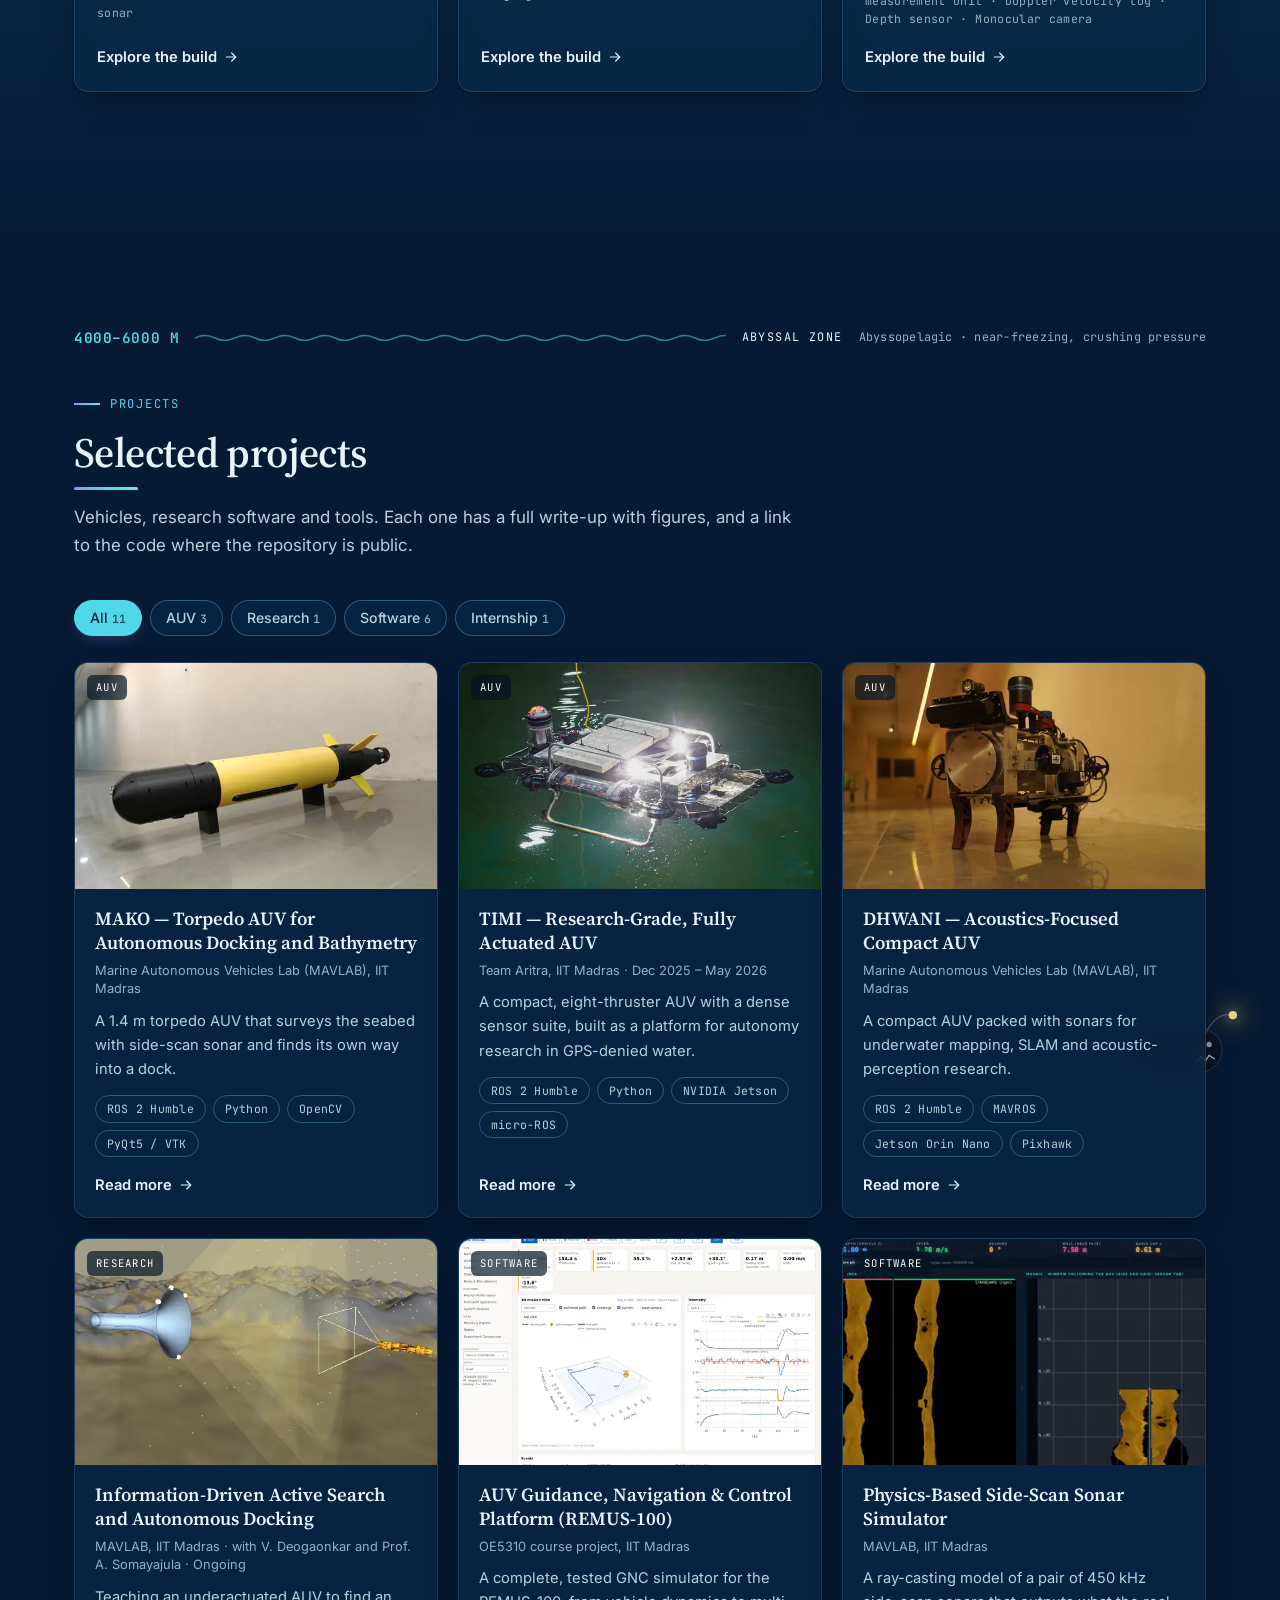
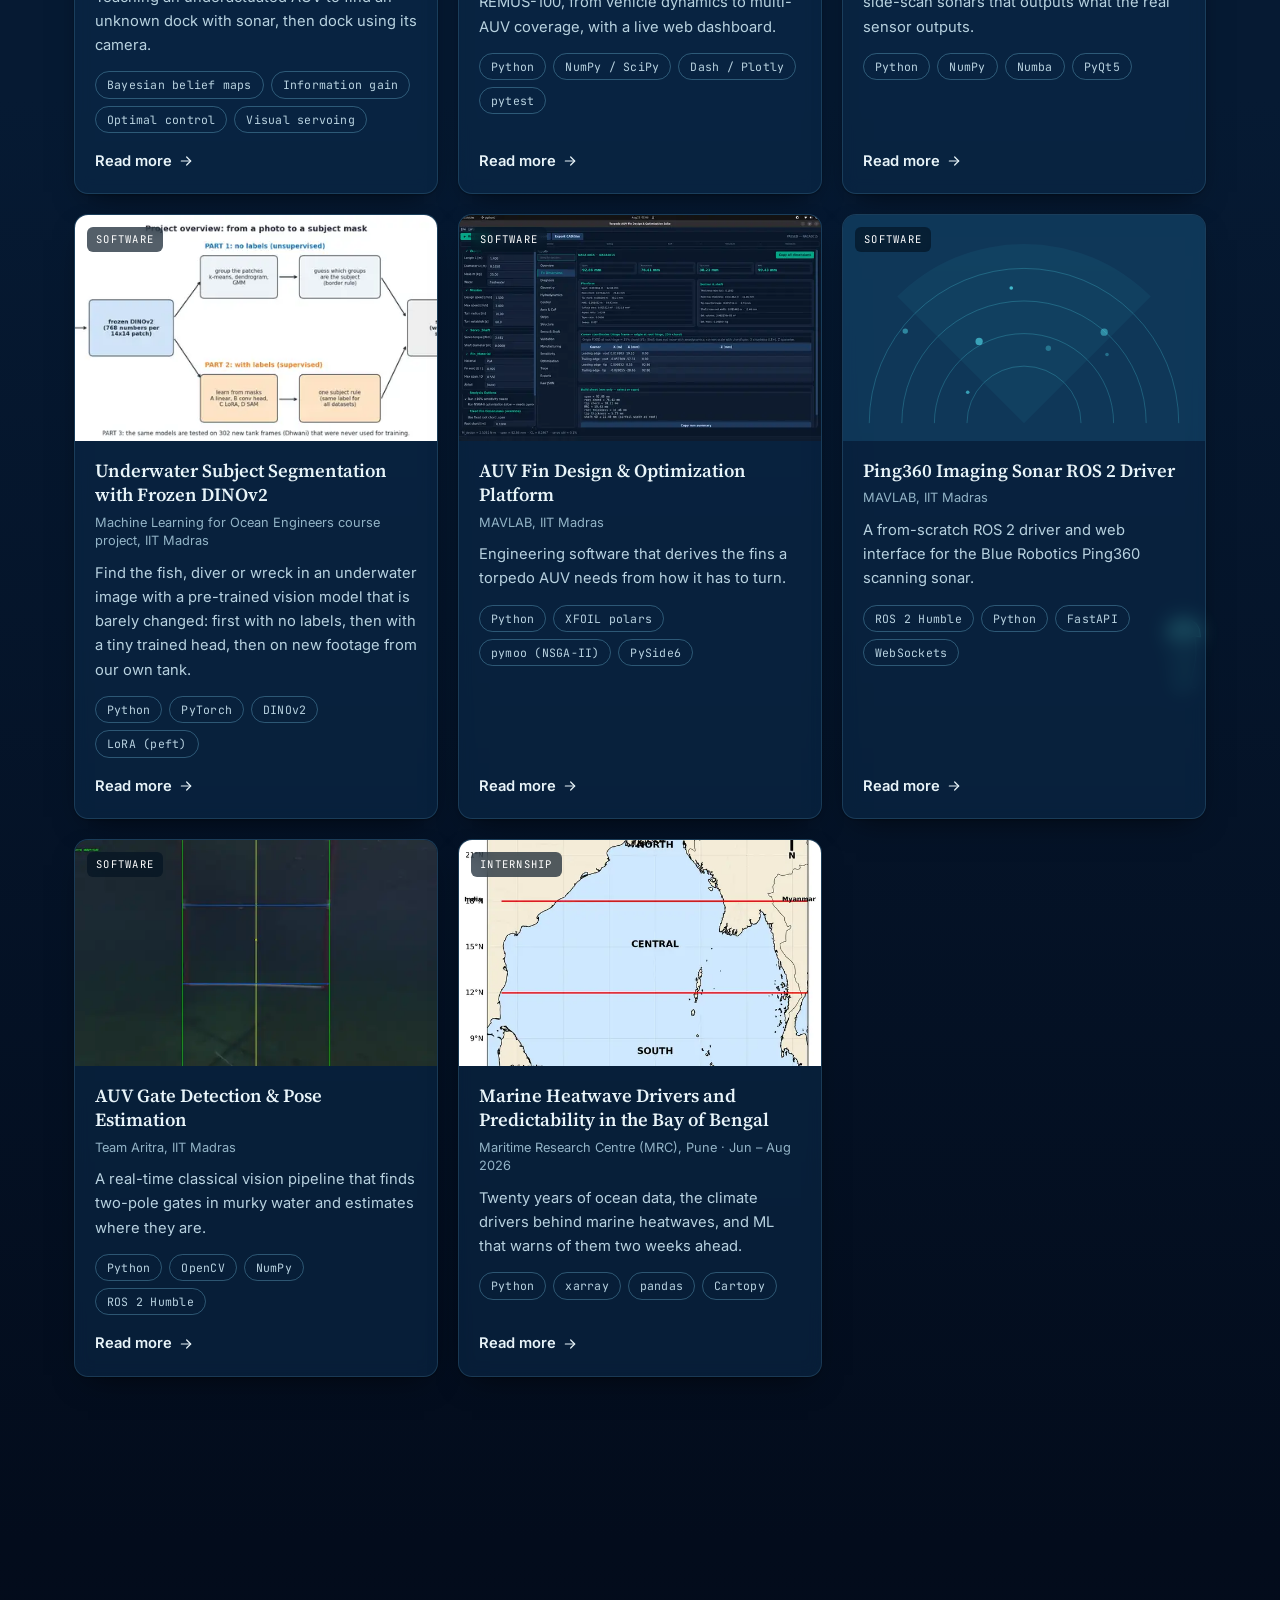
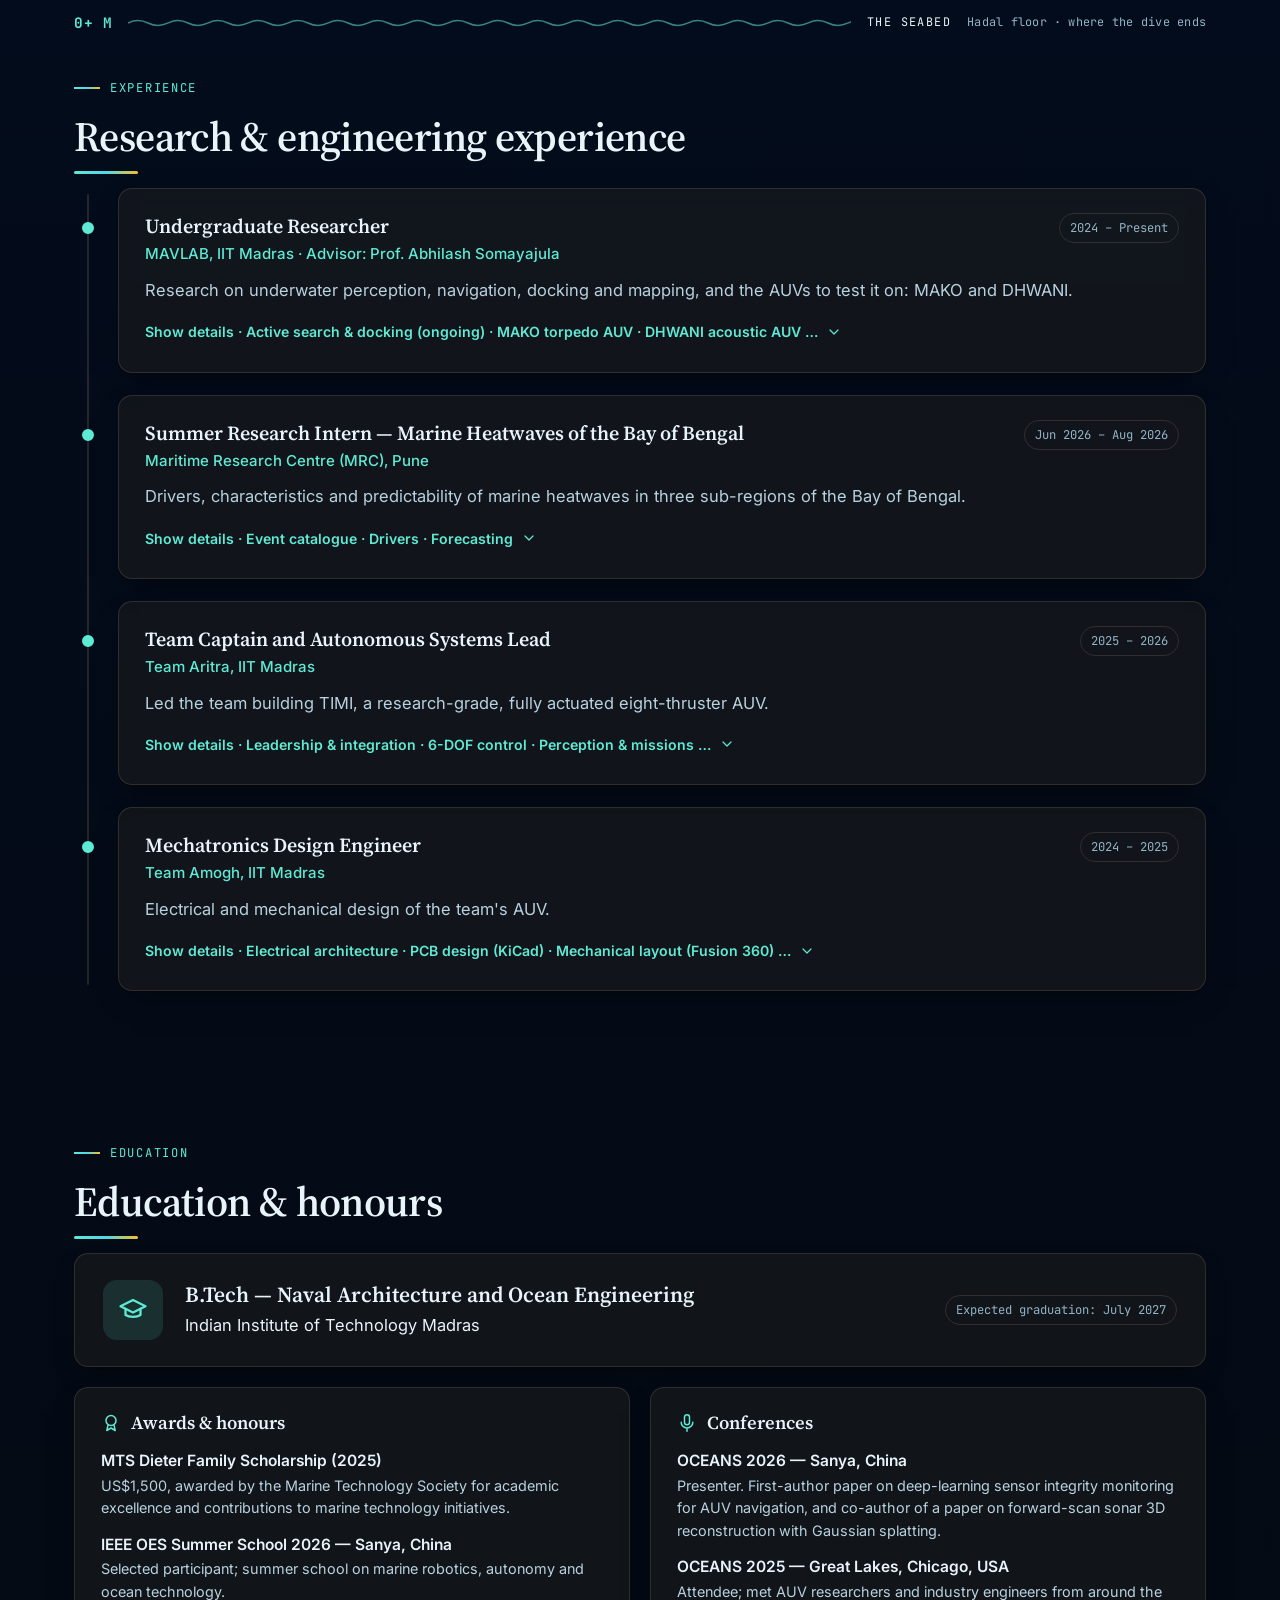
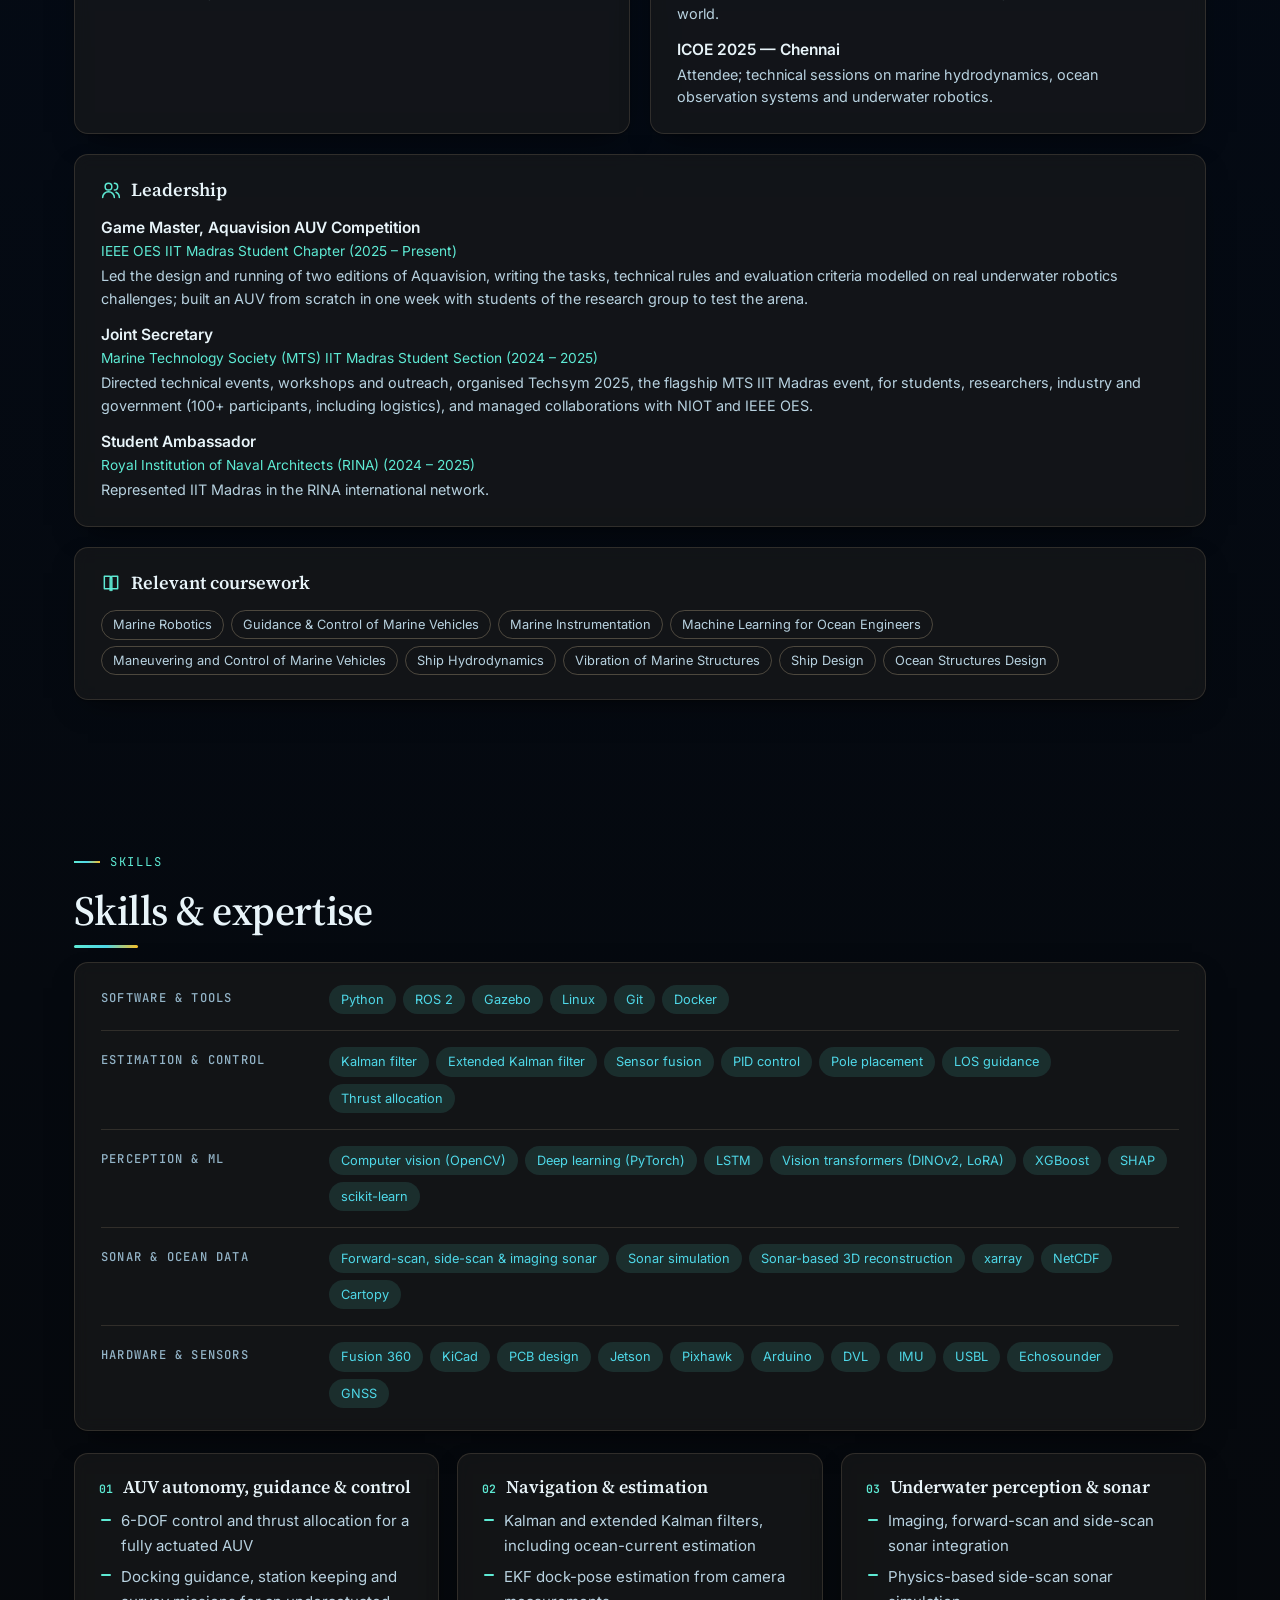
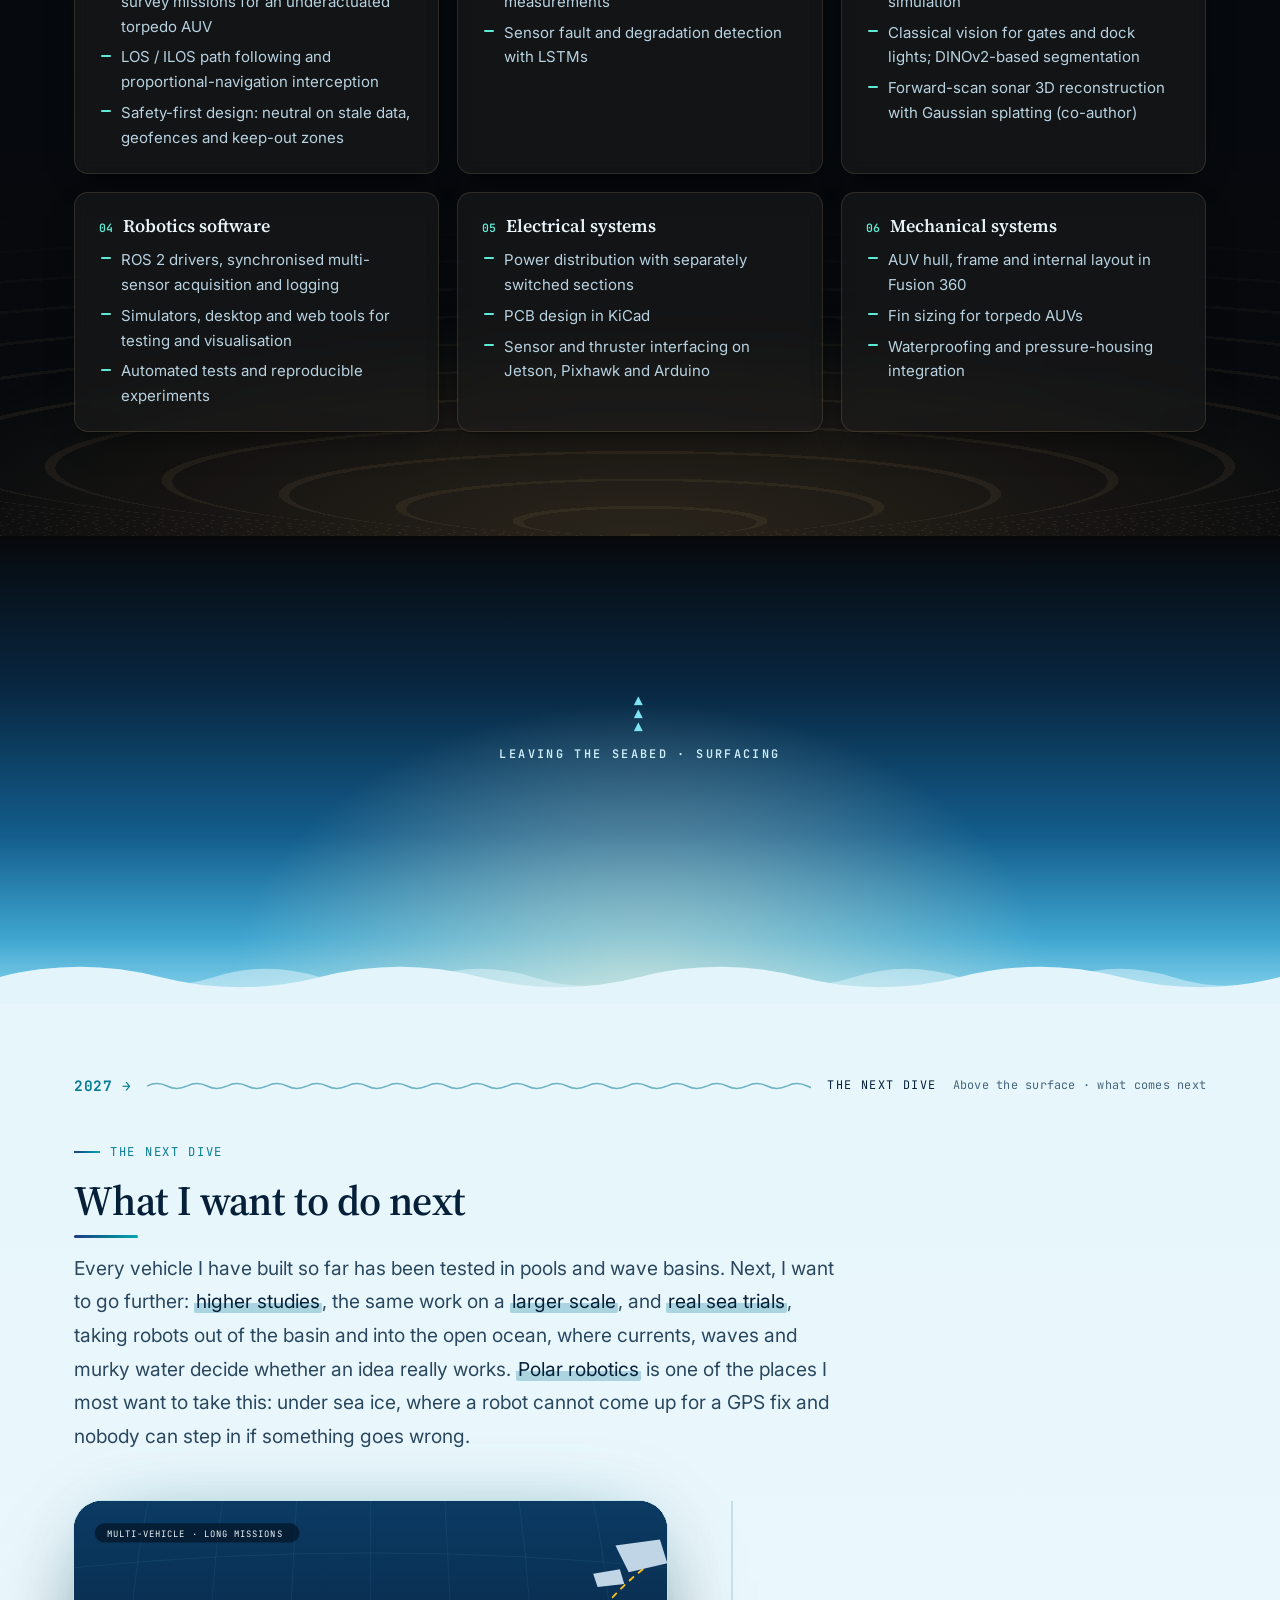
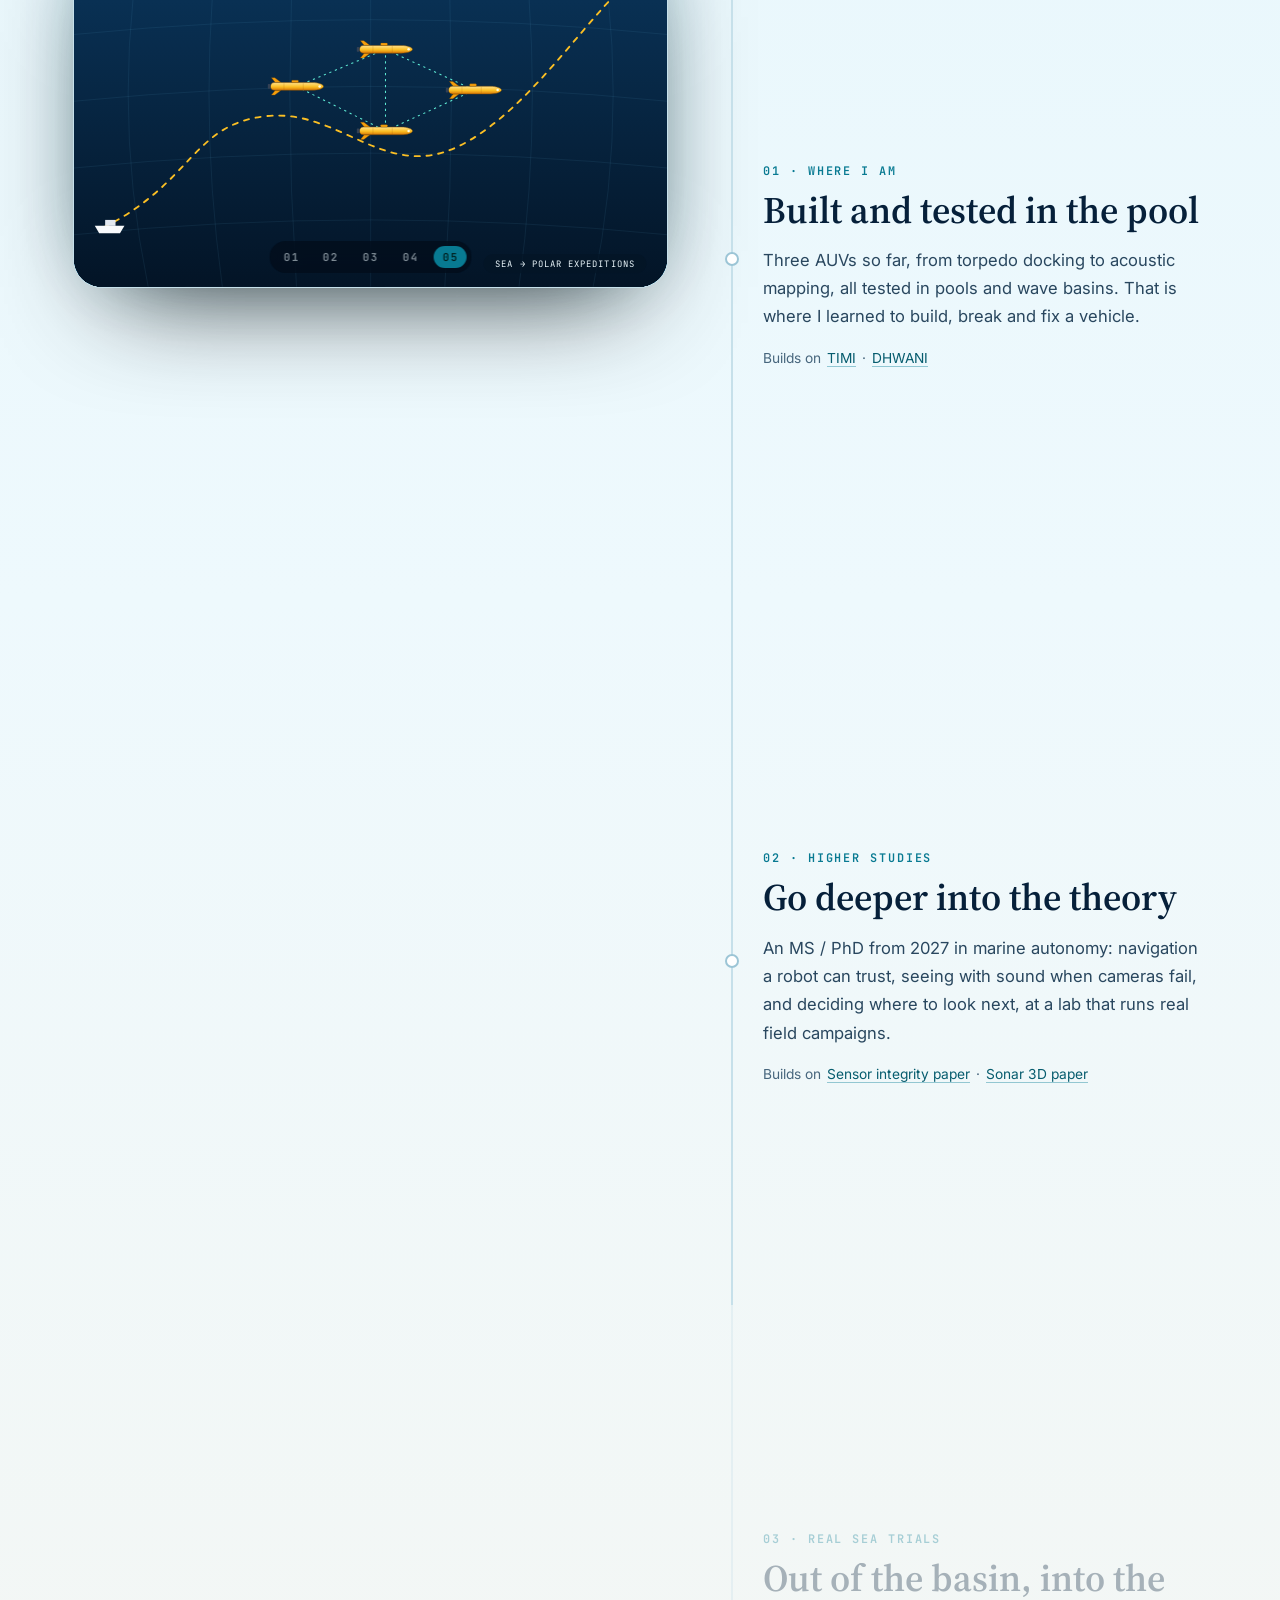
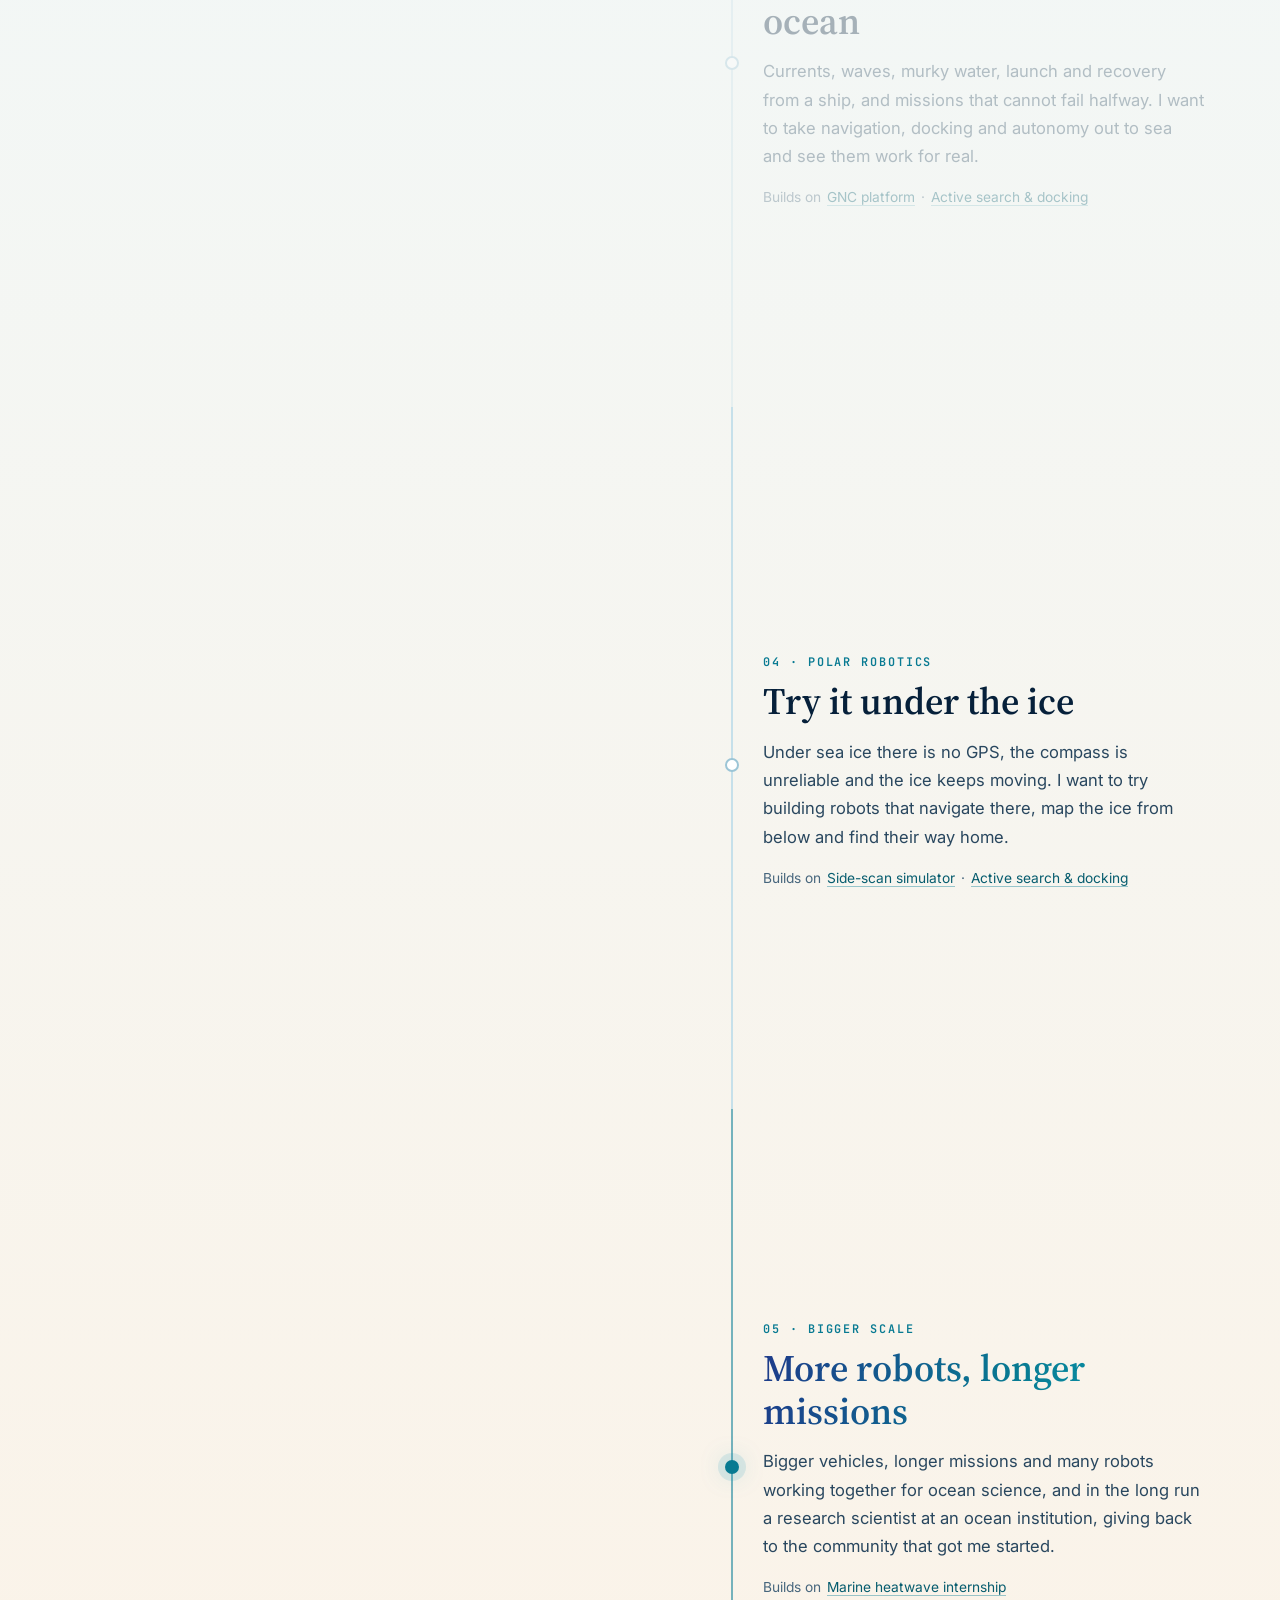
==== commit b94fc13d: "Cache-bust CSS/JS links with ?v= stamps so updates show on reload; add tools/bump-version.sh" ====
--- a/index.html
+++ b/index.html
@@ -23,8 +23,8 @@
   <link rel="preload" as="image" href="assets/img/headshot.webp" />
 
   <script>document.documentElement.classList.add("js");</script>
-  <link rel="stylesheet" href="assets/css/style.css" />
-  <link rel="stylesheet" href="assets/css/print.css" media="print" />
+  <link rel="stylesheet" href="assets/css/style.css?v=202611091850" />
+  <link rel="stylesheet" href="assets/css/print.css?v=202611091850" media="print" />
 
   <script type="application/ld+json">
   {
@@ -40,11 +40,11 @@
   }
   </script>
 
-  <script defer src="assets/js/content.js"></script>
-  <script defer src="assets/js/links.js"></script>
-  <script defer src="assets/js/common.js"></script>
-  <script defer src="assets/js/home.js"></script>
-  <script defer src="assets/js/next.js"></script>
+  <script defer src="assets/js/content.js?v=202611091850"></script>
+  <script defer src="assets/js/links.js?v=202611091850"></script>
+  <script defer src="assets/js/common.js?v=202611091850"></script>
+  <script defer src="assets/js/home.js?v=202611091850"></script>
+  <script defer src="assets/js/next.js?v=202611091850"></script>
 </head>
 <body>
   <a class="skip-link" href="#main">Skip to content</a>
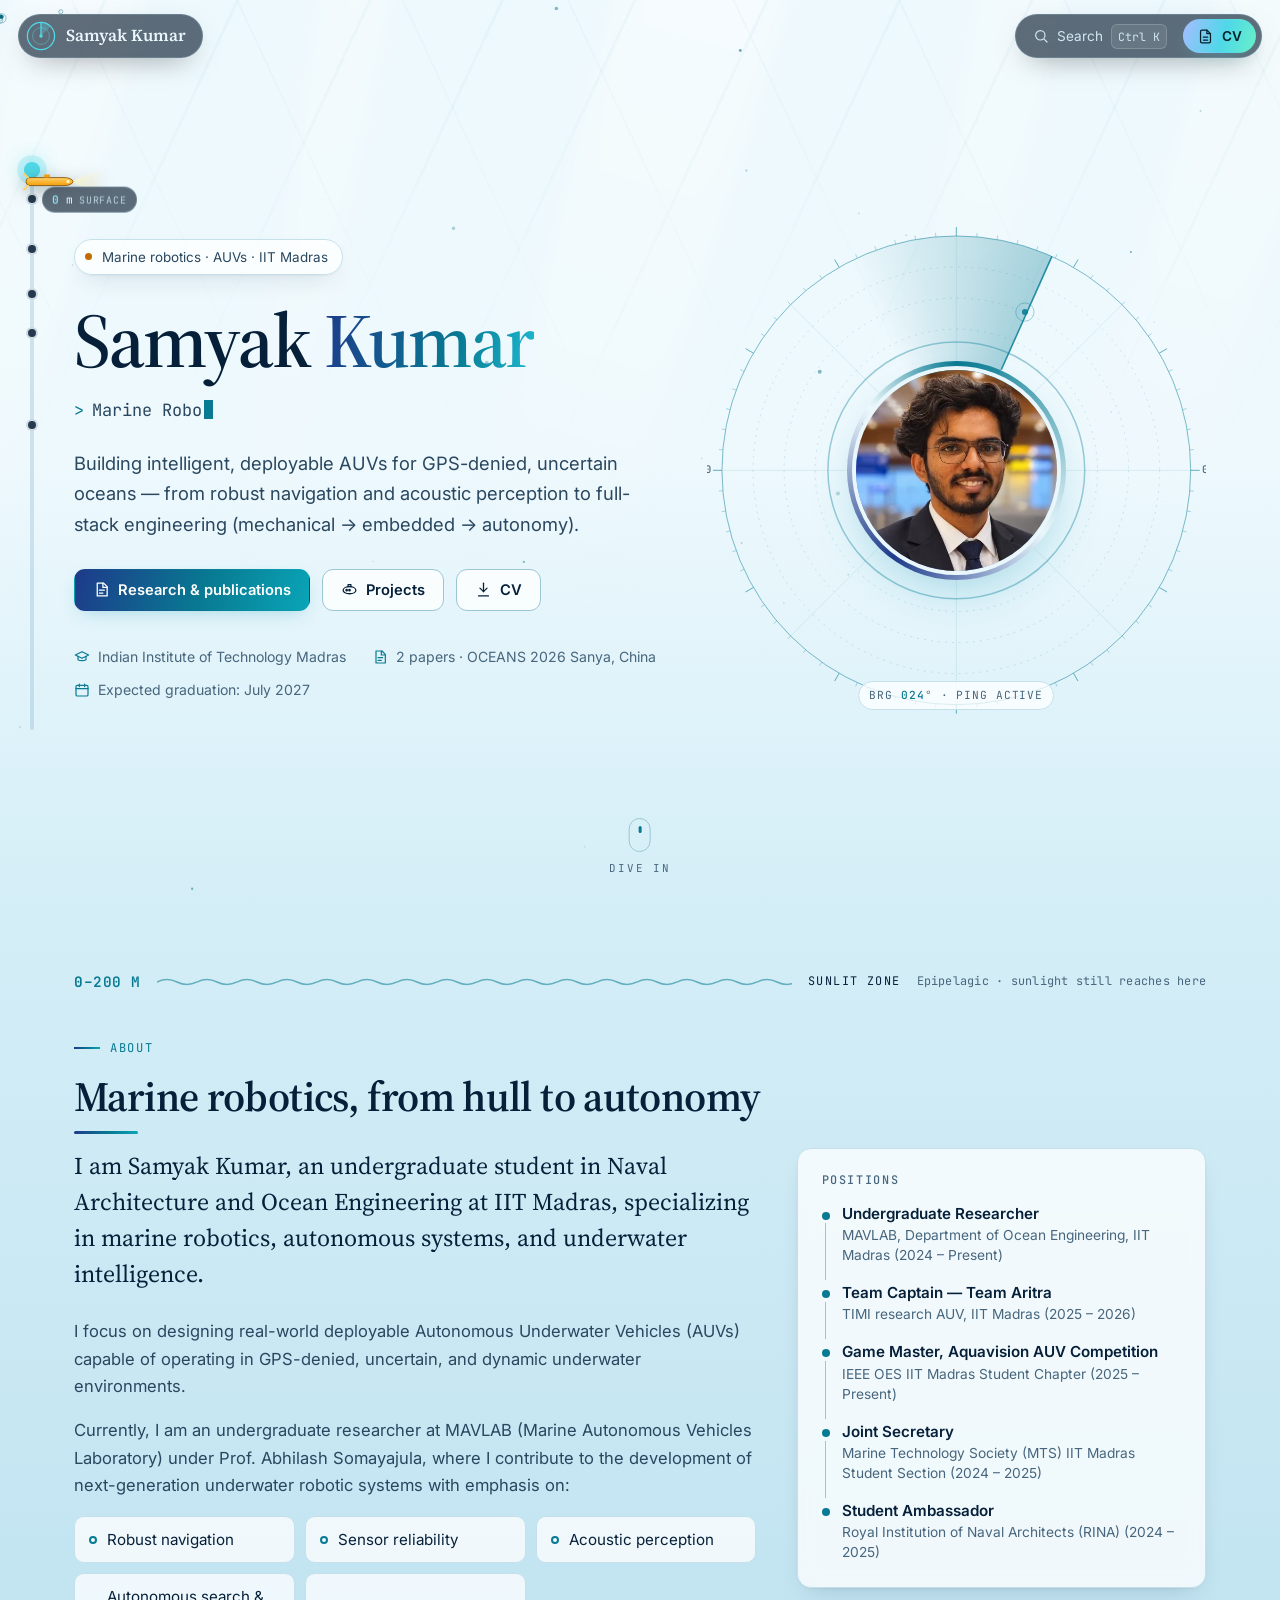
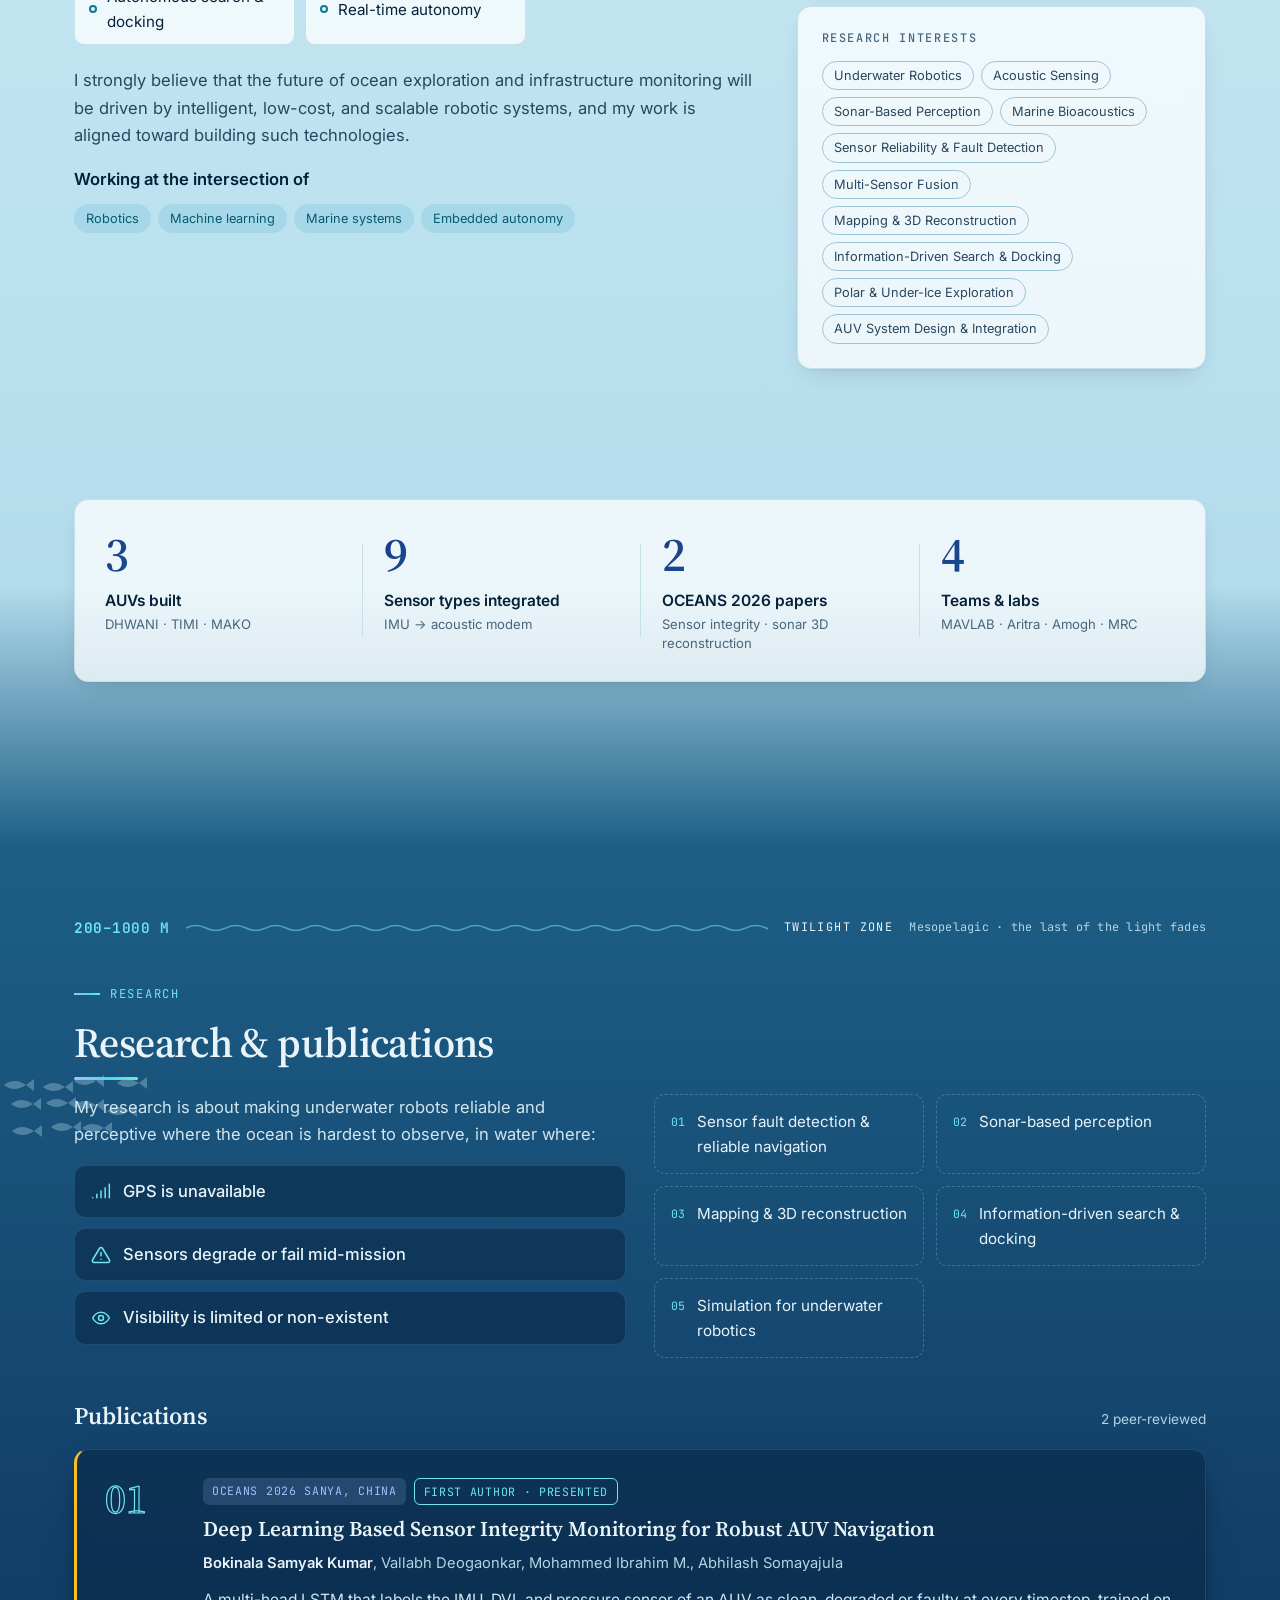
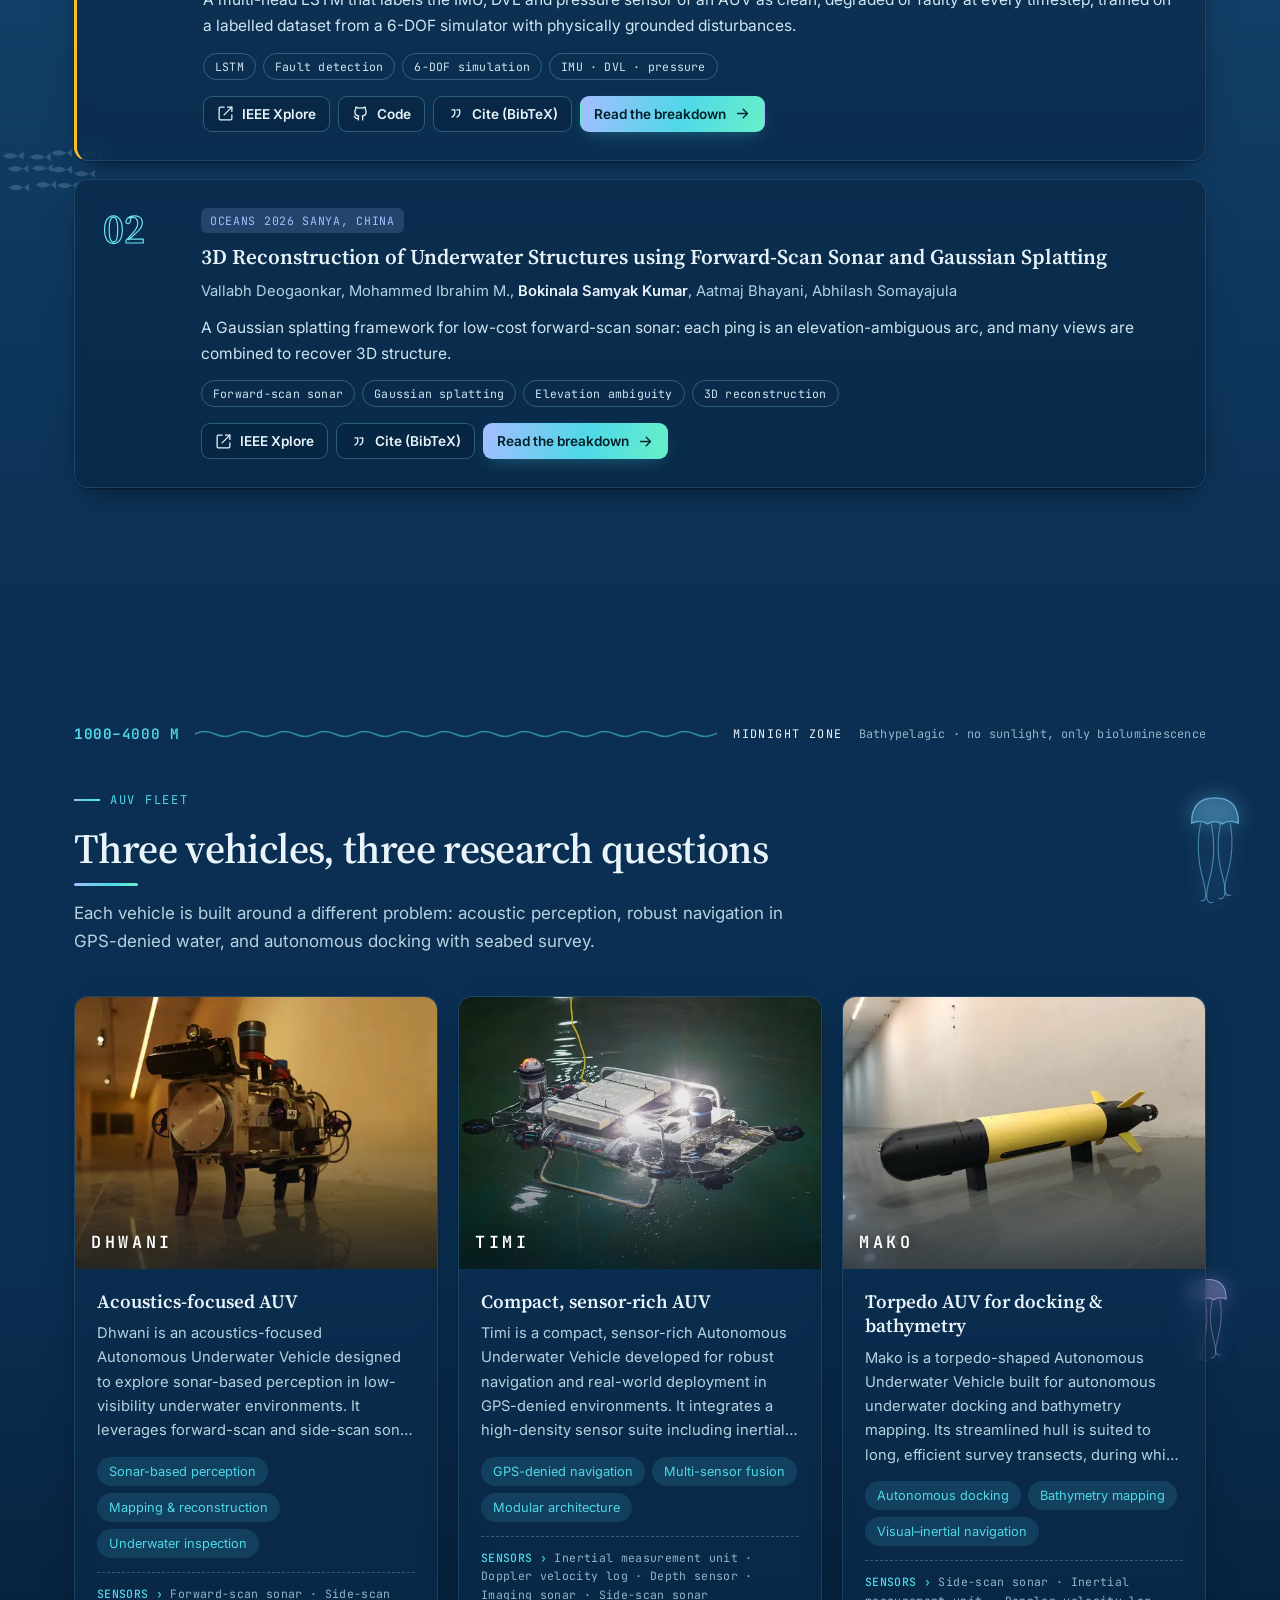
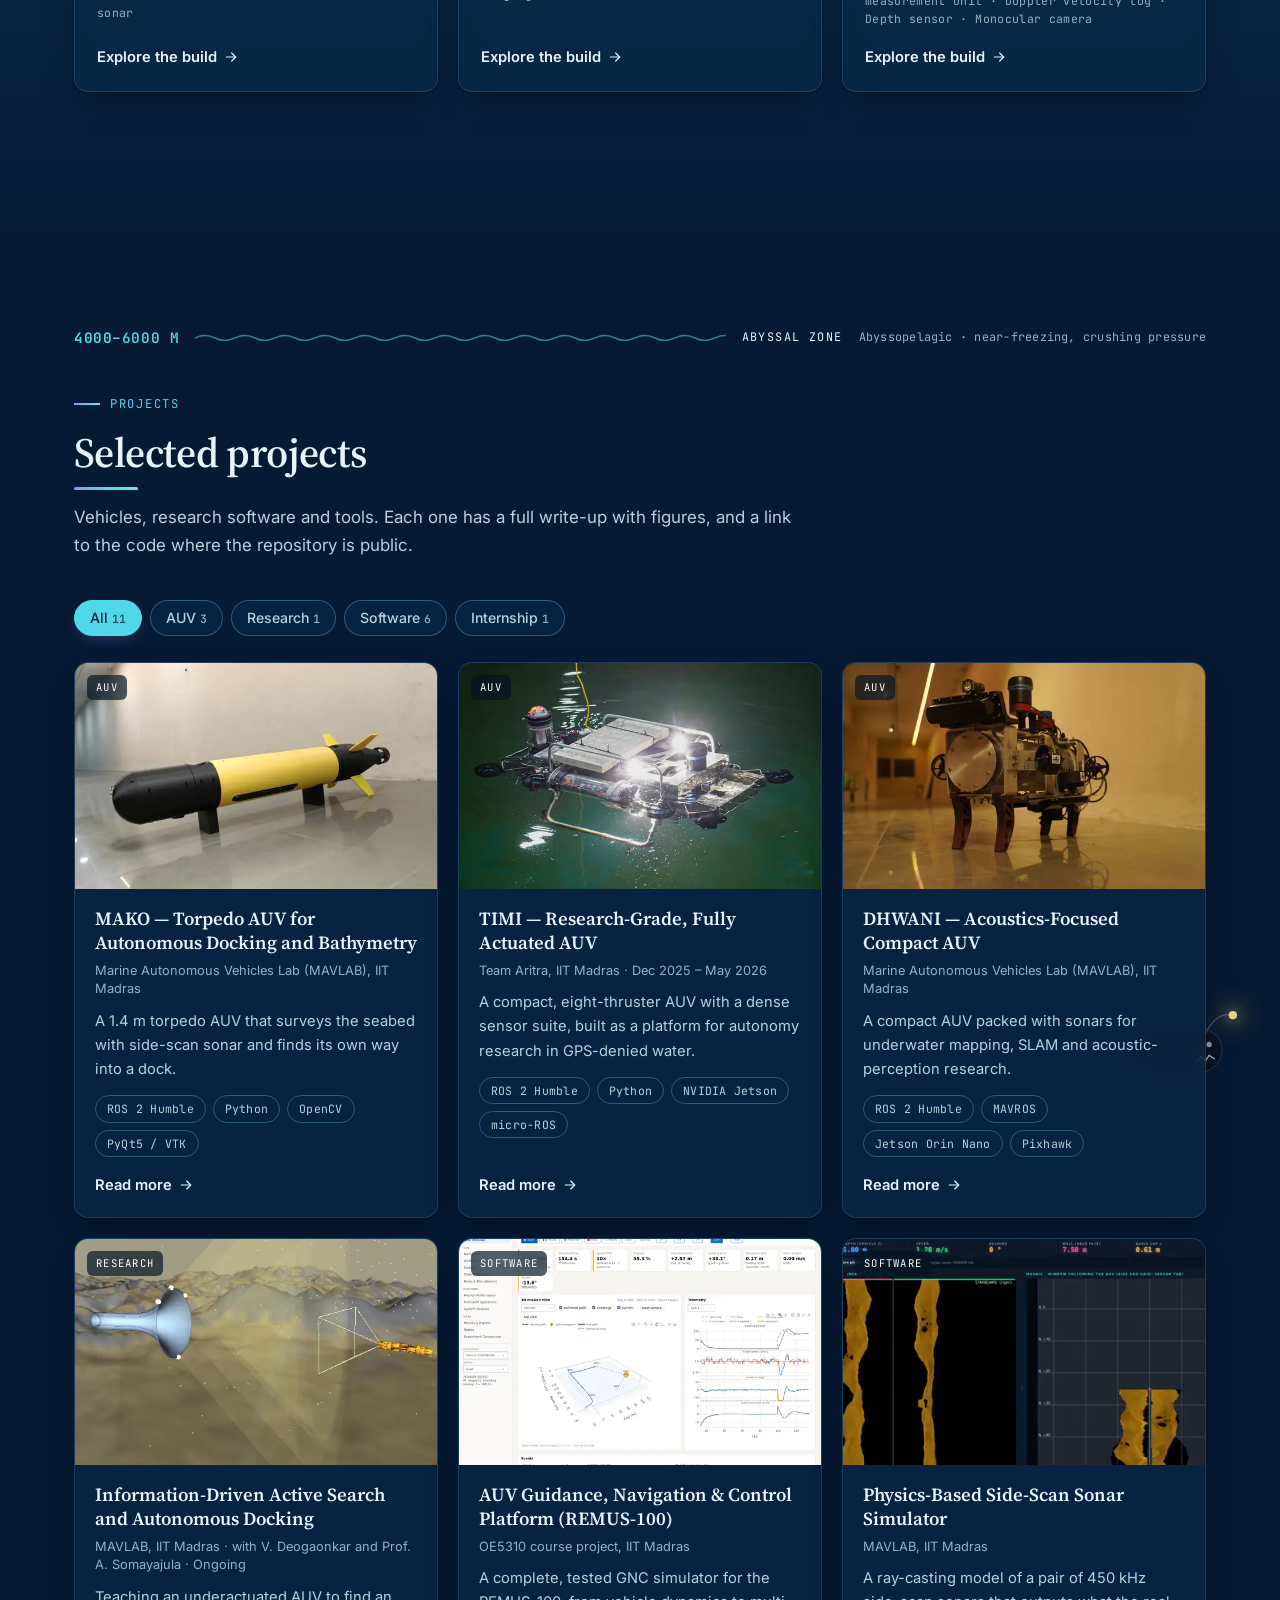
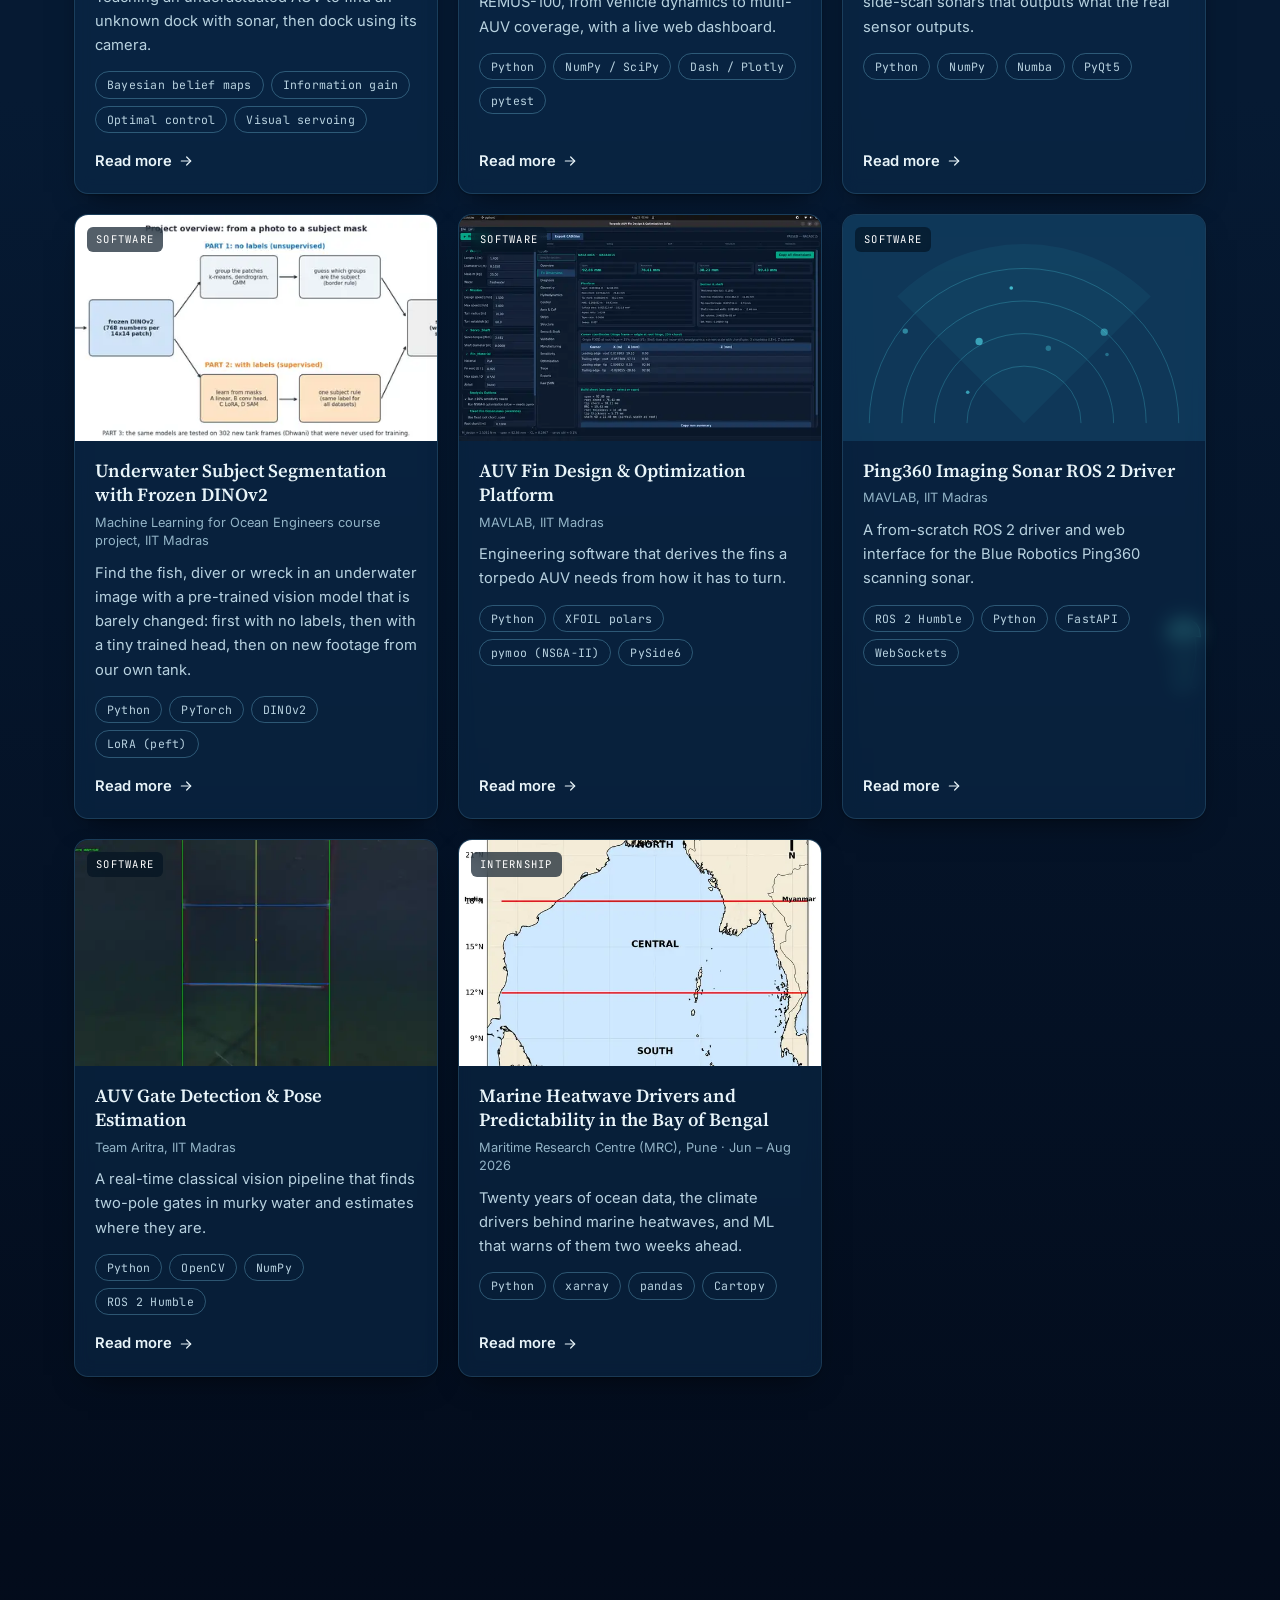
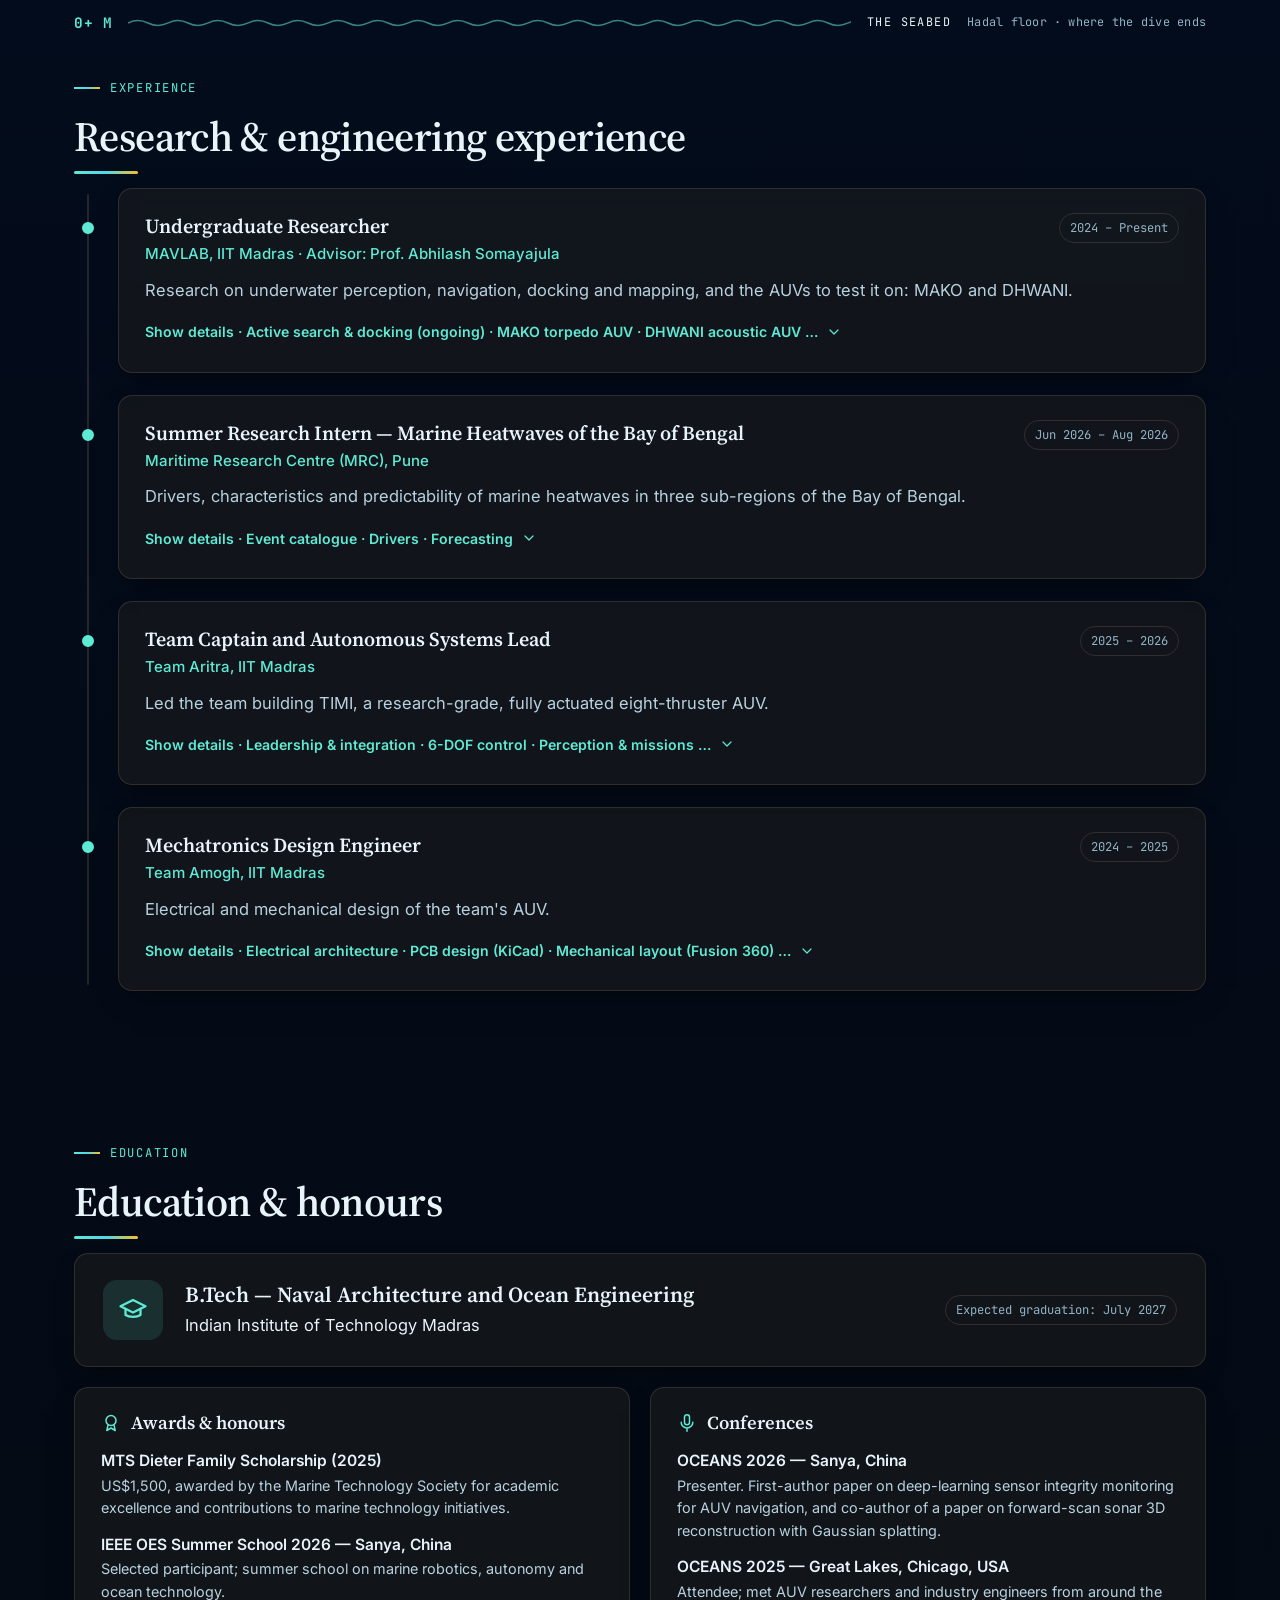
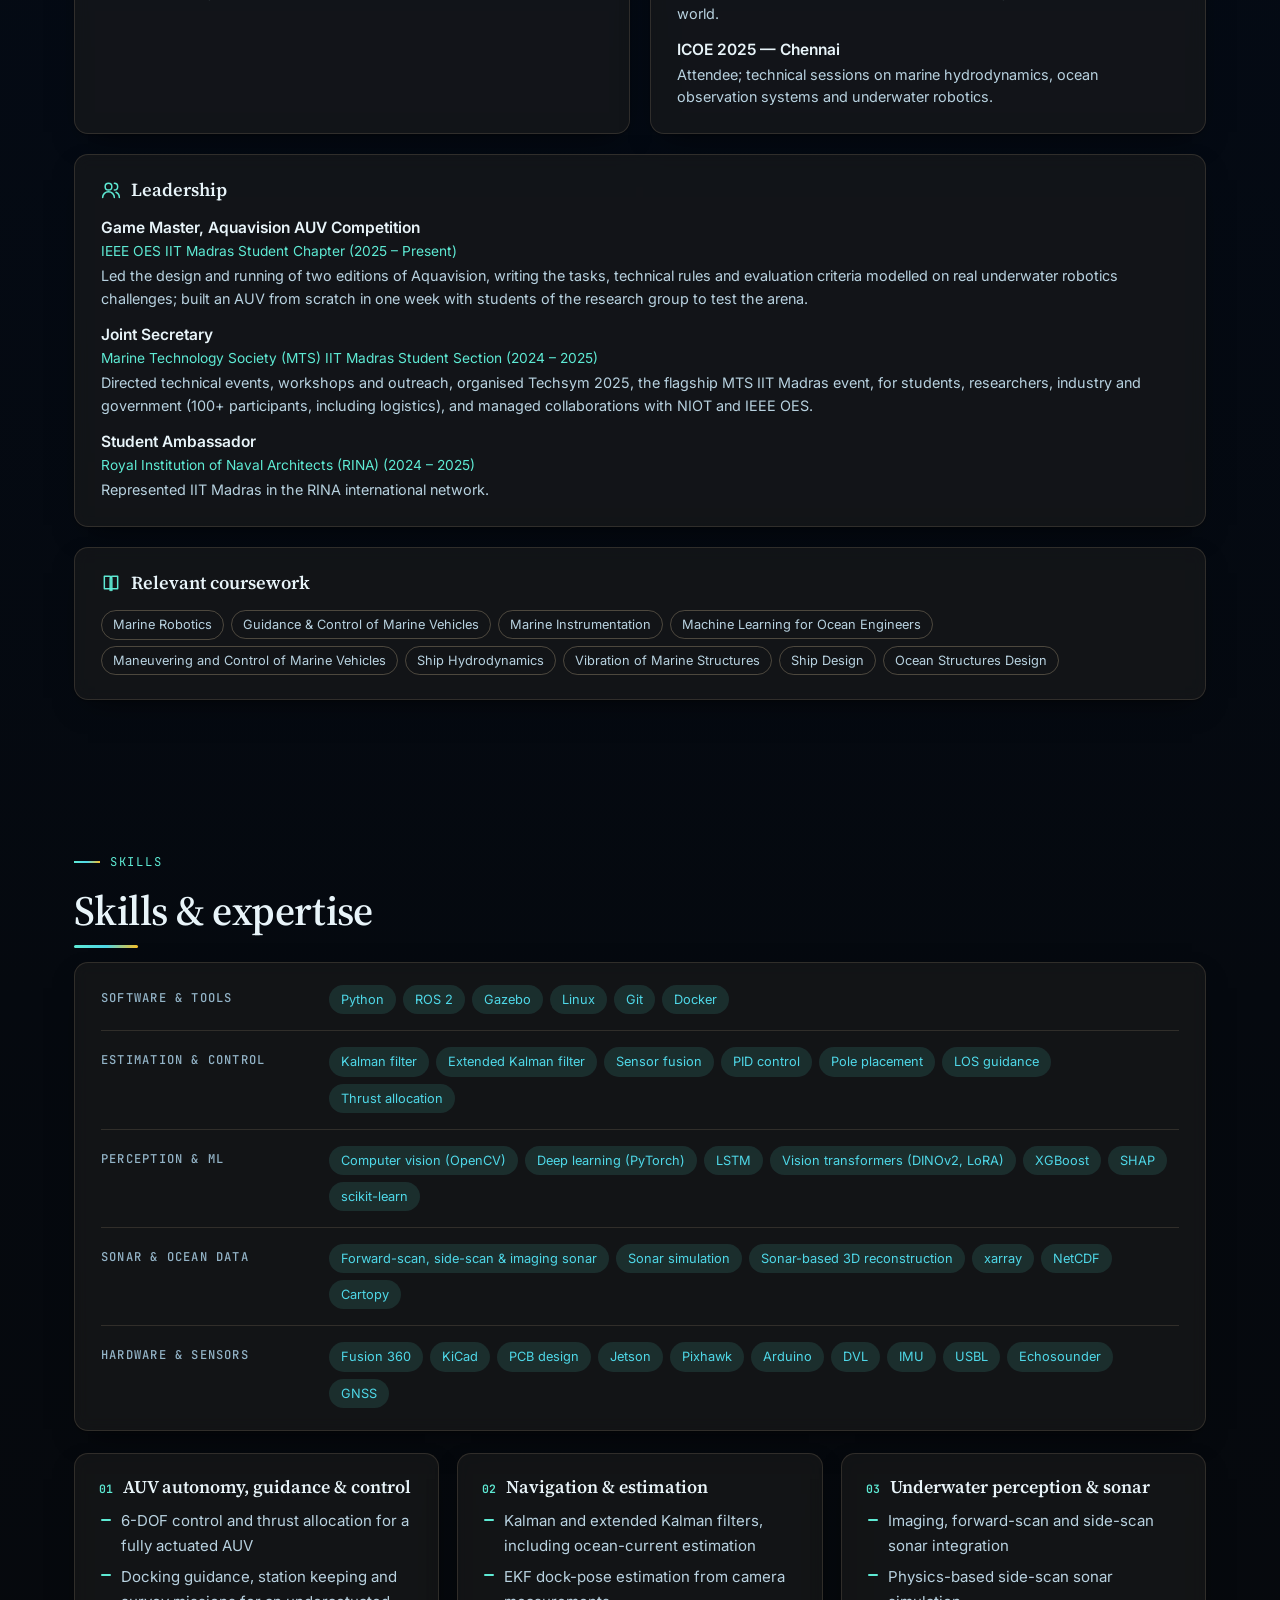
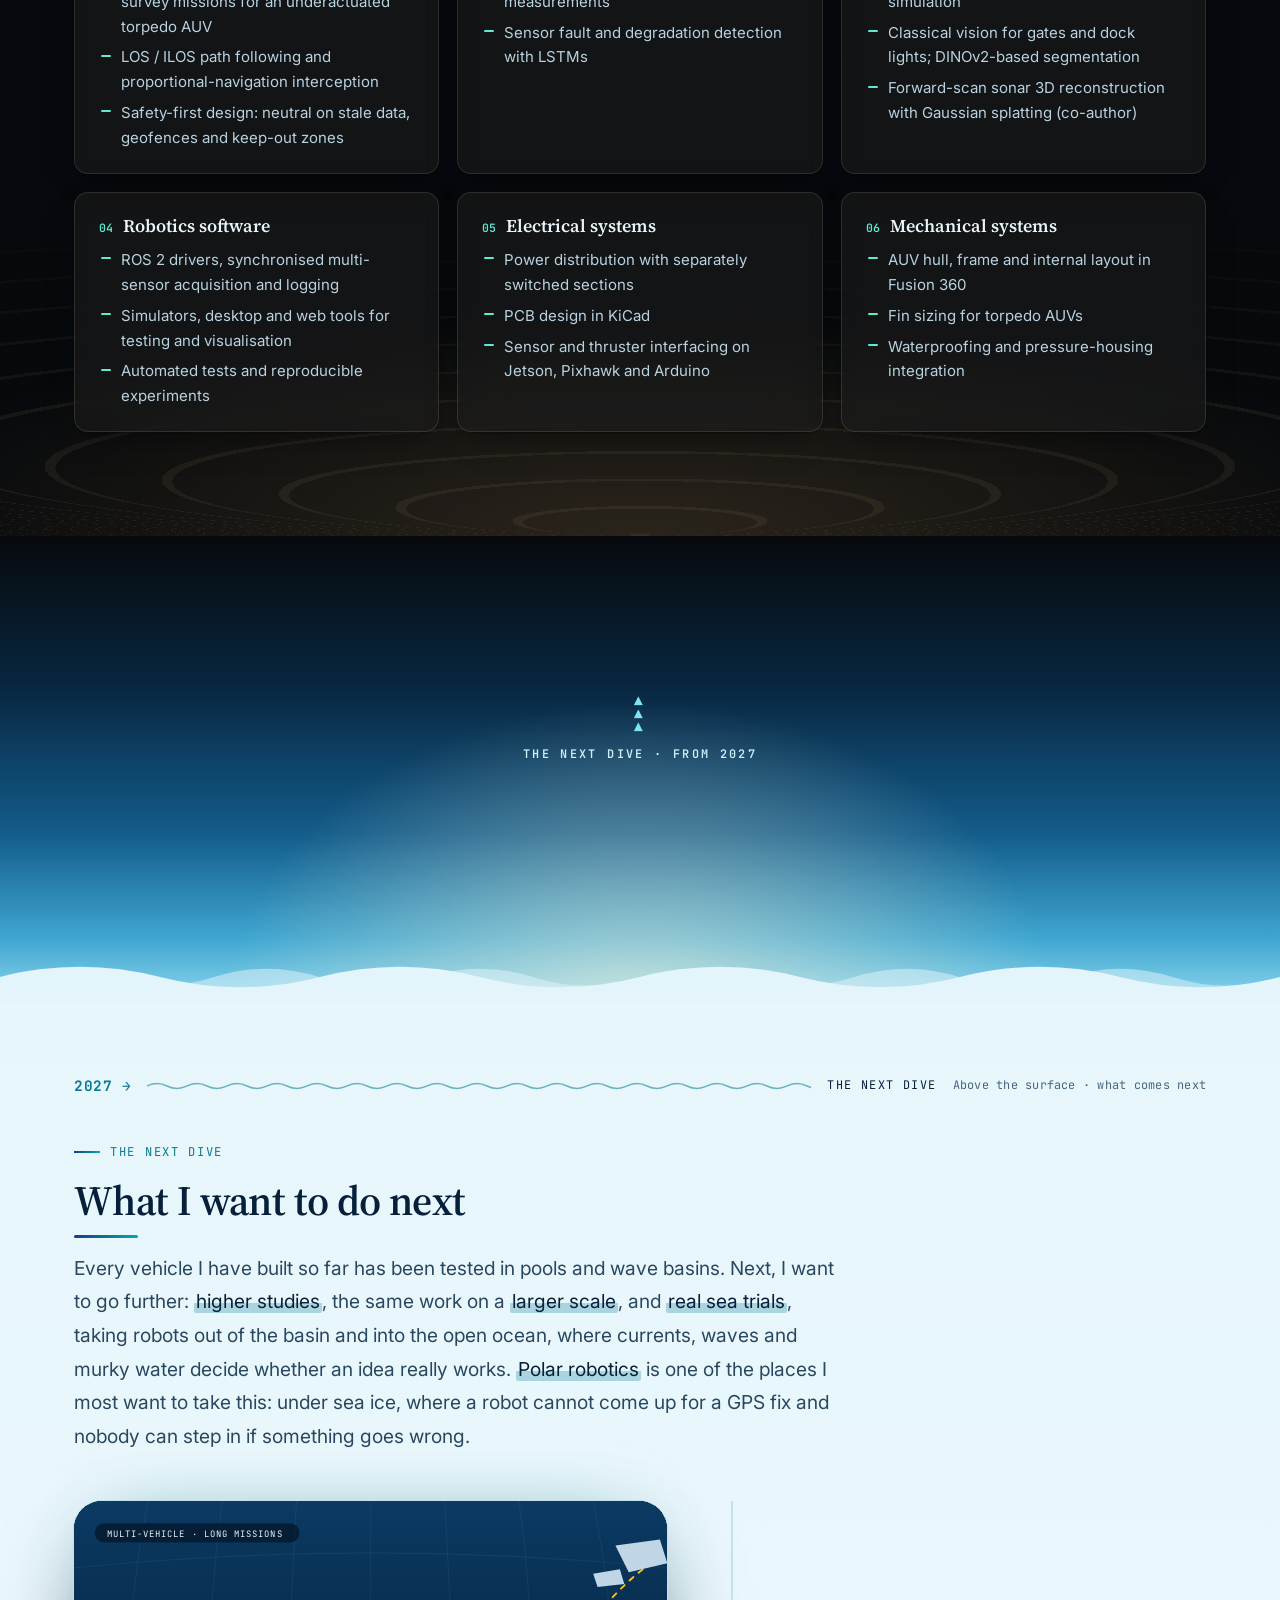
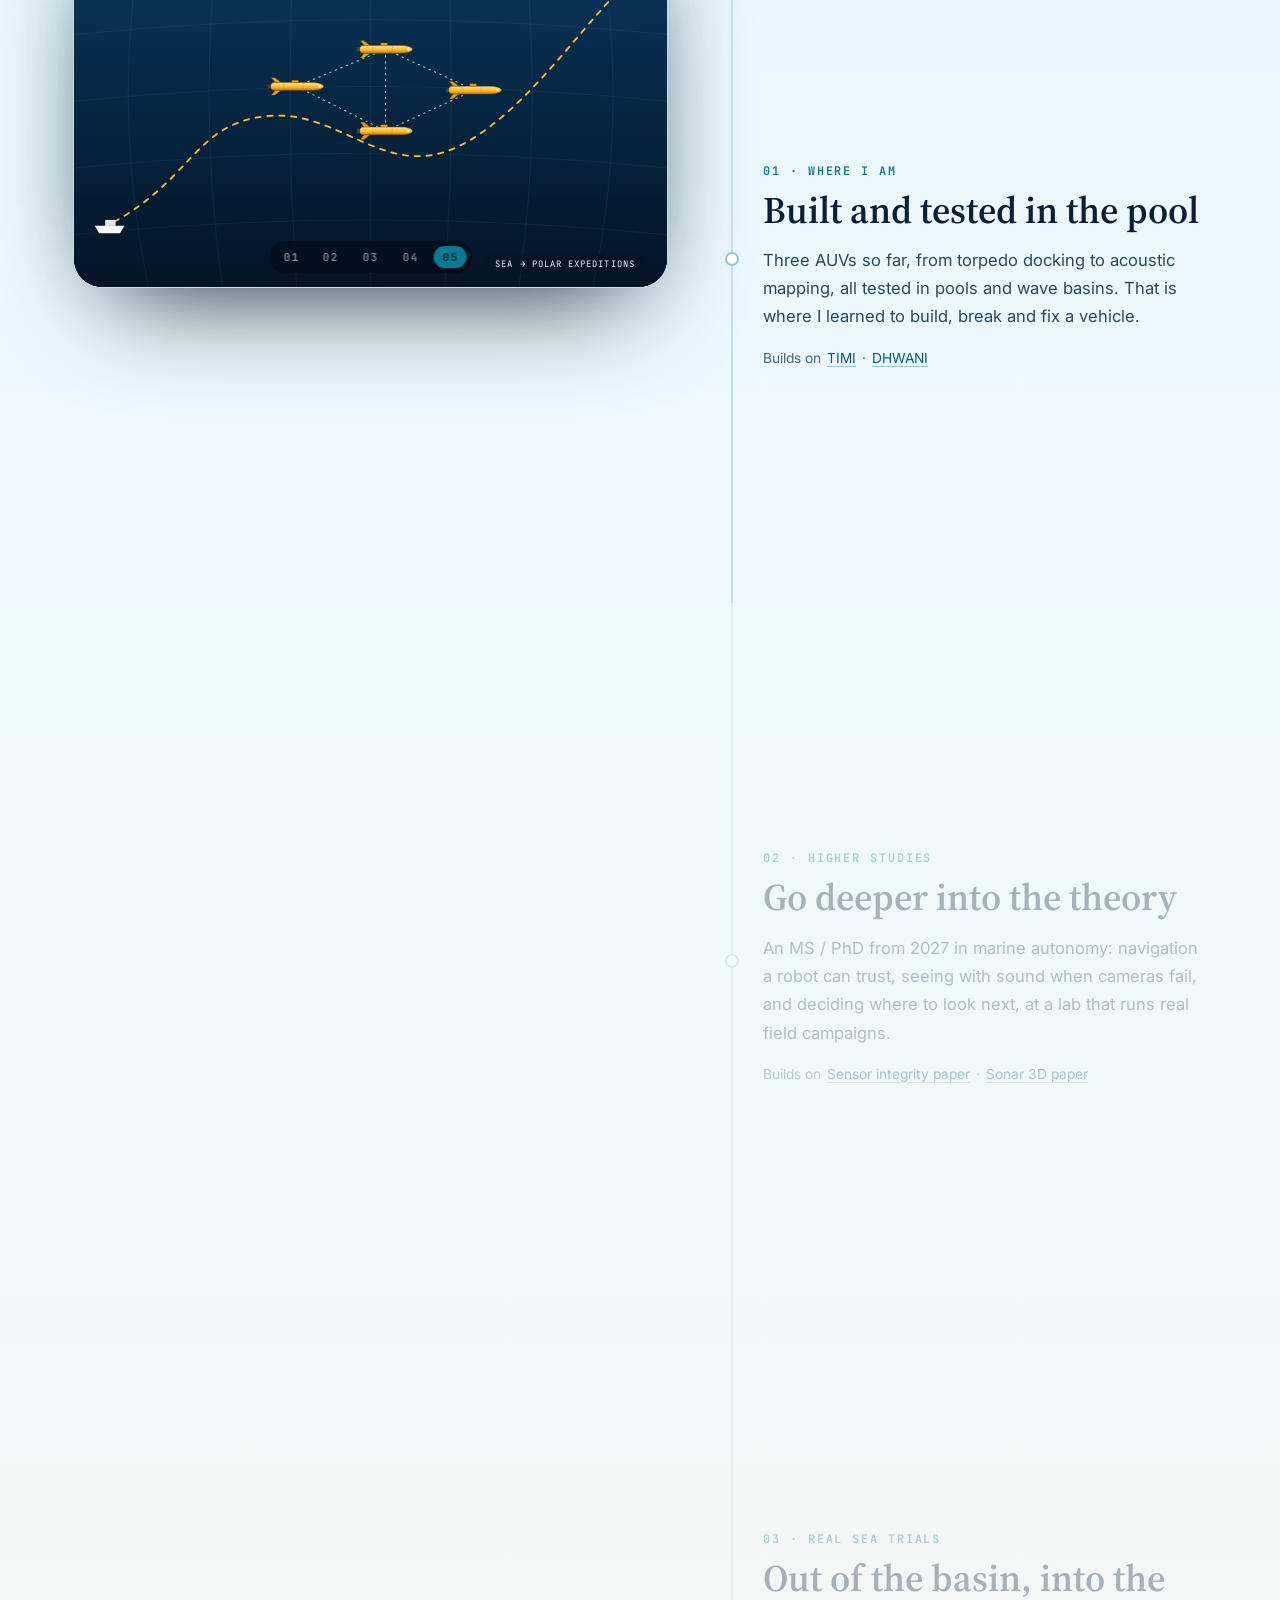
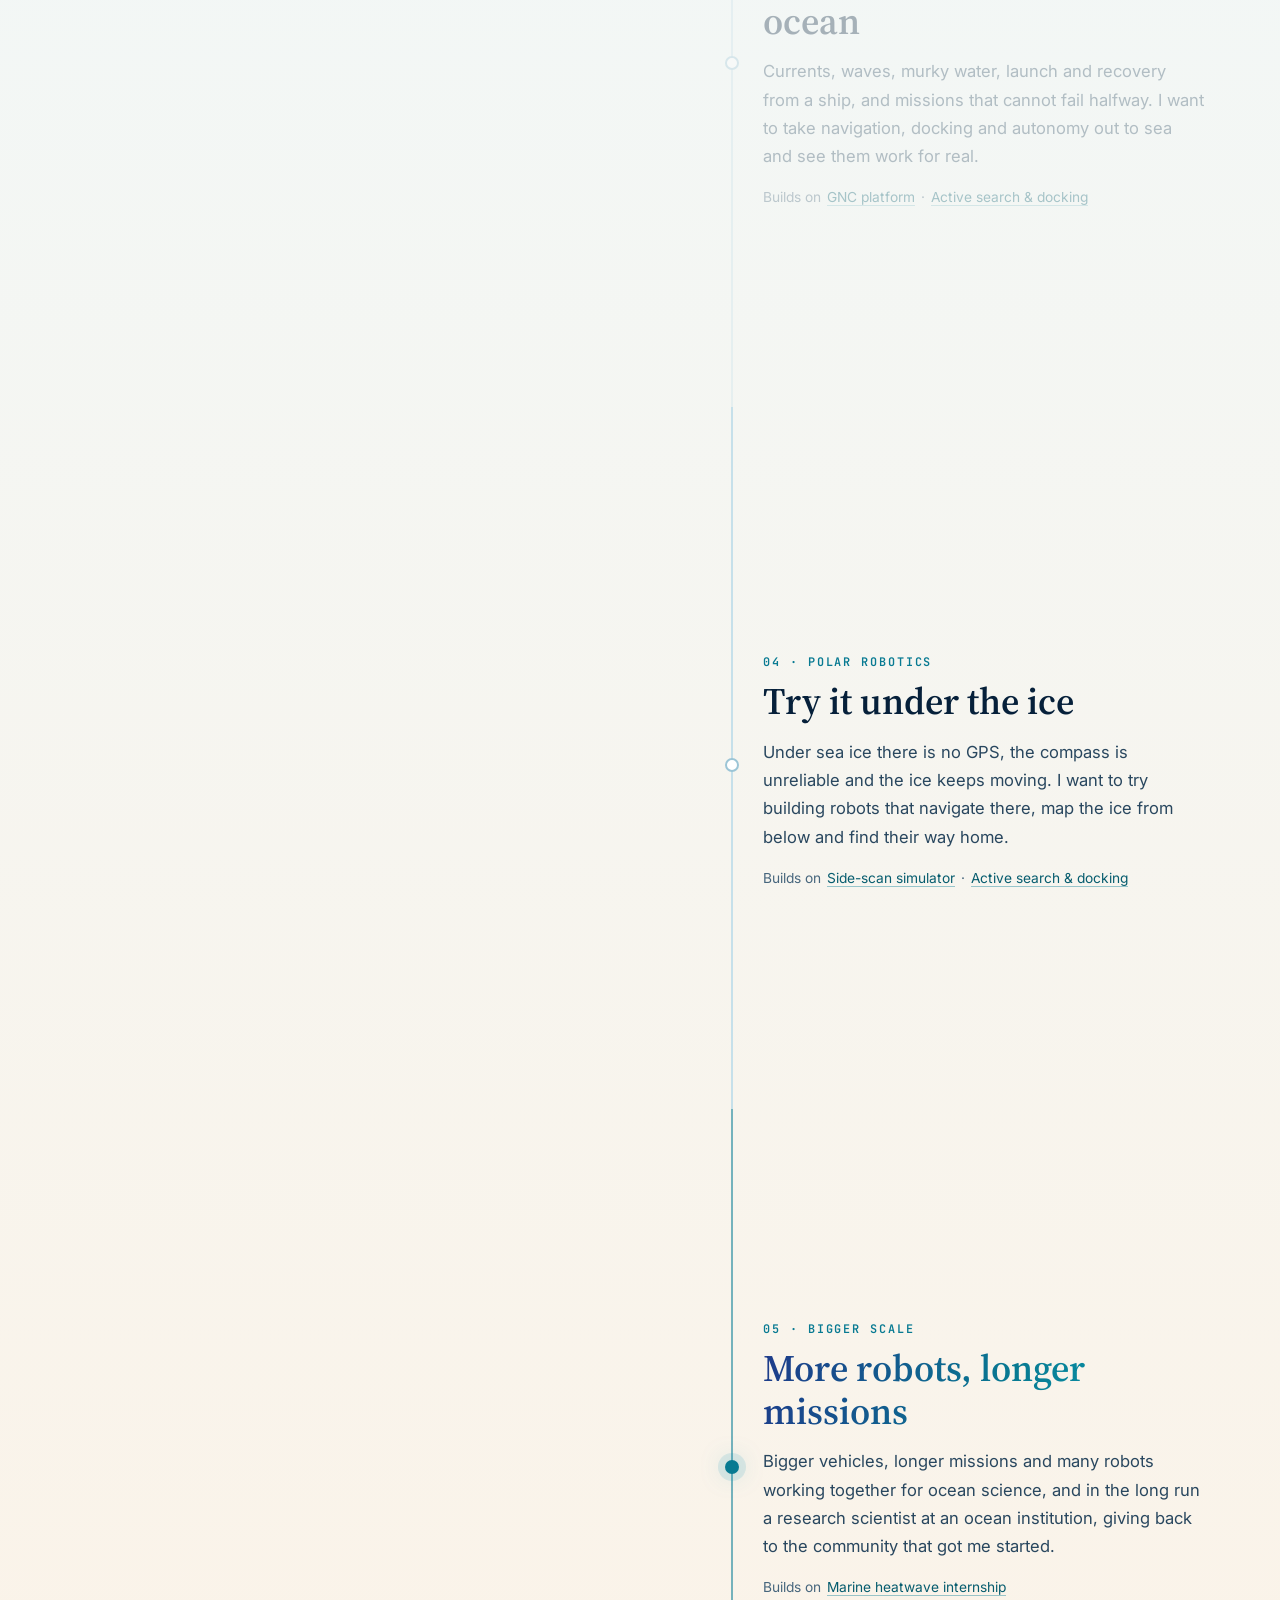
==== commit b8ab9e97: "Gauge: next dive is part of the deepest stretch, readout keeps diving to 6500 m at the page end; bub" ====
--- a/index.html
+++ b/index.html
@@ -23,8 +23,8 @@
   <link rel="preload" as="image" href="assets/img/headshot.webp" />
 
   <script>document.documentElement.classList.add("js");</script>
-  <link rel="stylesheet" href="assets/css/style.css?v=202611091850" />
-  <link rel="stylesheet" href="assets/css/print.css?v=202611091850" media="print" />
+  <link rel="stylesheet" href="assets/css/style.css?v=202611091903" />
+  <link rel="stylesheet" href="assets/css/print.css?v=202611091903" media="print" />
 
   <script type="application/ld+json">
   {
@@ -40,11 +40,11 @@
   }
   </script>
 
-  <script defer src="assets/js/content.js?v=202611091850"></script>
-  <script defer src="assets/js/links.js?v=202611091850"></script>
-  <script defer src="assets/js/common.js?v=202611091850"></script>
-  <script defer src="assets/js/home.js?v=202611091850"></script>
-  <script defer src="assets/js/next.js?v=202611091850"></script>
+  <script defer src="assets/js/content.js?v=202611091903"></script>
+  <script defer src="assets/js/links.js?v=202611091903"></script>
+  <script defer src="assets/js/common.js?v=202611091903"></script>
+  <script defer src="assets/js/home.js?v=202611091903"></script>
+  <script defer src="assets/js/next.js?v=202611091903"></script>
 </head>
 <body>
   <a class="skip-link" href="#main">Skip to content</a>
@@ -102,7 +102,7 @@
     <div class="zone tone-light" data-zone="next" data-depth="6500" data-label="2027">
       <div class="ascent" aria-hidden="true">
         <div class="asc-bubbles"><i style="--x:61.6%;--s:13px;--t:8.2s;--d:-8.5s"></i><i style="--x:72.6%;--s:15px;--t:5.1s;--d:-4.2s"></i><i style="--x:91.7%;--s:12px;--t:8.6s;--d:-1.0s"></i><i style="--x:47.1%;--s:8px;--t:7.2s;--d:-5.2s"></i><i style="--x:4.2%;--s:7px;--t:6.1s;--d:-8.2s"></i><i style="--x:75.0%;--s:7px;--t:8.2s;--d:-1.2s"></i><i style="--x:61.0%;--s:6px;--t:5.0s;--d:-7.8s"></i><i style="--x:22.7%;--s:7px;--t:8.9s;--d:-7.9s"></i><i style="--x:30.2%;--s:16px;--t:7.2s;--d:-6.1s"></i><i style="--x:22.2%;--s:15px;--t:7.8s;--d:-8.7s"></i><i style="--x:87.0%;--s:8px;--t:6.4s;--d:-1.5s"></i><i style="--x:16.7%;--s:6px;--t:6.2s;--d:-5.4s"></i><i style="--x:3.3%;--s:12px;--t:6.4s;--d:-2.8s"></i><i style="--x:79.9%;--s:10px;--t:6.3s;--d:-4.3s"></i><i style="--x:69.2%;--s:6px;--t:8.9s;--d:-0.2s"></i><i style="--x:73.5%;--s:14px;--t:5.1s;--d:-7.1s"></i><i style="--x:37.4%;--s:11px;--t:5.0s;--d:-0.4s"></i><i style="--x:20.0%;--s:16px;--t:5.8s;--d:-6.8s"></i><i style="--x:90.4%;--s:15px;--t:6.4s;--d:-3.2s"></i><i style="--x:52.3%;--s:14px;--t:5.4s;--d:-6.7s"></i><i style="--x:77.9%;--s:14px;--t:5.1s;--d:-8.5s"></i><i style="--x:11.6%;--s:9px;--t:7.4s;--d:-8.3s"></i></div>
-        <div class="asc-label"><span class="asc-arrows"><i>▲</i><i>▲</i><i>▲</i></span>Leaving the seabed · surfacing</div>
+        <div class="asc-label"><span class="asc-arrows"><i>▲</i><i>▲</i><i>▲</i></span>The next dive · from 2027</div>
         <svg class="asc-wave w-back" viewBox="0 0 3360 60" preserveAspectRatio="none"><path d="M0 34 q70 -16 140 0 t140 0 q70 -16 140 0 t140 0 q70 -16 140 0 t140 0 q70 -16 140 0 t140 0 q70 -16 140 0 t140 0 q70 -16 140 0 t140 0 q70 -16 140 0 t140 0 q70 -16 140 0 t140 0 q70 -16 140 0 t140 0 q70 -16 140 0 t140 0 q70 -16 140 0 t140 0 q70 -16 140 0 t140 0 V60 H0Z"/></svg>
         <svg class="asc-wave w-front" viewBox="0 0 1600 60" preserveAspectRatio="none"><path d="M0 30 q50 -22 100 0 t100 0 q50 -22 100 0 t100 0 q50 -22 100 0 t100 0 q50 -22 100 0 t100 0 q50 -22 100 0 t100 0 q50 -22 100 0 t100 0 q50 -22 100 0 t100 0 q50 -22 100 0 t100 0 V60 H0Z"/></svg>
       </div>
--- a/assets/css/style.css
+++ b/assets/css/style.css
@@ -342,8 +342,6 @@
 .g-auv .beam { opacity: 0; transition: opacity 0.6s; }
 .g-auv.lights .beam { opacity: 1; }
 @keyframes bob { 0%, 100% { transform: translate(14px, 0) rotate(12deg); } 50% { transform: translate(14px, 3px) rotate(16deg); } }
-.g-auv.rising svg { animation-name: bob-up; }
-@keyframes bob-up { 0%, 100% { transform: translate(14px, 0) rotate(-14deg); } 50% { transform: translate(14px, -3px) rotate(-18deg); } }
 .g-read {
   position: absolute;
   left: 18px;
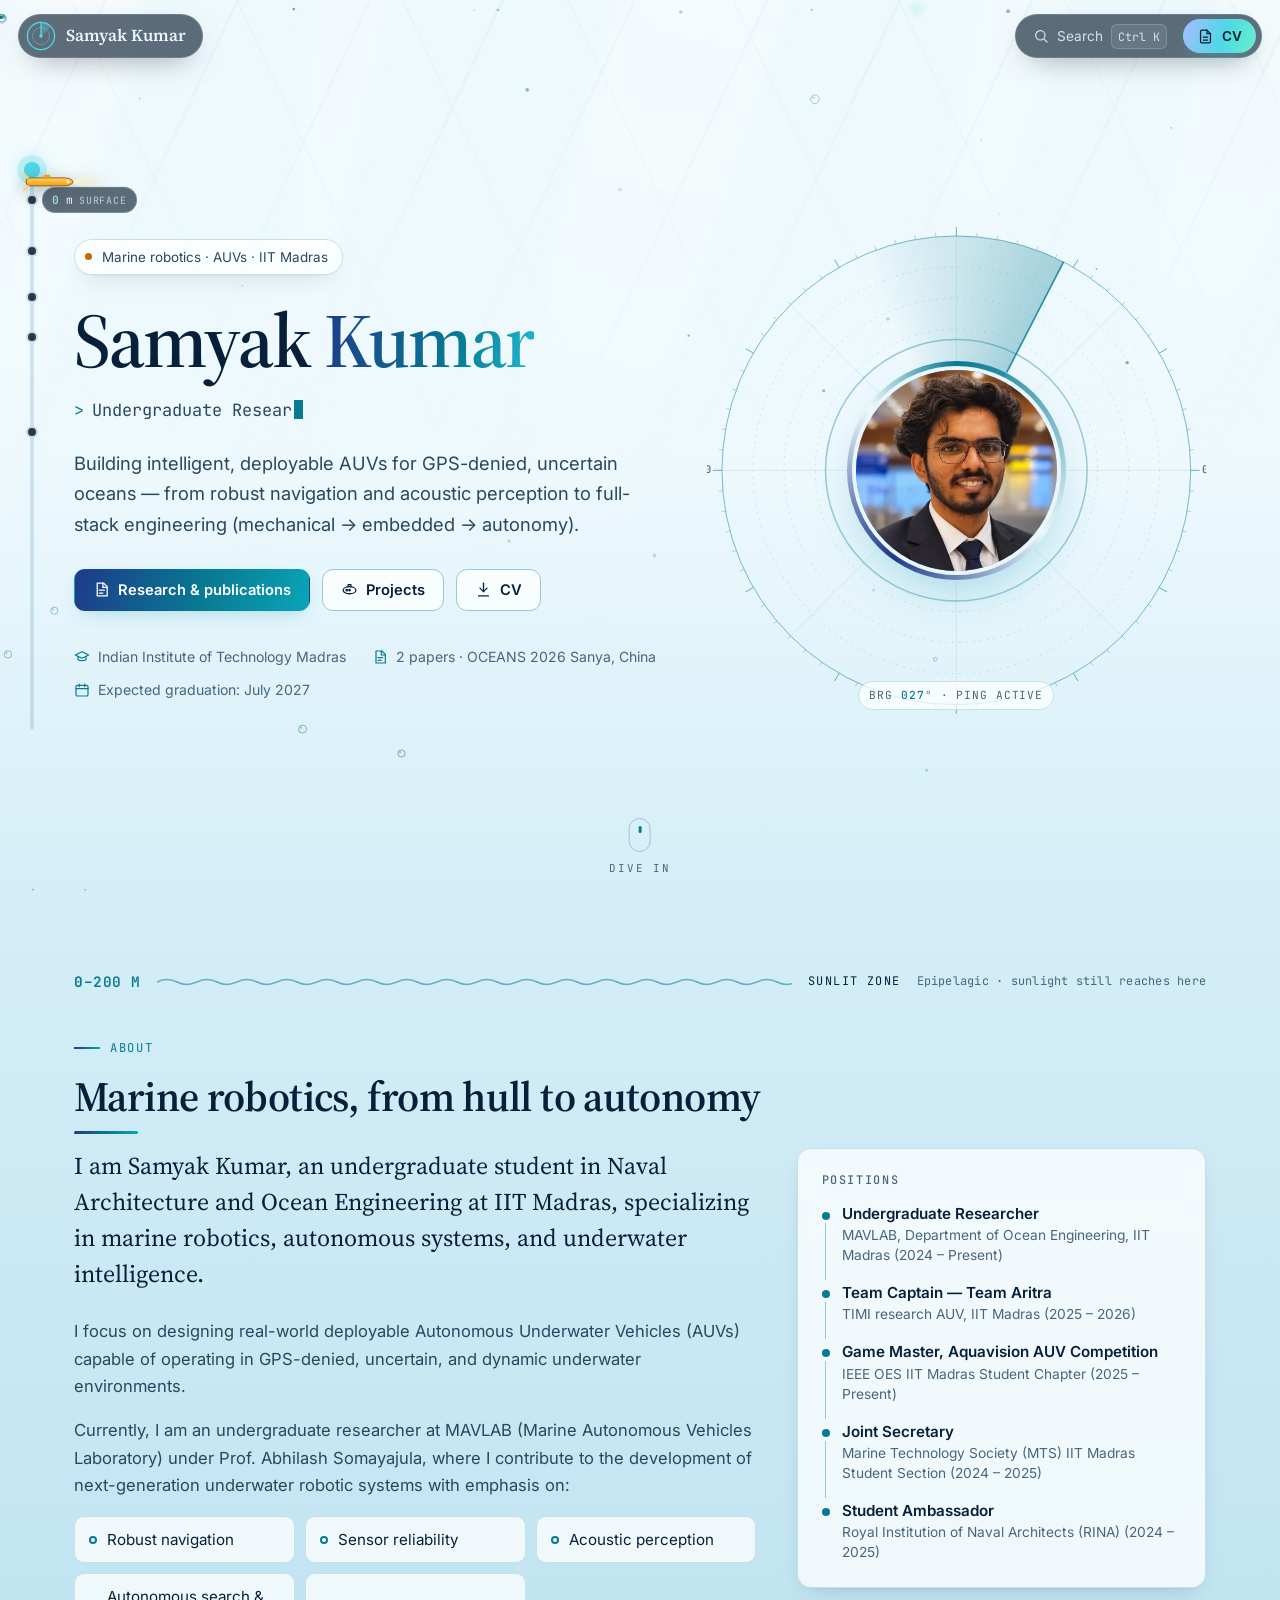
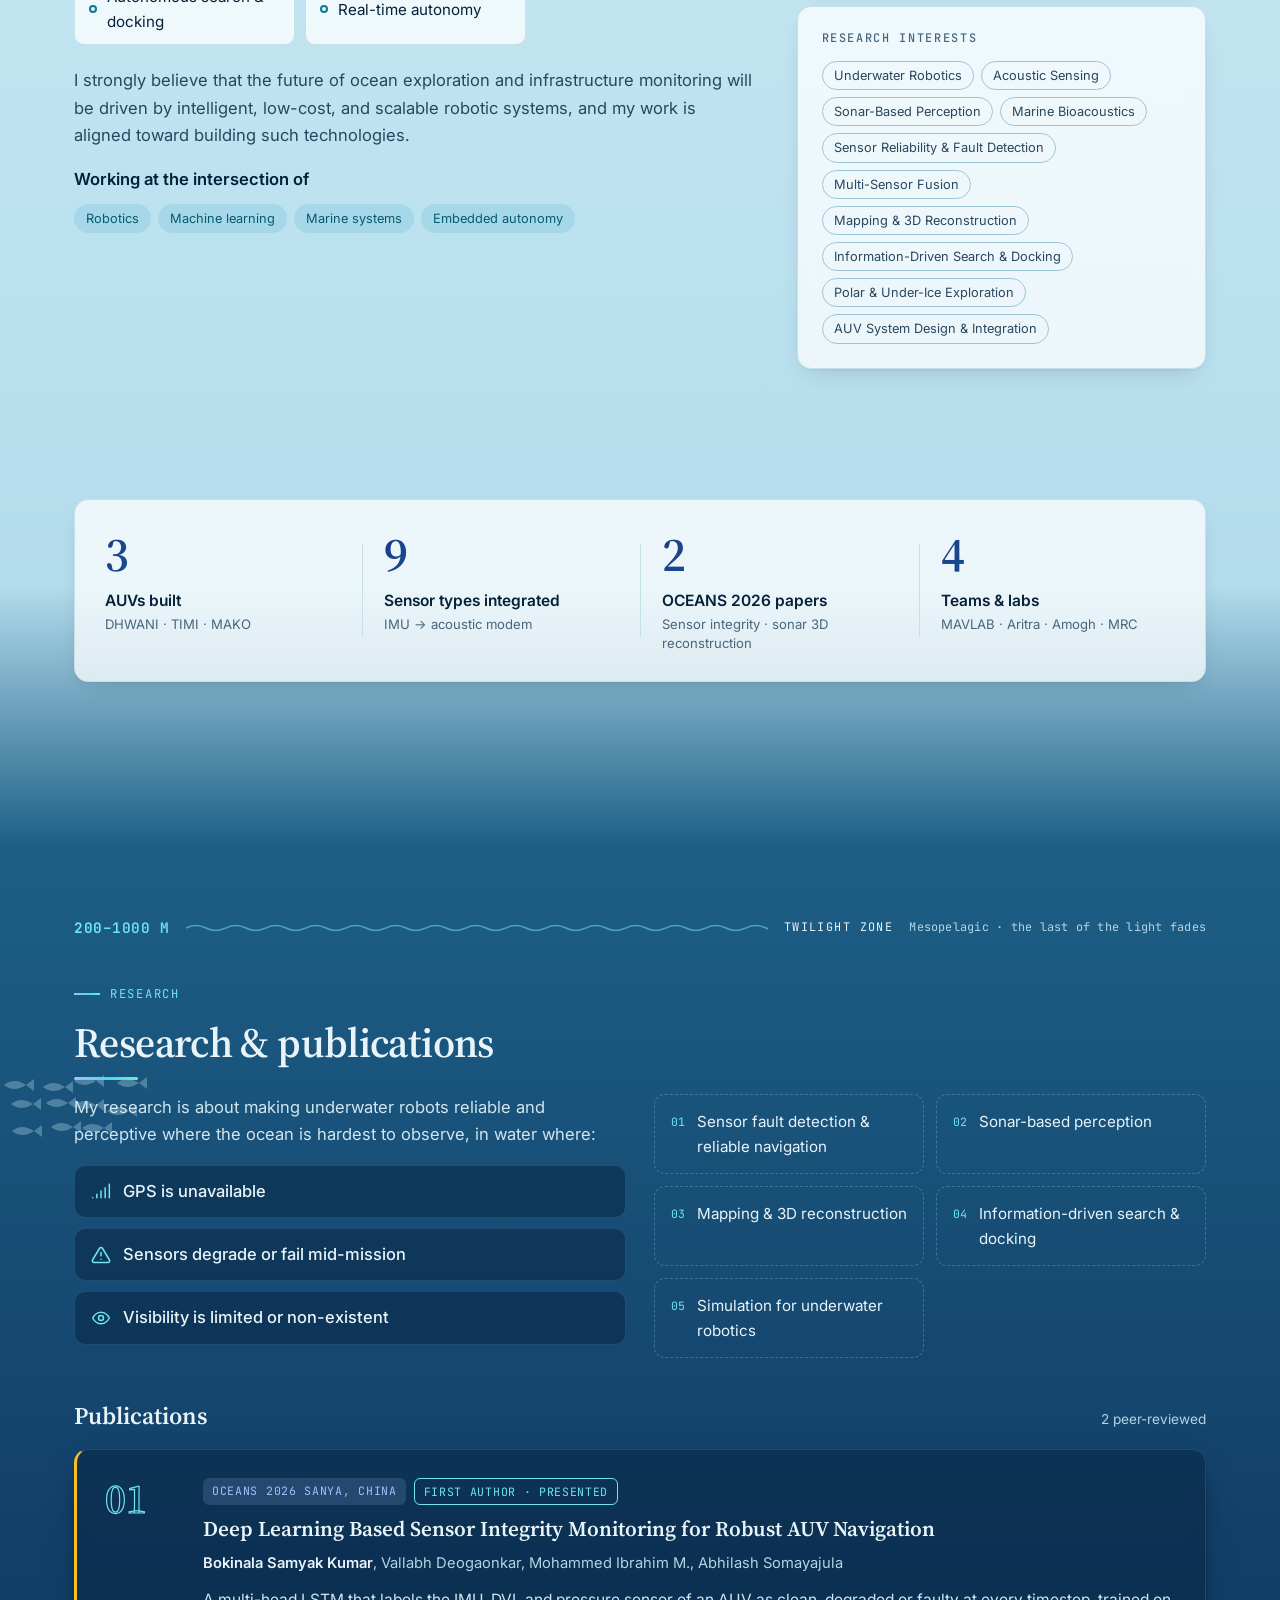
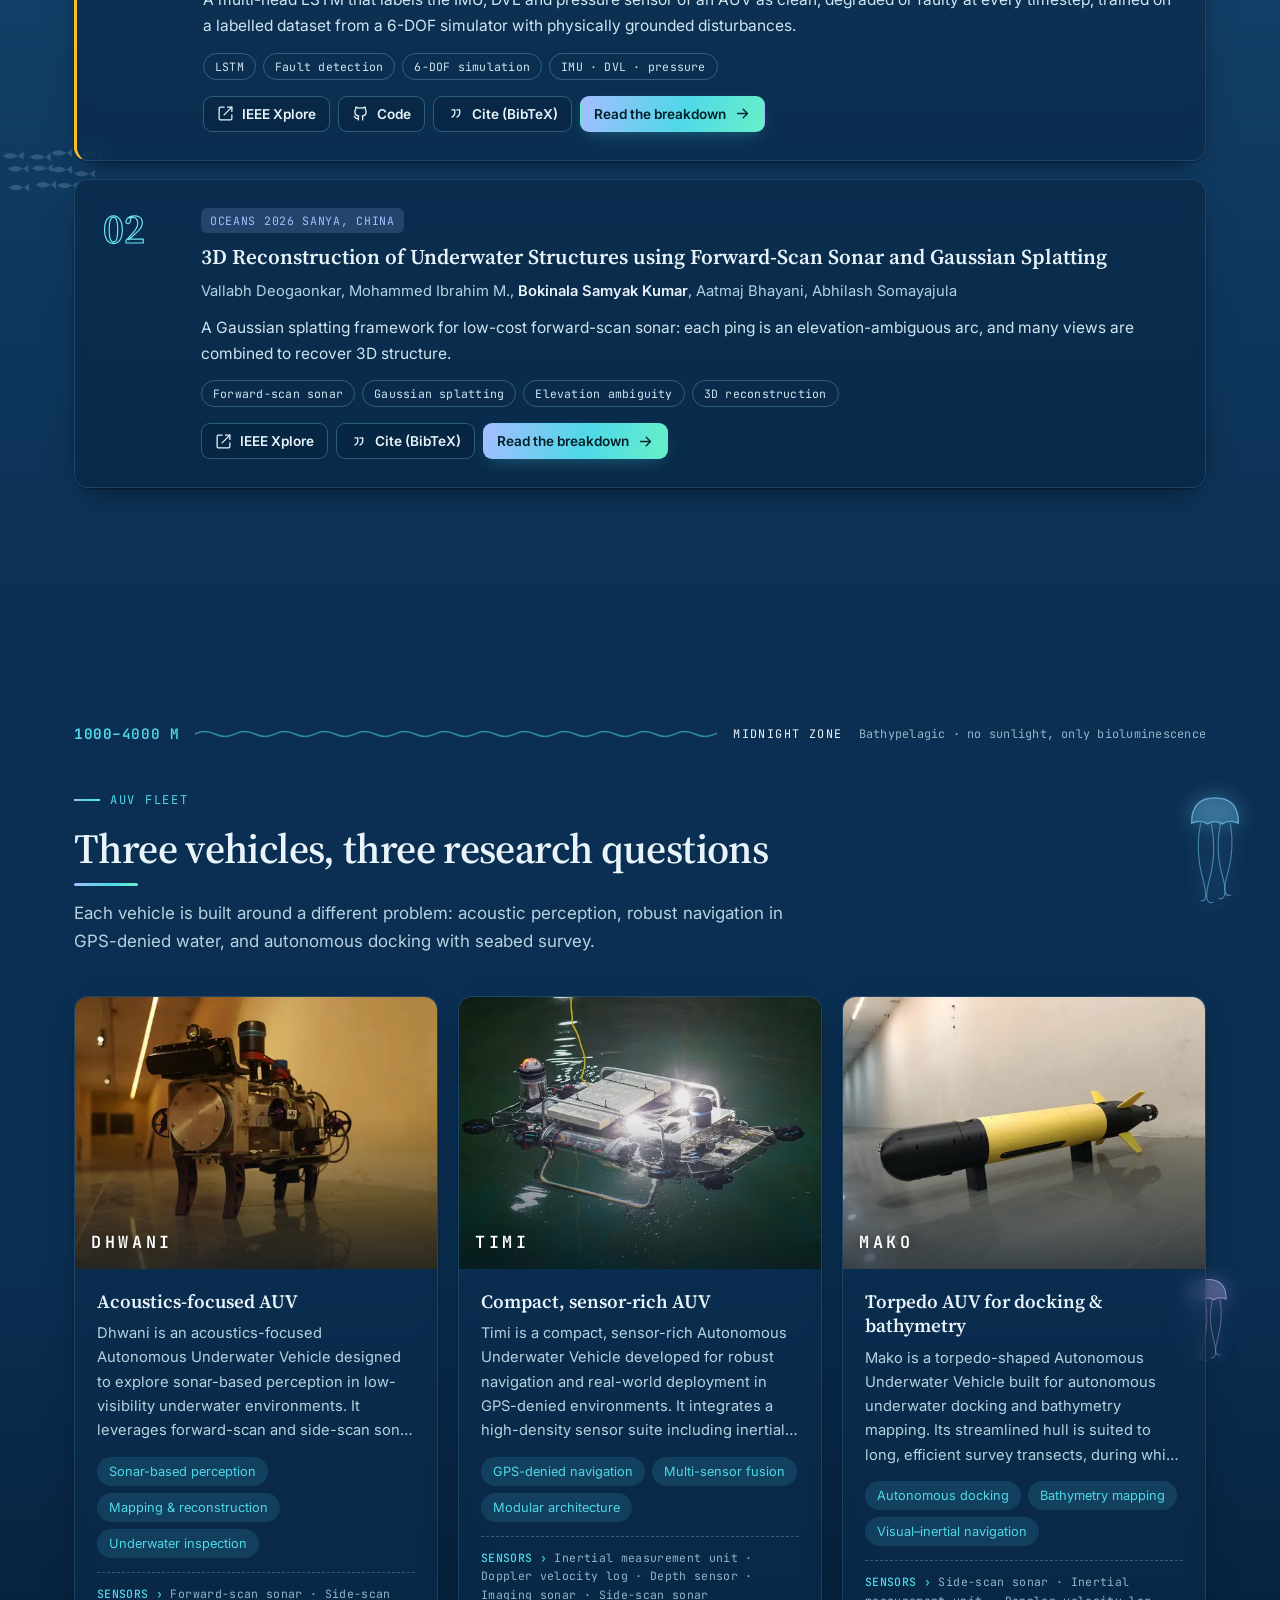
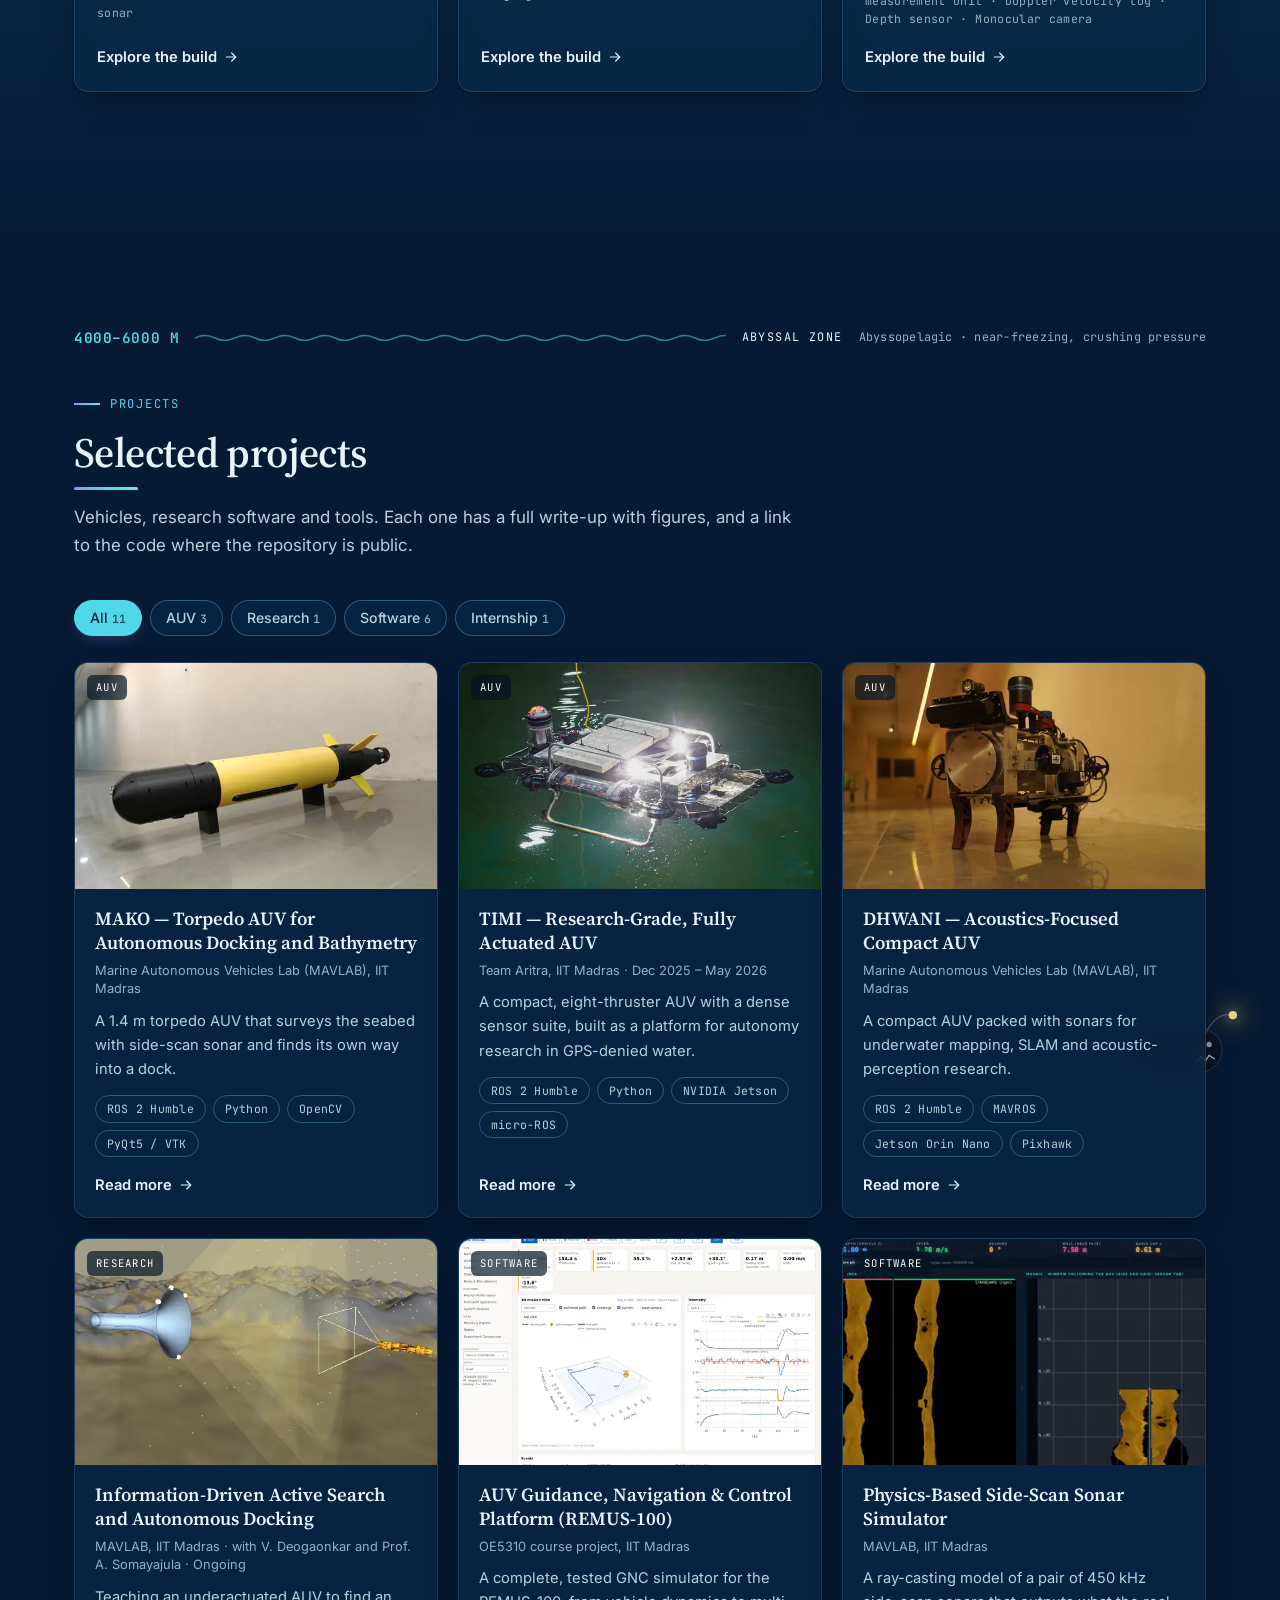
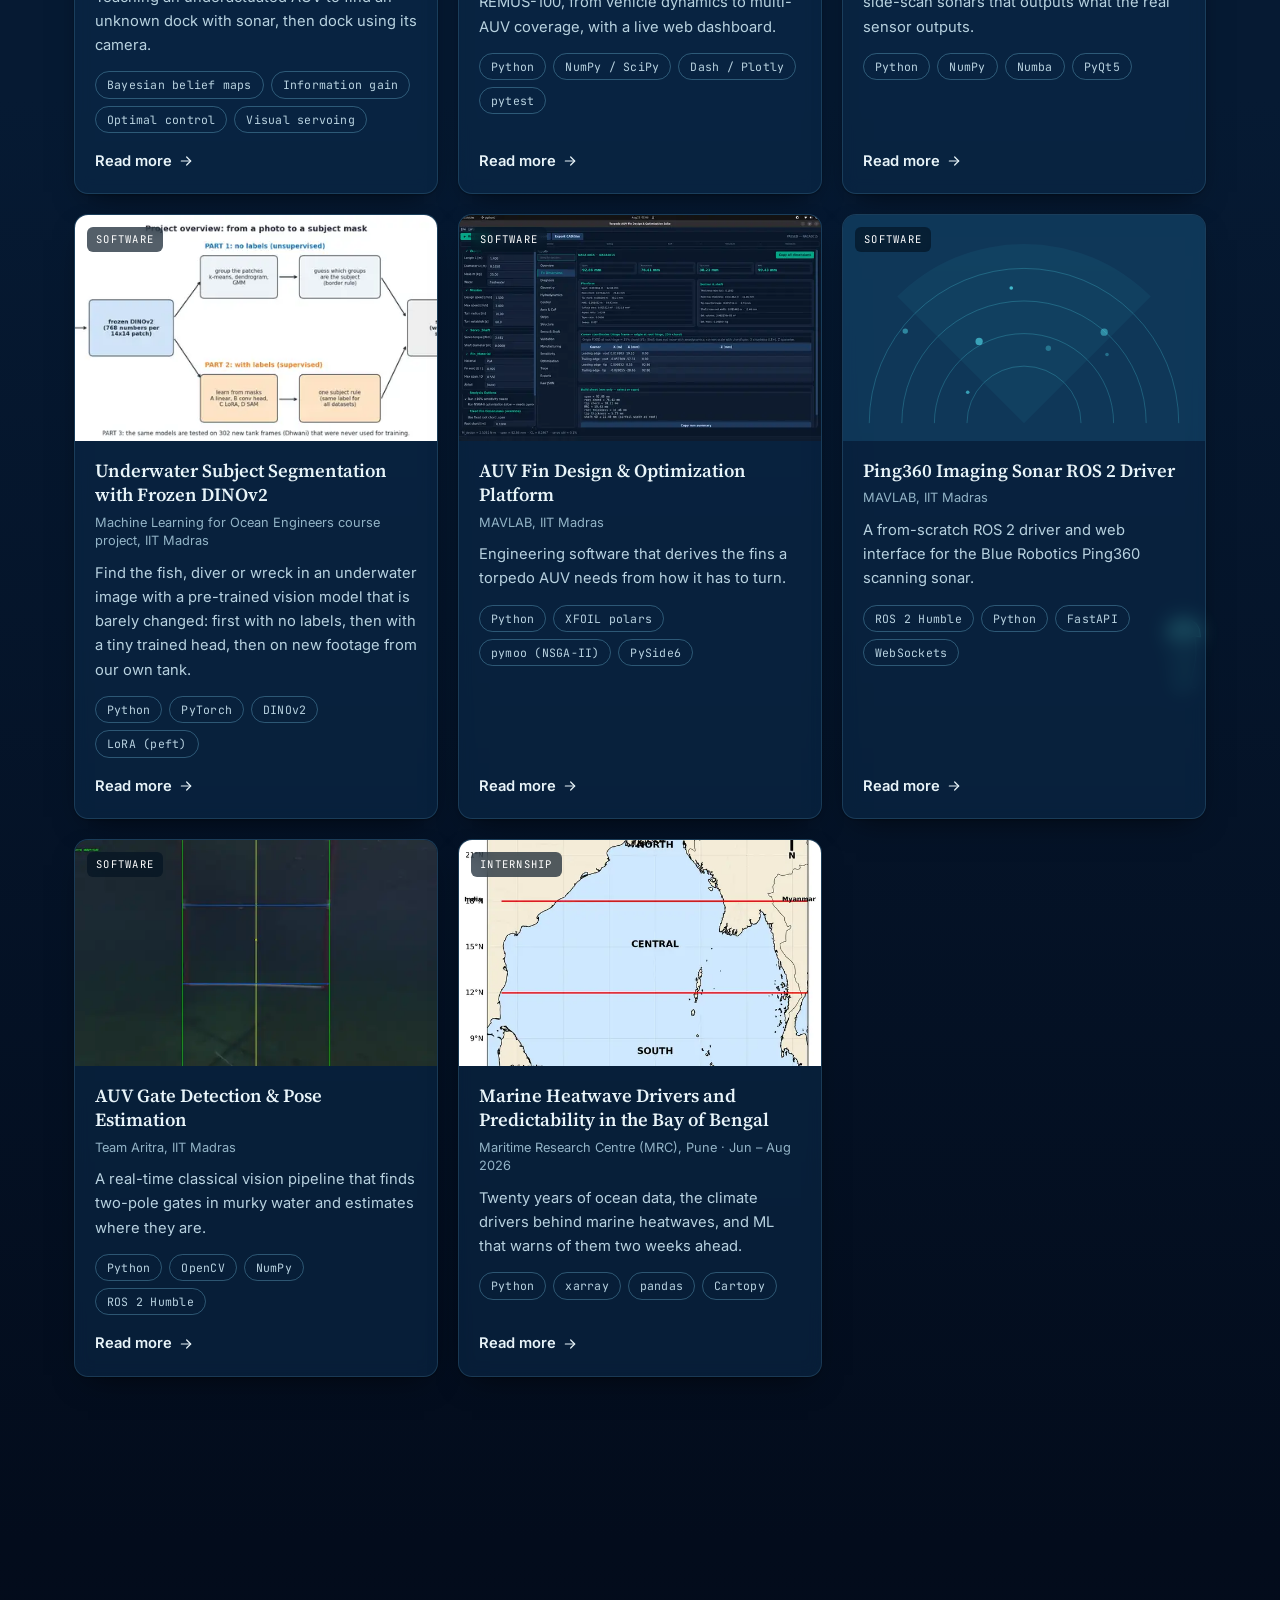
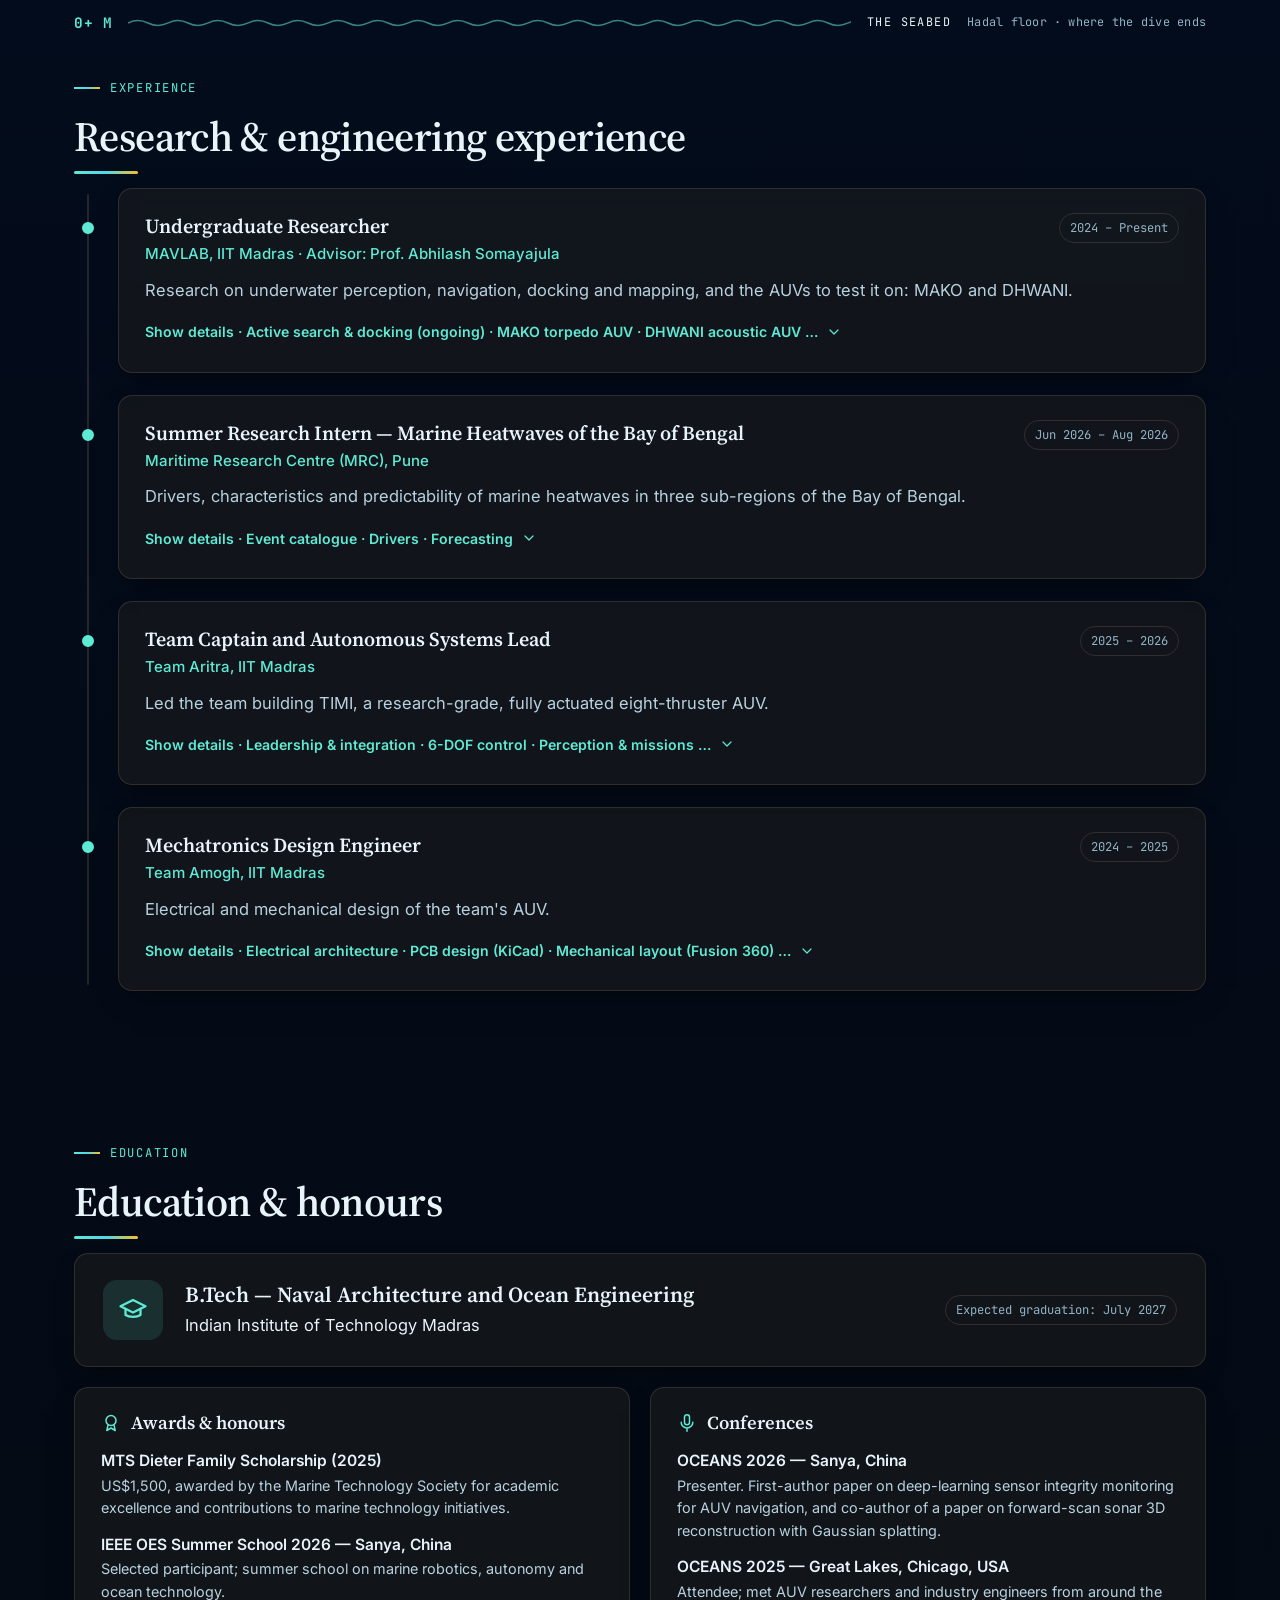
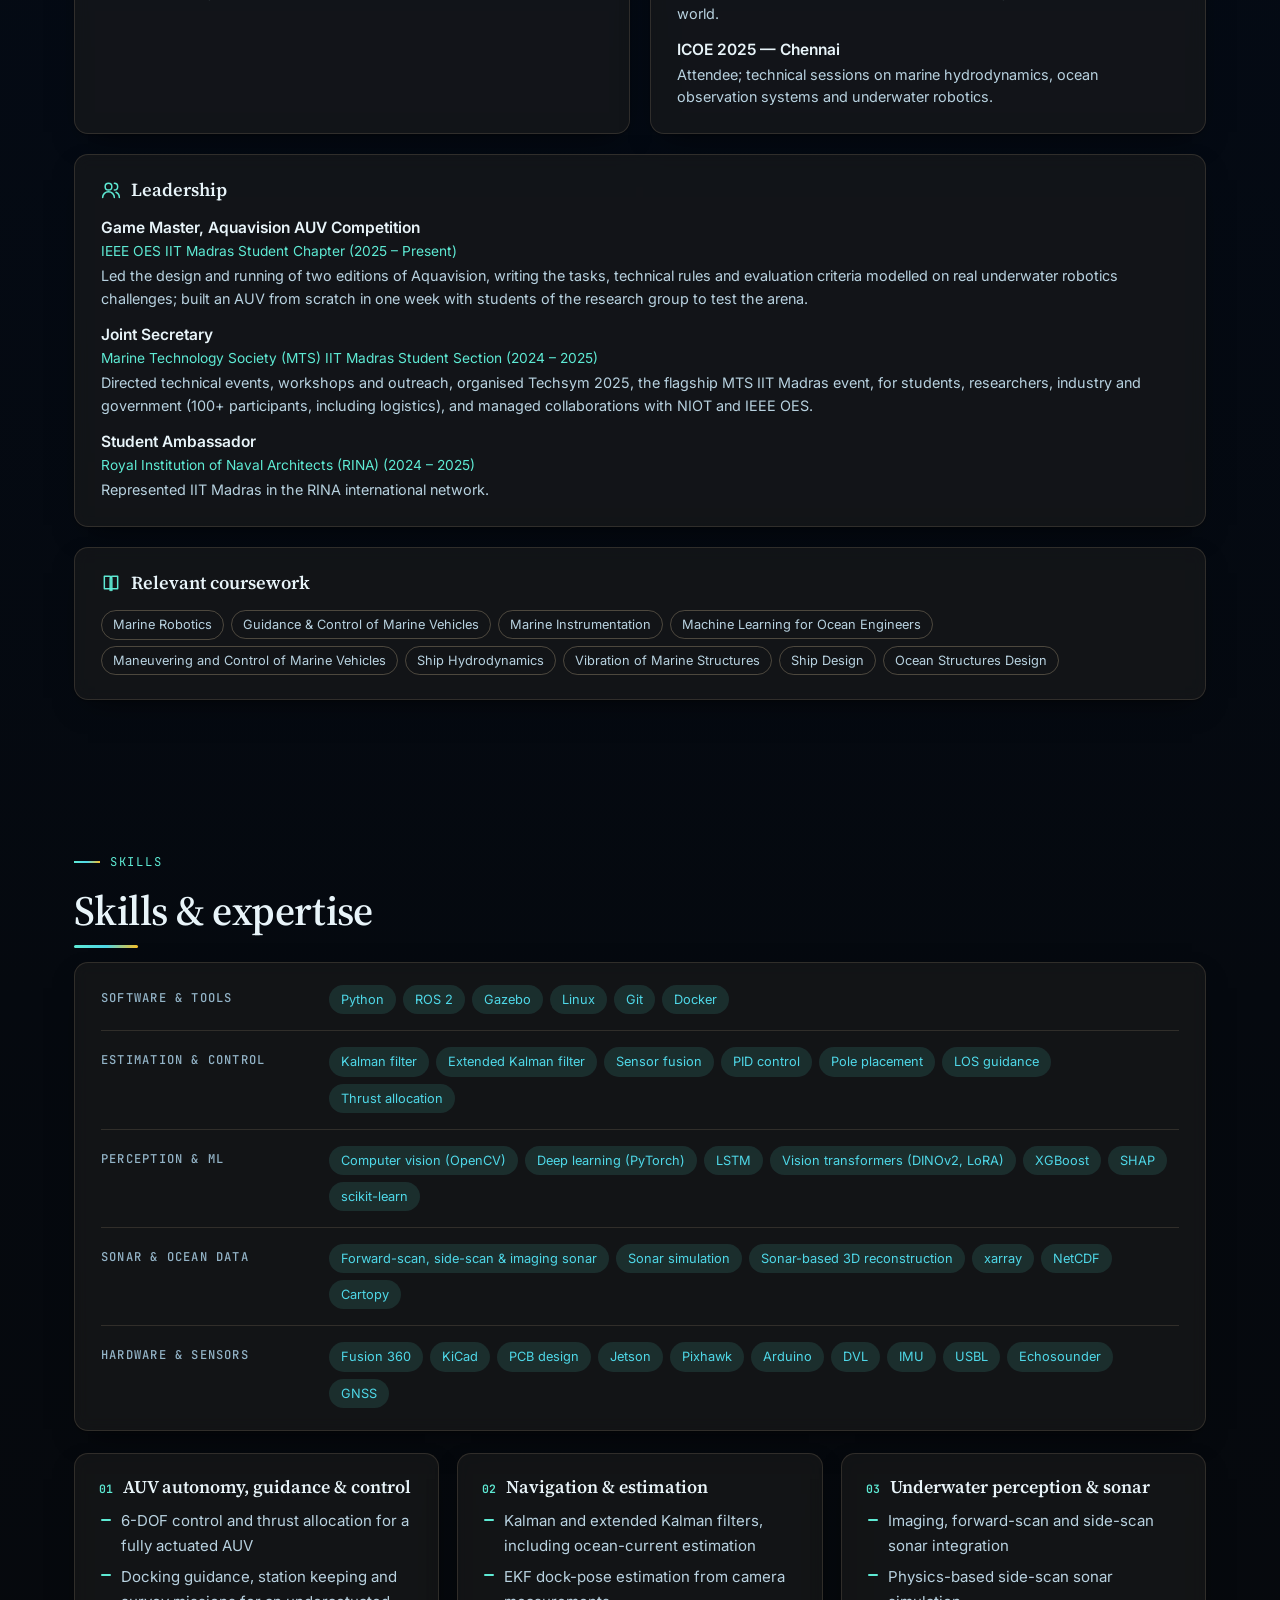
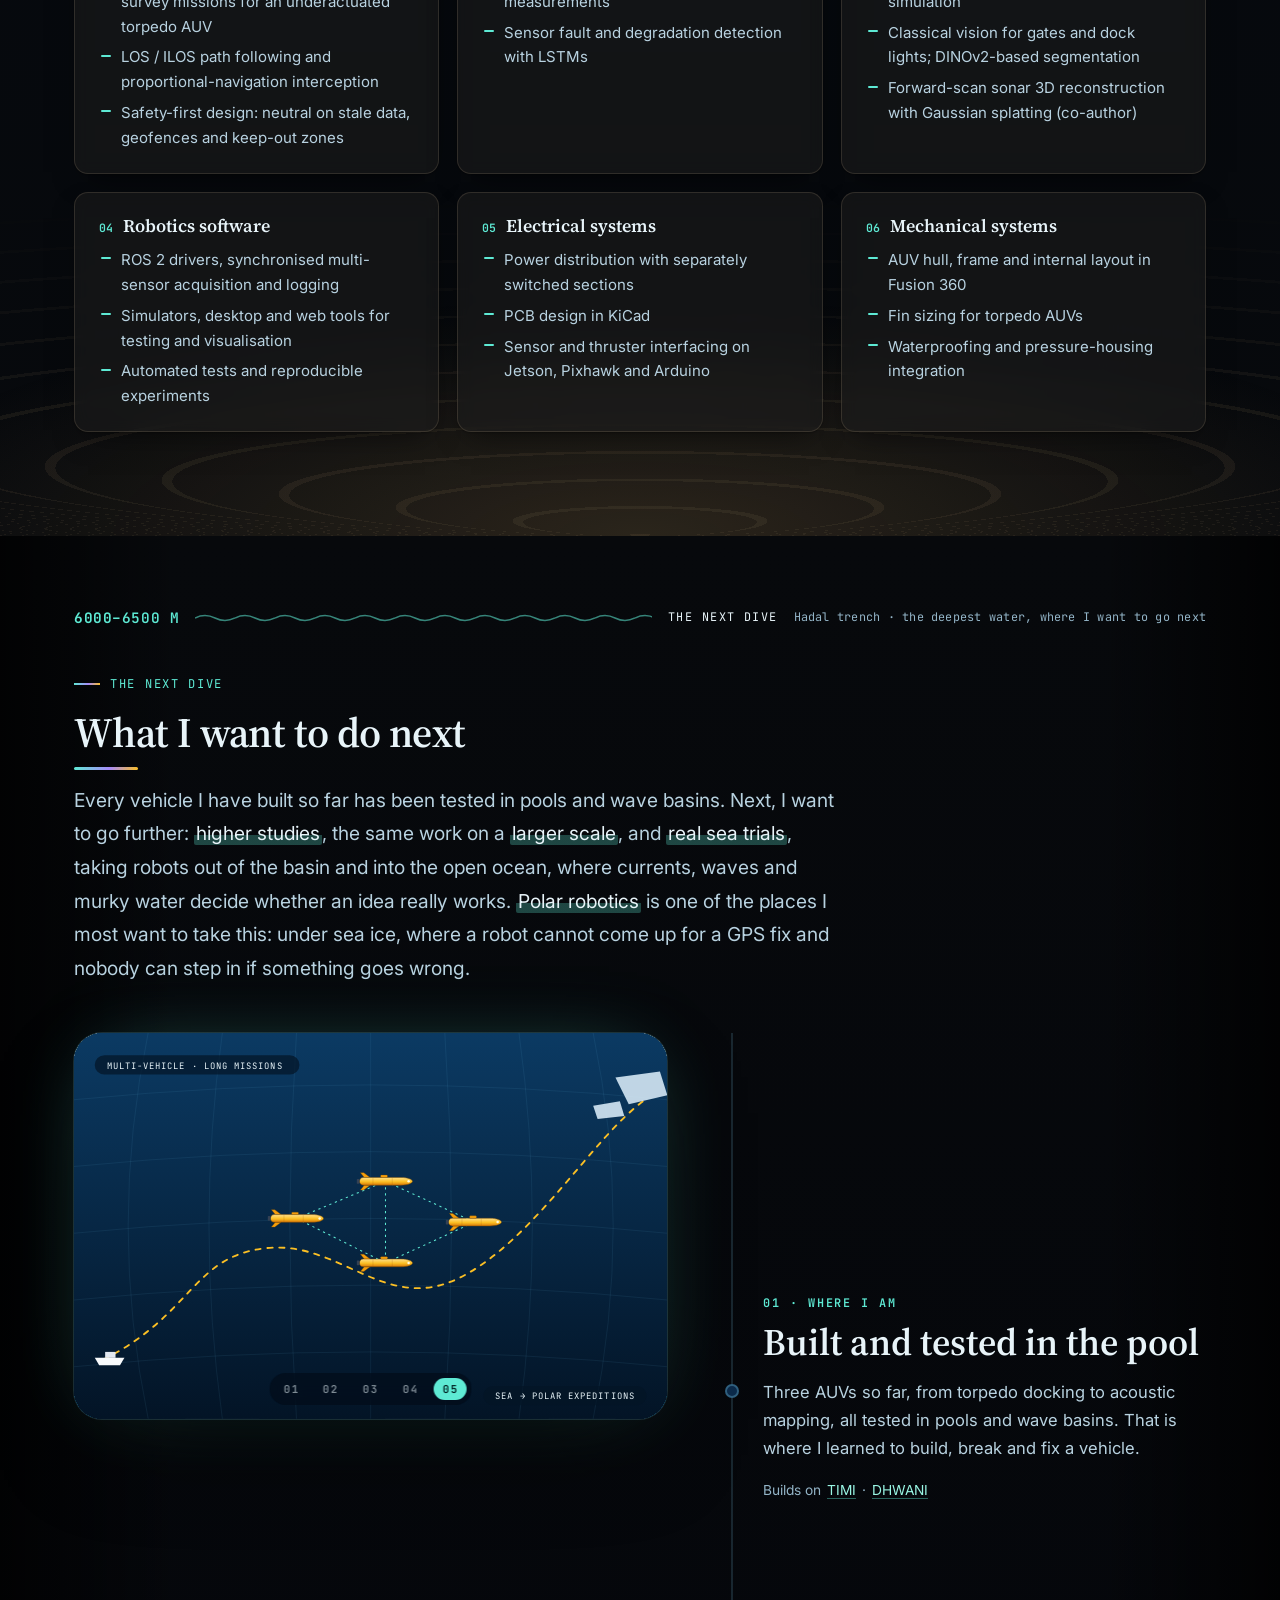
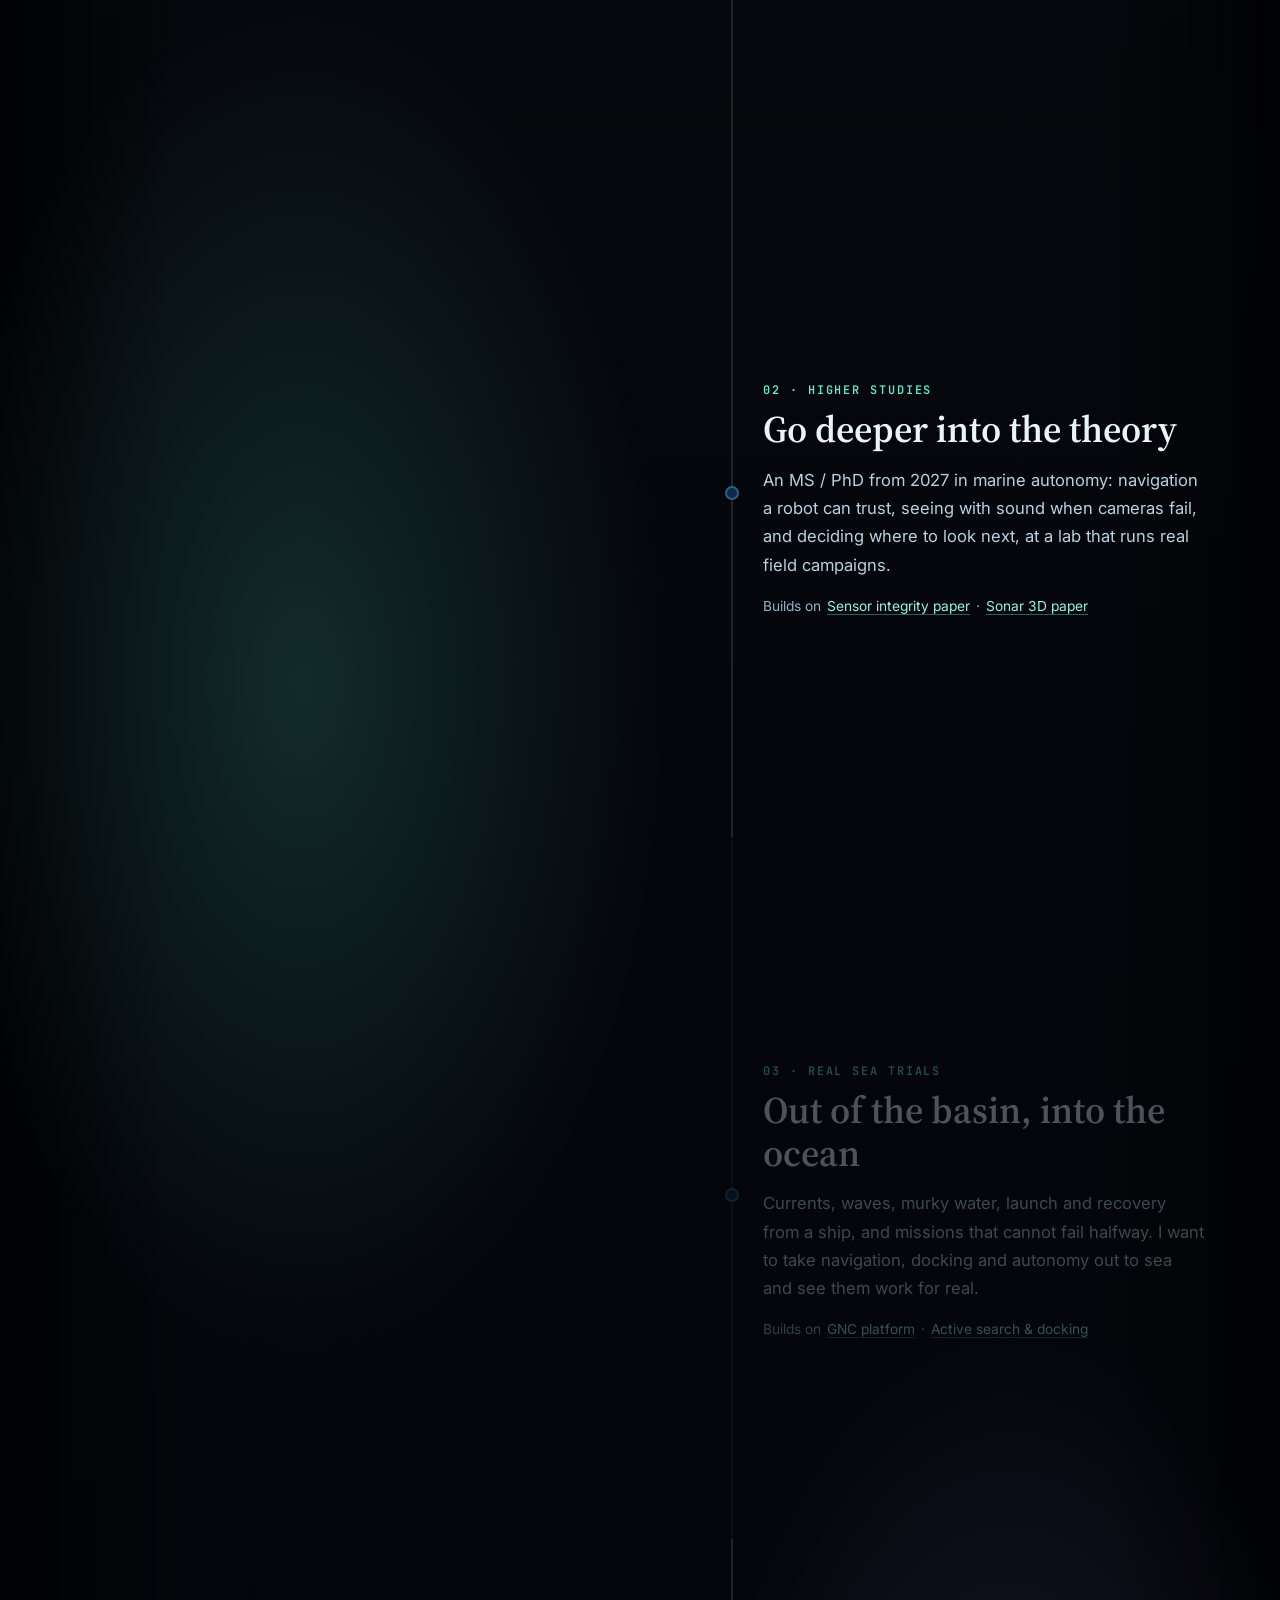
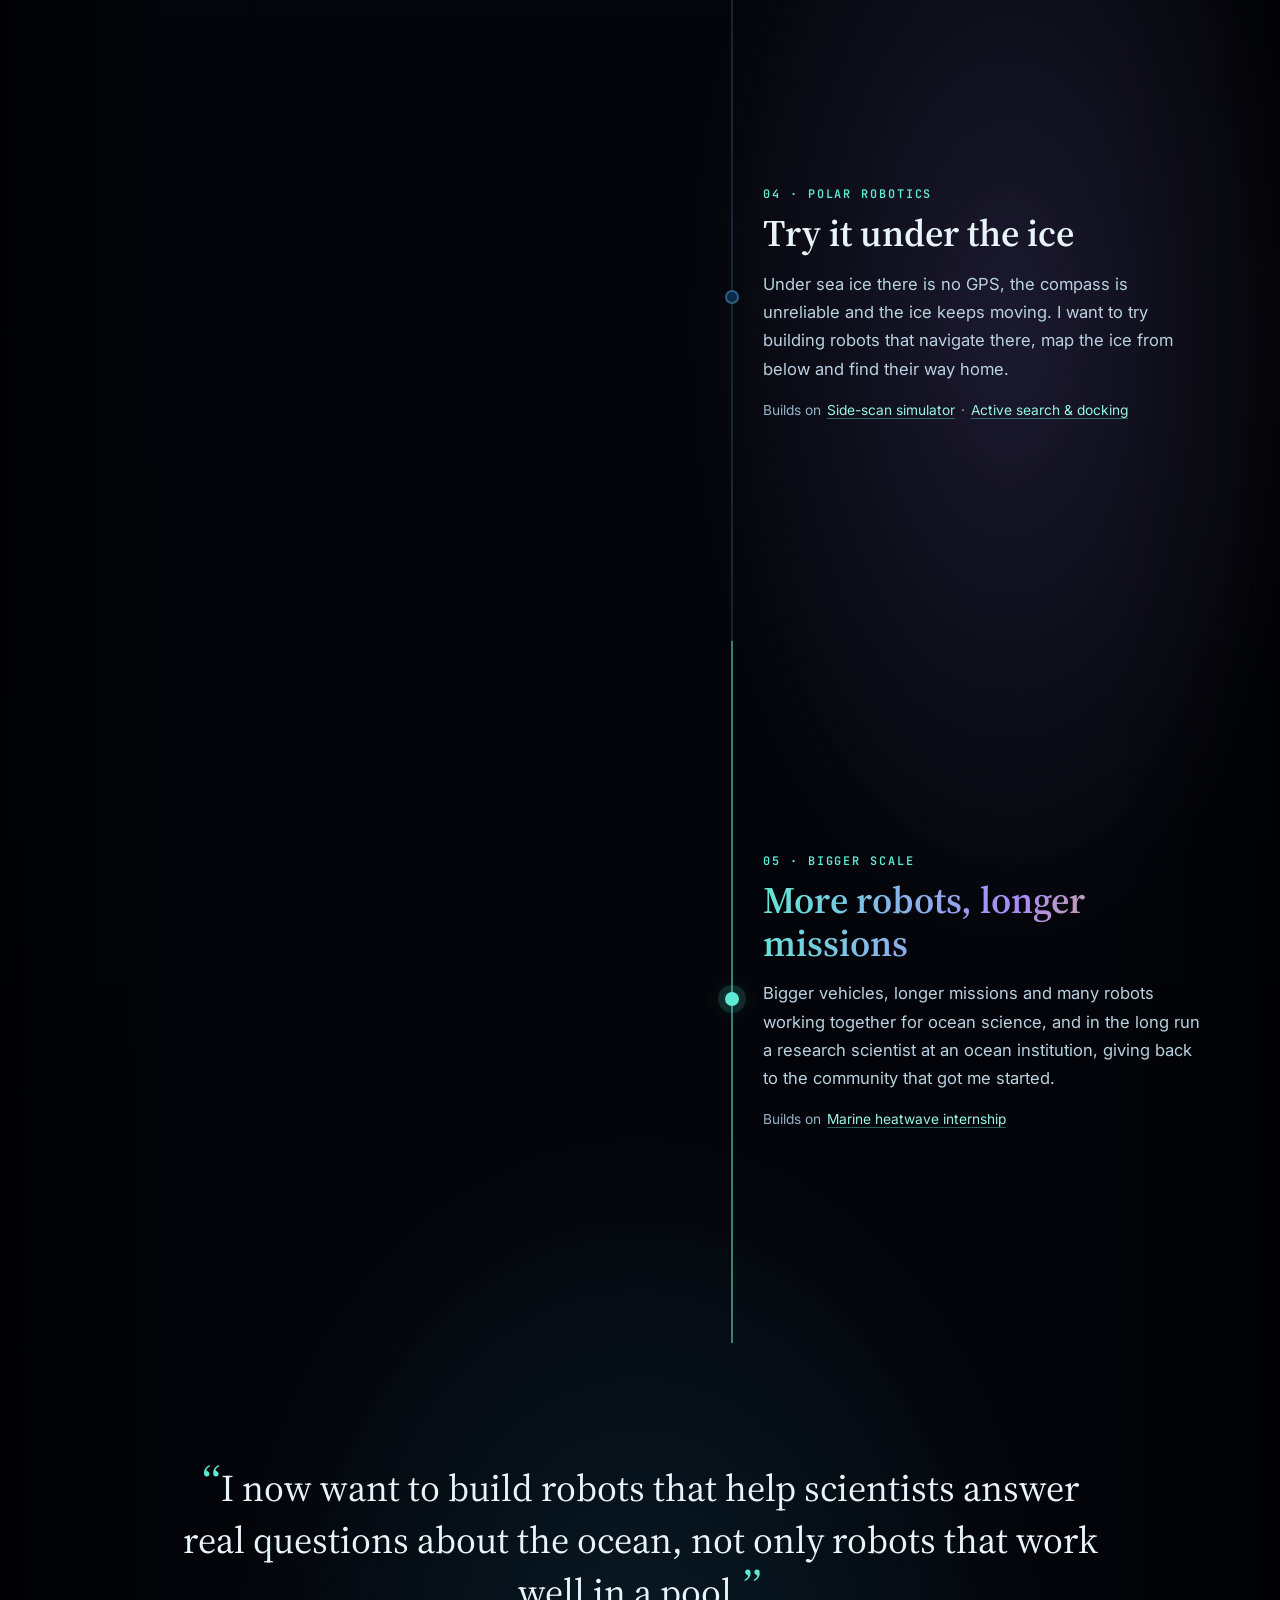
==== commit e8d518ee: "Next dive: keep descending into a dark, glowing hadal trench instead of a white sky; more biolumines" ====
--- a/index.html
+++ b/index.html
@@ -23,8 +23,8 @@
   <link rel="preload" as="image" href="assets/img/headshot.webp" />
 
   <script>document.documentElement.classList.add("js");</script>
-  <link rel="stylesheet" href="assets/css/style.css?v=202611091903" />
-  <link rel="stylesheet" href="assets/css/print.css?v=202611091903" media="print" />
+  <link rel="stylesheet" href="assets/css/style.css?v=202611091908" />
+  <link rel="stylesheet" href="assets/css/print.css?v=202611091908" media="print" />
 
   <script type="application/ld+json">
   {
@@ -40,11 +40,11 @@
   }
   </script>
 
-  <script defer src="assets/js/content.js?v=202611091903"></script>
-  <script defer src="assets/js/links.js?v=202611091903"></script>
-  <script defer src="assets/js/common.js?v=202611091903"></script>
-  <script defer src="assets/js/home.js?v=202611091903"></script>
-  <script defer src="assets/js/next.js?v=202611091903"></script>
+  <script defer src="assets/js/content.js?v=202611091908"></script>
+  <script defer src="assets/js/links.js?v=202611091908"></script>
+  <script defer src="assets/js/common.js?v=202611091908"></script>
+  <script defer src="assets/js/home.js?v=202611091908"></script>
+  <script defer src="assets/js/next.js?v=202611091908"></script>
 </head>
 <body>
   <a class="skip-link" href="#main">Skip to content</a>
@@ -99,14 +99,8 @@
       <section class="section" id="skills" aria-label="Skills"><div class="container" id="skills-body"></div></section>
     </div>
 
-    <div class="zone tone-light" data-zone="next" data-depth="6500" data-label="2027">
-      <div class="ascent" aria-hidden="true">
-        <div class="asc-bubbles"><i style="--x:61.6%;--s:13px;--t:8.2s;--d:-8.5s"></i><i style="--x:72.6%;--s:15px;--t:5.1s;--d:-4.2s"></i><i style="--x:91.7%;--s:12px;--t:8.6s;--d:-1.0s"></i><i style="--x:47.1%;--s:8px;--t:7.2s;--d:-5.2s"></i><i style="--x:4.2%;--s:7px;--t:6.1s;--d:-8.2s"></i><i style="--x:75.0%;--s:7px;--t:8.2s;--d:-1.2s"></i><i style="--x:61.0%;--s:6px;--t:5.0s;--d:-7.8s"></i><i style="--x:22.7%;--s:7px;--t:8.9s;--d:-7.9s"></i><i style="--x:30.2%;--s:16px;--t:7.2s;--d:-6.1s"></i><i style="--x:22.2%;--s:15px;--t:7.8s;--d:-8.7s"></i><i style="--x:87.0%;--s:8px;--t:6.4s;--d:-1.5s"></i><i style="--x:16.7%;--s:6px;--t:6.2s;--d:-5.4s"></i><i style="--x:3.3%;--s:12px;--t:6.4s;--d:-2.8s"></i><i style="--x:79.9%;--s:10px;--t:6.3s;--d:-4.3s"></i><i style="--x:69.2%;--s:6px;--t:8.9s;--d:-0.2s"></i><i style="--x:73.5%;--s:14px;--t:5.1s;--d:-7.1s"></i><i style="--x:37.4%;--s:11px;--t:5.0s;--d:-0.4s"></i><i style="--x:20.0%;--s:16px;--t:5.8s;--d:-6.8s"></i><i style="--x:90.4%;--s:15px;--t:6.4s;--d:-3.2s"></i><i style="--x:52.3%;--s:14px;--t:5.4s;--d:-6.7s"></i><i style="--x:77.9%;--s:14px;--t:5.1s;--d:-8.5s"></i><i style="--x:11.6%;--s:9px;--t:7.4s;--d:-8.3s"></i></div>
-        <div class="asc-label"><span class="asc-arrows"><i>▲</i><i>▲</i><i>▲</i></span>The next dive · from 2027</div>
-        <svg class="asc-wave w-back" viewBox="0 0 3360 60" preserveAspectRatio="none"><path d="M0 34 q70 -16 140 0 t140 0 q70 -16 140 0 t140 0 q70 -16 140 0 t140 0 q70 -16 140 0 t140 0 q70 -16 140 0 t140 0 q70 -16 140 0 t140 0 q70 -16 140 0 t140 0 q70 -16 140 0 t140 0 q70 -16 140 0 t140 0 q70 -16 140 0 t140 0 q70 -16 140 0 t140 0 q70 -16 140 0 t140 0 V60 H0Z"/></svg>
-        <svg class="asc-wave w-front" viewBox="0 0 1600 60" preserveAspectRatio="none"><path d="M0 30 q50 -22 100 0 t100 0 q50 -22 100 0 t100 0 q50 -22 100 0 t100 0 q50 -22 100 0 t100 0 q50 -22 100 0 t100 0 q50 -22 100 0 t100 0 q50 -22 100 0 t100 0 q50 -22 100 0 t100 0 V60 H0Z"/></svg>
-      </div>
-      <div class="container"><div class="zone-banner" data-reveal><span class="zb-depth"><b>2027</b> →</span><span class="zb-wave" aria-hidden="true"></span><span class="zb-name">The next dive</span><span class="zb-note">Above the surface · what comes next</span></div></div>
+    <div class="zone" data-zone="next" data-depth="6500">
+      <div class="container"><div class="zone-banner" data-reveal><span class="zb-depth"><b data-count="6000">0</b>–6500 m</span><span class="zb-wave" aria-hidden="true"></span><span class="zb-name">The next dive</span><span class="zb-note">Hadal trench · the deepest water, where I want to go next</span></div></div>
       <section class="section" id="next" aria-label="What I want to do next"><div class="container" id="next-body"></div></section>
       <section class="section" id="contact" aria-label="Contact"><div class="container" id="contact-body"></div></section>
     </div>
--- a/assets/css/style.css
+++ b/assets/css/style.css
@@ -47,8 +47,7 @@
   color-scheme: dark;
 }
 
-.tone-light,
-body:has(.zone[data-zone="next"]) .site-footer {
+.tone-light {
   --bg: #e9f6fb;
   --bg-deep: #cfeaf4;
   --surface: rgba(255, 255, 255, 0.74);
@@ -2040,43 +2039,44 @@
 .page-deep .detail, .page-deep main { color: var(--text); }
 .site-footer { position: relative; }
 /* the home page ends in the ascent zone: footer continues its colour */
-body:has(.zone[data-zone="next"]) .site-footer { background: #fde9d2; }
+body:has(.zone[data-zone="next"]) .site-footer { background: #020308; }
 
 /* ================= The next dive (ascent zone + five-act story) ================= */
-.zone[data-zone="next"] { padding-bottom: 0; }
-/* above the waterline: bright morning sky that warms toward the bottom */
-.zone[data-zone="next"]::before { background: linear-gradient(180deg, #e3f5fb 0, #eef9fd 30%, #fbf3e8 80%, #fde9d2 100%); }
+.zone[data-zone="next"] {
+  --surface: rgba(10, 18, 30, 0.6);
+  --surface-2: rgba(16, 26, 42, 0.65);
+  --accent: #5eead4;
+  --accent-strong: #99f6e4;
+  --accent-soft: rgba(94, 234, 212, 0.13);
+  --glow: rgba(94, 234, 212, 0.4);
+  --sonar: 94, 234, 212;
+  --grad: linear-gradient(110deg, #5eead4, #a78bfa 55%, #fbbf24);
+  padding-bottom: 0;
+  overflow: clip;
+}
+/* the hadal trench: keeps getting darker after the seabed, with steep walls on both sides */
+.zone[data-zone="next"]::before {
+  background:
+    linear-gradient(90deg, rgba(0, 0, 0, 0.75), transparent 14%, transparent 86%, rgba(0, 0, 0, 0.75)),
+    linear-gradient(180deg, #07090c 0, #04060b 35%, #020308 100%);
+}
+/* drifting bioluminescent glow behind the story */
 .zone[data-zone="next"]::after {
   content: "";
   position: absolute;
-  left: 0; right: 0; bottom: 0;
-  height: 620px;
+  inset: 8% -10% 4%;
   z-index: -2;
-  background: radial-gradient(ellipse 60% 90% at 50% 100%, rgba(255, 196, 120, 0.32), transparent 70%);
   pointer-events: none;
-}
-/* the ascent: dark water brightening up to a moving sea surface */
-.ascent {
-  position: relative;
-  height: clamp(340px, 52vh, 500px);
-  overflow: hidden;
-  contain: paint;
-  background: linear-gradient(180deg, #07090c 0%, #082640 32%, #135d8c 64%, #3fa6d0 86%, #8fd8ef 100%);
-}
-.ascent::after { content: ""; position: absolute; left: 50%; bottom: 0; width: 70%; height: 70%; transform: translateX(-50%); background: radial-gradient(ellipse at 50% 100%, rgba(255, 244, 214, 0.55), transparent 65%); pointer-events: none; }
-.asc-bubbles i { position: absolute; bottom: -24px; left: var(--x); width: var(--s); height: var(--s); border-radius: 50%; border: 1.5px solid rgba(225, 247, 255, 0.65); background: radial-gradient(circle at 32% 30%, rgba(255, 255, 255, 0.7) 0 18%, transparent 22%); animation: asc-rise var(--t) linear infinite; animation-delay: var(--d); }
-.asc-label { position: absolute; left: 50%; top: 34%; transform: translateX(-50%); display: flex; flex-direction: column; align-items: center; gap: 12px; font: 600 0.74rem var(--font-mono); letter-spacing: 0.2em; text-transform: uppercase; color: #cdeefa; white-space: nowrap; z-index: 1; }
-.asc-arrows { display: flex; flex-direction: column; line-height: 0.9; font-size: 0.9rem; color: #7ee3f2; }
-.asc-arrows i { font-style: normal; animation: asc-chev 1.6s ease-in-out infinite; }
-.asc-arrows i:nth-child(2) { animation-delay: 0.2s; }
-.asc-arrows i:nth-child(3) { animation-delay: 0.4s; }
-.asc-wave { position: absolute; left: 0; bottom: -1px; width: 200%; height: 56px; z-index: 2; }
-.asc-wave path { fill: #e3f5fb; }
-.asc-wave.w-front { animation: asc-wave 9s linear infinite; }
-.asc-wave.w-back { height: 64px; opacity: 0.5; animation: asc-wave 14s linear infinite reverse; }
-@keyframes asc-rise { 0% { transform: translate(0, 0); opacity: 0; } 10% { opacity: 1; } 90% { opacity: 0.9; } 100% { transform: translate(14px, -540px); opacity: 0; } }
-@keyframes asc-chev { 0%, 100% { opacity: 0.25; transform: translateY(4px); } 50% { opacity: 1; transform: translateY(-2px); } }
-@keyframes asc-wave { to { transform: translateX(-50%); } }
+  background:
+    radial-gradient(ellipse 34% 22% at 28% 30%, rgba(94, 234, 212, 0.16), transparent 70%),
+    radial-gradient(ellipse 30% 20% at 74% 58%, rgba(167, 139, 250, 0.15), transparent 70%),
+    radial-gradient(ellipse 40% 18% at 50% 88%, rgba(56, 189, 248, 0.12), transparent 70%);
+  animation: trench-glow 18s ease-in-out infinite alternate;
+}
+@keyframes trench-glow {
+  from { transform: translate(-3%, 0) scale(1); opacity: 0.75; }
+  to { transform: translate(3%, -2%) scale(1.08); opacity: 1; }
+}
 .nd-lead { max-width: 64ch; font-size: clamp(1.05rem, 1.6vw, 1.2rem); line-height: 1.75; color: var(--text-2); margin: 6px 0 0; }
 .nd-lead mark { background: linear-gradient(transparent 58%, rgba(var(--sonar), 0.28) 0); color: var(--text); padding: 0 2px; border-radius: 2px; }
 
@@ -2286,8 +2286,7 @@
   .js .zone [data-reveal] { filter: none !important; }
   .js .zone-banner .zb-wave { transform: none; }
   .js [data-reveal]:not(.in) .section-title::after { transform: none; }
-  .nd-svg .act *, .critters *, .asc-bubbles i, .asc-wave, .asc-arrows i { animation: none !important; }
-  .asc-bubbles i { display: none; }
+  .nd-svg .act *, .critters *, .zone[data-zone="next"]::after { animation: none !important; }
   .nd-svg .act .draw, .nd-svg .act .mapped { stroke-dashoffset: 0; }
   .nd-svg .act .icesheet, .nd-svg .act .cracks, .nd-svg .act .callout text, .nd-svg .act .bp-t, .nd-svg .act .eq { transform: none; opacity: 1; }
   .nd-quote span { opacity: 1; transform: none; filter: none; }
--- a/assets/css/print.css
+++ b/assets/css/print.css
@@ -32,7 +32,7 @@
 
 html, body { background: #fff !important; color: #000; font-size: 10.5pt; line-height: 1.5; }
 
-.ocean, .brand, .actions, .gauge, .depth-chip, .zone-sheet, .zone-banner, .nd-stage, .critters, .ascent, .ascend, .seabed-mark, .palette, .toast, .lightbox, .scroll-cue,
+.ocean, .brand, .actions, .gauge, .depth-chip, .zone-sheet, .zone-banner, .nd-stage, .critters, .ascend, .seabed-mark, .palette, .toast, .lightbox, .scroll-cue,
 .hero-visual, .filters, .pub-actions .btn-cite, .search-btn, .skip-link, .toc,
 .pager, .detail-actions, .hero-ctas, .contact::before, .glare, .more-link, .role summary {
   display: none !important;
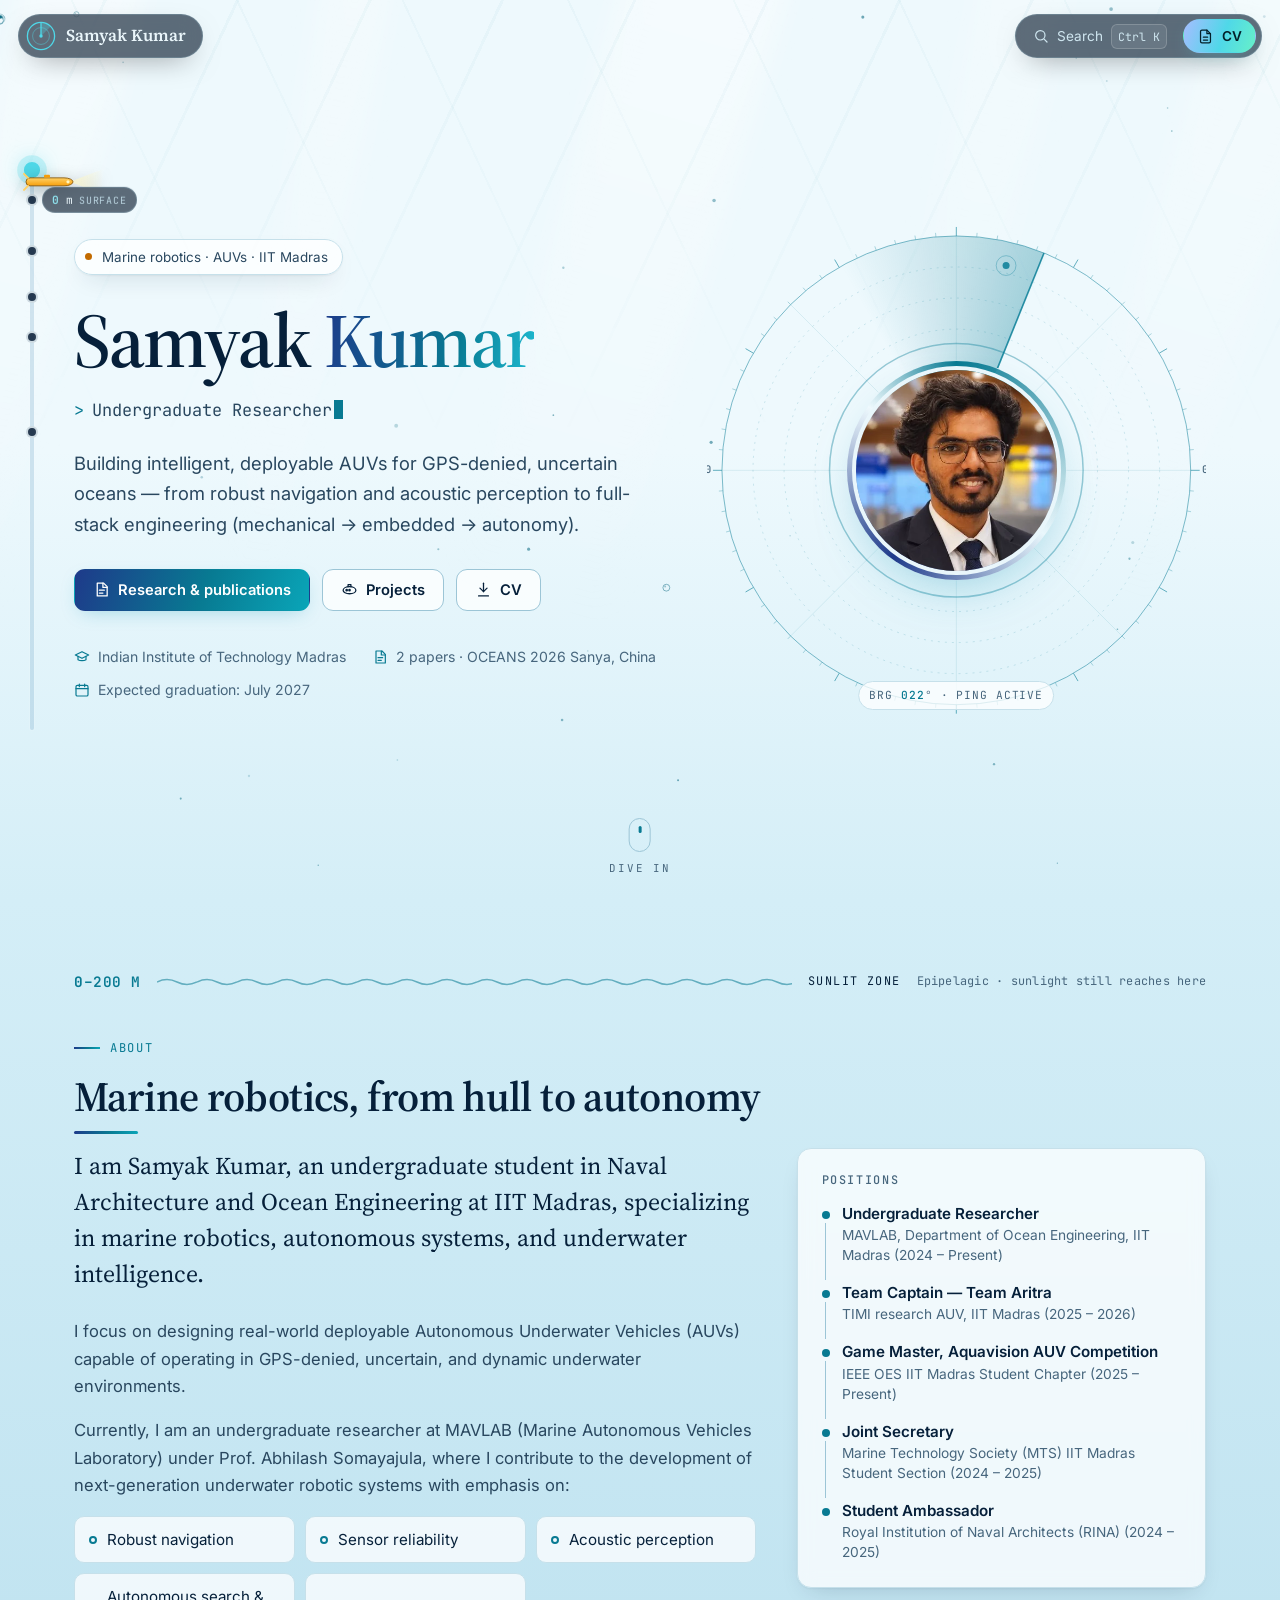
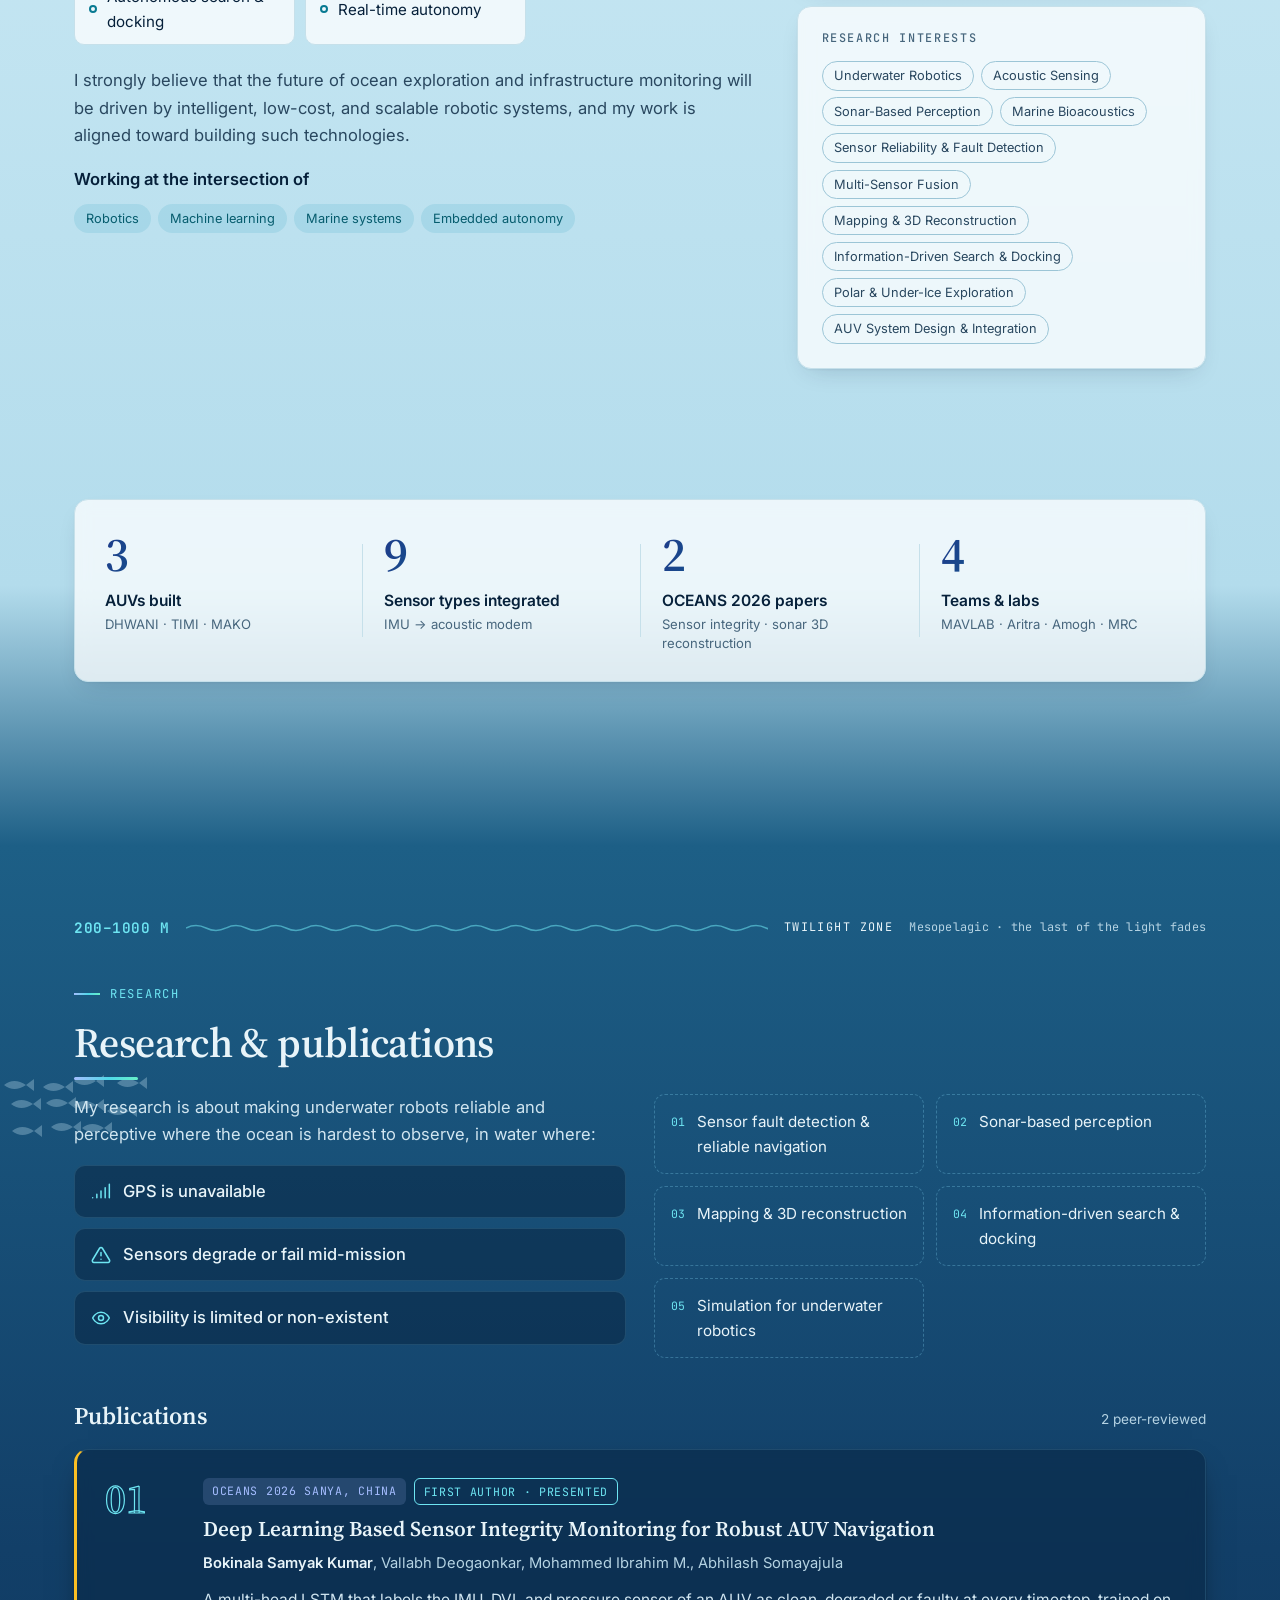
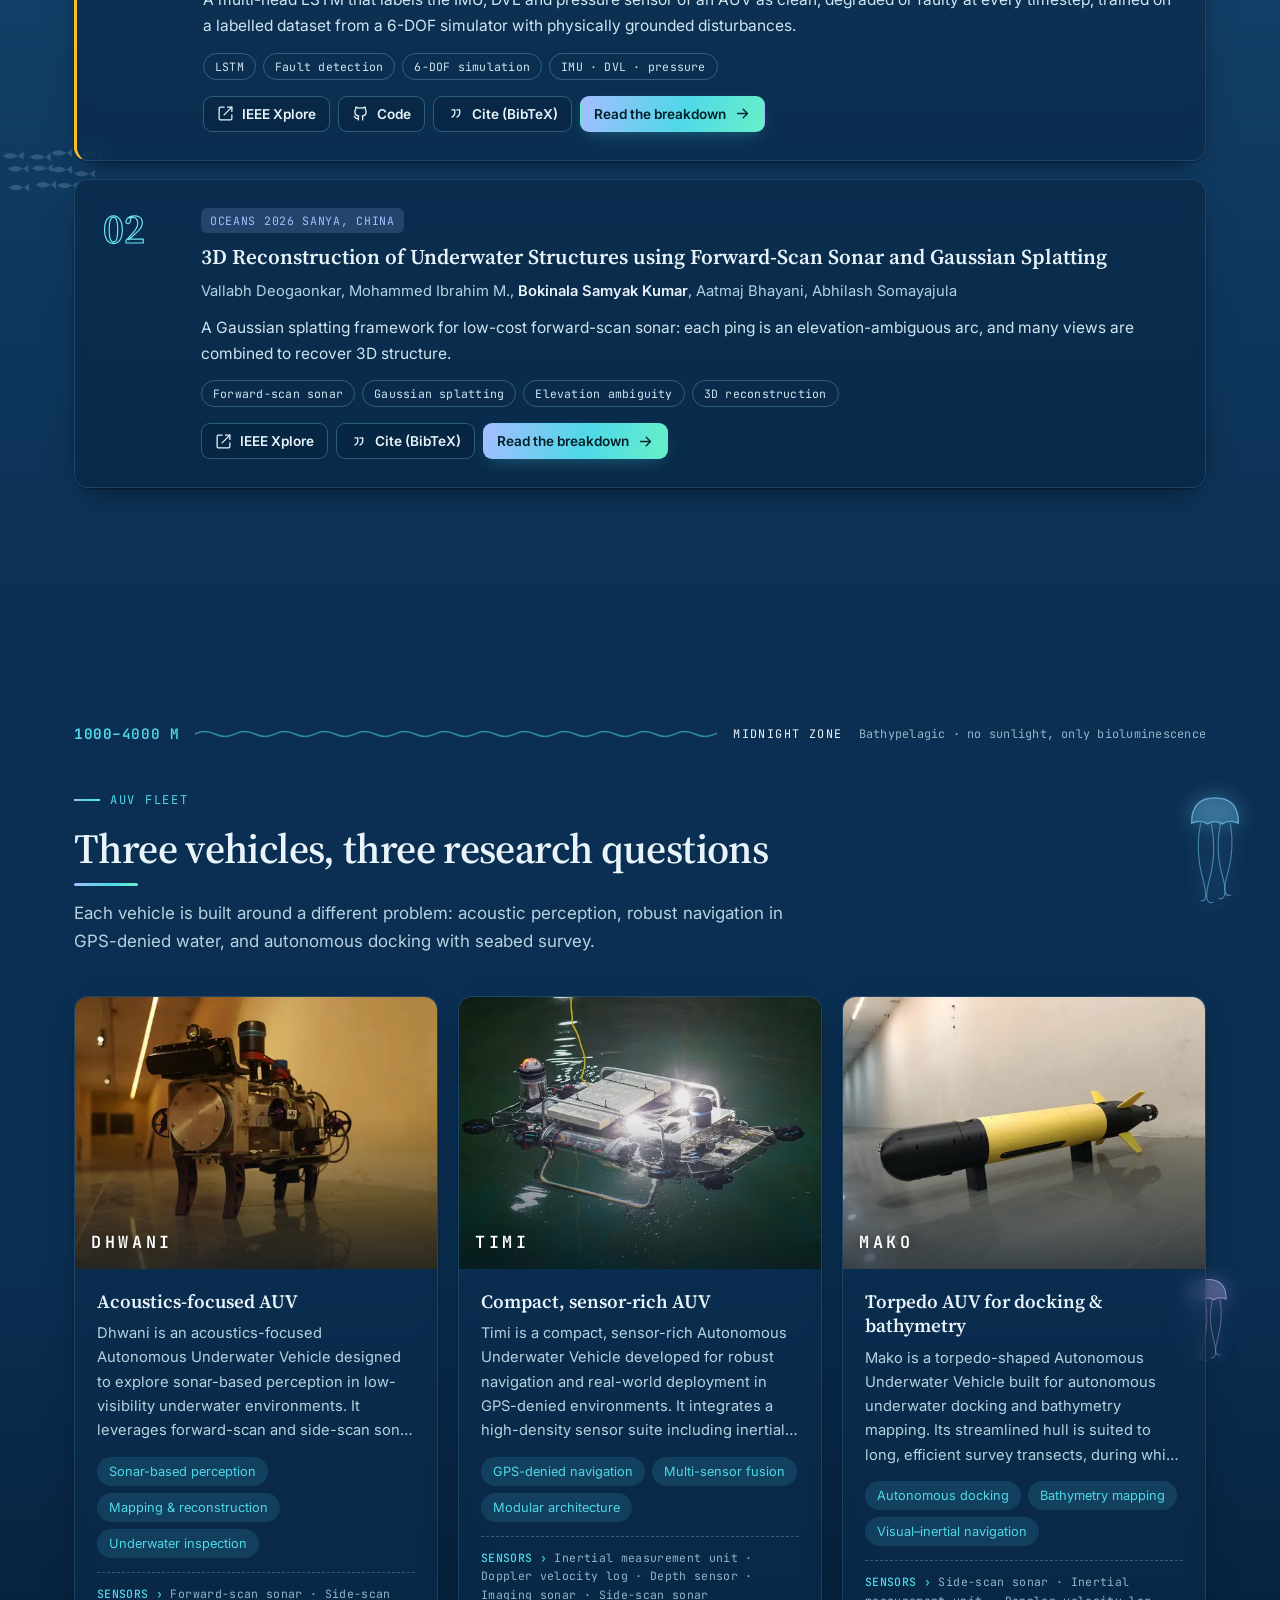
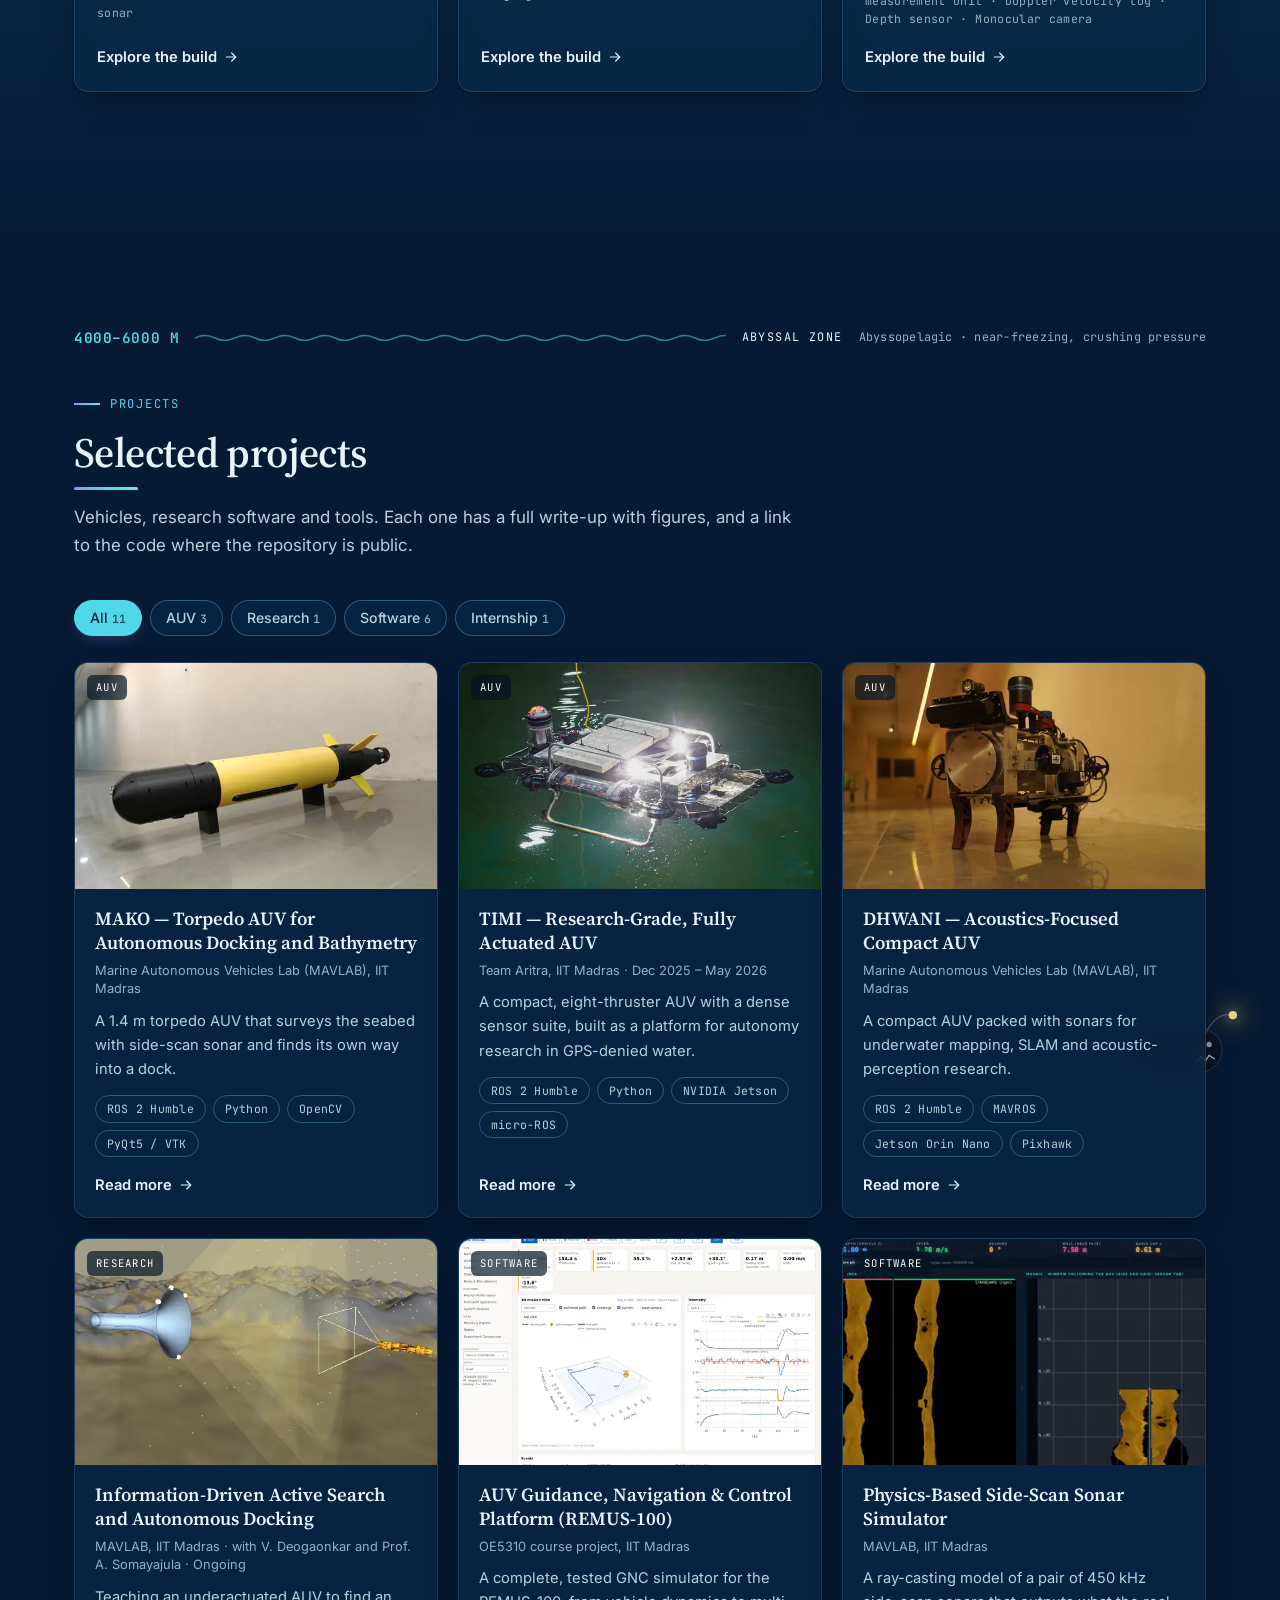
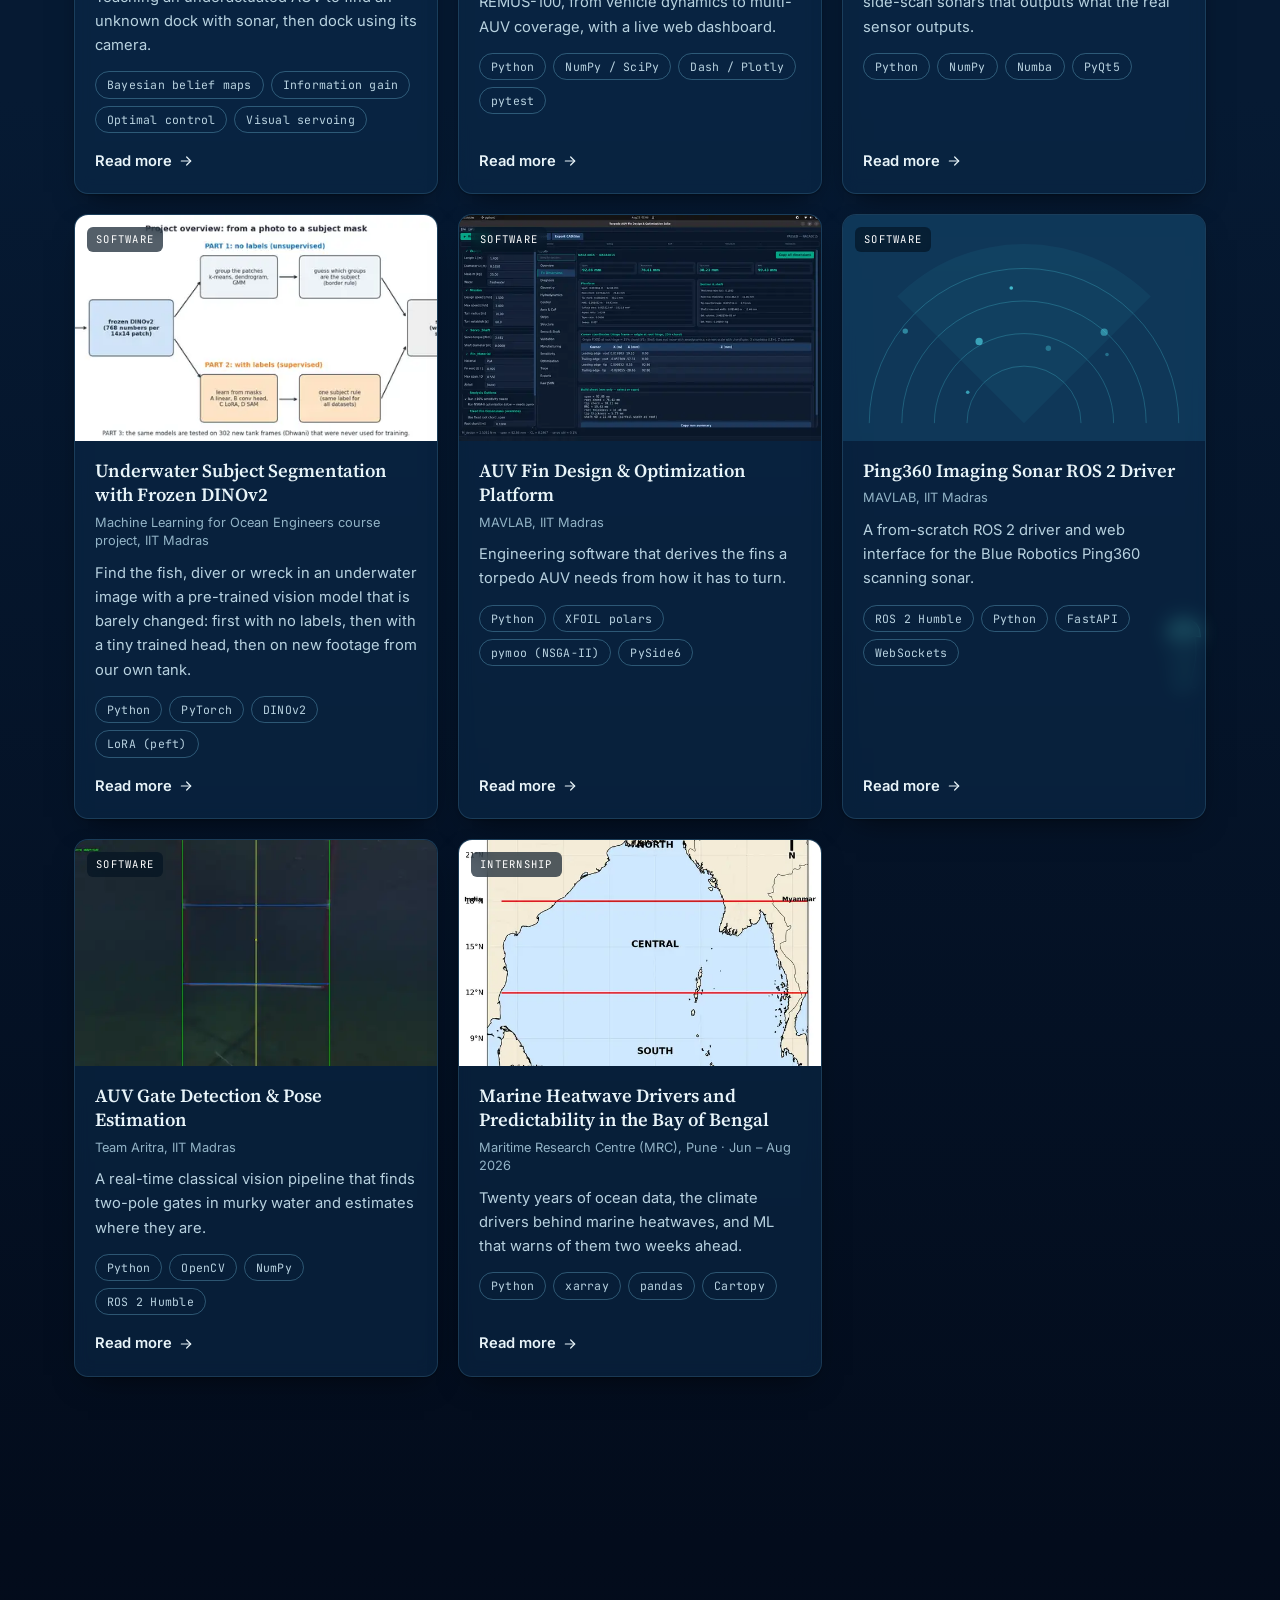
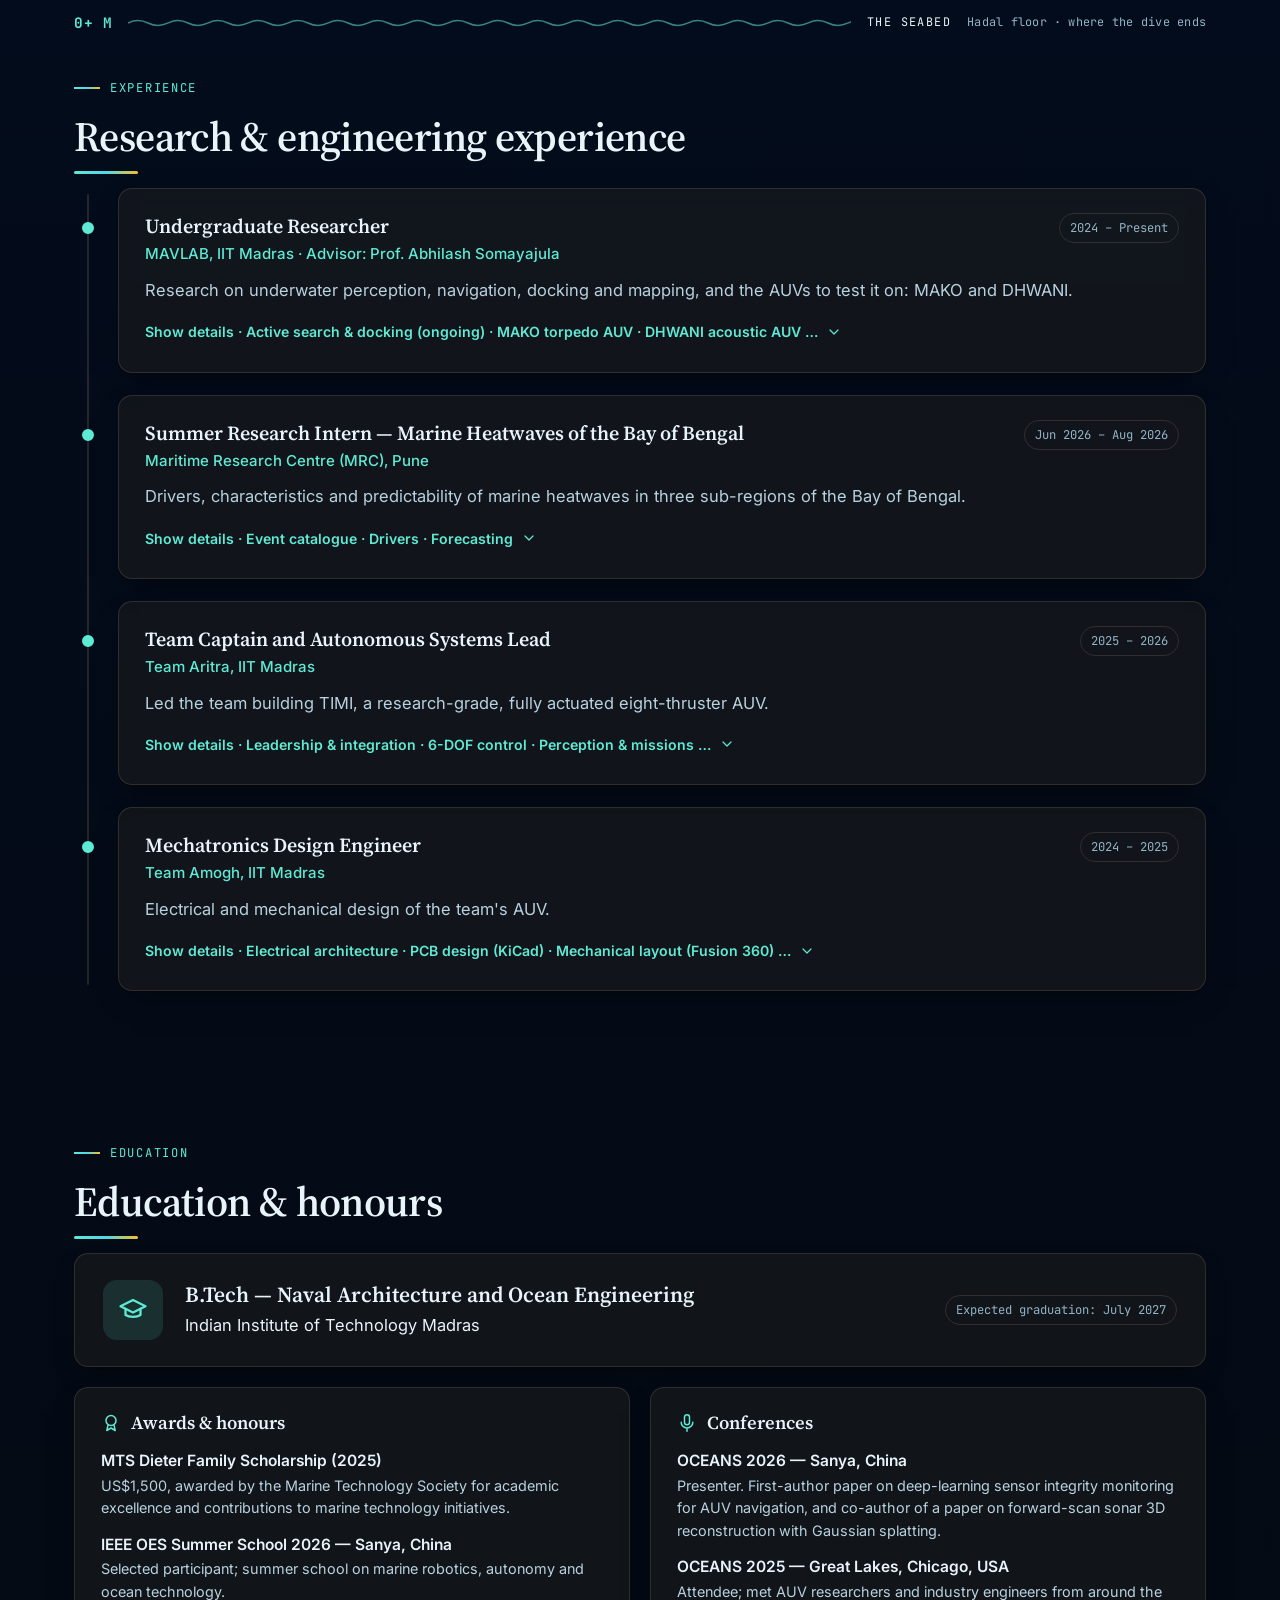
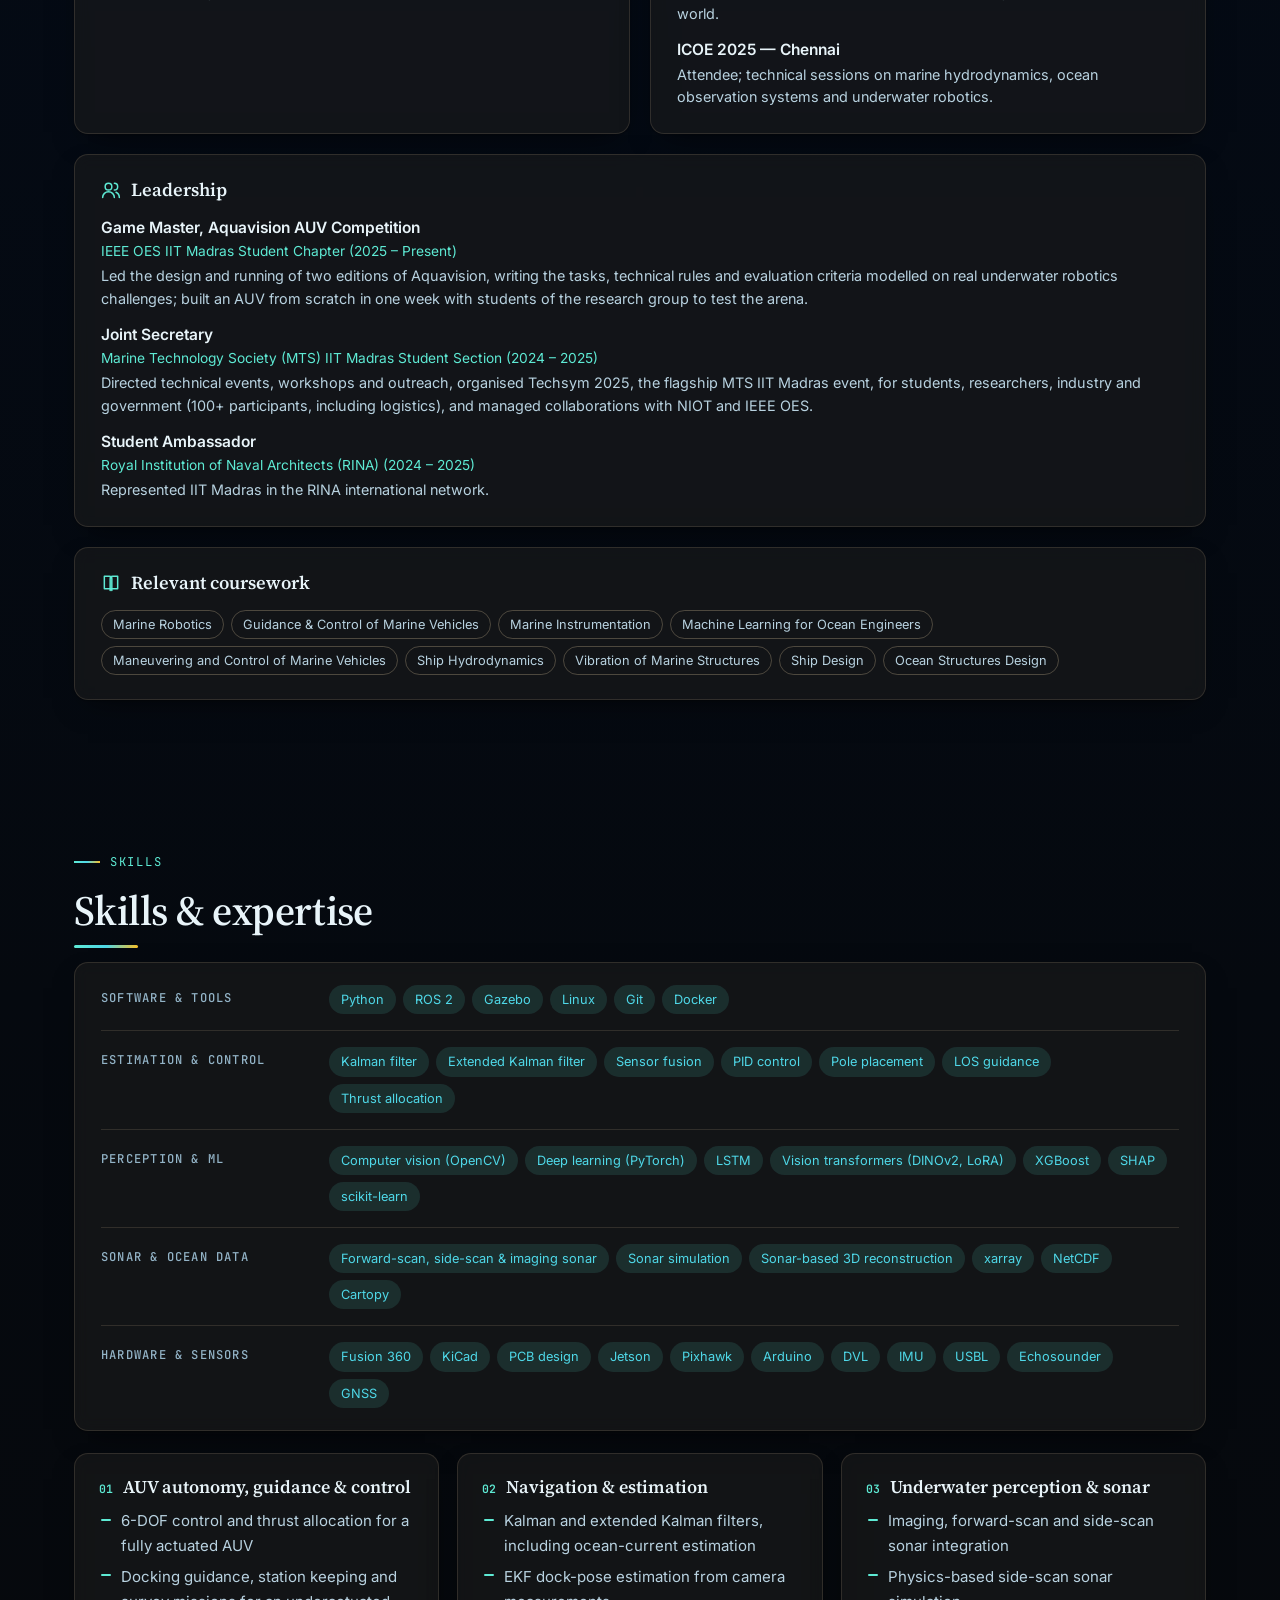
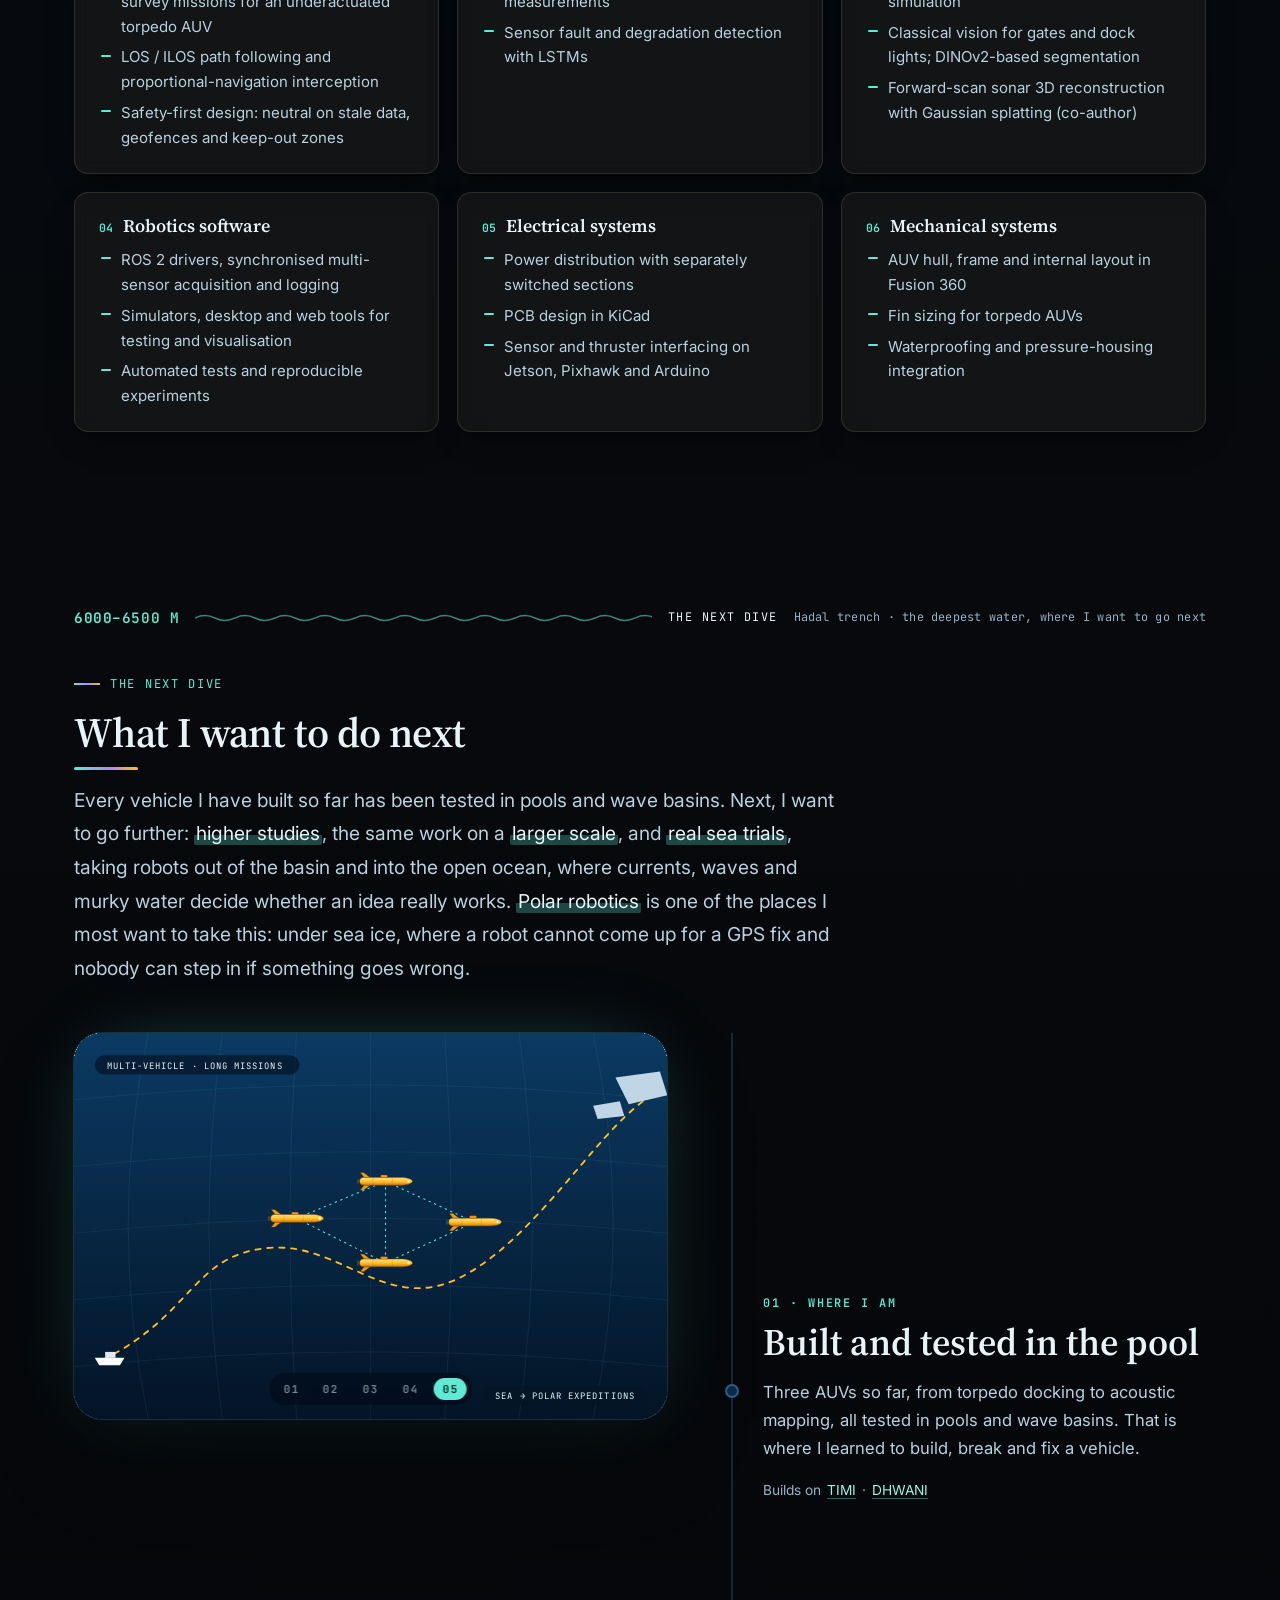
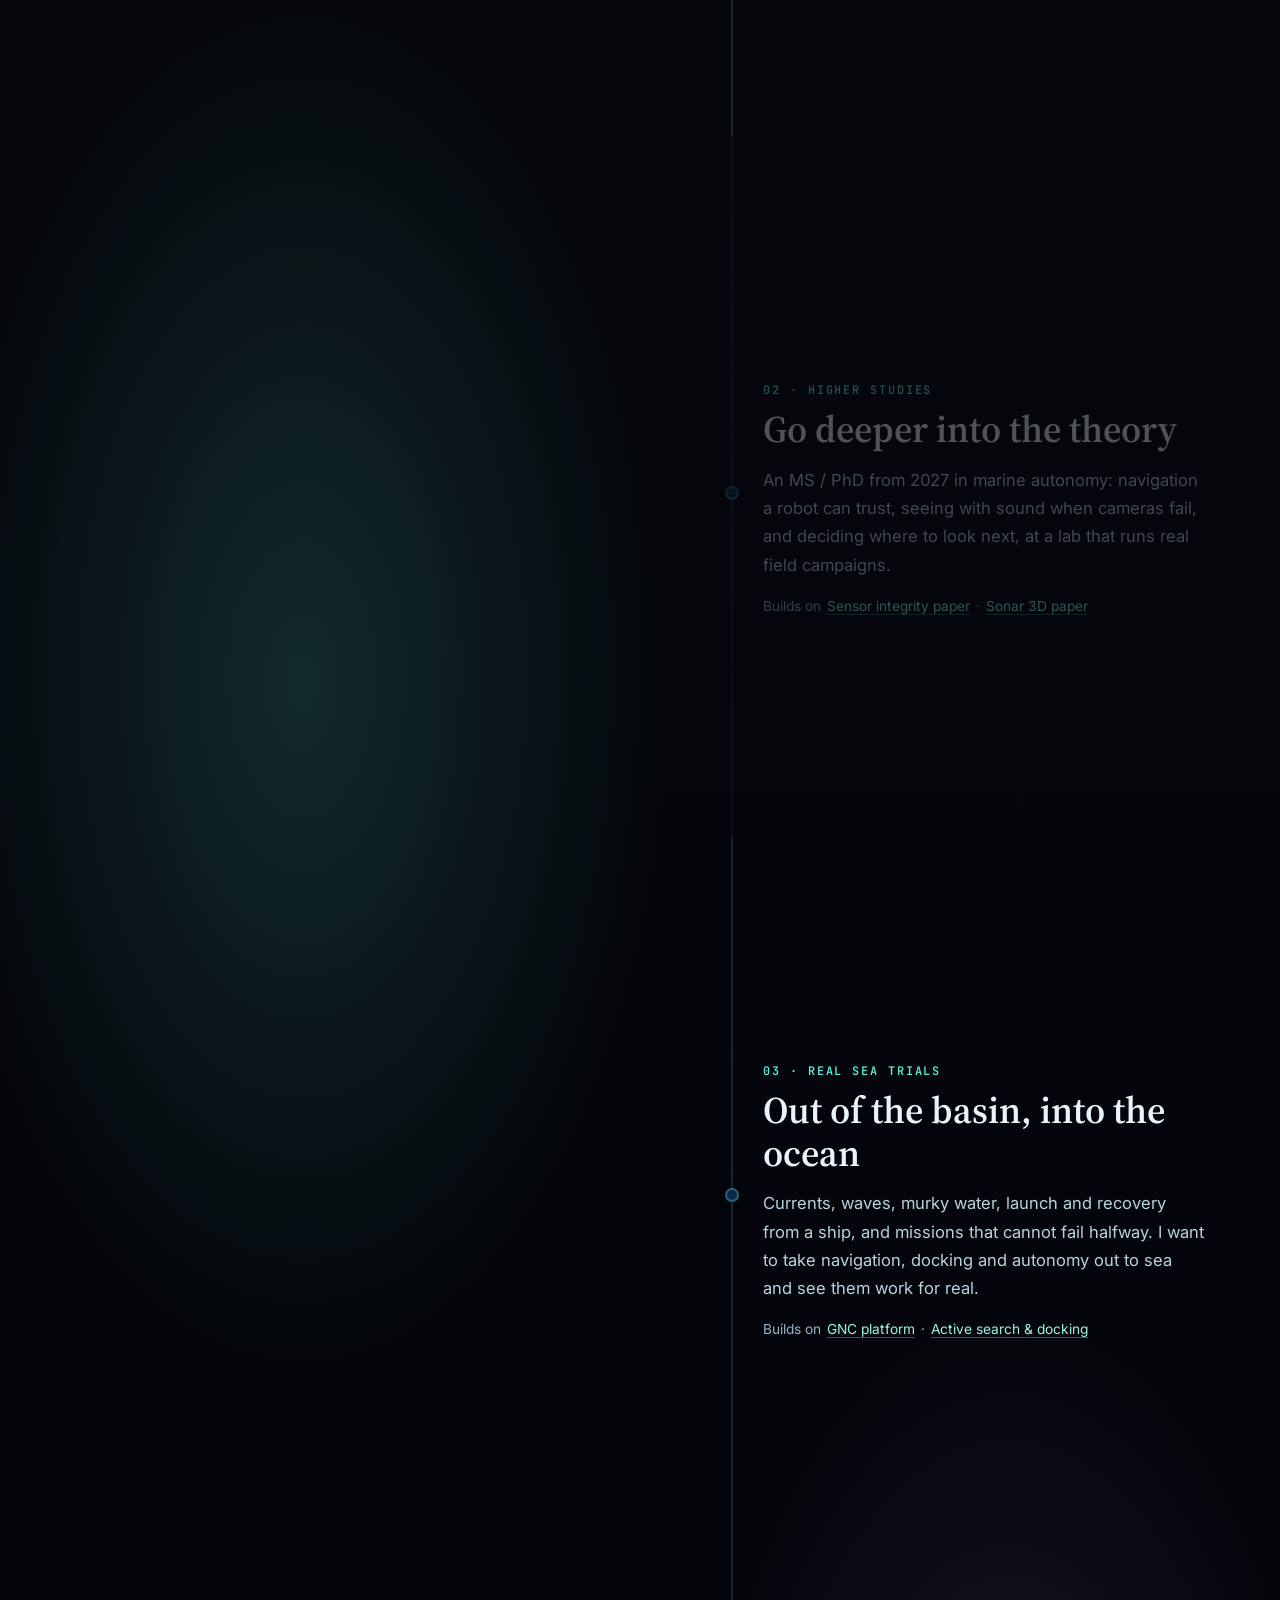
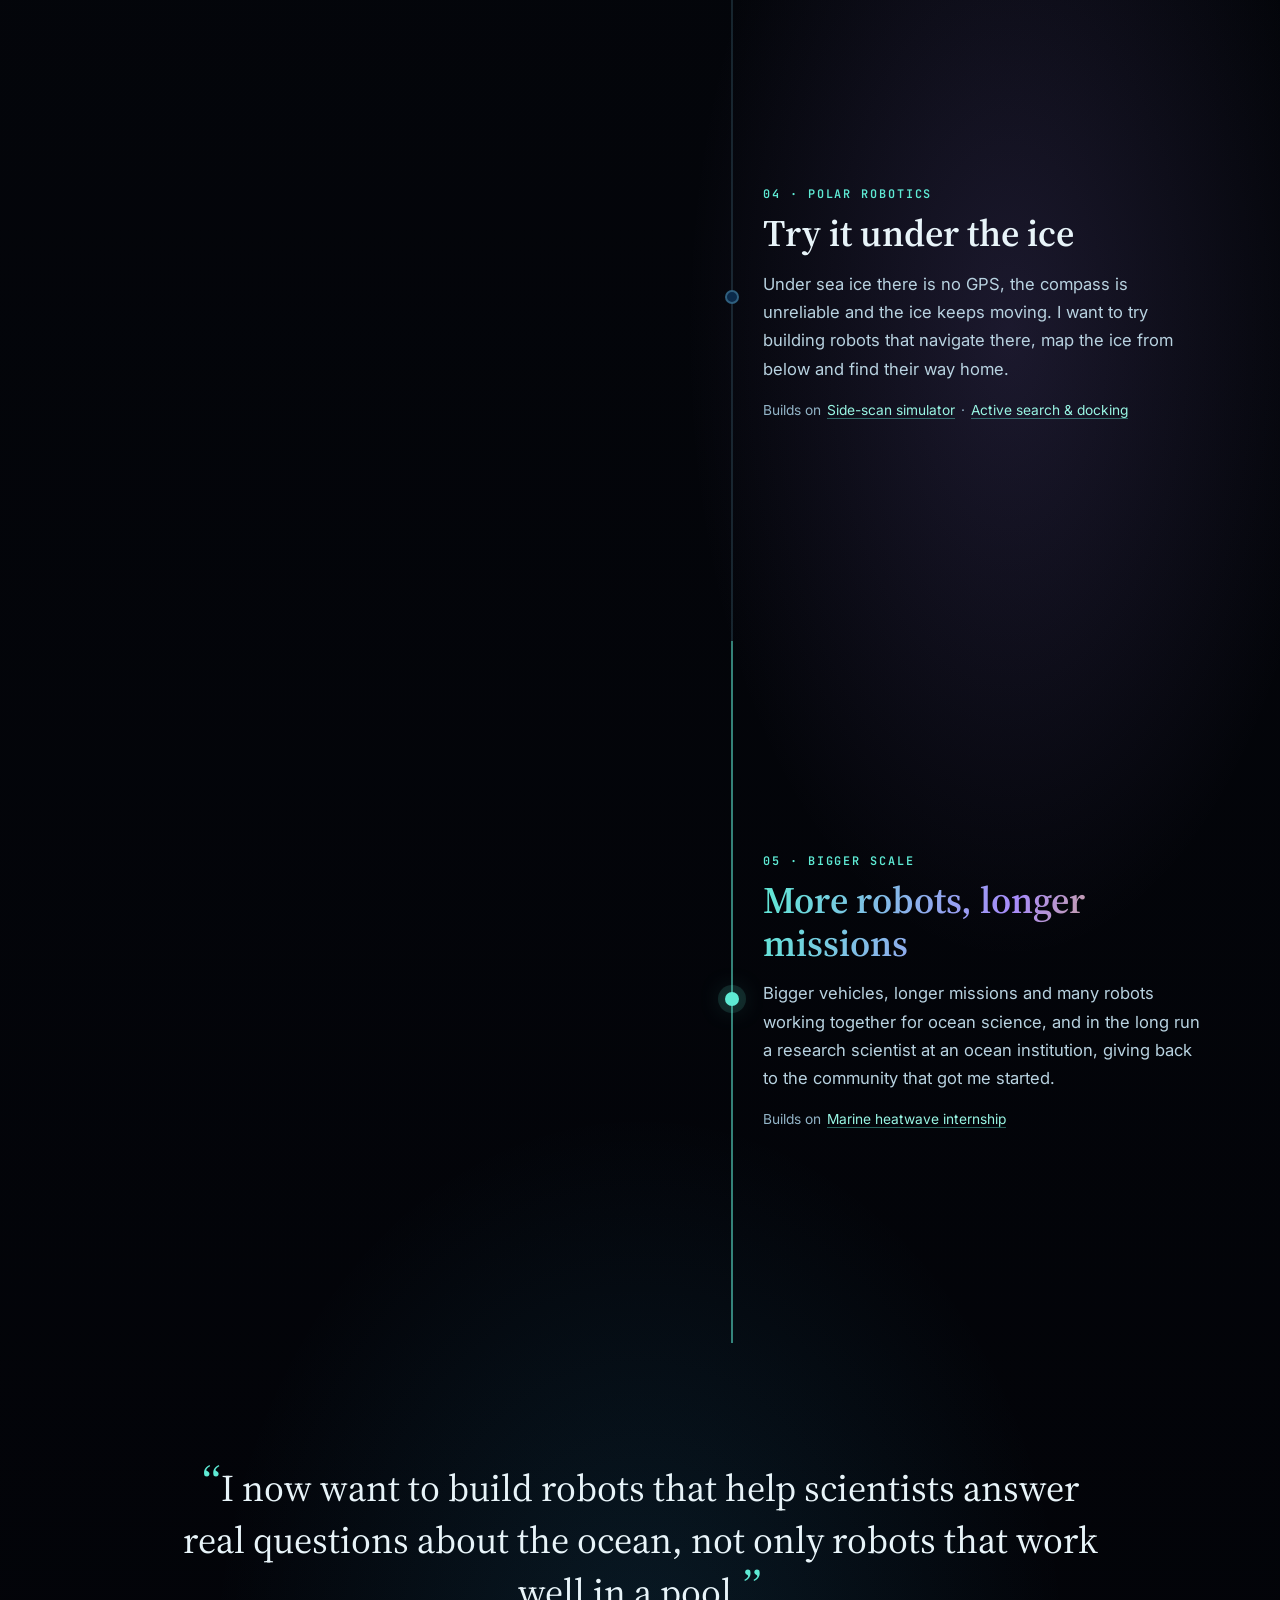
==== commit 49acae2b: "Move the sand-ripple sea floor from below Skills to the end of the page, flowing into a sandy footer" ====
--- a/index.html
+++ b/index.html
@@ -23,8 +23,8 @@
   <link rel="preload" as="image" href="assets/img/headshot.webp" />
 
   <script>document.documentElement.classList.add("js");</script>
-  <link rel="stylesheet" href="assets/css/style.css?v=202611091908" />
-  <link rel="stylesheet" href="assets/css/print.css?v=202611091908" media="print" />
+  <link rel="stylesheet" href="assets/css/style.css?v=202611092101" />
+  <link rel="stylesheet" href="assets/css/print.css?v=202611092101" media="print" />
 
   <script type="application/ld+json">
   {
@@ -40,11 +40,11 @@
   }
   </script>
 
-  <script defer src="assets/js/content.js?v=202611091908"></script>
-  <script defer src="assets/js/links.js?v=202611091908"></script>
-  <script defer src="assets/js/common.js?v=202611091908"></script>
-  <script defer src="assets/js/home.js?v=202611091908"></script>
-  <script defer src="assets/js/next.js?v=202611091908"></script>
+  <script defer src="assets/js/content.js?v=202611092101"></script>
+  <script defer src="assets/js/links.js?v=202611092101"></script>
+  <script defer src="assets/js/common.js?v=202611092101"></script>
+  <script defer src="assets/js/home.js?v=202611092101"></script>
+  <script defer src="assets/js/next.js?v=202611092101"></script>
 </head>
 <body>
   <a class="skip-link" href="#main">Skip to content</a>
--- a/assets/css/style.css
+++ b/assets/css/style.css
@@ -1915,21 +1915,6 @@
   --grad: linear-gradient(110deg, #5eead4, #4fd8e8 50%, #fbbf24);
   padding-bottom: 0;
 }
-/* sand ripples on the seabed */
-.zone[data-zone="seabed"]::after {
-  content: "";
-  position: absolute;
-  left: 0;
-  right: 0;
-  bottom: 0;
-  height: 340px;
-  z-index: -2;
-  background:
-    repeating-radial-gradient(ellipse 140% 40px at 50% 100%, rgba(214, 182, 128, 0.07) 0 2px, transparent 2px 22px),
-    radial-gradient(ellipse 90% 100% at 50% 100%, rgba(120, 96, 60, 0.32), transparent 70%);
-  mask-image: linear-gradient(180deg, transparent, #000 60%);
-  -webkit-mask-image: linear-gradient(180deg, transparent, #000 60%);
-}
 .zone > .container + .section { padding-top: 36px; }
 
 /* zone banner: depth · animated wave · name · note */
@@ -2039,7 +2024,8 @@
 .page-deep .detail, .page-deep main { color: var(--text); }
 .site-footer { position: relative; }
 /* the home page ends in the ascent zone: footer continues its colour */
-body:has(.zone[data-zone="next"]) .site-footer { background: #020308; }
+/* the footer is the sea floor the page ends on */
+body:has(.zone[data-zone="next"]) .site-footer { background: linear-gradient(180deg, #2b2218, #120f0b 60%, #07090c); }
 
 /* ================= The next dive (ascent zone + five-act story) ================= */
 .zone[data-zone="next"] {
@@ -2057,7 +2043,9 @@
 /* the hadal trench: keeps getting darker after the seabed, with steep walls on both sides */
 .zone[data-zone="next"]::before {
   background:
-    linear-gradient(90deg, rgba(0, 0, 0, 0.75), transparent 14%, transparent 86%, rgba(0, 0, 0, 0.75)),
+    /* the sea floor at the very end of the page: sand ripples fading in */
+    repeating-radial-gradient(ellipse 140% 40px at 50% 100%, rgba(214, 182, 128, 0.08) 0 2px, transparent 2px 22px) bottom / 100% 340px no-repeat,
+    radial-gradient(ellipse 90% 100% at 50% 100%, rgba(120, 96, 60, 0.34), transparent 70%) bottom / 100% 340px no-repeat,
     linear-gradient(180deg, #07090c 0, #04060b 35%, #020308 100%);
 }
 /* drifting bioluminescent glow behind the story */
